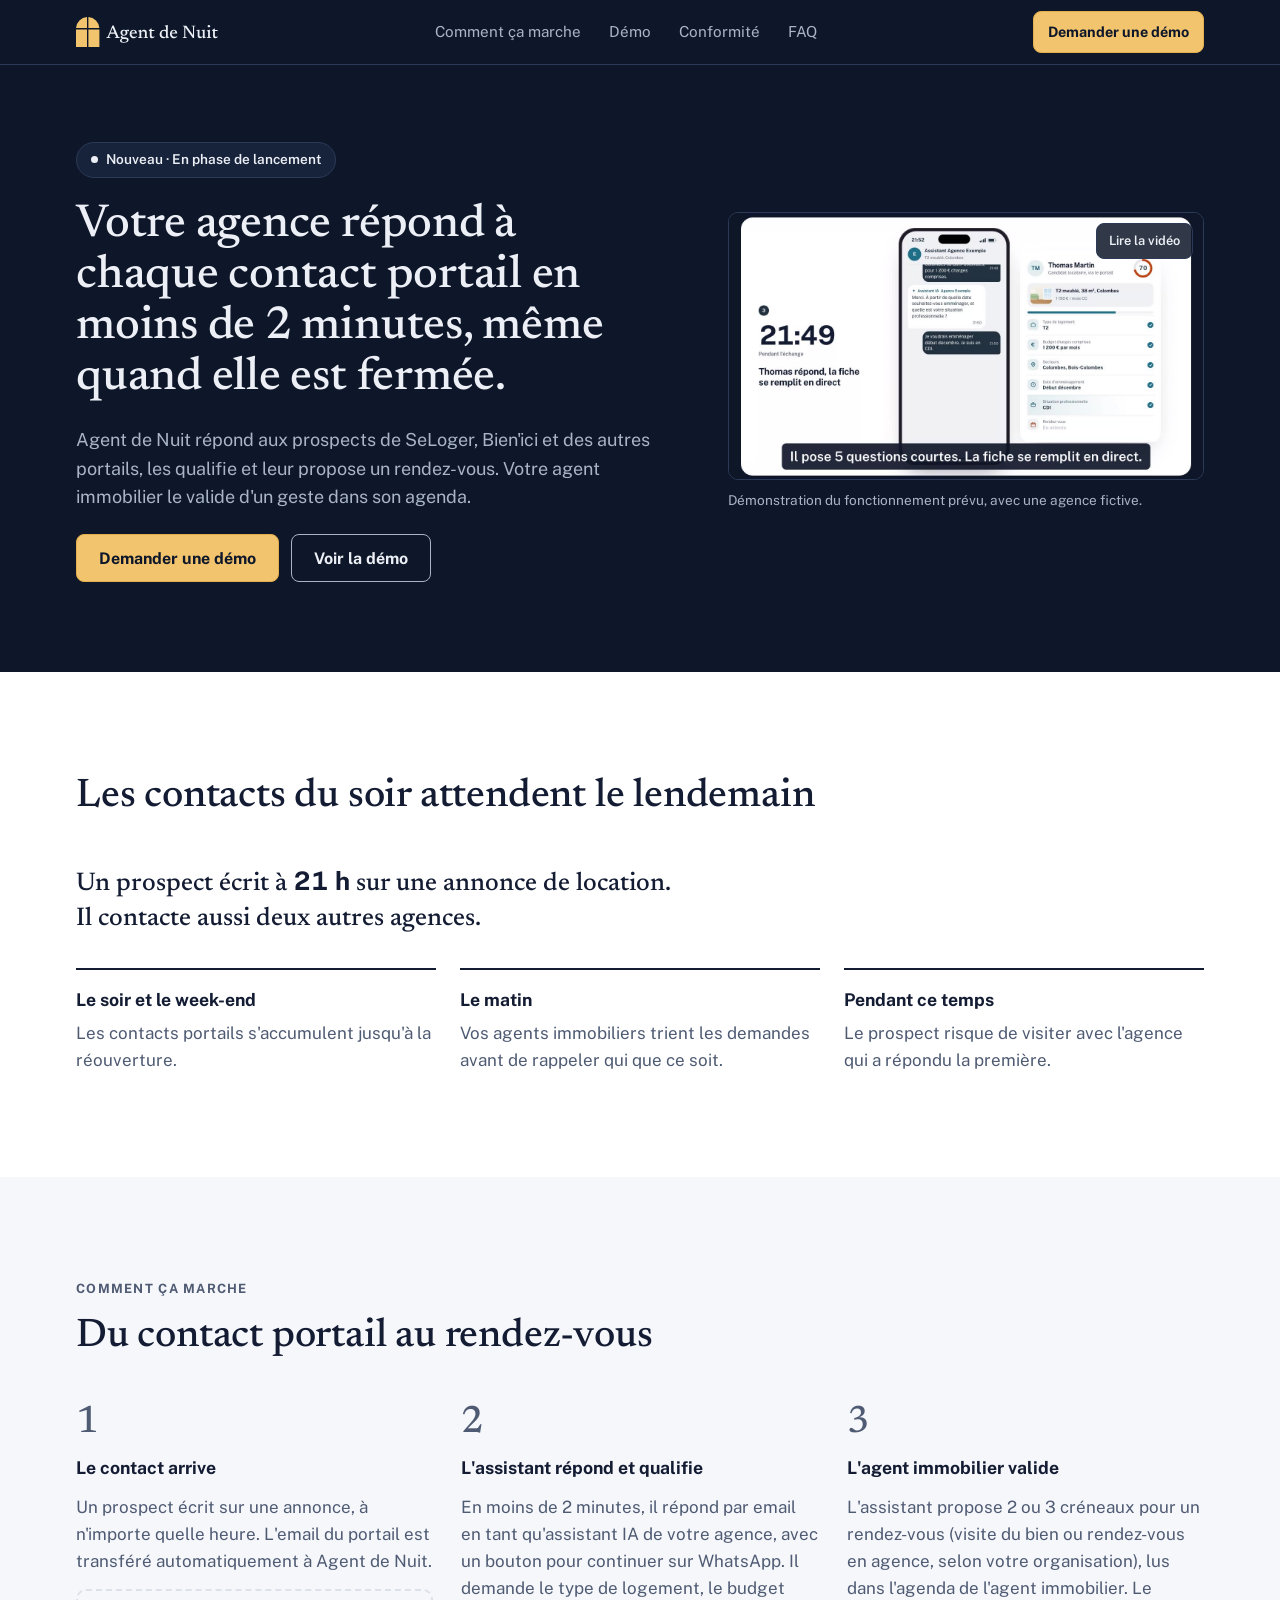
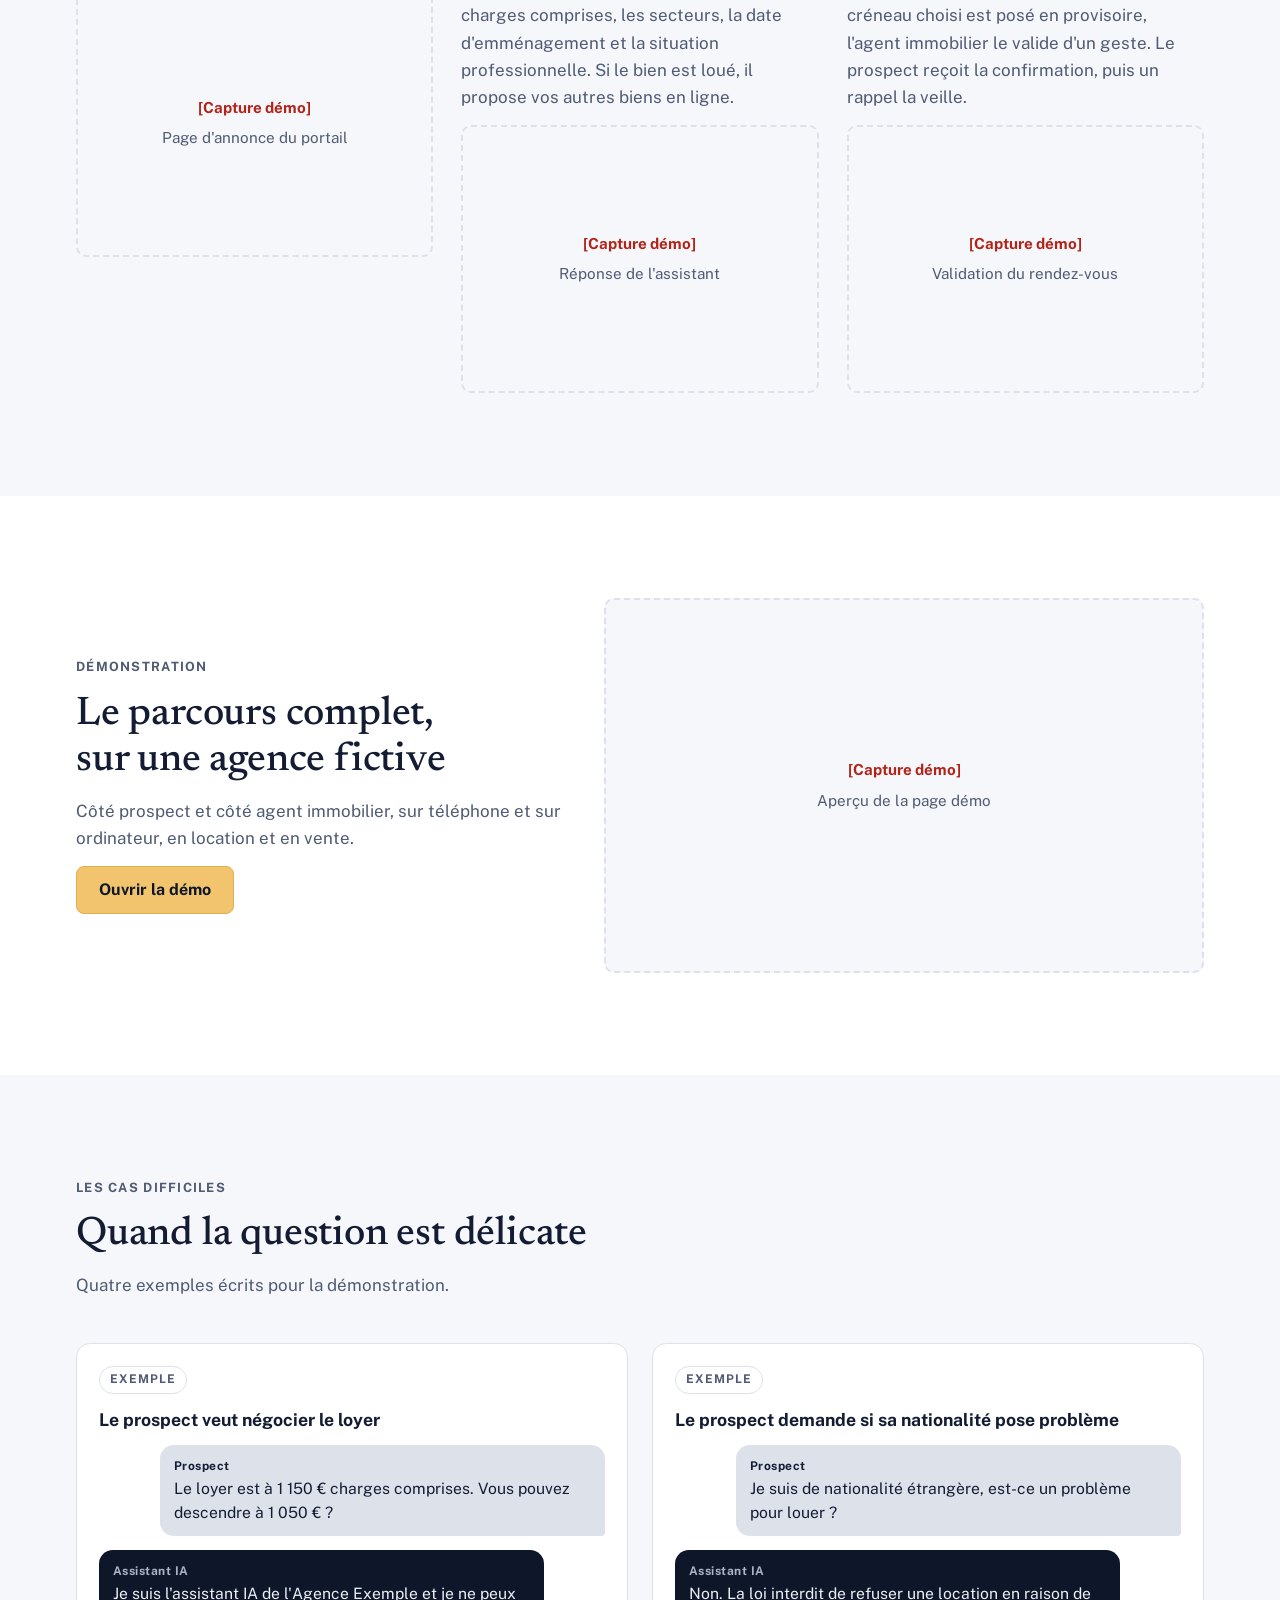
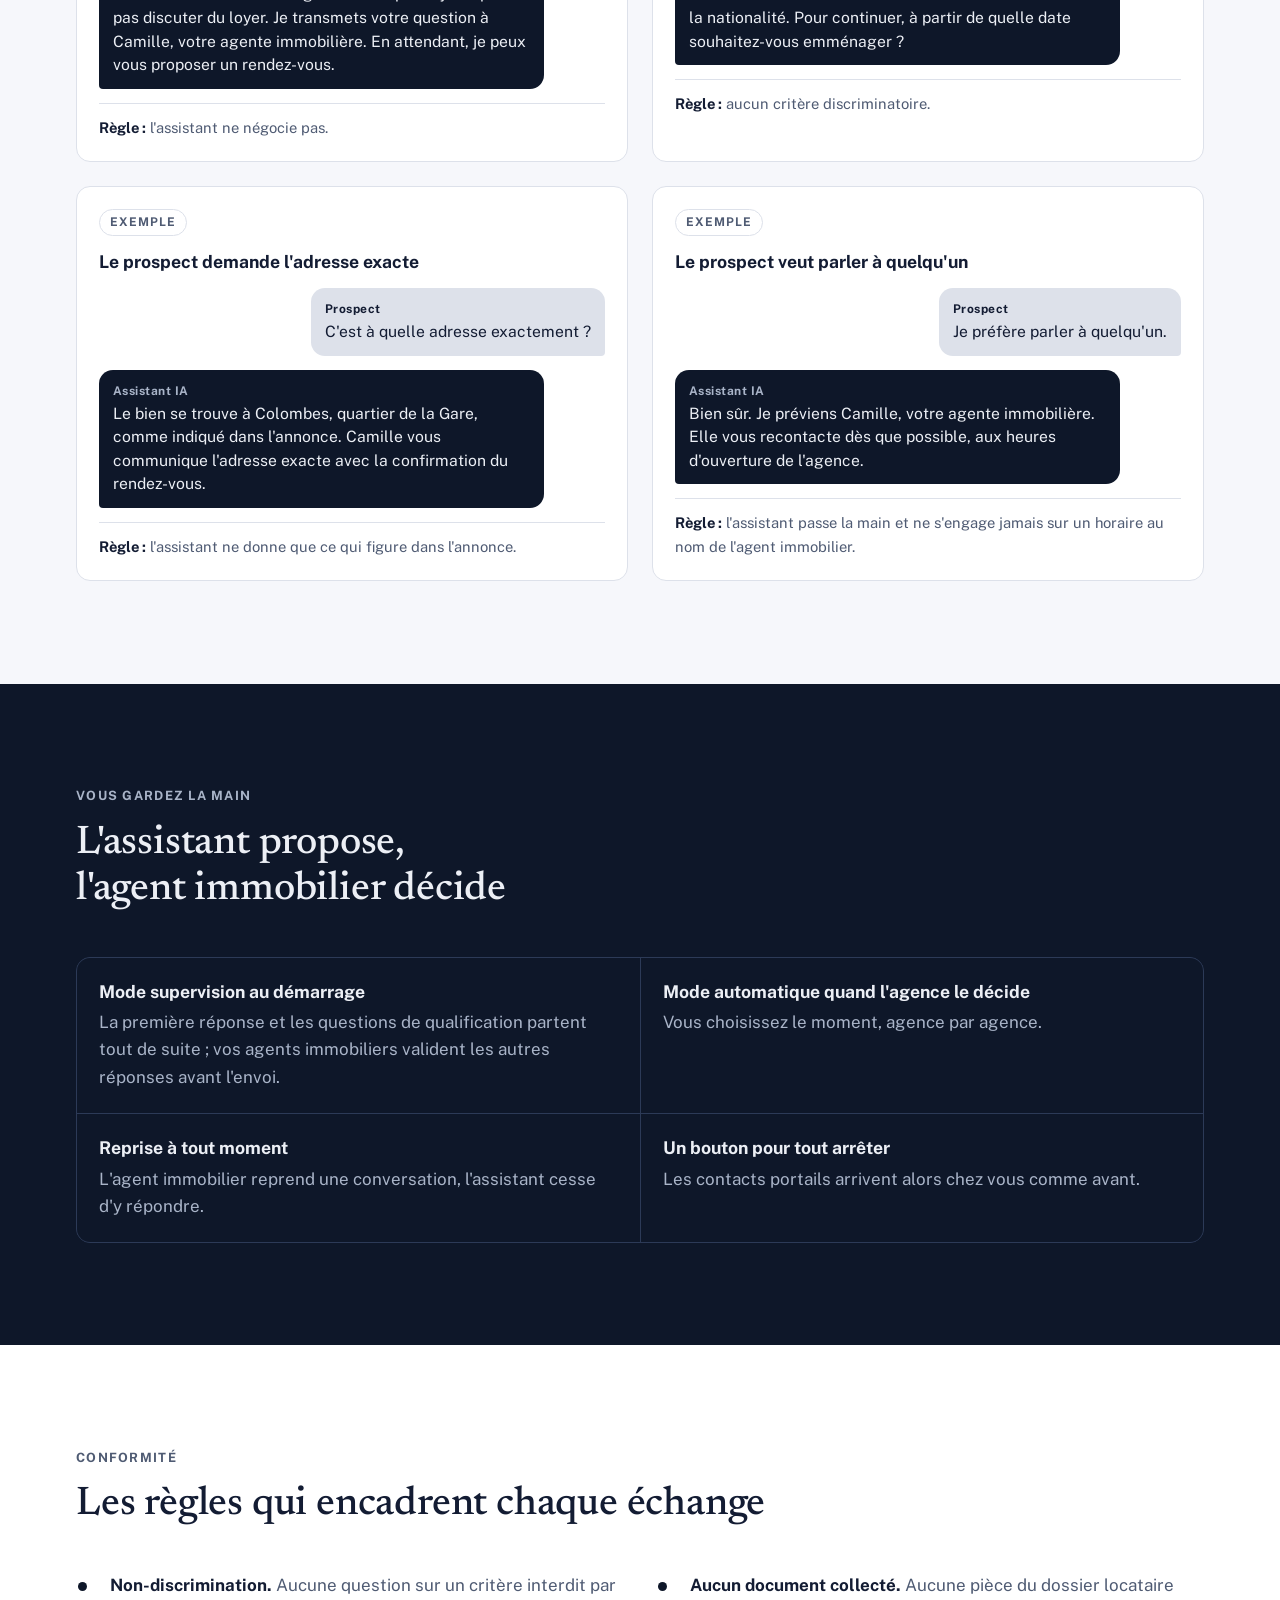
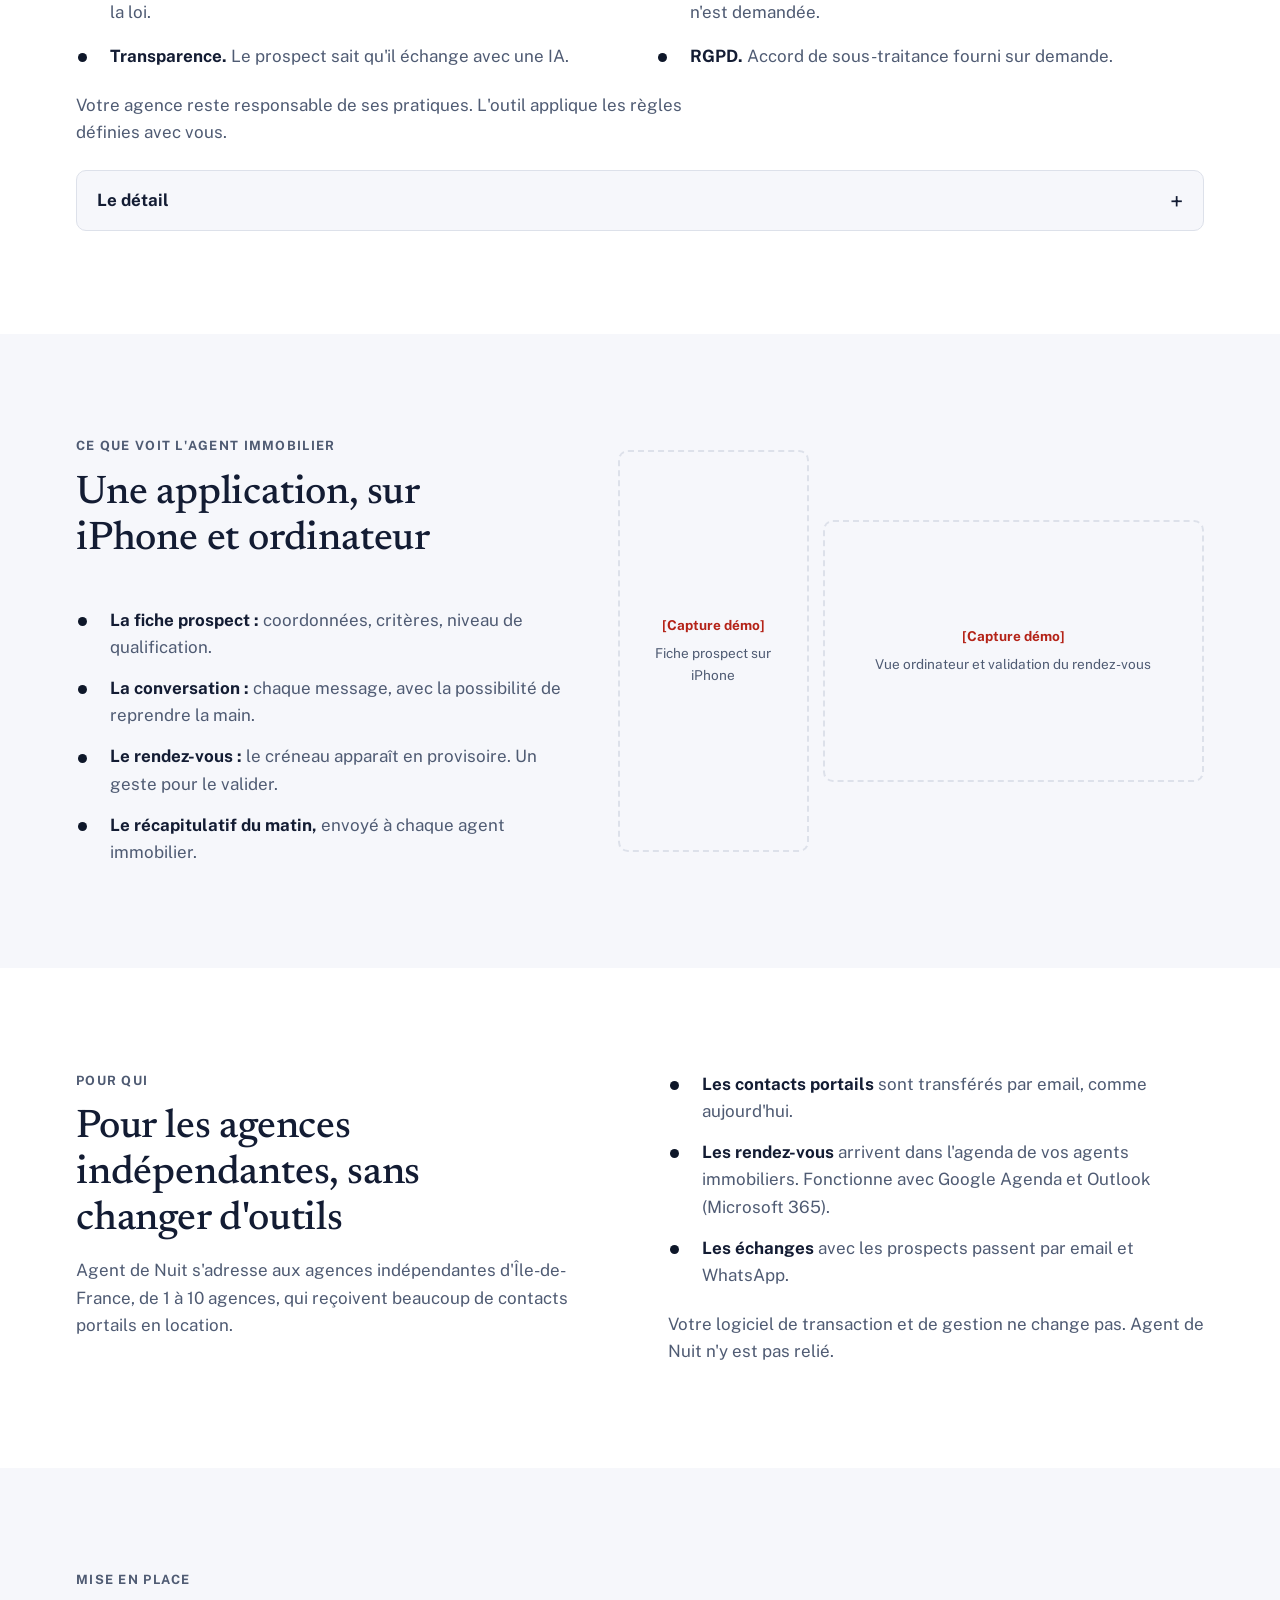
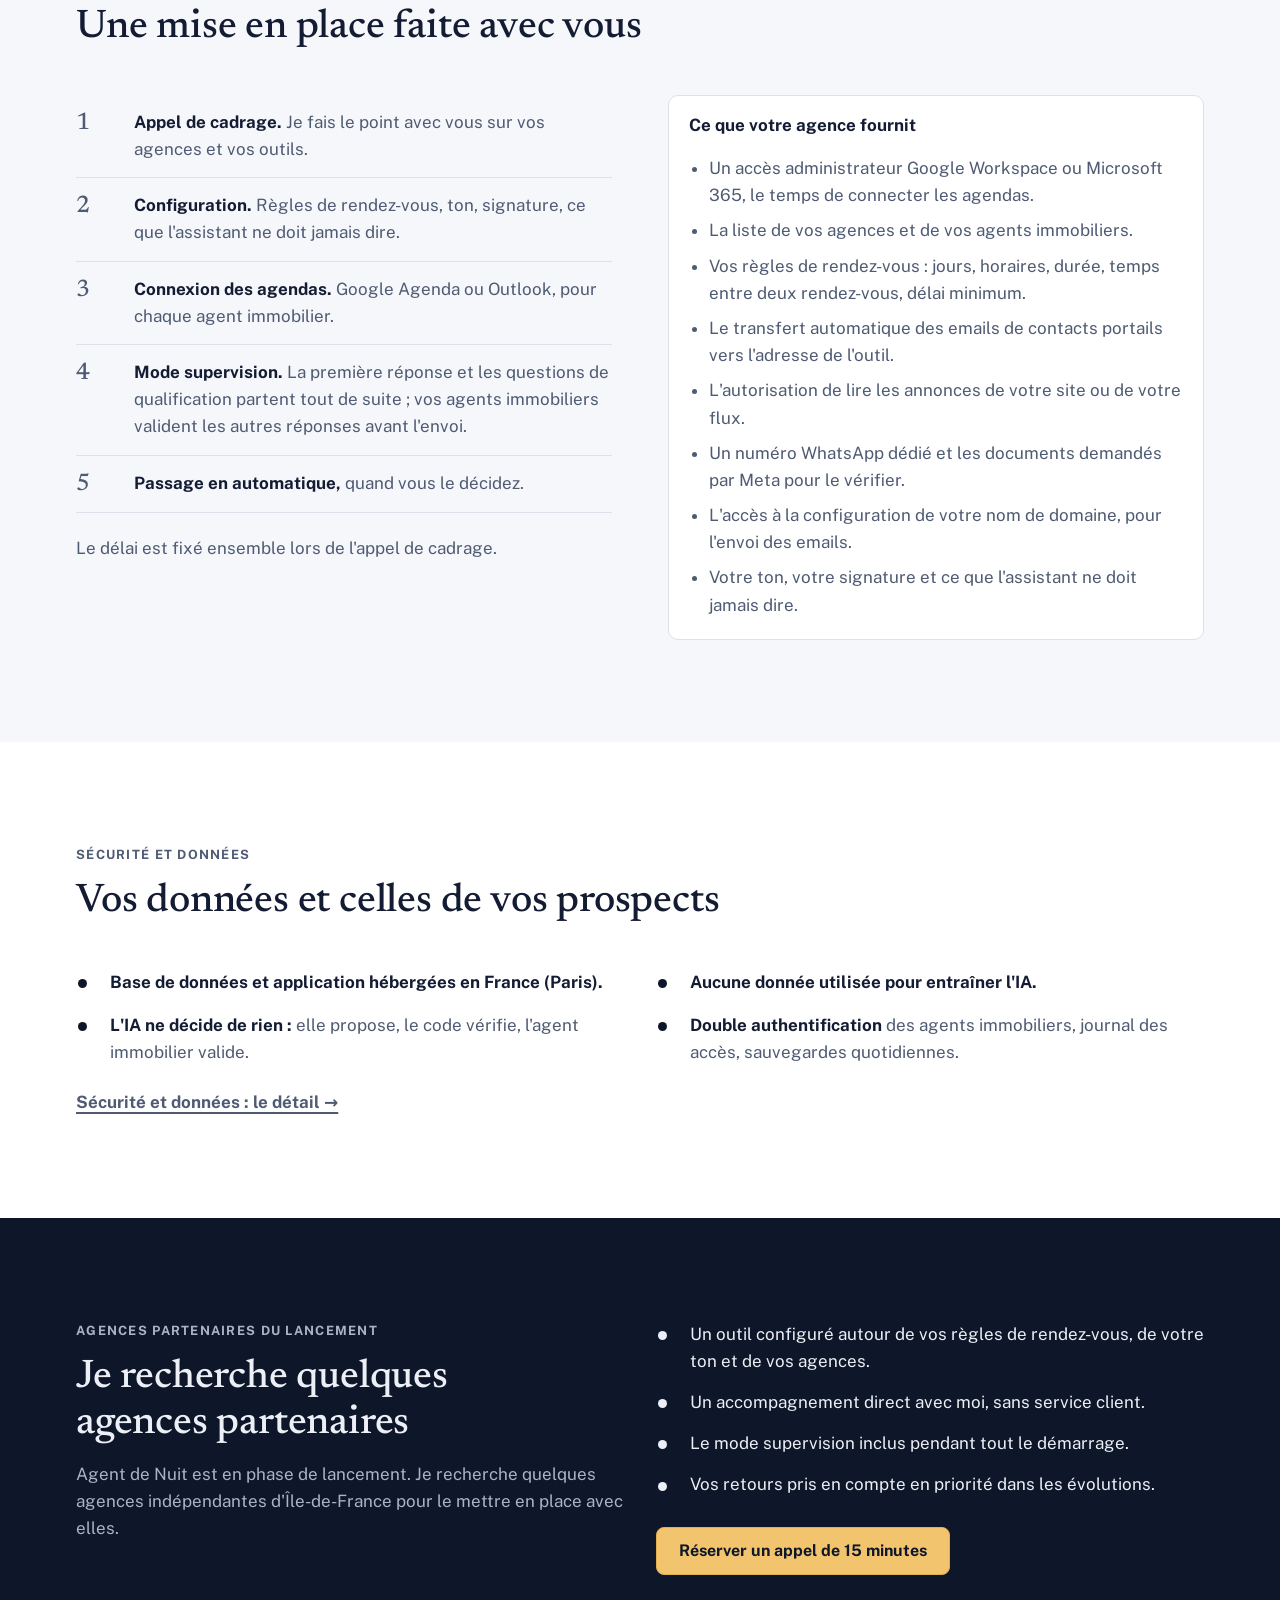
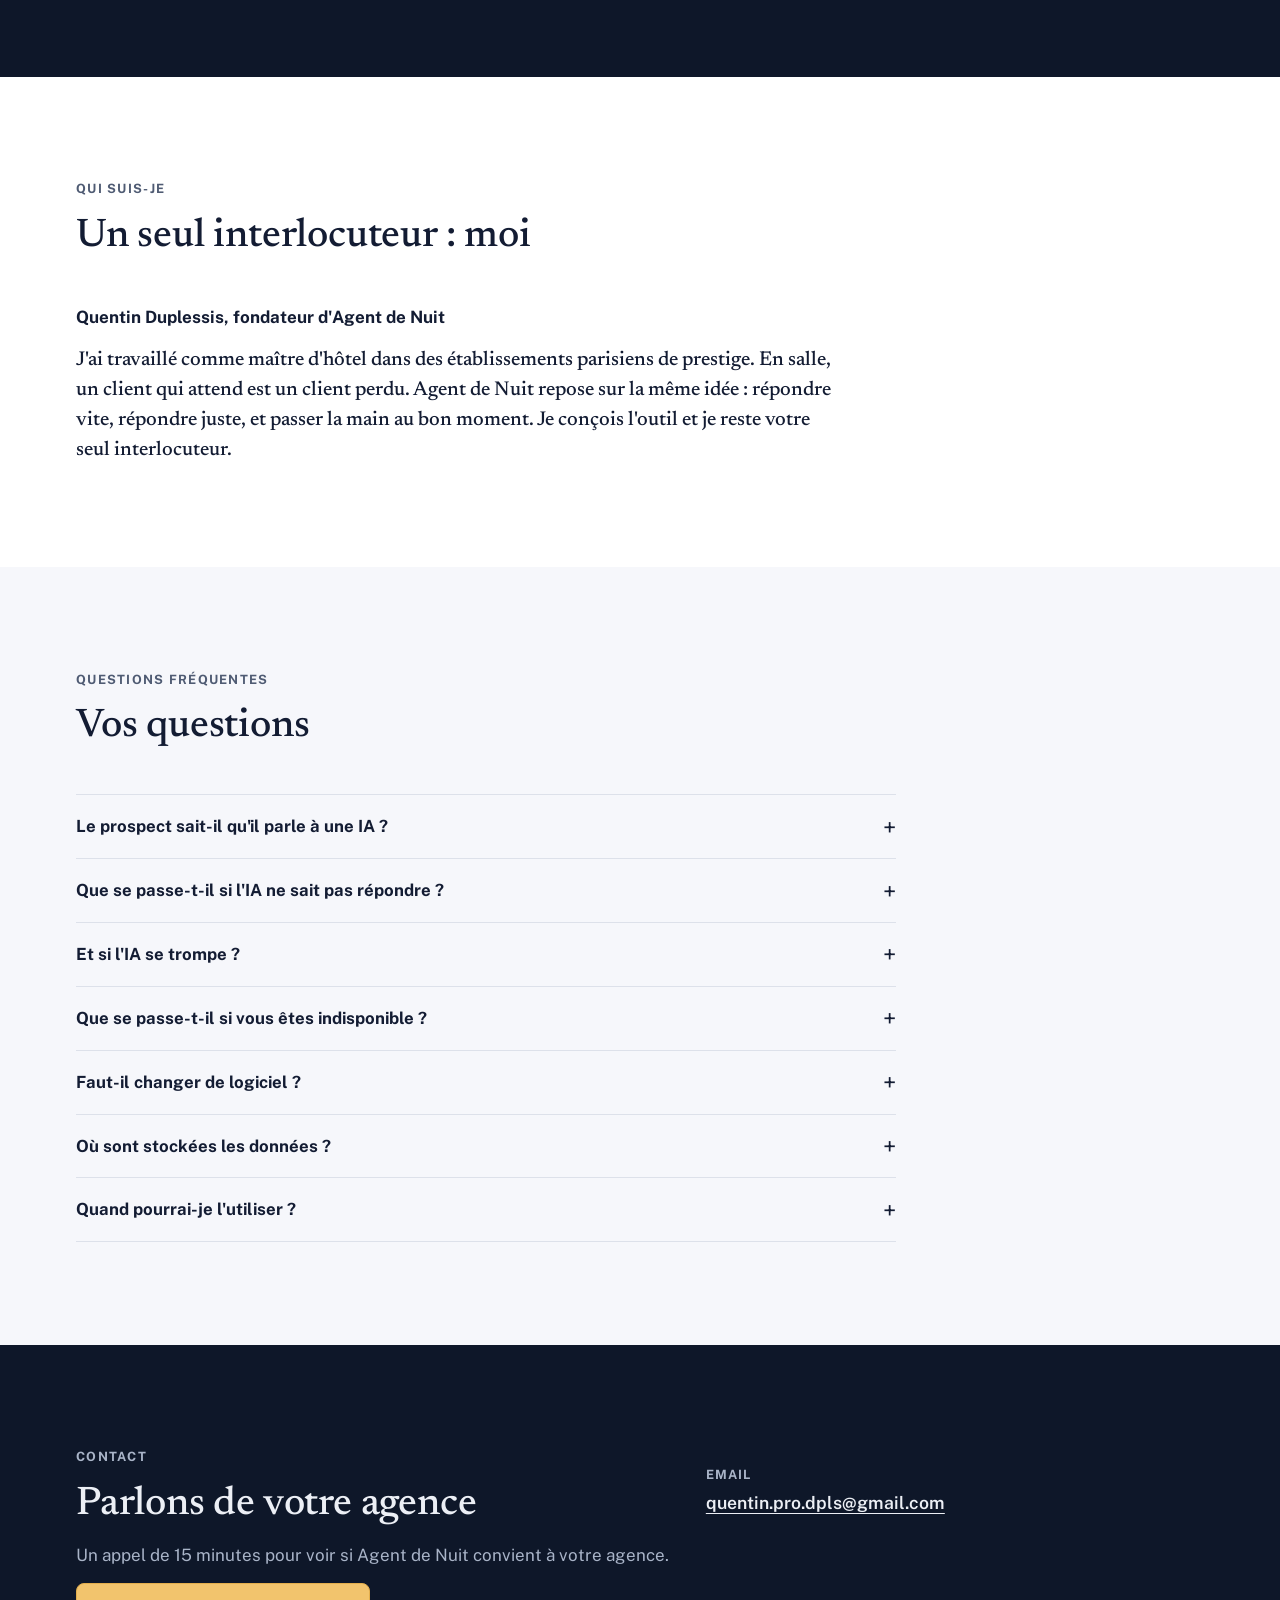
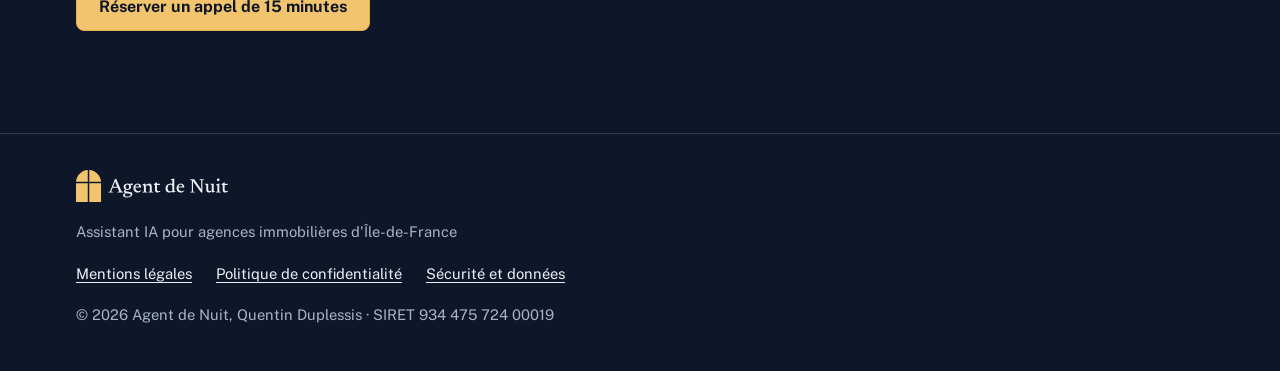
==== index.html @ 47a92b45 "Logo v2 : fenêtre cintrée en quatre vitres, nom en tracés, favicon 16 px, icônes 32/180/192/512, pho" ====
<!doctype html>
<html lang="fr">
<head>
  <meta charset="utf-8">
  <meta name="viewport" content="width=device-width, initial-scale=1, viewport-fit=cover">
  <title>Agent de Nuit · Assistant IA pour agences immobilières</title>
  <meta name="description" content="Un assistant IA qui répond aux contacts portails en moins de 2 minutes, soir et week-end compris, et propose des rendez-vous que vos agents immobiliers valident dans leur agenda. En phase de lancement en Île-de-France.">
  <meta name="theme-color" content="#0E1729">
  <link rel="icon" href="assets/logo/favicon.svg" type="image/svg+xml">
  <link rel="icon" href="assets/logo/favicon-32.png" type="image/png" sizes="32x32">
  <link rel="apple-touch-icon" href="assets/logo/apple-touch-icon.png">
  <link rel="manifest" href="site.webmanifest">
  <link rel="canonical" href="https://agentdenuit.github.io/">
  <meta property="og:type" content="website">
  <meta property="og:locale" content="fr_FR">
  <meta property="og:site_name" content="Agent de Nuit">
  <meta property="og:url" content="https://agentdenuit.github.io/">
  <meta property="og:title" content="Agent de Nuit · Assistant IA pour agences immobilières">
  <meta property="og:description" content="Un assistant IA qui répond aux contacts portails en moins de 2 minutes, soir et week-end compris, et propose des rendez-vous que vos agents immobiliers valident dans leur agenda. En phase de lancement en Île-de-France.">
  <meta property="og:image" content="https://agentdenuit.github.io/assets/og/apercu.jpg">
  <meta property="og:image:width" content="1200">
  <meta property="og:image:height" content="630">
  <meta property="og:image:alt" content="Agent de Nuit, assistant IA pour agences immobilières">
  <meta name="twitter:card" content="summary_large_image">
  <link rel="preload" href="assets/fonts/newsreader-500.woff2" as="font" type="font/woff2" crossorigin>
  <link rel="preload" href="assets/fonts/public-sans-400.woff2" as="font" type="font/woff2" crossorigin>
  <link rel="stylesheet" href="assets/css/site.css">
</head>
<body>
  <a class="lien-evitement" href="#contenu">Aller au contenu</a>

  <!-- 1. En-tête -->
  <header class="entete">
    <div class="conteneur">
      <a class="logo" href="./"><img src="assets/logo/logo-une-ligne-sombre.svg" alt="Agent de Nuit, accueil" width="142" height="30"></a>
      <nav class="navigation" aria-label="Navigation principale">
        <a href="#comment-ca-marche">Comment ça marche</a>
        <a href="#demo">Démo</a>
        <a href="#conformite">Conformité</a>
        <a href="#faq">FAQ</a>
      </nav>
      <a class="bouton petit" href="mailto:quentin.pro.dpls@gmail.com?subject=Demande%20de%20d%C3%A9mo%20Agent%20de%20Nuit&amp;body=Bonjour%20Quentin%2C%0A%0AJe%20souhaite%20voir%20une%20d%C3%A9monstration%20d%27Agent%20de%20Nuit.%0A%0AAgence%20%3A%0ANombre%20d%27agences%20%3A%0AT%C3%A9l%C3%A9phone%20%3A%0ACr%C3%A9neaux%20qui%20me%20conviennent%20%3A%0A%0ACordialement%2C%0A">Demander une démo</a>
    </div>
  </header>

  <main id="contenu">

    <!-- 2. Promesse -->
    <section class="promesse" aria-labelledby="titre-promesse">
      <div class="conteneur">
        <div class="promesse-texte">
          <span class="badge">Nouveau · En phase de lancement</span>
          <h1 id="titre-promesse">Votre agence répond à chaque contact portail en moins de 2&nbsp;minutes, même quand elle est fermée.</h1>
          <p class="sous-titre">Agent de Nuit répond aux prospects de SeLoger, Bien'ici et des autres portails, les qualifie et leur propose un rendez-vous. Votre agent immobilier le valide d'un geste dans son agenda.</p>
          <div class="boutons">
            <a class="bouton" href="mailto:quentin.pro.dpls@gmail.com?subject=Demande%20de%20d%C3%A9mo%20Agent%20de%20Nuit&amp;body=Bonjour%20Quentin%2C%0A%0AJe%20souhaite%20voir%20une%20d%C3%A9monstration%20d%27Agent%20de%20Nuit.%0A%0AAgence%20%3A%0ANombre%20d%27agences%20%3A%0AT%C3%A9l%C3%A9phone%20%3A%0ACr%C3%A9neaux%20qui%20me%20conviennent%20%3A%0A%0ACordialement%2C%0A">Demander une démo</a>
            <a class="bouton secondaire" href="demo/">Voir la démo</a>
          </div>
        </div>
        <figure class="video" style="margin:0">
          <div class="ecran lecteur">
            <video id="video-demo" autoplay muted loop playsinline preload="metadata" poster="assets/video/demo-horizontale-poster.jpg"
                   aria-label="Vidéo de démonstration, sans son et sous-titrée : une demande reçue un mardi soir à 21 h 47, jusqu'au rendez-vous validé le lendemain matin.">
              <source src="assets/video/demo-horizontale.mp4" type="video/mp4">
            </video>
            <button class="video-pause" type="button" aria-pressed="false">Mettre en pause</button>
          </div>
          <figcaption class="legende">Démonstration du fonctionnement prévu, avec une agence fictive.</figcaption>
        </figure>
      </div>
    </section>

    <!-- 3. Le problème -->
    <section class="bande blanche" aria-labelledby="titre-probleme">
      <div class="conteneur">
        <div class="entete-section">
          <h2 id="titre-probleme">Les contacts du soir attendent le lendemain</h2>
        </div>
        <p class="scene">Un prospect écrit à <span class="heure">21&nbsp;h</span> sur une annonce de location. Il contacte aussi deux autres agences.</p>
        <div class="trois">
          <div class="moment"><h3>Le soir et le week-end</h3><p>Les contacts portails s'accumulent jusqu'à la réouverture.</p></div>
          <div class="moment"><h3>Le matin</h3><p>Vos agents immobiliers trient les demandes avant de rappeler qui que ce soit.</p></div>
          <div class="moment"><h3>Pendant ce temps</h3><p>Le prospect risque de visiter avec l'agence qui a répondu la première.</p></div>
        </div>
      </div>
    </section>

    <!-- 4. Comment ça marche -->
    <section class="bande" id="comment-ca-marche" aria-labelledby="titre-marche">
      <div class="conteneur">
        <div class="entete-section">
          <span class="surtitre">Comment ça marche</span>
          <h2 id="titre-marche">Du contact portail au rendez-vous</h2>
        </div>
        <ol class="etapes">
          <li class="etape">
            <span class="numero" aria-hidden="true">1</span>
            <h3>Le contact arrive</h3>
            <p>Un prospect écrit sur une annonce, à n'importe quelle heure. L'email du portail est transféré automatiquement à Agent de Nuit.</p>
            <div class="capture cadre-a-fournir"><strong>[Capture démo]</strong><span>Page d'annonce du portail</span></div>
          </li>
          <li class="etape">
            <span class="numero" aria-hidden="true">2</span>
            <h3>L'assistant répond et qualifie</h3>
            <p>En moins de 2&nbsp;minutes, il répond par email en tant qu'assistant IA de votre agence, avec un bouton pour continuer sur WhatsApp. Il demande le type de logement, le budget charges comprises, les secteurs, la date d'emménagement et la situation professionnelle. Si le bien est loué, il propose vos autres biens en ligne.</p>
            <div class="capture cadre-a-fournir"><strong>[Capture démo]</strong><span>Réponse de l'assistant</span></div>
          </li>
          <li class="etape">
            <span class="numero" aria-hidden="true">3</span>
            <h3>L'agent immobilier valide</h3>
            <p>L'assistant propose 2 ou 3 créneaux pour un rendez-vous (visite du bien ou rendez-vous en agence, selon votre organisation), lus dans l'agenda de l'agent immobilier. Le créneau choisi est posé en provisoire, l'agent immobilier le valide d'un geste. Le prospect reçoit la confirmation, puis un rappel la veille.</p>
            <div class="capture cadre-a-fournir"><strong>[Capture démo]</strong><span>Validation du rendez-vous</span></div>
          </li>
        </ol>
      </div>
    </section>

    <!-- 5. La démonstration -->
    <section class="bande blanche" id="demo" aria-labelledby="titre-demo">
      <div class="conteneur demo-bloc">
        <div class="entete-section" style="margin-bottom:0">
          <span class="surtitre">Démonstration</span>
          <h2 id="titre-demo">Le parcours complet, sur une agence fictive</h2>
          <p>Côté prospect et côté agent immobilier, sur téléphone et sur ordinateur, en location et en vente.</p>
          <div class="boutons"><a class="bouton" href="demo/">Ouvrir la démo</a></div>
        </div>
        <div class="capture cadre-a-fournir"><strong>[Capture démo]</strong><span>Aperçu de la page démo</span></div>
      </div>
    </section>

    <!-- 6. Les cas difficiles -->
    <section class="bande" aria-labelledby="titre-cas">
      <div class="conteneur">
        <div class="entete-section">
          <span class="surtitre">Les cas difficiles</span>
          <h2 id="titre-cas">Quand la question est délicate</h2>
          <p>Quatre exemples écrits pour la démonstration.</p>
        </div>
        <div class="cas">
          <article aria-label="Exemple : le prospect veut négocier le loyer">
            <span class="etiquette">Exemple</span>
            <h3>Le prospect veut négocier le loyer</h3>
            <p class="bulle prospect"><span class="qui">Prospect</span>Le loyer est à 1&nbsp;150&nbsp;€ charges comprises. Vous pouvez descendre à 1&nbsp;050&nbsp;€&nbsp;?</p>
            <p class="bulle assistant"><span class="qui">Assistant IA</span>Je suis l'assistant IA de l'Agence Exemple et je ne peux pas discuter du loyer. Je transmets votre question à Camille, votre agente immobilière. En attendant, je peux vous proposer un rendez-vous.</p>
            <p class="regle"><strong>Règle :</strong> l'assistant ne négocie pas.</p>
          </article>
          <article aria-label="Exemple : le prospect demande si sa nationalité pose problème">
            <span class="etiquette">Exemple</span>
            <h3>Le prospect demande si sa nationalité pose problème</h3>
            <p class="bulle prospect"><span class="qui">Prospect</span>Je suis de nationalité étrangère, est-ce un problème pour louer&nbsp;?</p>
            <!-- JURISTE : formulation de la réponse -->
            <p class="bulle assistant"><span class="qui">Assistant IA</span>Non. La loi interdit de refuser une location en raison de la nationalité. Pour continuer, à partir de quelle date souhaitez-vous emménager&nbsp;?</p>
            <p class="regle"><strong>Règle :</strong> aucun critère discriminatoire.</p>
          </article>
          <article aria-label="Exemple : le prospect demande l'adresse exacte">
            <span class="etiquette">Exemple</span>
            <h3>Le prospect demande l'adresse exacte</h3>
            <p class="bulle prospect"><span class="qui">Prospect</span>C'est à quelle adresse exactement&nbsp;?</p>
            <p class="bulle assistant"><span class="qui">Assistant IA</span>Le bien se trouve à Colombes, quartier de la Gare, comme indiqué dans l'annonce. Camille vous communique l'adresse exacte avec la confirmation du rendez-vous.</p>
            <p class="regle"><strong>Règle :</strong> l'assistant ne donne que ce qui figure dans l'annonce.</p>
          </article>
          <article aria-label="Exemple : le prospect veut parler à quelqu'un">
            <span class="etiquette">Exemple</span>
            <h3>Le prospect veut parler à quelqu'un</h3>
            <p class="bulle prospect"><span class="qui">Prospect</span>Je préfère parler à quelqu'un.</p>
            <p class="bulle assistant"><span class="qui">Assistant IA</span>Bien sûr. Je préviens Camille, votre agente immobilière. Elle vous recontacte dès que possible, aux heures d'ouverture de l'agence.</p>
            <p class="regle"><strong>Règle :</strong> l'assistant passe la main et ne s'engage jamais sur un horaire au nom de l'agent immobilier.</p>
          </article>
        </div>
      </div>
    </section>

    <!-- 7. Vous gardez la main -->
    <section class="bande nuit" aria-labelledby="titre-main">
      <div class="conteneur">
        <div class="entete-section">
          <span class="surtitre">Vous gardez la main</span>
          <h2 id="titre-main">L'assistant propose, l'agent immobilier décide</h2>
        </div>
        <ul class="points">
          <li><h3>Mode supervision au démarrage</h3><p>La première réponse et les questions de qualification partent tout de suite ; vos agents immobiliers valident les autres réponses avant l'envoi.</p></li>
          <li><h3>Mode automatique quand l'agence le décide</h3><p>Vous choisissez le moment, agence par agence.</p></li>
          <li><h3>Reprise à tout moment</h3><p>L'agent immobilier reprend une conversation, l'assistant cesse d'y répondre.</p></li>
          <li><h3>Un bouton pour tout arrêter</h3><p>Les contacts portails arrivent alors chez vous comme avant.</p></li>
        </ul>
      </div>
    </section>

    <!-- 8. Conformité -->
    <section class="bande blanche" id="conformite" aria-labelledby="titre-conformite">
      <div class="conteneur">
        <div class="entete-section">
          <span class="surtitre">Conformité</span>
          <h2 id="titre-conformite">Les règles qui encadrent chaque échange</h2>
        </div>
        <ul class="faits deux">
          <li><p><strong>Non-discrimination.</strong> <span>Aucune question sur un critère interdit par la loi.</span></p></li>
          <li><p><strong>Aucun document collecté.</strong> <span>Aucune pièce du dossier locataire n'est demandée.</span></p></li>
          <li><p><strong>Transparence.</strong> <span>Le prospect sait qu'il échange avec une IA.</span></p></li>
          <li><p><strong>RGPD.</strong> <span>Accord de sous-traitance fourni sur demande.</span></p></li>
        </ul>
        <p class="note">Votre agence reste responsable de ses pratiques. L'outil applique les règles définies avec vous.</p>
        <details class="depliable">
          <summary>Le détail</summary>
          <div class="contenu">
            <!-- JURISTE : relire les quatre paragraphes ci-dessous -->
            <p><strong>Non-discrimination.</strong> L'assistant ne pose aucune question sur un critère interdit par la loi du 6 juillet 1989 et par le Code pénal : origine, nationalité, situation de famille, état de santé, et les autres critères listés par la loi. Il qualifie uniquement sur le logement, le budget, les secteurs, la date d'emménagement et la situation professionnelle.</p>
            <p><strong>Dossier locataire.</strong> La constitution du dossier reste entre les mains de l'agent immobilier, selon la liste des pièces autorisées par le décret du 5 novembre 2015.</p>
            <p><strong>Transparence.</strong> L'assistant se présente comme une IA dès le premier message, comme l'exige le règlement européen sur l'intelligence artificielle.</p>
            <p><strong>Données personnelles.</strong> Agent de Nuit traite les données des prospects pour le compte de votre agence.</p>
          </div>
        </details>
      </div>
    </section>

    <!-- 9. Ce que voit l'agent immobilier -->
    <section class="bande" aria-labelledby="titre-appli">
      <div class="conteneur appli">
        <div>
          <div class="entete-section">
            <span class="surtitre">Ce que voit l'agent immobilier</span>
            <h2 id="titre-appli">Une application, sur iPhone et ordinateur</h2>
          </div>
          <ul class="faits">
            <li><p><strong>La fiche prospect :</strong> <span>coordonnées, critères, niveau de qualification.</span></p></li>
            <li><p><strong>La conversation :</strong> <span>chaque message, avec la possibilité de reprendre la main.</span></p></li>
            <li><p><strong>Le rendez-vous :</strong> <span>le créneau apparaît en provisoire. Un geste pour le valider.</span></p></li>
            <li><p><strong>Le récapitulatif du matin,</strong> <span>envoyé à chaque agent immobilier.</span></p></li>
          </ul>
        </div>
        <div class="captures">
          <div class="telephone cadre-a-fournir"><strong>[Capture démo]</strong><span>Fiche prospect sur iPhone</span></div>
          <div class="ordinateur cadre-a-fournir"><strong>[Capture démo]</strong><span>Vue ordinateur et validation du rendez-vous</span></div>
        </div>
      </div>
    </section>

    <!-- 10. Pour qui, avec quels outils -->
    <section class="bande blanche" aria-labelledby="titre-outils">
      <div class="conteneur deux-colonnes">
        <div class="entete-section">
          <span class="surtitre">Pour qui</span>
          <h2 id="titre-outils">Pour les agences indépendantes, sans changer d'outils</h2>
          <p>Agent de Nuit s'adresse aux agences indépendantes d'Île-de-France, de 1 à 10 agences, qui reçoivent beaucoup de contacts portails en location.</p>
        </div>
        <div>
        <ul class="faits">
          <li><p><strong>Les contacts portails</strong> <span>sont transférés par email, comme aujourd'hui.</span></p></li>
          <li><p><strong>Les rendez-vous</strong> <span>arrivent dans l'agenda de vos agents immobiliers. Fonctionne avec Google Agenda et Outlook (Microsoft 365).</span></p></li>
          <li><p><strong>Les échanges</strong> <span>avec les prospects passent par email et WhatsApp.</span></p></li>
        </ul>
        <p class="note">Votre logiciel de transaction et de gestion ne change pas. Agent de Nuit n'y est pas relié.</p>
        </div>
      </div>
    </section>

    <!-- 11. Mise en place -->
    <section class="bande" aria-labelledby="titre-mise-en-place">
      <div class="conteneur">
        <div class="entete-section">
          <span class="surtitre">Mise en place</span>
          <h2 id="titre-mise-en-place">Une mise en place faite avec vous</h2>
        </div>
        <div class="deux-colonnes">
        <div>
        <ol class="parcours">
          <li><p><strong>Appel de cadrage.</strong> <span>Je fais le point avec vous sur vos agences et vos outils.</span></p></li>
          <li><p><strong>Configuration.</strong> <span>Règles de rendez-vous, ton, signature, ce que l'assistant ne doit jamais dire.</span></p></li>
          <li><p><strong>Connexion des agendas.</strong> <span>Google Agenda ou Outlook, pour chaque agent immobilier.</span></p></li>
          <li><p><strong>Mode supervision.</strong> <span>La première réponse et les questions de qualification partent tout de suite ; vos agents immobiliers valident les autres réponses avant l'envoi.</span></p></li>
          <li><p><strong>Passage en automatique,</strong> <span>quand vous le décidez.</span></p></li>
        </ol>
        <p class="note">Le délai est fixé ensemble lors de l'appel de cadrage.</p>
        </div>
        <details class="depliable fournir">
          <summary>Ce que votre agence fournit</summary>
          <div class="contenu">
            <ul>
              <li>Un accès administrateur Google Workspace ou Microsoft 365, le temps de connecter les agendas.</li>
              <li>La liste de vos agences et de vos agents immobiliers.</li>
              <li>Vos règles de rendez-vous : jours, horaires, durée, temps entre deux rendez-vous, délai minimum.</li>
              <li>Le transfert automatique des emails de contacts portails vers l'adresse de l'outil.</li>
              <li>L'autorisation de lire les annonces de votre site ou de votre flux.</li>
              <li>Un numéro WhatsApp dédié et les documents demandés par Meta pour le vérifier.</li>
              <li>L'accès à la configuration de votre nom de domaine, pour l'envoi des emails.</li>
              <li>Votre ton, votre signature et ce que l'assistant ne doit jamais dire.</li>
            </ul>
          </div>
        </details>
        </div>
      </div>
    </section>

    <!-- 12. Sécurité et données -->
    <section class="bande blanche" aria-labelledby="titre-securite">
      <div class="conteneur">
        <div class="entete-section">
          <span class="surtitre">Sécurité et données</span>
          <h2 id="titre-securite">Vos données et celles de vos prospects</h2>
        </div>
        <ul class="faits deux">
          <li><p><strong>Base de données et application hébergées en France (Paris).</strong></p></li>
          <li><p><strong>Aucune donnée utilisée pour entraîner l'IA.</strong></p></li>
          <li><p><strong>L'IA ne décide de rien :</strong> <span>elle propose, le code vérifie, l'agent immobilier valide.</span></p></li>
          <li><p><strong>Double authentification</strong> <span>des agents immobiliers, journal des accès, sauvegardes quotidiennes.</span></p></li>
        </ul>
        <p class="note"><a class="lien-fleche" href="securite/">Sécurité et données : le détail →</a></p>
      </div>
    </section>

    <!-- 13. Agences partenaires du lancement -->
    <section class="bande nuit" aria-labelledby="titre-partenaires">
      <div class="conteneur partenaires">
        <div class="entete-section" style="margin-bottom:0">
          <span class="surtitre">Agences partenaires du lancement</span>
          <h2 id="titre-partenaires">Je recherche quelques agences partenaires</h2>
          <p>Agent de Nuit est en phase de lancement. Je recherche quelques agences indépendantes d'Île-de-France pour le mettre en place avec elles.</p>
        </div>
        <div style="display:grid;gap:28px">
          <ul class="faits">
            <li><p>Un outil configuré autour de vos règles de rendez-vous, de votre ton et de vos agences.</p></li>
            <li><p>Un accompagnement direct avec moi, sans service client.</p></li>
            <li><p>Le mode supervision inclus pendant tout le démarrage.</p></li>
            <li><p>Vos retours pris en compte en priorité dans les évolutions.</p></li>
          </ul>
          <div class="boutons"><a class="bouton" href="mailto:quentin.pro.dpls@gmail.com?subject=Appel%20de%2015%20minutes%20%3A%20Agent%20de%20Nuit&amp;body=Bonjour%20Quentin%2C%0A%0AJe%20souhaite%20%C3%A9changer%2015%20minutes%20au%20sujet%20d%27Agent%20de%20Nuit.%0A%0AAgence%20%3A%0ANombre%20d%27agences%20%3A%0AT%C3%A9l%C3%A9phone%20%3A%0ACr%C3%A9neaux%20qui%20me%20conviennent%20%3A%0A%0ACordialement%2C%0A">Réserver un appel de 15 minutes</a></div>
        </div>
      </div>
    </section>

    <!-- 14. Qui suis-je -->
    <section class="bande blanche" aria-labelledby="titre-moi">
      <div class="conteneur">
        <div class="entete-section">
          <span class="surtitre">Qui suis-je</span>
          <h2 id="titre-moi">Un seul interlocuteur : moi</h2>
        </div>
        <div class="moi">
          <div class="texte">
            <p class="nom">Quentin Duplessis, fondateur d'Agent de Nuit</p>
            <p>J'ai travaillé comme maître d'hôtel dans des établissements parisiens de prestige. En salle, un client qui attend est un client perdu. Agent de Nuit repose sur la même idée : répondre vite, répondre juste, et passer la main au bon moment. Je conçois l'outil et je reste votre seul interlocuteur.</p>
          </div>
        </div>
      </div>
    </section>

    <!-- 15. FAQ -->
    <section class="bande" id="faq" aria-labelledby="titre-faq">
      <div class="conteneur">
        <div class="entete-section">
          <span class="surtitre">Questions fréquentes</span>
          <h2 id="titre-faq">Vos questions</h2>
        </div>
        <div class="faq">
          <details><summary>Le prospect sait-il qu'il parle à une IA ?</summary><p>Oui. L'assistant se présente comme l'assistant IA de votre agence dès le premier message.</p></details>
          <details><summary>Que se passe-t-il si l'IA ne sait pas répondre ?</summary><p>Elle le dit au prospect et passe la main à l'agent immobilier. Elle n'invente aucune réponse.</p></details>
          <details><summary>Et si l'IA se trompe ?</summary><p>En supervision, au démarrage, la première réponse et les questions de qualification partent tout de suite ; vos agents immobiliers valident les autres réponses avant l'envoi. L'assistant suit des règles strictes et passe la main dès qu'il a un doute. Les rendez-vous restent provisoires tant que l'agent immobilier ne les a pas validés.</p></details>
          <details><summary>Que se passe-t-il si vous êtes indisponible ?</summary><p>Le code est documenté et les procédures d'incident sont écrites dès la mise en place. Si l'assistant s'arrête, il se coupe proprement : les contacts portails arrivent chez vous comme avant.</p></details>
          <details><summary>Faut-il changer de logiciel ?</summary><p>Non. Agent de Nuit travaille avec vos emails et vos agendas Google ou Outlook. Votre logiciel métier reste en place.</p></details>
          <details><summary>Où sont stockées les données ?</summary><p>La base de données et l'application sont hébergées à Paris. Les services techniques utilisés sont listés sur la page <a href="securite/">Sécurité et données</a>.</p></details>
          <details><summary>Quand pourrai-je l'utiliser ?</summary><p>Le délai est fixé lors de l'appel de cadrage, selon le nombre d'agences et vos outils. Il comprend une période en mode supervision.</p></details>
        </div>
      </div>
    </section>

    <!-- 16. Contact -->
    <section class="bande nuit" id="contact" aria-labelledby="titre-contact">
      <div class="conteneur contact">
        <div class="entete-section" style="margin-bottom:0">
          <span class="surtitre">Contact</span>
          <h2 id="titre-contact">Parlons de votre agence</h2>
          <p>Un appel de 15 minutes pour voir si Agent de Nuit convient à votre agence.</p>
          <!-- Vidéo de présentation (facultative) : à insérer ici quand elle existe. -->
          <div class="boutons">
            <a class="bouton" href="mailto:quentin.pro.dpls@gmail.com?subject=Appel%20de%2015%20minutes%20%3A%20Agent%20de%20Nuit&amp;body=Bonjour%20Quentin%2C%0A%0AJe%20souhaite%20%C3%A9changer%2015%20minutes%20au%20sujet%20d%27Agent%20de%20Nuit.%0A%0AAgence%20%3A%0ANombre%20d%27agences%20%3A%0AT%C3%A9l%C3%A9phone%20%3A%0ACr%C3%A9neaux%20qui%20me%20conviennent%20%3A%0A%0ACordialement%2C%0A">Réserver un appel de 15 minutes</a>
          </div>
        </div>
        <dl class="coordonnees">
          <div><dt>Email</dt><dd><a href="mailto:quentin.pro.dpls@gmail.com">quentin.pro.dpls@gmail.com</a></dd></div>
        </dl>
      </div>
    </section>
  </main>

  <!-- 17. Pied de page -->
  <footer class="pied">
    <div class="conteneur">
      <img class="logo-pied" src="assets/logo/logo-une-ligne-sombre.svg" alt="Agent de Nuit" width="152" height="32">
      <p>Assistant IA pour agences immobilières d'Île-de-France</p>
      <nav aria-label="Pages légales">
        <a href="mentions-legales/">Mentions légales</a>
        <a href="confidentialite/">Politique de confidentialité</a>
        <a href="securite/">Sécurité et données</a>
      </nav>
      <p>© 2026 Agent de Nuit, Quentin Duplessis · SIRET 934 475 724 00019</p>
    </div>
  </footer>
  <script>
    // Vidéo : lecture automatique sans son, bouton pause, pas de lecture automatique si l'utilisateur limite les animations.
    (function () {
      var v = document.getElementById("video-demo"), b = document.querySelector(".video-pause");
      function maj() { var arret = v.paused; b.textContent = arret ? "Lire la vidéo" : "Mettre en pause"; b.setAttribute("aria-pressed", String(arret)); }
      if (window.matchMedia("(prefers-reduced-motion: reduce)").matches) { v.removeAttribute("autoplay"); v.pause(); }
      b.addEventListener("click", function () { if (v.paused) { v.play(); } else { v.pause(); } });
      v.addEventListener("play", maj); v.addEventListener("pause", maj); maj();
    })();
    // Sur ordinateur, « Ce que votre agence fournit » est affiché déplié dans la colonne de droite.
    var large = window.matchMedia("(min-width: 900px)");
    function deplier() { document.querySelectorAll("details.fournir").forEach(function (d) { if (large.matches) d.open = true; }); }
    deplier(); large.addEventListener("change", deplier);
  </script>
</body>
</html>
---- assets/css/site.css ----
/* Agent de Nuit : feuille de style du site.
   Identité « La fenêtre allumée » : nuit pour l'en-tête et les bandeaux forts, jour pour la lecture.
   Règle : le jaune Lampe sert uniquement aux boutons d'action (et à la vitre du logo). */

@font-face { font-family: "Newsreader"; src: url("../fonts/newsreader-500.woff2") format("woff2"); font-weight: 500; font-display: swap; }
@font-face { font-family: "Public Sans"; src: url("../fonts/public-sans-400.woff2") format("woff2"); font-weight: 400; font-display: swap; }
@font-face { font-family: "Public Sans"; src: url("../fonts/public-sans-600.woff2") format("woff2"); font-weight: 600; font-display: swap; }
@font-face { font-family: "Public Sans"; src: url("../fonts/public-sans-700.woff2") format("woff2"); font-weight: 700; font-display: swap; }

:root {
  --nuit: #0E1729;
  --nuit-2: #17233B;
  --nuit-ligne: #2C3A57;
  --lune: #ECEFF5;
  --brume: #A9B4C8;
  --lampe: #F2C46D;
  --lampe-fonce: #E3AE4C;
  --jour: #F6F7FB;
  --blanc: #FFFFFF;
  --encre: #131C33;
  --ardoise: #4F5B73;
  --ligne: #DDE1EA;
  --a-fournir: #B42318;

  --serif: "Newsreader", Georgia, "Times New Roman", serif;
  --sans: "Public Sans", system-ui, -apple-system, "Segoe UI", Roboto, sans-serif;

  --largeur: 1120px;
  --texte: 62ch;
  --rayon: 10px;
}

*, *::before, *::after { box-sizing: border-box; }
html { -webkit-text-size-adjust: 100%; scroll-behavior: smooth; scroll-padding-top: 76px; }
@media (prefers-reduced-motion: reduce) { html { scroll-behavior: auto; } }
body { margin: 0; background: var(--jour); color: var(--encre); font: 400 1.0625rem/1.6 var(--sans); }
img, video, svg { max-width: 100%; height: auto; display: block; }
h1, h2, h3 { margin: 0; text-wrap: balance; }
h1, h2 { font-family: var(--serif); font-weight: 500; letter-spacing: -0.005em; }
h2 { font-size: clamp(1.75rem, 1.3rem + 2vw, 2.5rem); line-height: 1.15; }
h3 { font-size: 1.1rem; line-height: 1.35; font-weight: 700; }
p { margin: 0; }
a { color: inherit; }
:focus-visible { outline: 3px solid var(--lampe); outline-offset: 3px; border-radius: 4px; }
.clair :focus-visible { outline-color: var(--encre); }

.sr-only { position: absolute; width: 1px; height: 1px; overflow: hidden; clip: rect(0 0 0 0); white-space: nowrap; }
.lien-evitement { position: absolute; left: 12px; top: -60px; z-index: 50; background: var(--lampe); color: var(--nuit); padding: 10px 14px; border-radius: 8px; font-weight: 700; }
.lien-evitement:focus { top: 12px; }

/* Bandes et conteneur : la gouttière latérale est portée par .conteneur */
.bande { padding-block: clamp(56px, 8vw, 104px); }
.bande.blanche { background: var(--blanc); }
.bande.nuit { background: var(--nuit); color: var(--lune); }
.conteneur {
  max-width: calc(var(--largeur) + 2 * 24px); margin: 0 auto;
  padding-left: max(20px, env(safe-area-inset-left, 0px));
  padding-right: max(20px, env(safe-area-inset-right, 0px));
}
.entete-section { display: grid; gap: 14px; max-width: 760px; margin-bottom: clamp(28px, 4vw, 44px); }
.entete-section p { color: var(--ardoise); max-width: var(--texte); }
.nuit .entete-section p { color: var(--brume); }
.surtitre { font-size: .8rem; font-weight: 700; letter-spacing: .1em; text-transform: uppercase; color: var(--ardoise); }
.nuit .surtitre { color: var(--brume); }

/* Boutons : seuls éléments en jaune Lampe */
.bouton {
  display: inline-flex; align-items: center; justify-content: center; gap: 8px;
  min-height: 48px; padding: 12px 22px; border-radius: 8px;
  font: 700 1rem/1.2 var(--sans); text-decoration: none; text-align: center; cursor: pointer;
  background: var(--lampe); color: var(--nuit); border: 1px solid var(--lampe-fonce);
  transition: background-color .15s ease, transform .15s ease;
}
.bouton:hover { background: #F6D188; }
.bouton:active { transform: translateY(1px); }
.bouton.secondaire { background: transparent; color: var(--lune); border-color: var(--brume); }
.bouton.secondaire:hover { background: var(--nuit-2); }
.bouton.petit { min-height: 42px; padding: 9px 14px; font-size: .9rem; white-space: nowrap; }
@media (max-width: 480px) {
  .logo img { height: 25px; }
  .promesse .boutons .bouton { flex: 1 1 100%; }
}
.boutons { display: flex; flex-wrap: wrap; gap: 12px; }
.lien-fleche { font-weight: 700; text-underline-offset: 4px; text-decoration-thickness: 2px; }

/* Repères visibles pour les informations manquantes */
.a-fournir { color: var(--a-fournir); font-weight: 700; }
.nuit .a-fournir, .nuit .entete-section p.a-fournir { color: #FF9B8F; }
.cadre-a-fournir {
  display: grid; place-items: center; align-content: center; text-align: center; gap: 6px; padding: 24px;
  border: 2px dashed var(--ligne); border-radius: var(--rayon); color: var(--ardoise);
  font-size: .95rem; background: var(--jour);
}
.nuit .cadre-a-fournir, .promesse .cadre-a-fournir { border-color: var(--nuit-ligne); color: var(--brume); background: var(--nuit-2); }
.cadre-a-fournir strong { color: var(--a-fournir); }
.nuit .cadre-a-fournir strong, .promesse .cadre-a-fournir strong { color: #FF9B8F; }

/* ---------- En-tête ---------- */
body::before { content: ""; position: fixed; inset: 0 0 auto; height: env(safe-area-inset-top, 0px); background: var(--nuit); z-index: 30; }
.entete { position: sticky; top: env(safe-area-inset-top, 0px); z-index: 20; background: var(--nuit); color: var(--lune); border-bottom: 1px solid var(--nuit-ligne); }
.entete .conteneur { display: flex; align-items: center; justify-content: space-between; gap: 16px; min-height: 64px; }
.logo { display: inline-flex; align-items: center; text-decoration: none; flex: none; }
.logo img { display: block; height: 30px; width: auto; }
.navigation { display: none; gap: 28px; font-size: .95rem; }
.navigation a { text-decoration: none; color: var(--brume); }
.navigation a:hover { color: var(--lune); }
@media (min-width: 900px) { .navigation { display: flex; } }

/* ---------- Promesse ---------- */
.promesse { background: var(--nuit); color: var(--lune); padding-block: clamp(40px, 6vw, 88px) clamp(56px, 7vw, 96px); }
.promesse .conteneur { display: grid; gap: clamp(32px, 5vw, 56px); align-items: center; }
@media (min-width: 960px) { .promesse .conteneur { grid-template-columns: 1.25fr 1fr; } }
.badge {
  justify-self: start; display: inline-flex; align-items: center; gap: 8px;
  padding: 6px 14px; border-radius: 999px; border: 1px solid var(--nuit-ligne); background: var(--nuit-2);
  font-size: .85rem; font-weight: 600;
}
.badge::before { content: ""; width: 7px; height: 7px; border-radius: 50%; background: var(--lune); }
.promesse-texte { display: grid; gap: 22px; min-width: 0; }
.promesse h1 { font-size: clamp(2.05rem, 1.5rem + 2.2vw, 2.9rem); line-height: 1.1; }
.promesse .sous-titre { color: var(--brume); font-size: 1.125rem; max-width: 54ch; }
.video { display: grid; gap: 10px; min-width: 0; }
.video .ecran { width: 100%; max-width: 100%; }
.video .legende { font-size: .85rem; color: var(--brume); }
.lecteur { position: relative; border-radius: var(--rayon); overflow: hidden; background: var(--nuit-2); border: 1px solid var(--nuit-ligne); aspect-ratio: 16 / 9; }
.lecteur video { width: 100%; height: 100%; object-fit: cover; }
.video-pause { position: absolute; right: 10px; top: 10px; min-height: 36px; padding: 6px 12px; border-radius: 8px; border: 1px solid var(--nuit-ligne);
  background: rgba(14, 23, 41, .85); color: var(--lune); font: 600 .8rem/1 var(--sans); cursor: pointer; }
.video-pause:hover { background: var(--nuit); }

/* ---------- Le problème ---------- */
.scene { font-family: var(--serif); font-size: clamp(1.25rem, 1.05rem + 1vw, 1.6rem); line-height: 1.35; max-width: 40ch; margin-bottom: 32px; }
.scene .heure { font-family: var(--sans); font-variant-numeric: tabular-nums; font-weight: 700; }
.trois { display: grid; gap: 16px; }
@media (min-width: 760px) { .trois { grid-template-columns: repeat(3, 1fr); gap: 24px; } }
.moment { display: grid; gap: 8px; padding-top: 18px; border-top: 2px solid var(--encre); min-width: 0; }
.moment p { color: var(--ardoise); }

/* ---------- Comment ça marche ---------- */
.etapes { list-style: none; margin: 0; padding: 0; display: grid; gap: 20px; counter-reset: etape; }
@media (min-width: 900px) { .etapes { grid-template-columns: repeat(3, 1fr); gap: 28px; } }
.etape { display: grid; gap: 14px; align-content: start; min-width: 0; }
.etape .numero { font: 500 2.4rem/1 var(--serif); color: var(--ardoise); font-variant-numeric: tabular-nums; }
.etape p { color: var(--ardoise); }
.etape .capture { aspect-ratio: 4 / 3; }

/* ---------- Démonstration ---------- */
.demo-bloc { display: grid; gap: 28px; align-items: center; }
@media (min-width: 900px) { .demo-bloc { grid-template-columns: 1fr 1.2fr; } }
.demo-bloc .capture { aspect-ratio: 16 / 10; }

/* ---------- Cas difficiles ---------- */
.cas { display: grid; gap: 20px; }
@media (min-width: 820px) { .cas { grid-template-columns: repeat(2, 1fr); gap: 24px; } }
.cas article { background: var(--blanc); border: 1px solid var(--ligne); border-radius: 14px; padding: 22px; display: grid; gap: 14px; align-content: start; min-width: 0; }
.bande.blanche .cas article { background: var(--jour); }
.etiquette { justify-self: start; font-size: .75rem; font-weight: 700; letter-spacing: .08em; text-transform: uppercase; color: var(--ardoise); border: 1px solid var(--ligne); border-radius: 999px; padding: 3px 10px; }
.bulle { max-width: 88%; padding: 12px 14px; border-radius: 14px; font-size: .98rem; line-height: 1.5; }
.bulle .qui { display: block; font-size: .75rem; font-weight: 700; letter-spacing: .04em; margin-bottom: 2px; }
.bulle.prospect { justify-self: end; background: var(--ligne); color: var(--encre); border-bottom-right-radius: 4px; }
.bulle.assistant { justify-self: start; background: var(--nuit); color: var(--lune); border-bottom-left-radius: 4px; }
.bulle.assistant .qui { color: var(--brume); }
.regle { font-size: .92rem; color: var(--ardoise); border-top: 1px solid var(--ligne); padding-top: 12px; }
.regle strong { color: var(--encre); }
.juriste { display: none; }

/* ---------- Vous gardez la main ---------- */
.points { list-style: none; margin: 0; padding: 0; display: grid; gap: 1px; background: var(--nuit-ligne); border: 1px solid var(--nuit-ligne); border-radius: 14px; overflow: hidden; }
@media (min-width: 760px) { .points { grid-template-columns: repeat(2, 1fr); } }
.points li { background: var(--nuit); padding: 22px; display: grid; gap: 6px; align-content: start; }
.points li p { color: var(--brume); }

/* ---------- Listes de faits (conformité, sécurité, application, outils) ---------- */
.faits { list-style: none; margin: 0; padding: 0; display: grid; gap: 14px; }
@media (min-width: 760px) { .faits.deux { grid-template-columns: repeat(2, 1fr); gap: 16px 32px; } }
.faits li { display: grid; grid-template-columns: 22px 1fr; gap: 12px; align-items: start; min-width: 0; }
.faits li::before { content: ""; width: 9px; height: 9px; margin-top: .6em; margin-left: 2px; border-radius: 50%; background: var(--nuit); }
.nuit .faits li::before { background: var(--lune); }
.faits li span { color: var(--ardoise); }
.nuit .faits li span { color: var(--brume); }
.note { margin-top: 22px; color: var(--ardoise); max-width: var(--texte); }

/* Blocs à déplier */
details.depliable { margin-top: 24px; border: 1px solid var(--ligne); border-radius: var(--rayon); background: var(--blanc); }
.bande.blanche details.depliable { background: var(--jour); }
details.depliable summary { cursor: pointer; list-style: none; padding: 16px 20px; font-weight: 700; display: flex; justify-content: space-between; align-items: center; gap: 12px; min-height: 48px; }
details.depliable summary::-webkit-details-marker { display: none; }
details.depliable summary::after { content: "+"; font: 400 1.5rem/1 var(--sans); }
details.depliable[open] summary::after { content: "−"; }
details.depliable .contenu { padding: 0 20px 20px; display: grid; gap: 12px; }
details.depliable .contenu p, details.depliable .contenu li { color: var(--ardoise); max-width: var(--texte); }
details.depliable ul { margin: 0; padding-left: 1.2em; display: grid; gap: 8px; }

/* ---------- Ce que voit l'agent ---------- */
.appli { display: grid; gap: 32px; align-items: center; }
@media (min-width: 900px) { .appli { grid-template-columns: 1fr 1.15fr; } }
.captures { display: grid; grid-template-columns: 1fr 2fr; gap: 14px; }
.captures .telephone { aspect-ratio: 9 / 19; }
.captures .ordinateur { aspect-ratio: 16 / 11; align-self: center; }
.captures .cadre-a-fournir { padding: 12px; font-size: .85rem; }

/* ---------- Mise en place ---------- */
.parcours { list-style: none; margin: 0; padding: 0; display: grid; gap: 0; counter-reset: pas; max-width: 760px; }
.parcours li { counter-increment: pas; display: grid; grid-template-columns: 44px 1fr; gap: 14px; padding-block: 14px; border-bottom: 1px solid var(--ligne); }
.parcours li::before { content: counter(pas); font: 500 1.5rem/1.2 var(--serif); color: var(--ardoise); }
.parcours li span { color: var(--ardoise); }

/* Deux colonnes sur ordinateur (Pour qui, Mise en place) */
.deux-colonnes { display: grid; gap: 24px; }
@media (min-width: 900px) {
  .deux-colonnes { grid-template-columns: 1fr 1fr; gap: 56px; align-items: start; }
  .deux-colonnes > .entete-section { margin-bottom: 0; }
  details.fournir { margin-top: 0; }
  details.fournir summary { pointer-events: none; }
  details.fournir summary::after, details.fournir[open] summary::after { content: none; }
}

/* ---------- Partenaires ---------- */
.partenaires { display: grid; gap: 32px; }
@media (min-width: 900px) { .partenaires { grid-template-columns: 1fr 1fr; align-items: start; } }

/* ---------- Qui suis-je ---------- */
.moi { display: grid; gap: 24px; align-items: start; max-width: 760px; }
.moi .texte { display: grid; gap: 14px; }
.moi .nom { font-weight: 700; }
.moi .texte p:nth-child(2) { font-family: var(--serif); font-size: 1.25rem; line-height: 1.5; }
.lien-profil { display: flex; flex-wrap: wrap; gap: 6px 12px; align-items: baseline; }

/* ---------- FAQ ---------- */
.faq { display: grid; gap: 0; max-width: 820px; border-top: 1px solid var(--ligne); }
.faq details { border-bottom: 1px solid var(--ligne); }
.faq summary { cursor: pointer; list-style: none; padding: 18px 0; font-weight: 700; font-size: 1.05rem; display: flex; justify-content: space-between; gap: 16px; align-items: center; min-height: 56px; }
.faq summary::-webkit-details-marker { display: none; }
.faq summary::after { content: "+"; font: 400 1.5rem/1 var(--sans); flex: none; }
.faq details[open] summary::after { content: "−"; }
.faq details p { padding: 0 0 20px; color: var(--ardoise); max-width: var(--texte); }

/* ---------- Contact ---------- */
.contact { display: grid; gap: 32px; }
@media (min-width: 900px) { .contact { grid-template-columns: 1.2fr 1fr; align-items: start; } }
.coordonnees { display: grid; gap: 16px; font-size: 1.1rem; }
.coordonnees dt { font-size: .8rem; font-weight: 700; letter-spacing: .08em; text-transform: uppercase; color: var(--brume); }
.coordonnees dd { margin: 4px 0 0; font-weight: 600; word-break: break-word; }
.coordonnees a { text-underline-offset: 4px; }

/* ---------- Pied de page ---------- */
.pied { background: var(--nuit); color: var(--brume); border-top: 1px solid var(--nuit-ligne); padding-block: 36px 44px; font-size: .92rem; }
.pied .conteneur { display: grid; gap: 18px; }
.pied .logo-pied { display: block; height: 32px; width: auto; }
.pied nav { display: flex; flex-wrap: wrap; gap: 10px 24px; }
.pied a { color: var(--lune); text-underline-offset: 3px; }

/* ---------- Pages de contenu (Sécurité, mentions légales, confidentialité) ---------- */
.page-titre { background: var(--nuit); color: var(--lune); padding-block: clamp(40px, 6vw, 72px); }
.page-titre .conteneur { display: grid; gap: 14px; }
.page-titre h1 { font-size: clamp(2rem, 1.5rem + 2.4vw, 2.9rem); line-height: 1.1; }
.page-titre p { color: var(--brume); max-width: var(--texte); font-size: 1.1rem; }
.fil { font-size: .9rem; }
.fil a { color: var(--brume); text-underline-offset: 3px; }
.texte-page { display: grid; gap: clamp(36px, 5vw, 56px); max-width: 820px; }
.texte-page section { display: grid; gap: 14px; }
.texte-page h2 { font-size: clamp(1.5rem, 1.2rem + 1.2vw, 1.9rem); }
.texte-page p, .texte-page li { color: var(--ardoise); max-width: var(--texte); }
.texte-page strong { color: var(--encre); }
.texte-page ul.liste { margin: 0; padding-left: 1.2em; display: grid; gap: 8px; }
.texte-page ol.regles { margin: 0; padding-left: 1.4em; display: grid; gap: 10px; }
.texte-page ol.regles li::marker { font-family: var(--serif); color: var(--encre); }
.texte-page a { color: var(--encre); text-underline-offset: 3px; }
.tableau { overflow-x: auto; border: 1px solid var(--ligne); border-radius: var(--rayon); background: var(--blanc); }
.tableau table { width: 100%; border-collapse: collapse; font-size: .95rem; min-width: 560px; }
.tableau th, .tableau td { text-align: left; padding: 12px 14px; border-bottom: 1px solid var(--ligne); vertical-align: top; }
.tableau th { font-size: .78rem; letter-spacing: .06em; text-transform: uppercase; color: var(--ardoise); background: var(--jour); }
.tableau tr:last-child td { border-bottom: 0; }
.tableau td:first-child { font-weight: 700; color: var(--encre); white-space: nowrap; }
.encadre { border: 1px solid var(--ligne); background: var(--blanc); border-radius: var(--rayon); padding: 18px 20px; }
.date-maj { font-size: .9rem; color: var(--ardoise); }
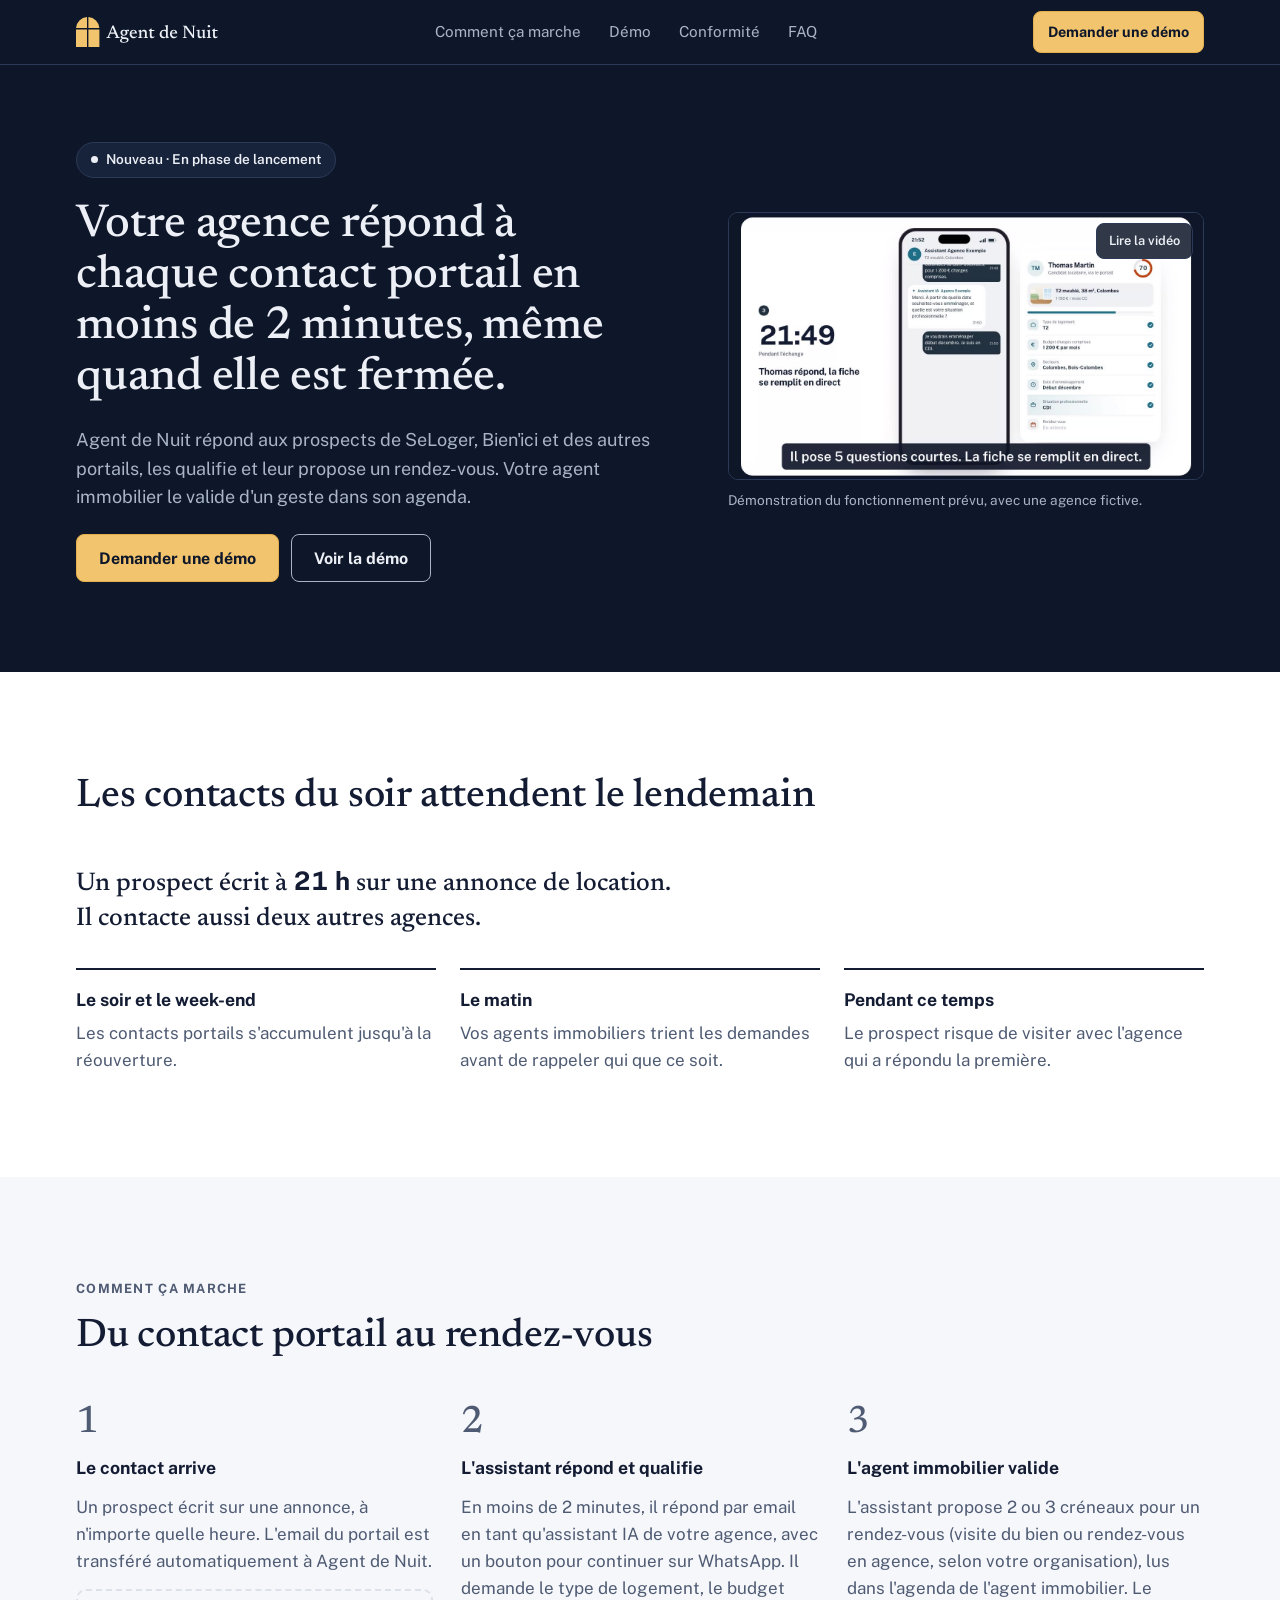
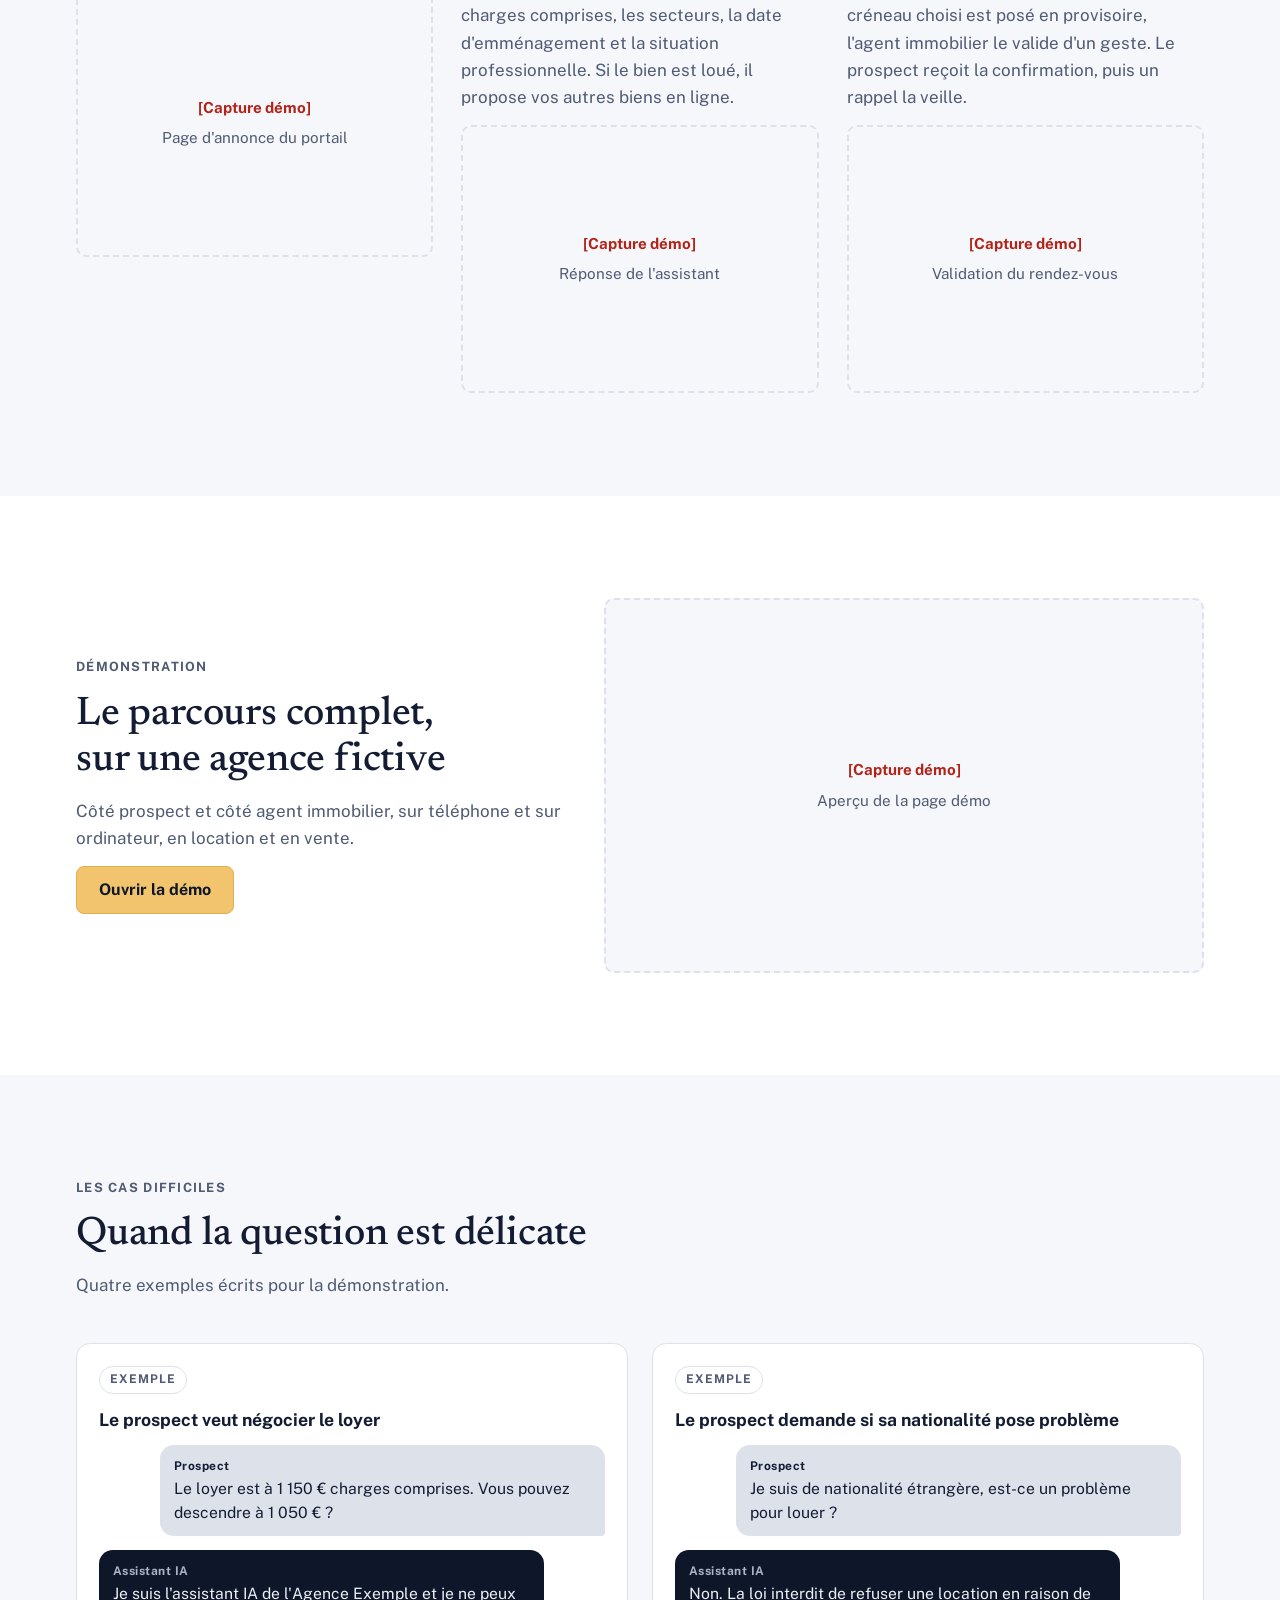
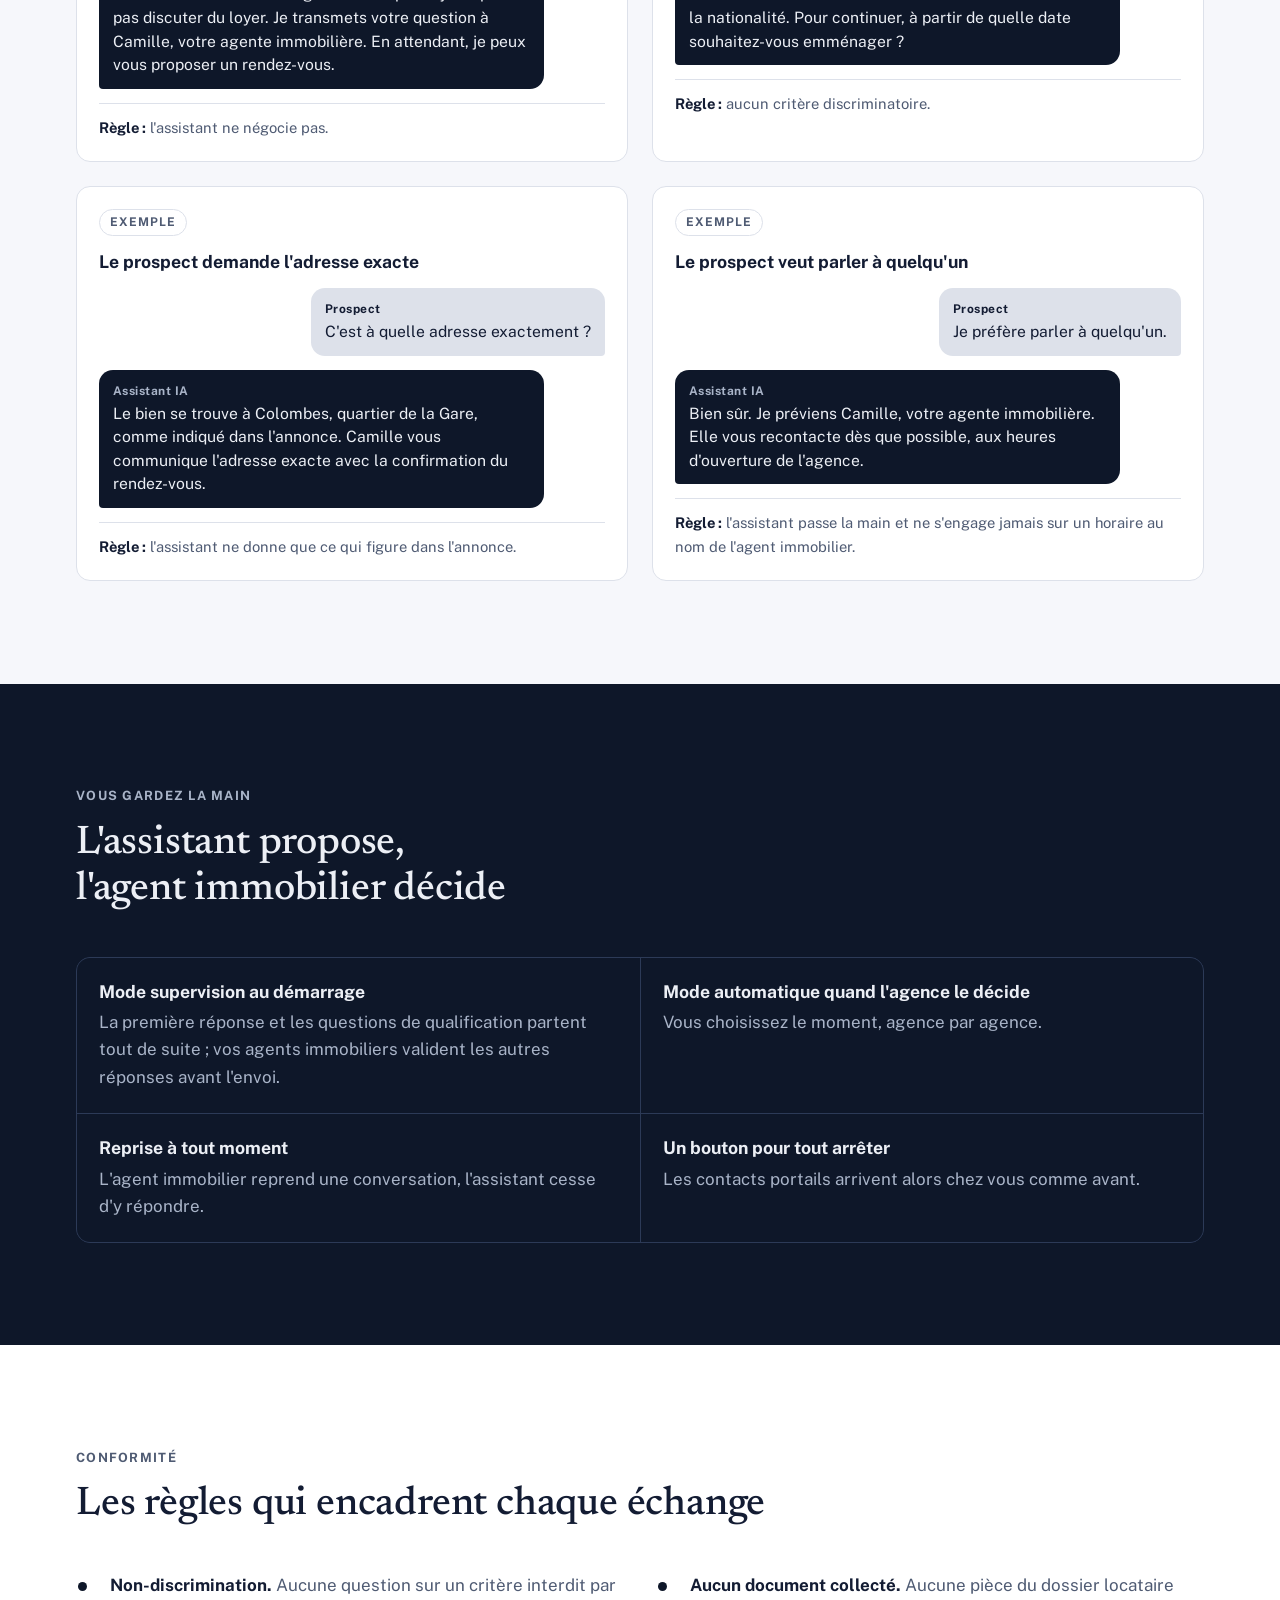
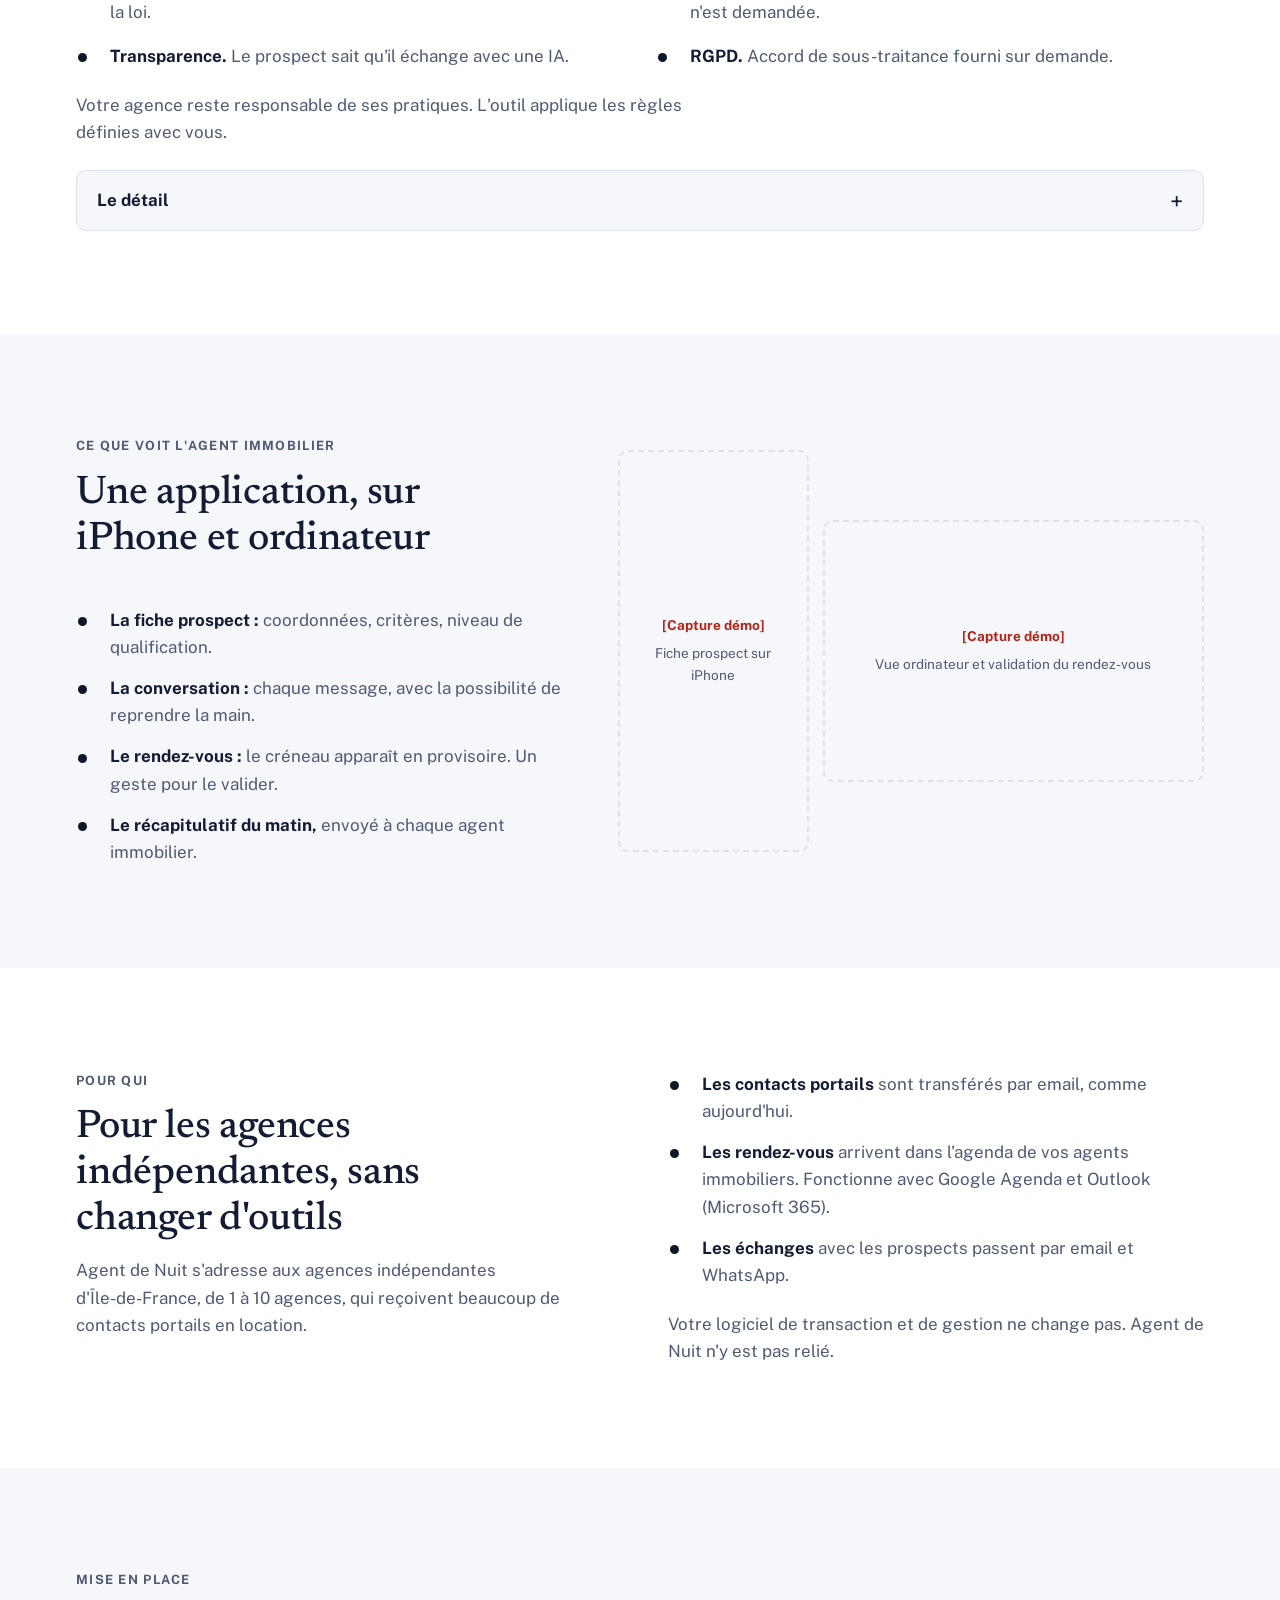
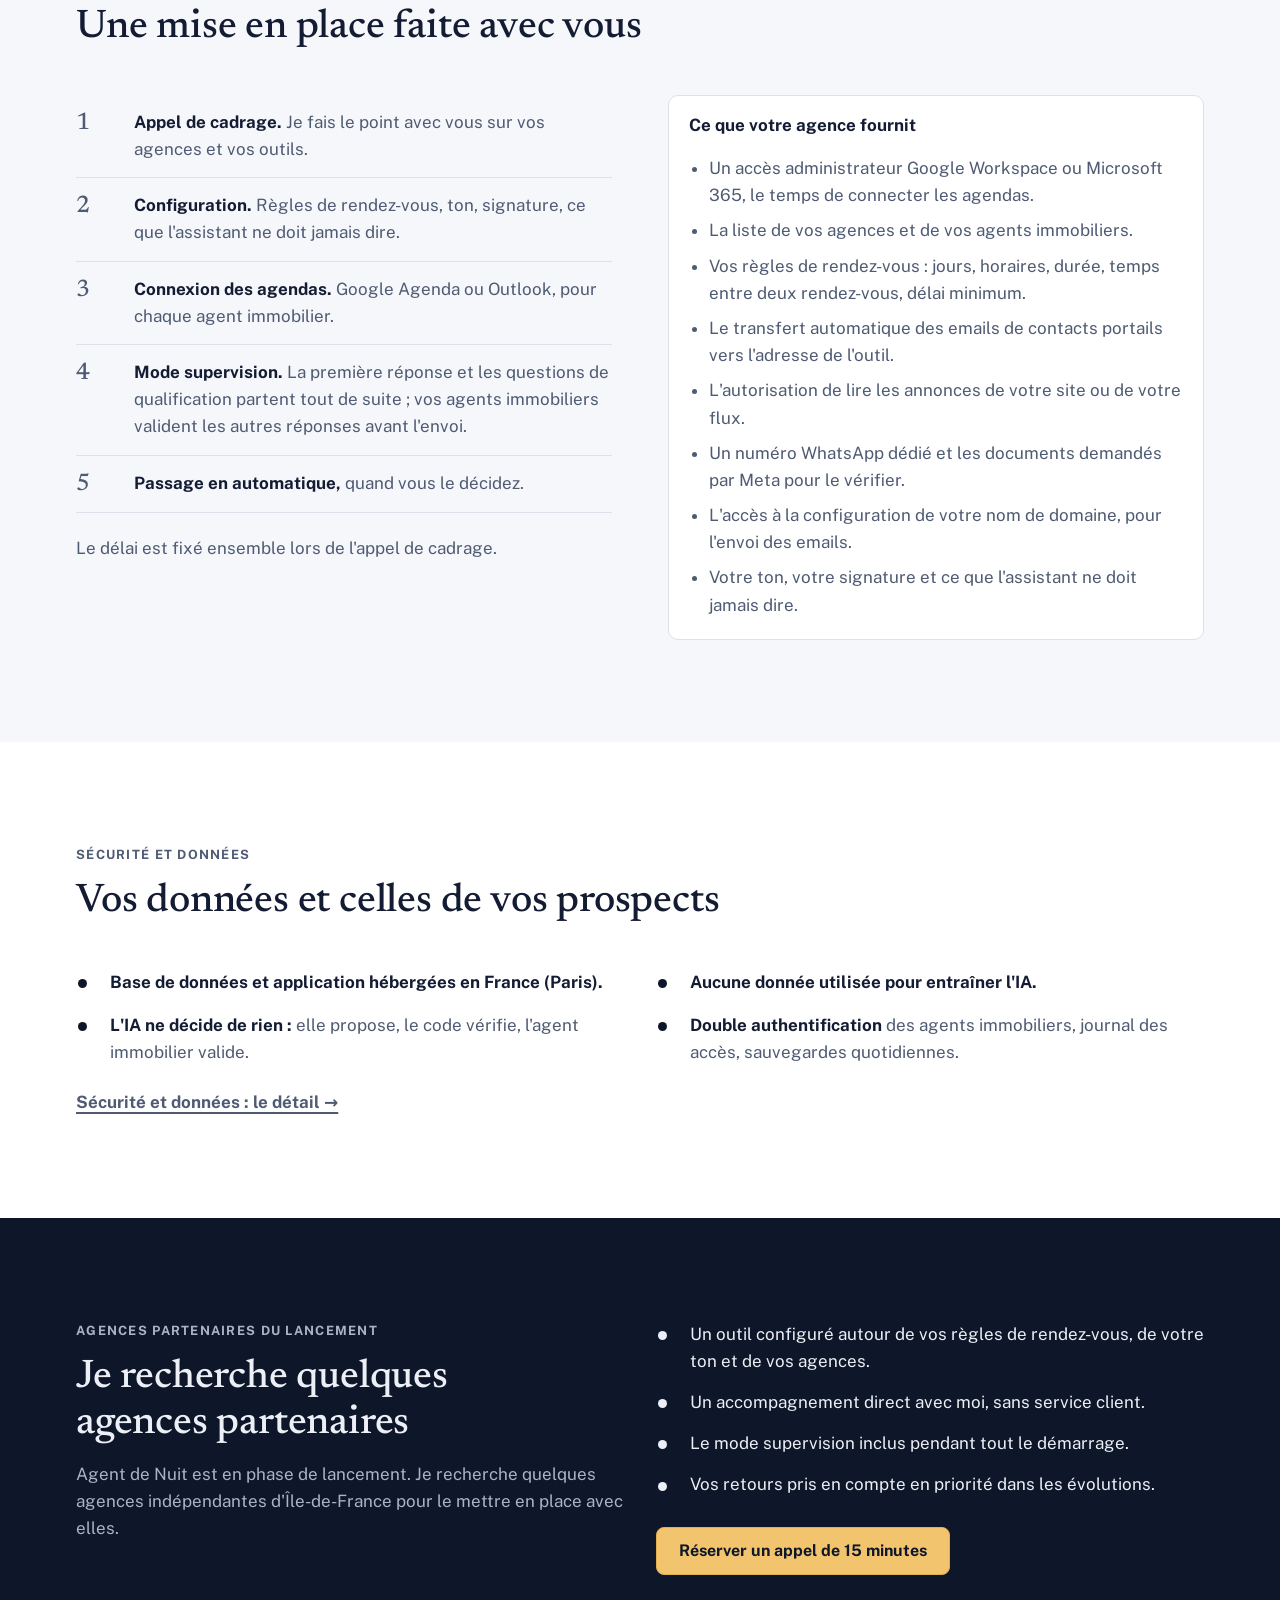
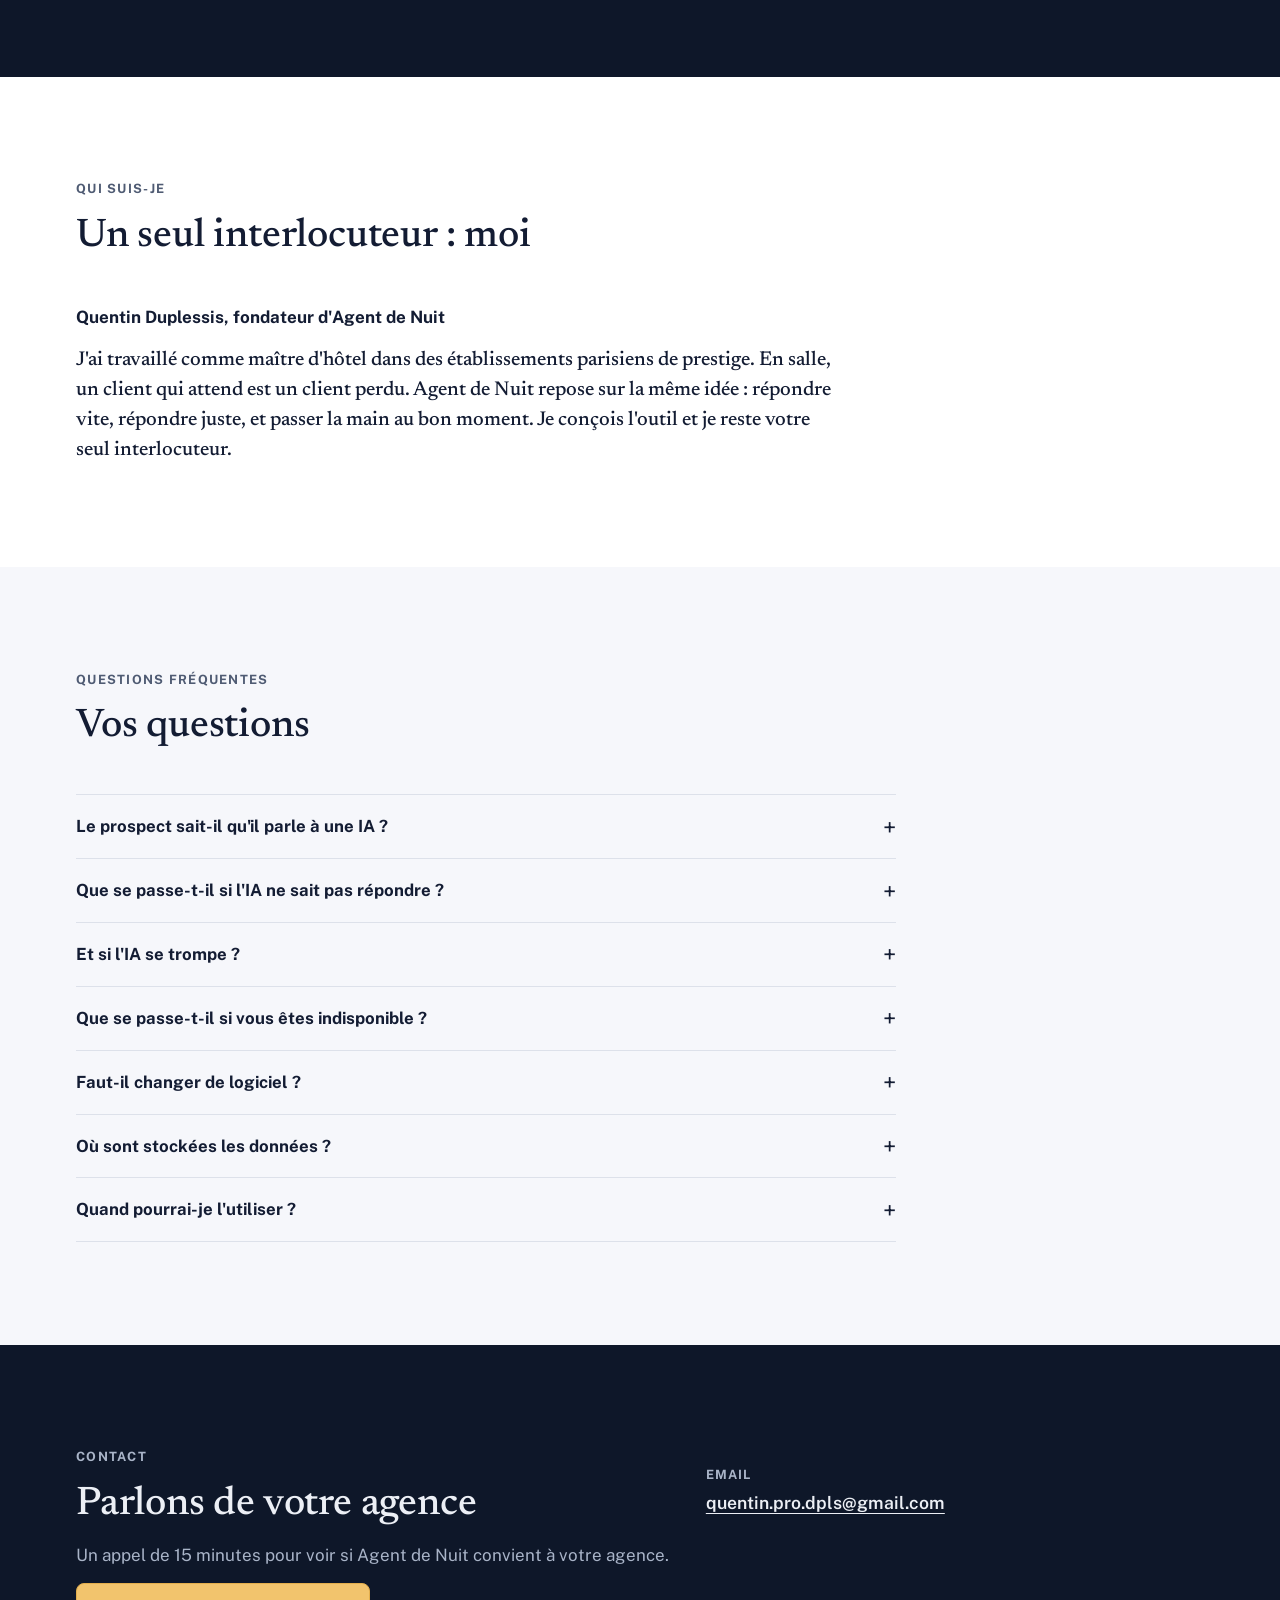
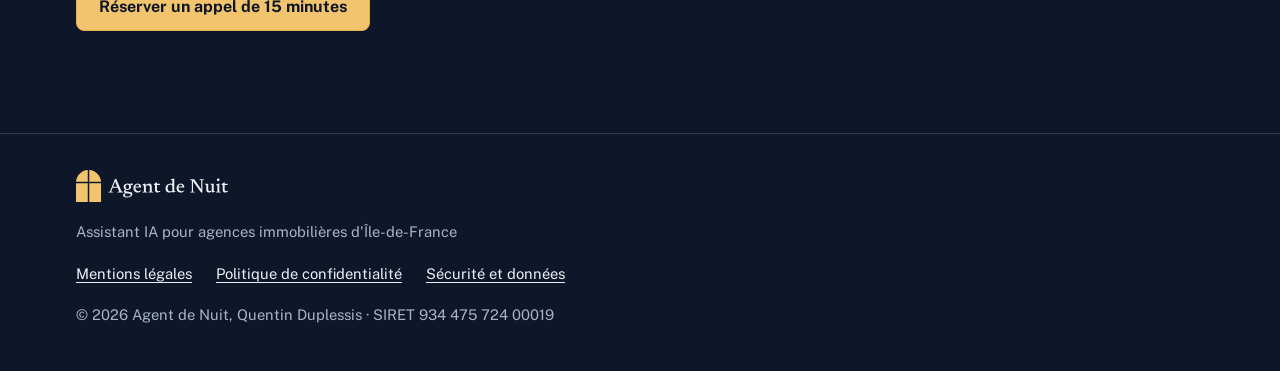
==== commit e4433434: "« Île-de-France » ne se coupe plus en fin de ligne Co-Authored-By: Claude Opus 5.5 <noreply@anthropi" ====
--- a/index.html
+++ b/index.html
@@ -241,7 +241,7 @@
         <div class="entete-section">
           <span class="surtitre">Pour qui</span>
           <h2 id="titre-outils">Pour les agences indépendantes, sans changer d'outils</h2>
-          <p>Agent de Nuit s'adresse aux agences indépendantes d'Île-de-France, de 1 à 10 agences, qui reçoivent beaucoup de contacts portails en location.</p>
+          <p>Agent de Nuit s'adresse aux agences indépendantes d'<span class="nowrap">Île-de-France</span>, de 1 à 10 agences, qui reçoivent beaucoup de contacts portails en location.</p>
         </div>
         <div>
         <ul class="faits">
@@ -314,7 +314,7 @@
         <div class="entete-section" style="margin-bottom:0">
           <span class="surtitre">Agences partenaires du lancement</span>
           <h2 id="titre-partenaires">Je recherche quelques agences partenaires</h2>
-          <p>Agent de Nuit est en phase de lancement. Je recherche quelques agences indépendantes d'Île-de-France pour le mettre en place avec elles.</p>
+          <p>Agent de Nuit est en phase de lancement. Je recherche quelques agences indépendantes d'<span class="nowrap">Île-de-France</span> pour le mettre en place avec elles.</p>
         </div>
         <div style="display:grid;gap:28px">
           <ul class="faits">
@@ -386,7 +386,7 @@
   <footer class="pied">
     <div class="conteneur">
       <img class="logo-pied" src="assets/logo/logo-une-ligne-sombre.svg" alt="Agent de Nuit" width="152" height="32">
-      <p>Assistant IA pour agences immobilières d'Île-de-France</p>
+      <p>Assistant IA pour agences immobilières d'<span class="nowrap">Île-de-France</span></p>
       <nav aria-label="Pages légales">
         <a href="mentions-legales/">Mentions légales</a>
         <a href="confidentialite/">Politique de confidentialité</a>
--- a/assets/css/site.css
+++ b/assets/css/site.css
@@ -44,6 +44,7 @@
 :focus-visible { outline: 3px solid var(--lampe); outline-offset: 3px; border-radius: 4px; }
 .clair :focus-visible { outline-color: var(--encre); }
 
+.nowrap { white-space: nowrap; }
 .sr-only { position: absolute; width: 1px; height: 1px; overflow: hidden; clip: rect(0 0 0 0); white-space: nowrap; }
 .lien-evitement { position: absolute; left: 12px; top: -60px; z-index: 50; background: var(--lampe); color: var(--nuit); padding: 10px 14px; border-radius: 8px; font-weight: 700; }
 .lien-evitement:focus { top: 12px; }
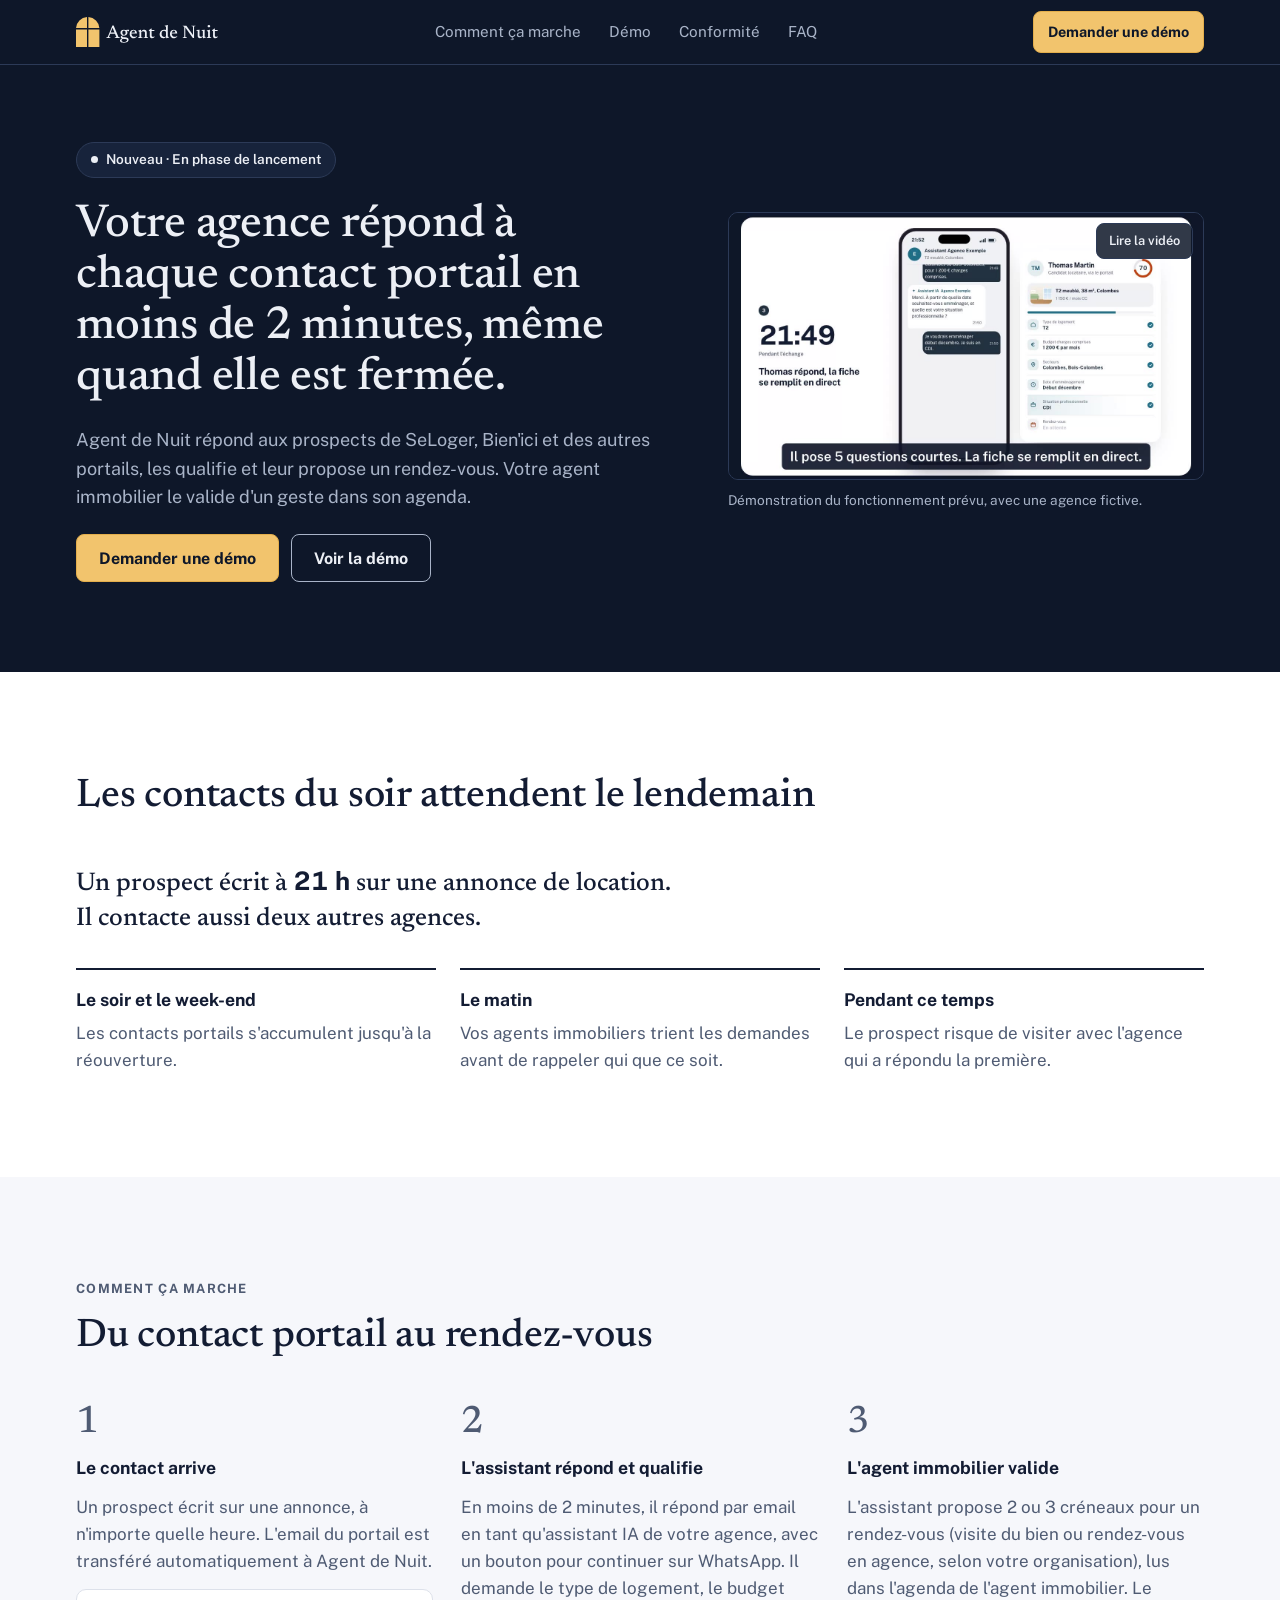
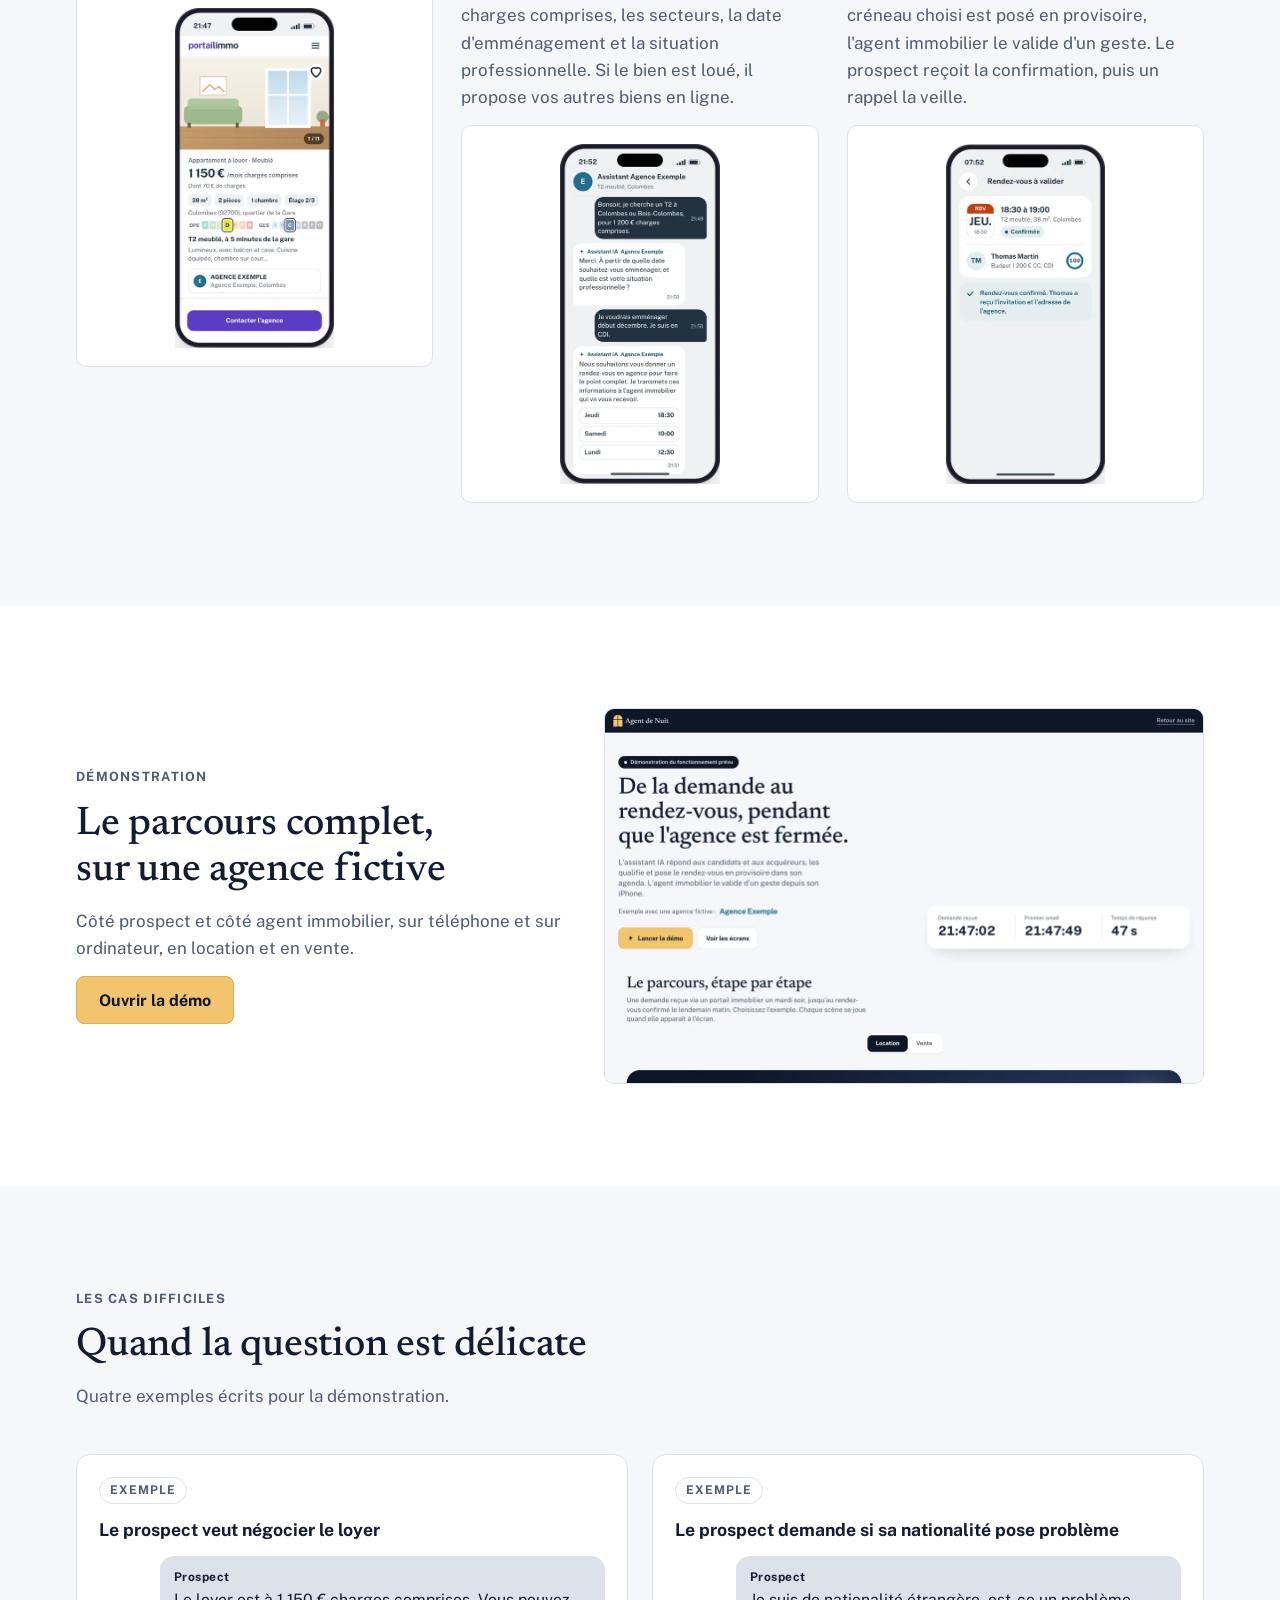
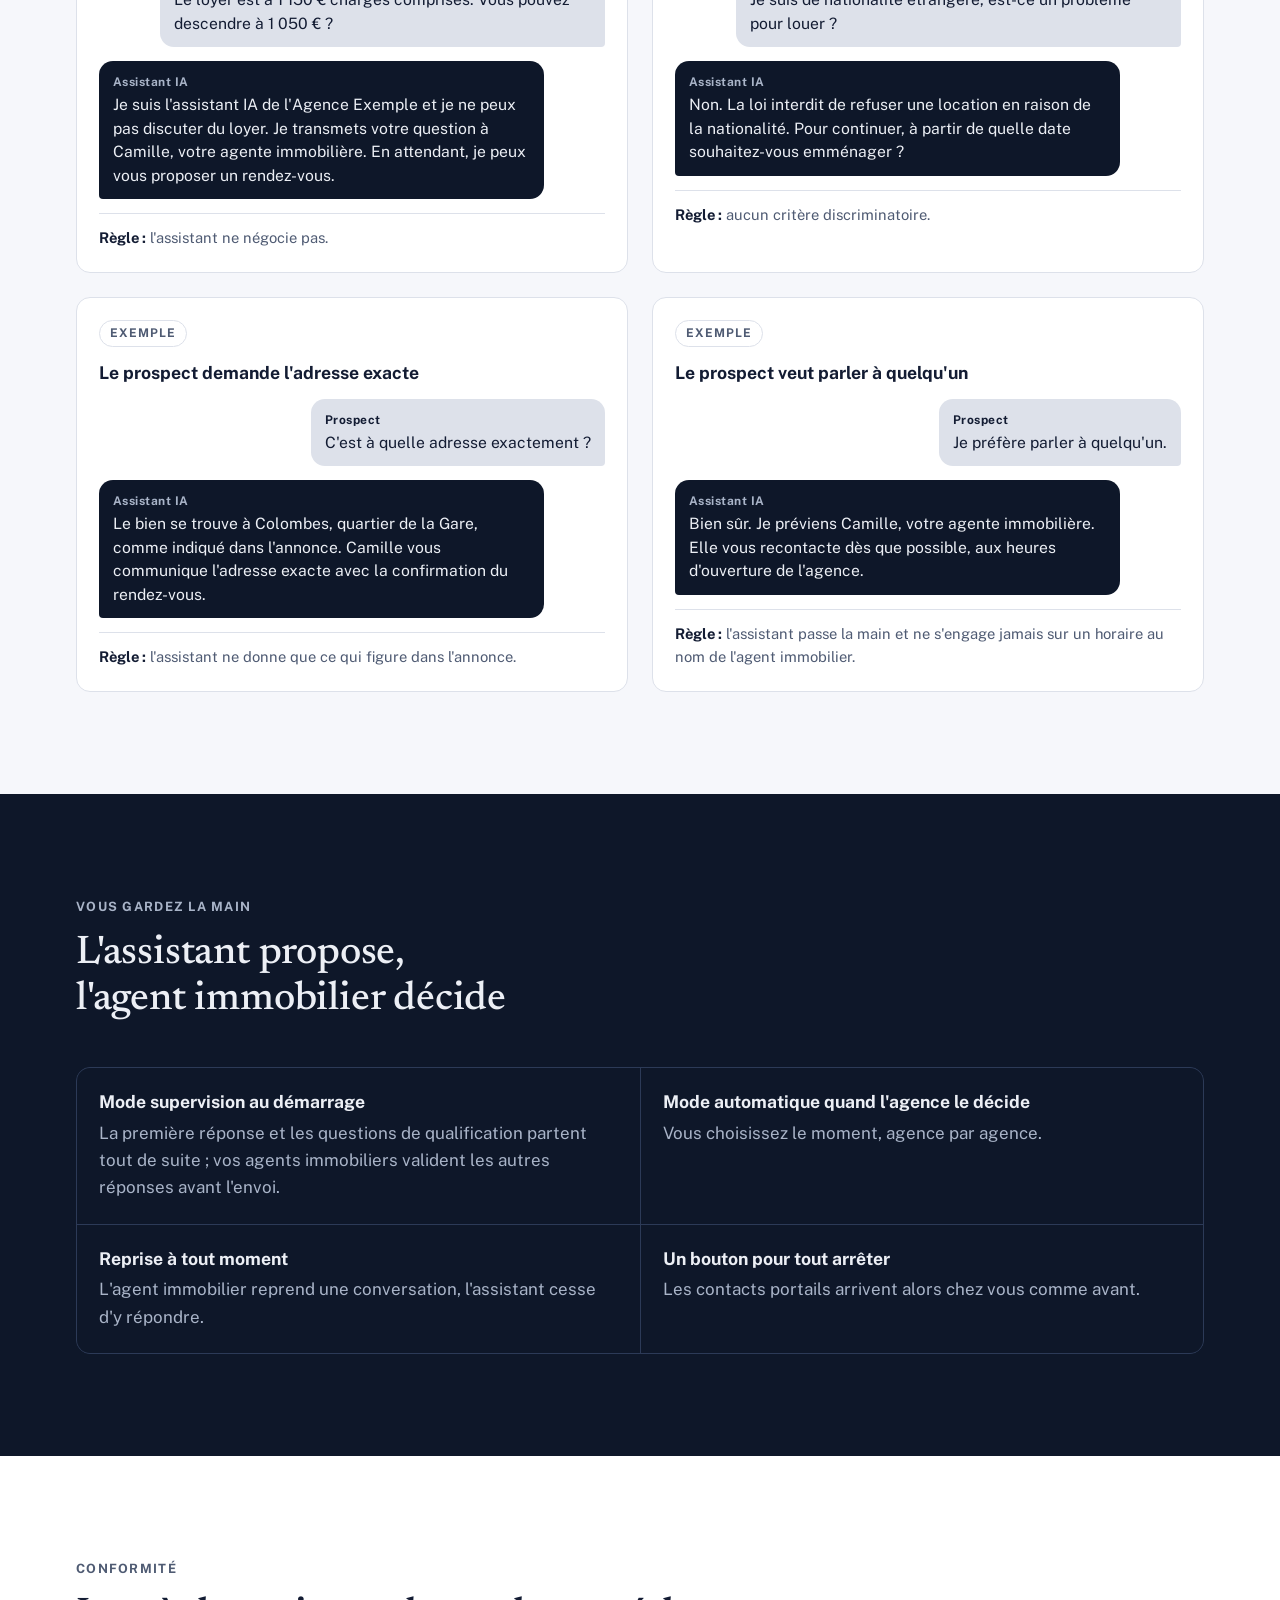
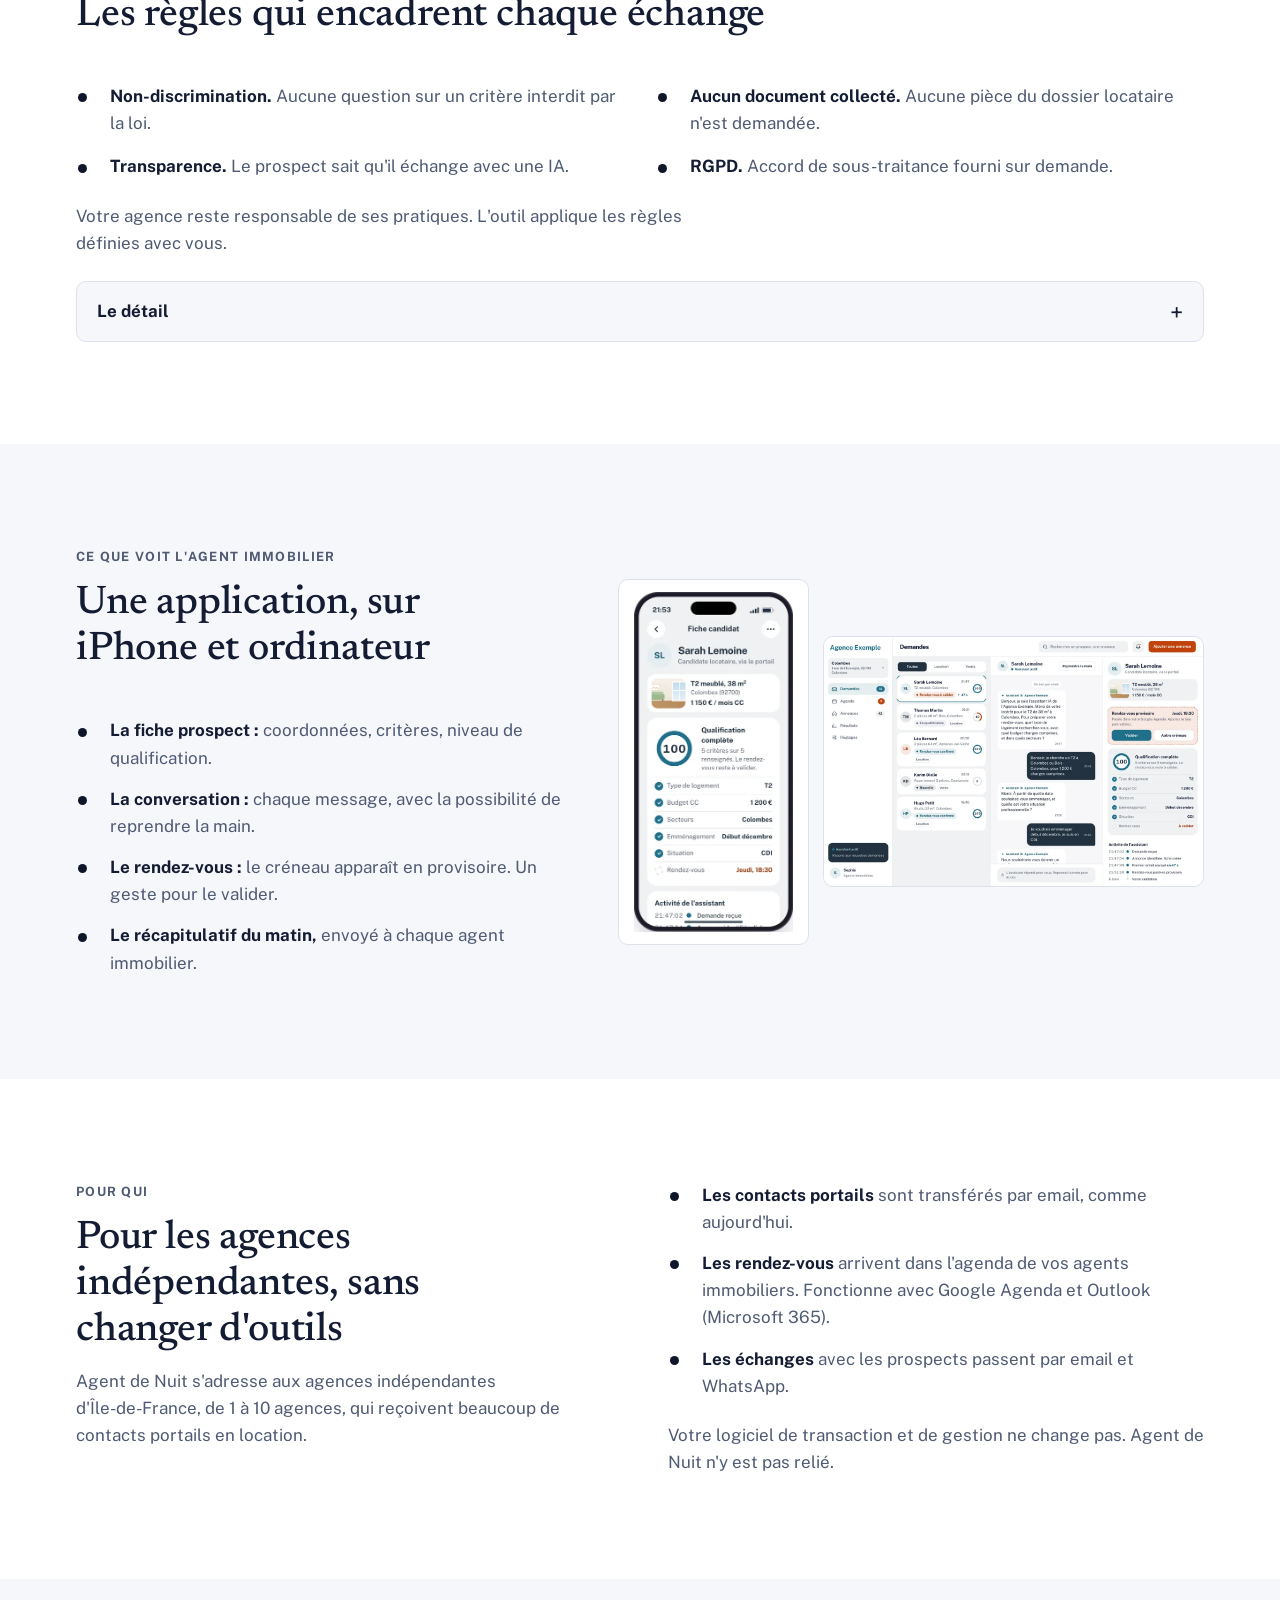
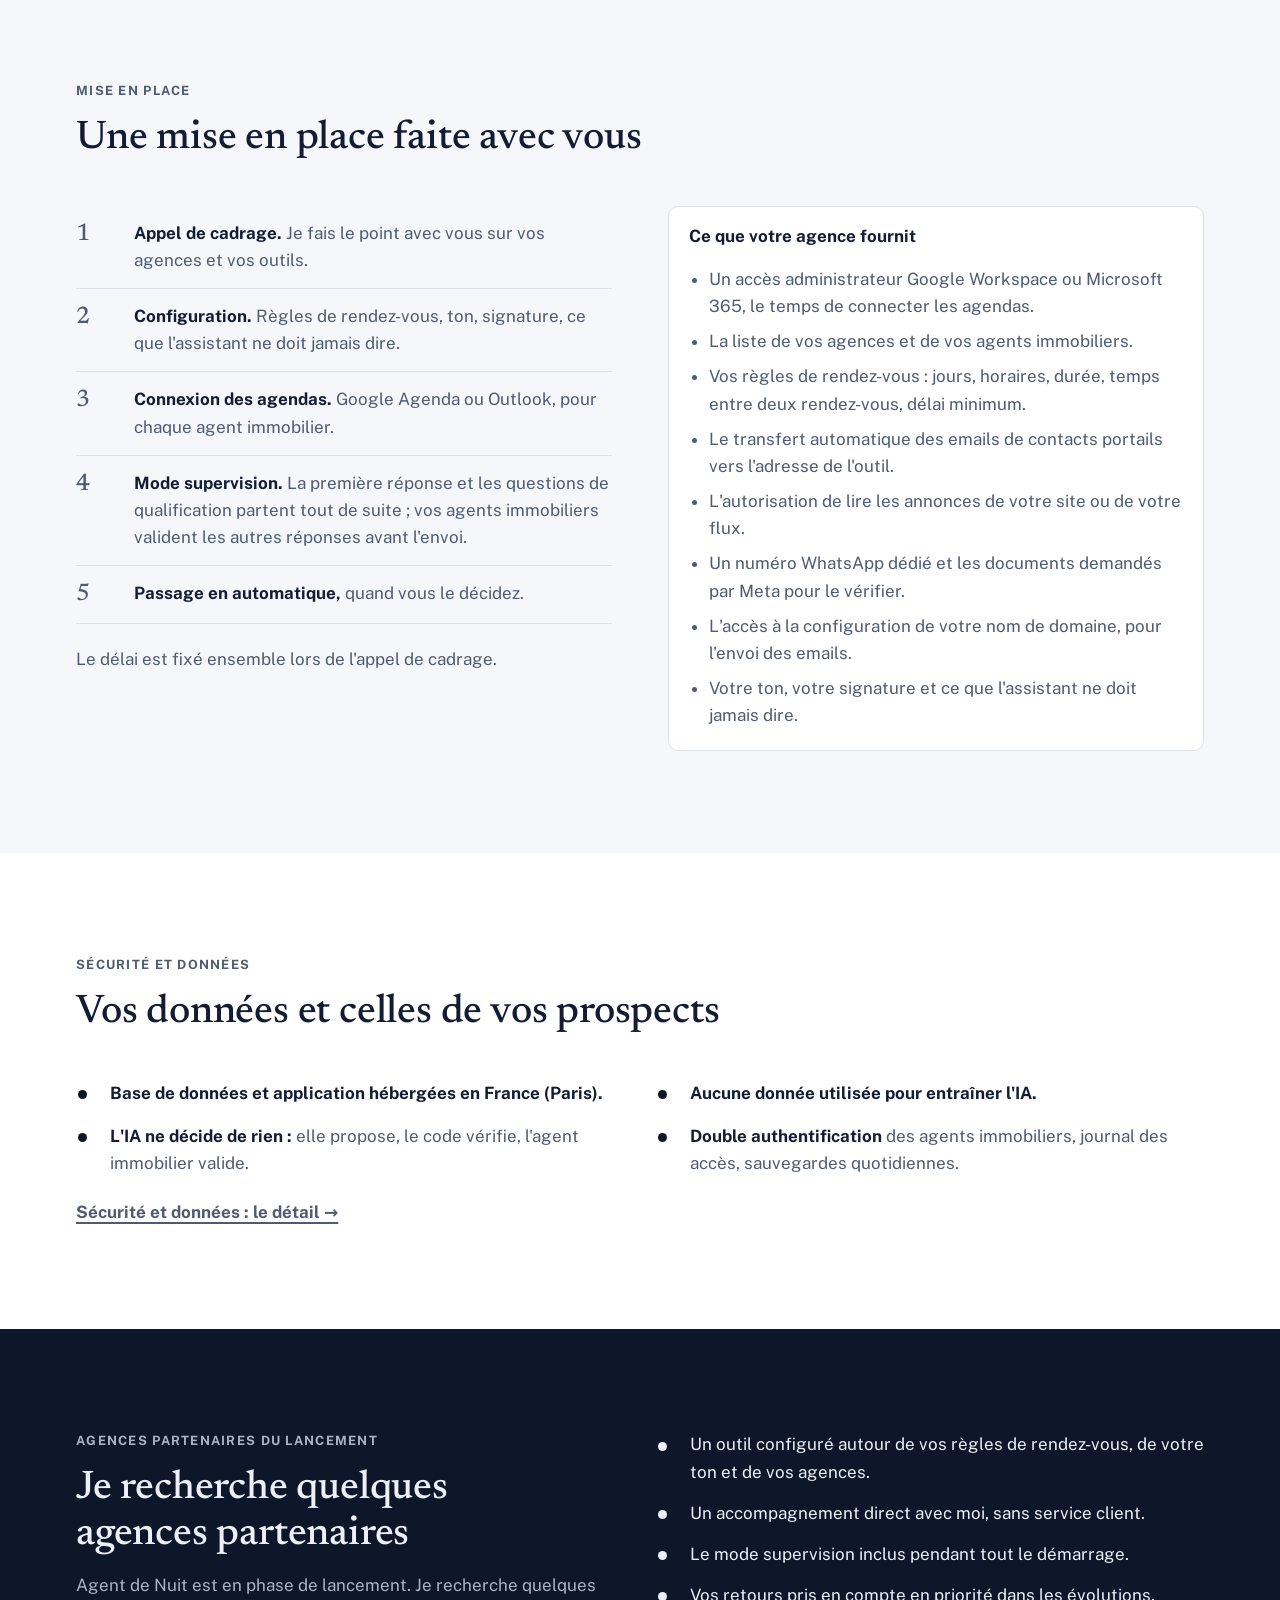
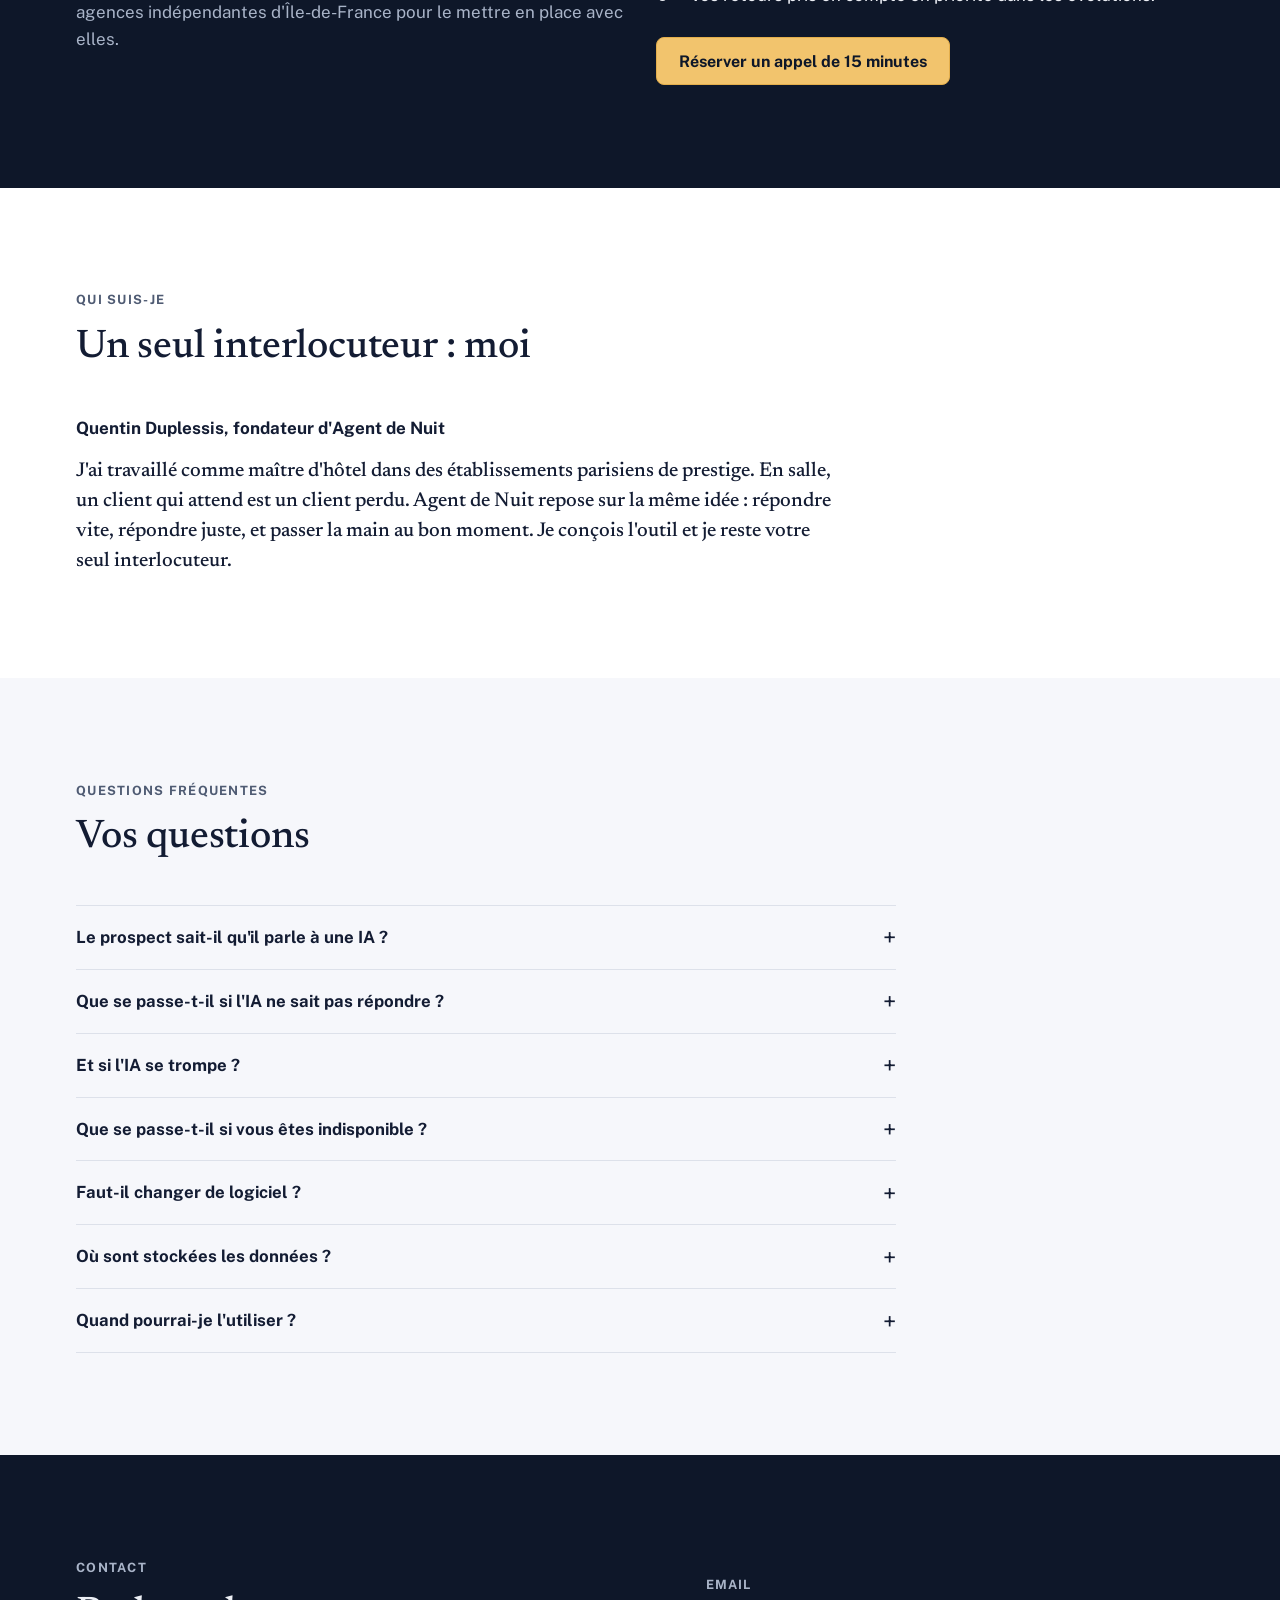
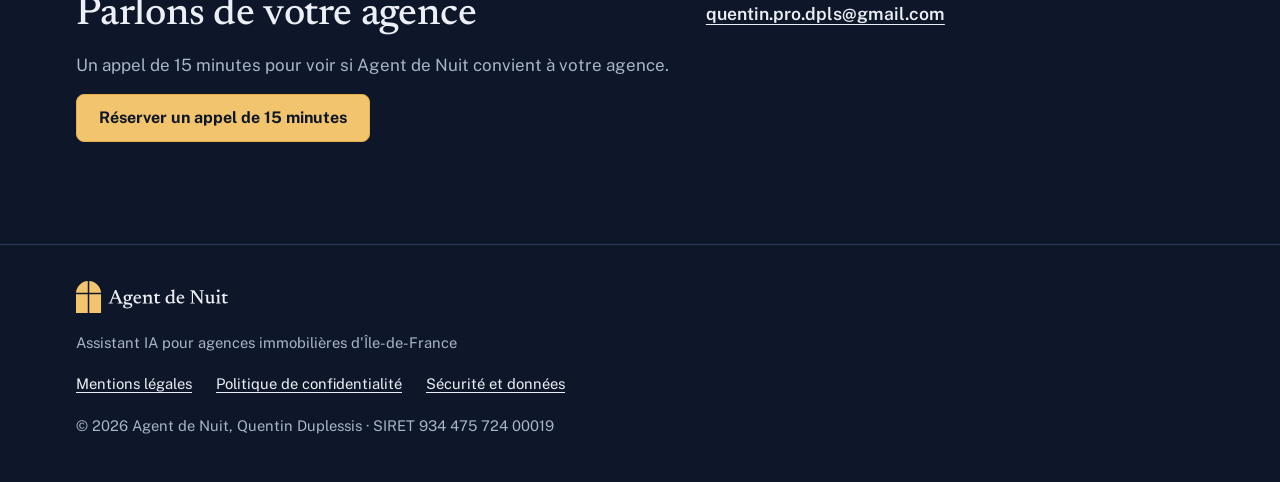
==== commit 58a57b0a: "Accueil : vraies captures de la démo à la place des cadres provisoires Co-Authored-By: Claude Opus 5" ====
--- a/index.html
+++ b/index.html
@@ -97,19 +97,19 @@
             <span class="numero" aria-hidden="true">1</span>
             <h3>Le contact arrive</h3>
             <p>Un prospect écrit sur une annonce, à n'importe quelle heure. L'email du portail est transféré automatiquement à Agent de Nuit.</p>
-            <div class="capture cadre-a-fournir"><strong>[Capture démo]</strong><span>Page d'annonce du portail</span></div>
+            <figure class="capture-img"><img src="assets/captures/1-annonce.webp" width="360" height="769" loading="lazy" decoding="async" alt="Exemple de démonstration : annonce d'un T2 à Colombes sur un portail immobilier, avec le bouton Contacter l'agence."></figure>
           </li>
           <li class="etape">
             <span class="numero" aria-hidden="true">2</span>
             <h3>L'assistant répond et qualifie</h3>
             <p>En moins de 2&nbsp;minutes, il répond par email en tant qu'assistant IA de votre agence, avec un bouton pour continuer sur WhatsApp. Il demande le type de logement, le budget charges comprises, les secteurs, la date d'emménagement et la situation professionnelle. Si le bien est loué, il propose vos autres biens en ligne.</p>
-            <div class="capture cadre-a-fournir"><strong>[Capture démo]</strong><span>Réponse de l'assistant</span></div>
+            <figure class="capture-img"><img src="assets/captures/2-reponse.webp" width="360" height="769" loading="lazy" decoding="async" alt="Exemple de démonstration : l'assistant IA se présente et pose les questions de qualification."></figure>
           </li>
           <li class="etape">
             <span class="numero" aria-hidden="true">3</span>
             <h3>L'agent immobilier valide</h3>
             <p>L'assistant propose 2 ou 3 créneaux pour un rendez-vous (visite du bien ou rendez-vous en agence, selon votre organisation), lus dans l'agenda de l'agent immobilier. Le créneau choisi est posé en provisoire, l'agent immobilier le valide d'un geste. Le prospect reçoit la confirmation, puis un rappel la veille.</p>
-            <div class="capture cadre-a-fournir"><strong>[Capture démo]</strong><span>Validation du rendez-vous</span></div>
+            <figure class="capture-img"><img src="assets/captures/3-validation.webp" width="360" height="769" loading="lazy" decoding="async" alt="Exemple de démonstration : le rendez-vous est validé par l'agent immobilier sur iPhone."></figure>
           </li>
         </ol>
       </div>
@@ -124,7 +124,7 @@
           <p>Côté prospect et côté agent immobilier, sur téléphone et sur ordinateur, en location et en vente.</p>
           <div class="boutons"><a class="bouton" href="demo/">Ouvrir la démo</a></div>
         </div>
-        <div class="capture cadre-a-fournir"><strong>[Capture démo]</strong><span>Aperçu de la page démo</span></div>
+        <figure class="capture-img large"><img src="assets/captures/4-apercu-demo.webp" width="1200" height="750" loading="lazy" decoding="async" alt="Aperçu de la page de démonstration d'Agent de Nuit, avec une agence fictive."></figure>
       </div>
     </section>
 
@@ -229,8 +229,8 @@
           </ul>
         </div>
         <div class="captures">
-          <div class="telephone cadre-a-fournir"><strong>[Capture démo]</strong><span>Fiche prospect sur iPhone</span></div>
-          <div class="ordinateur cadre-a-fournir"><strong>[Capture démo]</strong><span>Vue ordinateur et validation du rendez-vous</span></div>
+          <figure class="capture-img"><img src="assets/captures/5-fiche-iphone.webp" width="360" height="769" loading="lazy" decoding="async" alt="Exemple de démonstration : fiche prospect sur iPhone, avec les 5 critères renseignés."></figure>
+          <figure class="capture-img large"><img src="assets/captures/6-ordinateur.webp" width="1200" height="788" loading="lazy" decoding="async" alt="Exemple de démonstration : vue ordinateur avec les demandes, la conversation et le rendez-vous à valider."></figure>
         </div>
       </div>
     </section>
--- a/assets/css/site.css
+++ b/assets/css/site.css
@@ -144,6 +144,14 @@
 .etape .numero { font: 500 2.4rem/1 var(--serif); color: var(--ardoise); font-variant-numeric: tabular-nums; }
 .etape p { color: var(--ardoise); }
 .etape .capture { aspect-ratio: 4 / 3; }
+
+/* Captures de la démonstration */
+.capture-img { margin: 0; background: var(--blanc); border: 1px solid var(--ligne); border-radius: var(--rayon); padding: 18px; display: grid; place-items: center; min-width: 0; }
+.capture-img img { max-height: 340px; width: auto; height: auto; }
+.capture-img.large { padding: 0; overflow: hidden; }
+.capture-img.large img { max-height: none; width: 100%; }
+.captures { align-items: center; }
+.captures .capture-img:not(.large) { padding: 12px; }
 
 /* ---------- Démonstration ---------- */
 .demo-bloc { display: grid; gap: 28px; align-items: center; }
@@ -275,3 +283,6 @@
 .tableau td:first-child { font-weight: 700; color: var(--encre); white-space: nowrap; }
 .encadre { border: 1px solid var(--ligne); background: var(--blanc); border-radius: var(--rayon); padding: 18px 20px; }
 .date-maj { font-size: .9rem; color: var(--ardoise); }
+
+/* Captures de l'application : l'une sous l'autre sur téléphone */
+@media (max-width: 600px) { .captures { grid-template-columns: 1fr; } .captures .capture-img img { max-height: 420px; } .captures .capture-img.large img { max-height: none; } }
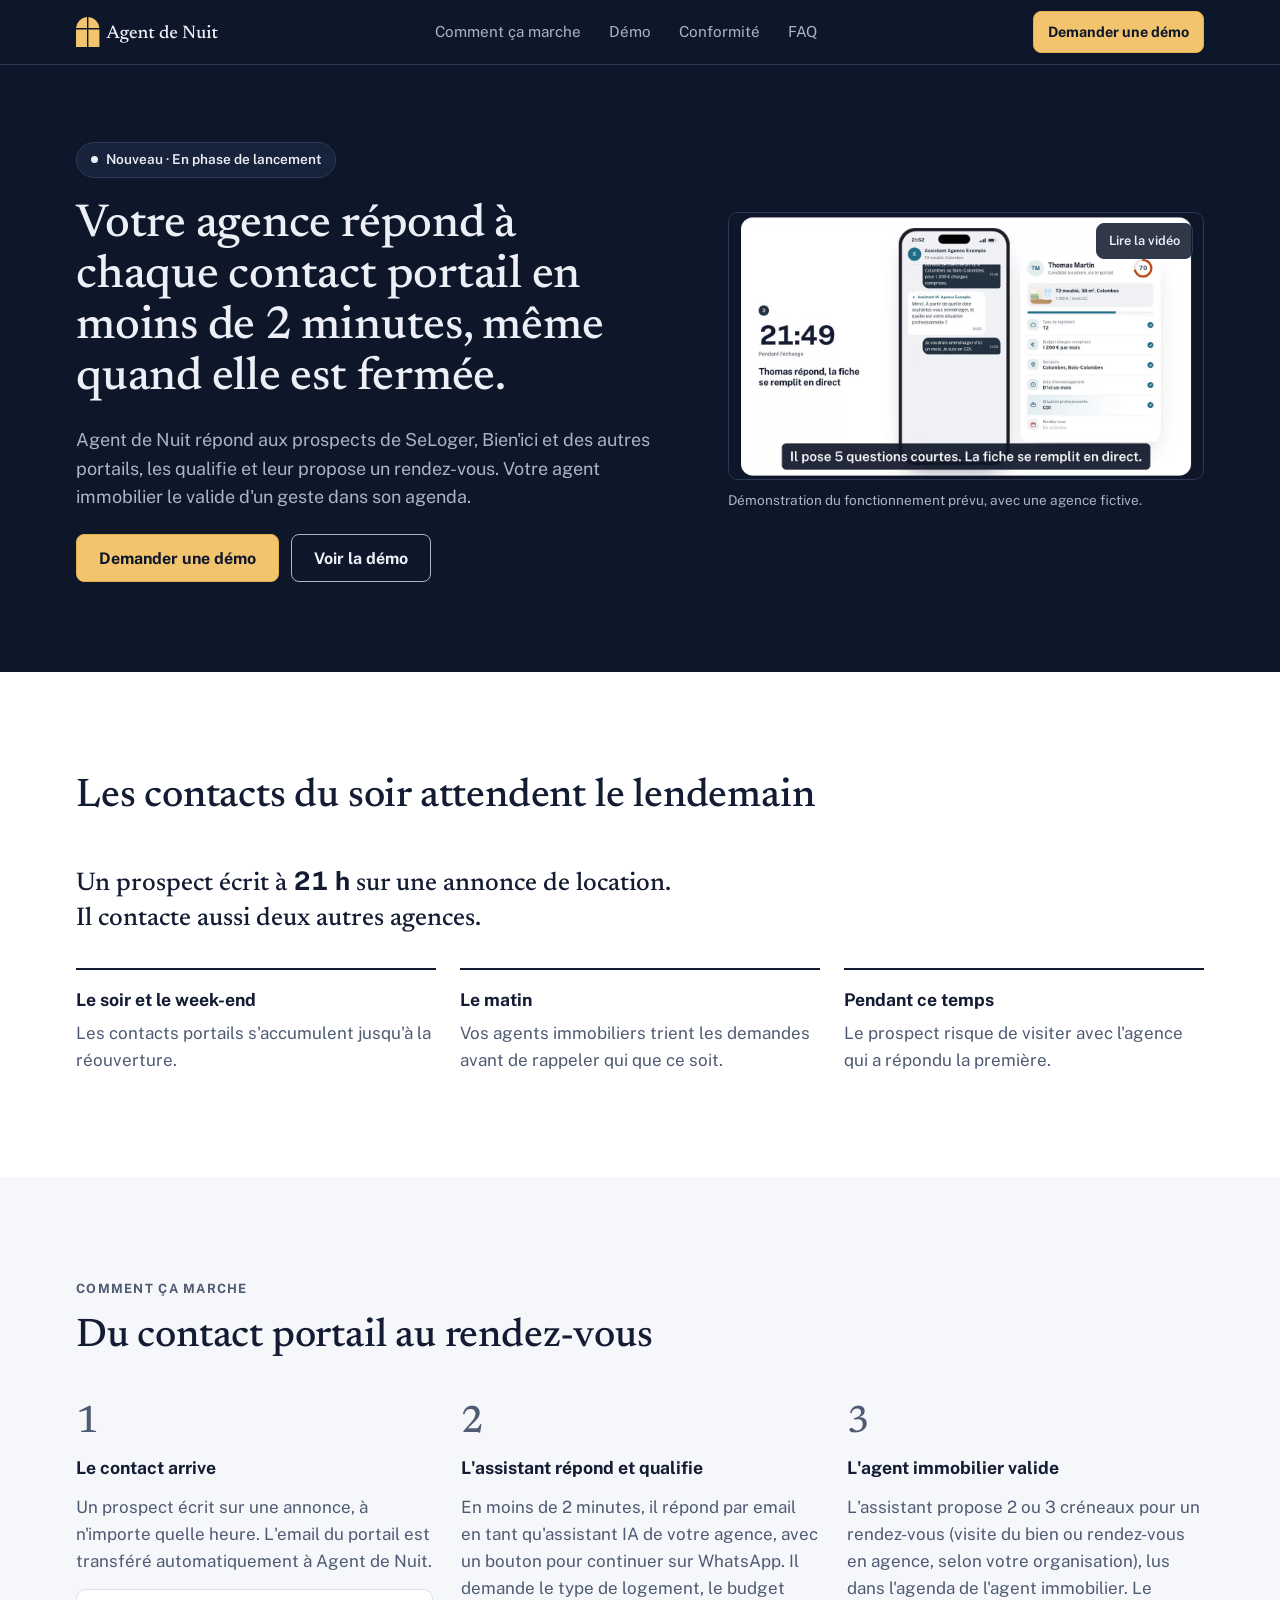
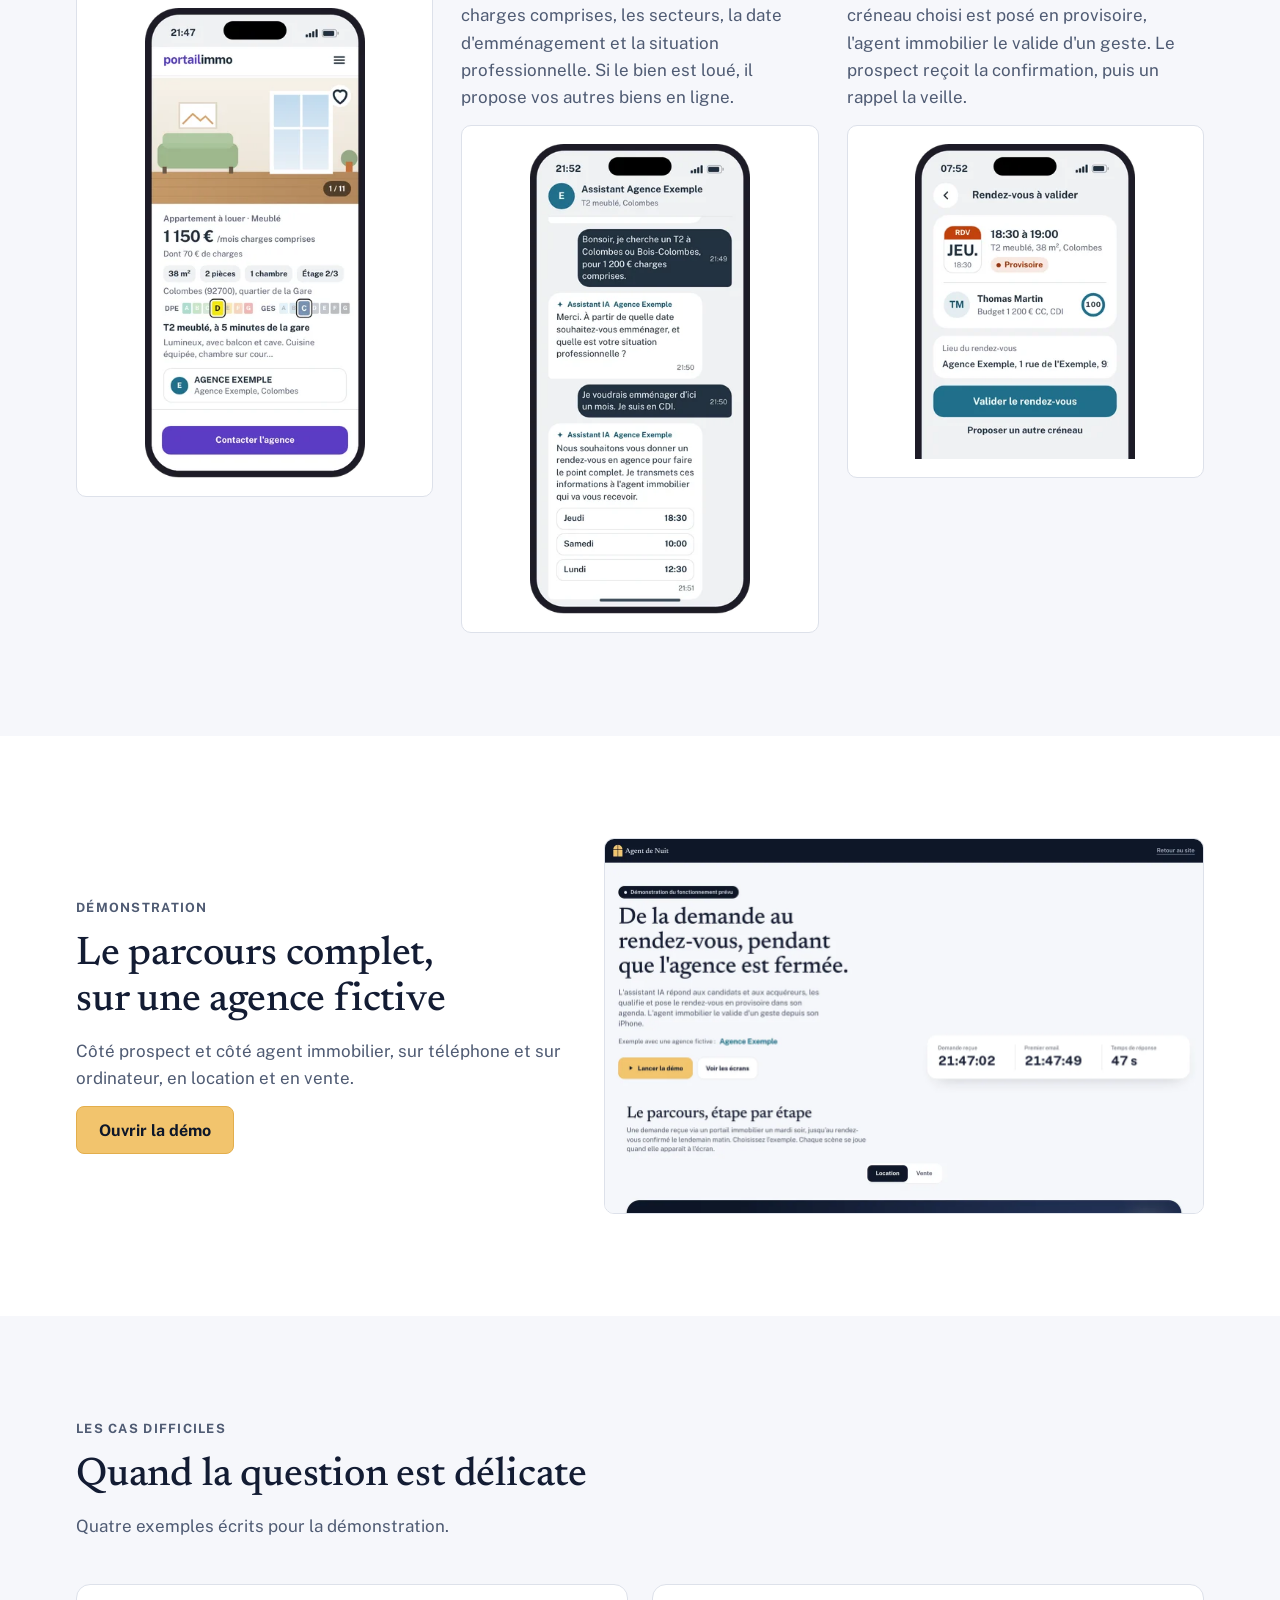
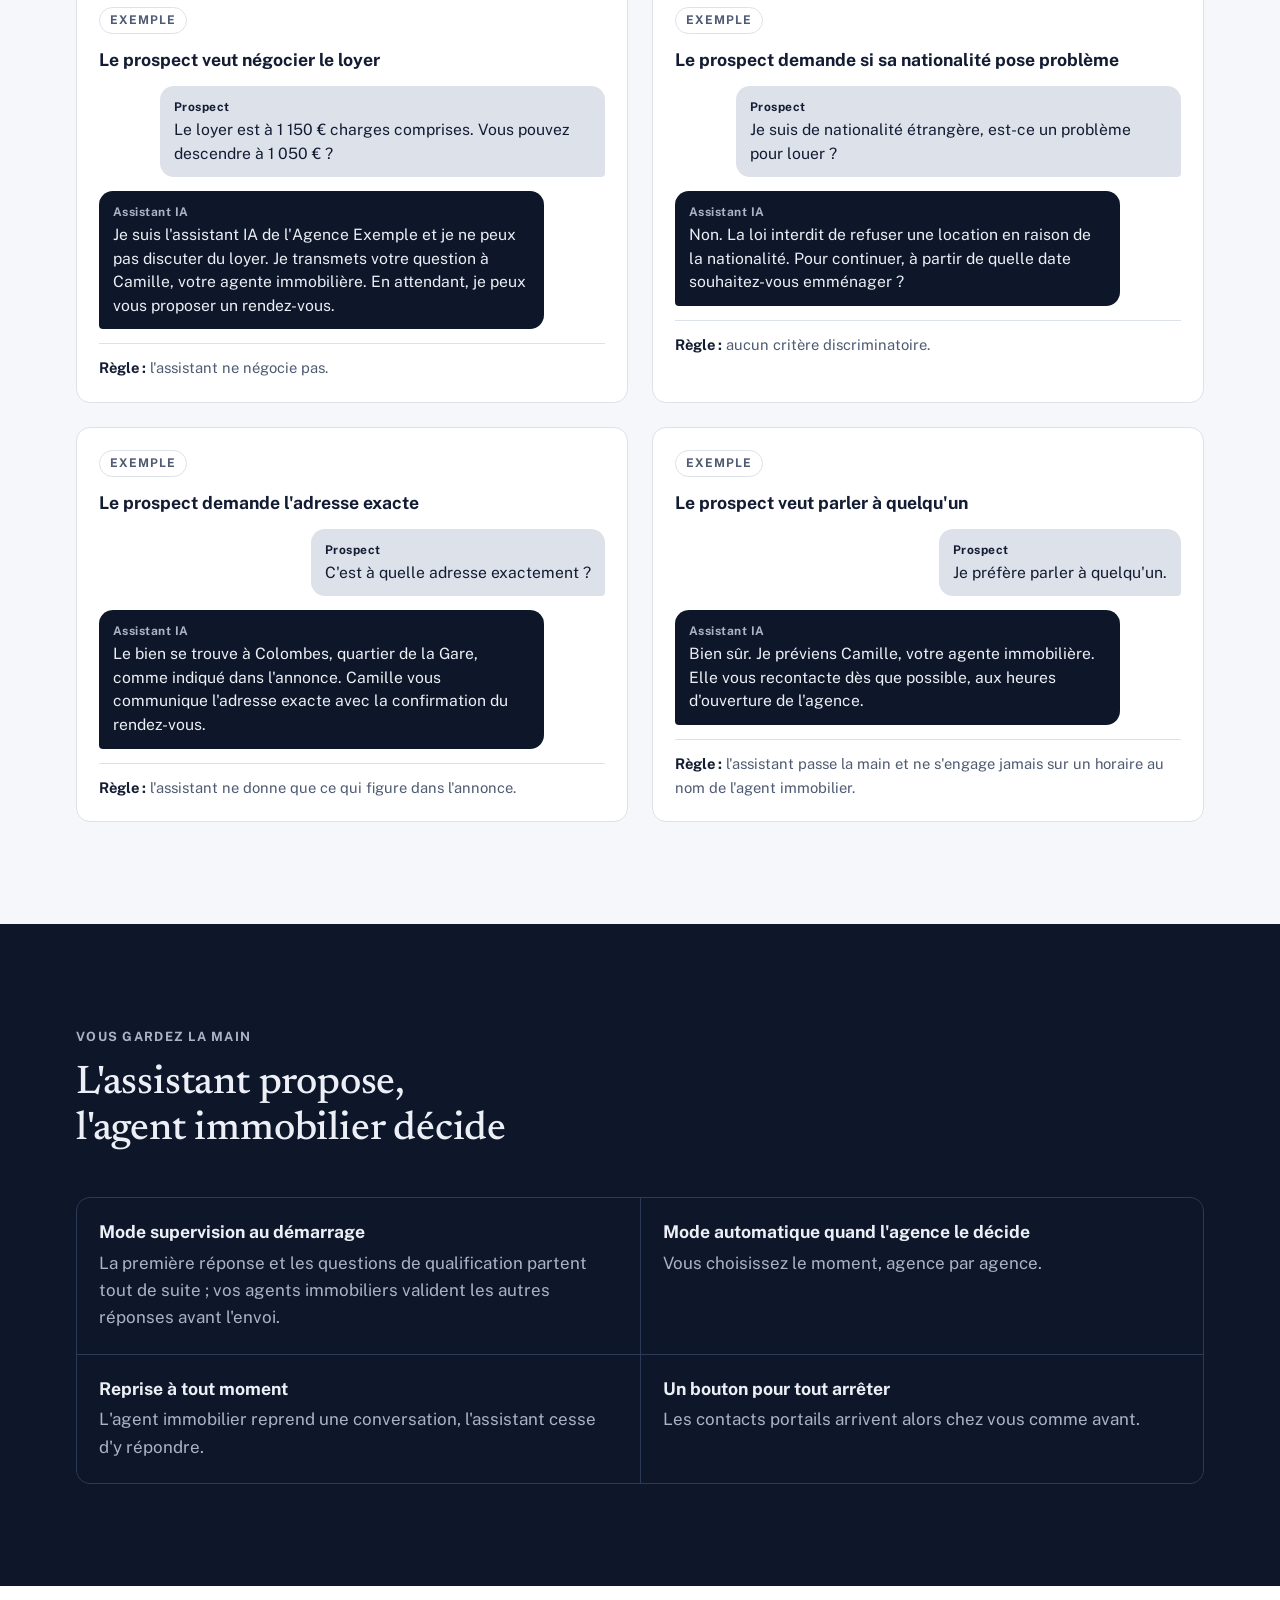
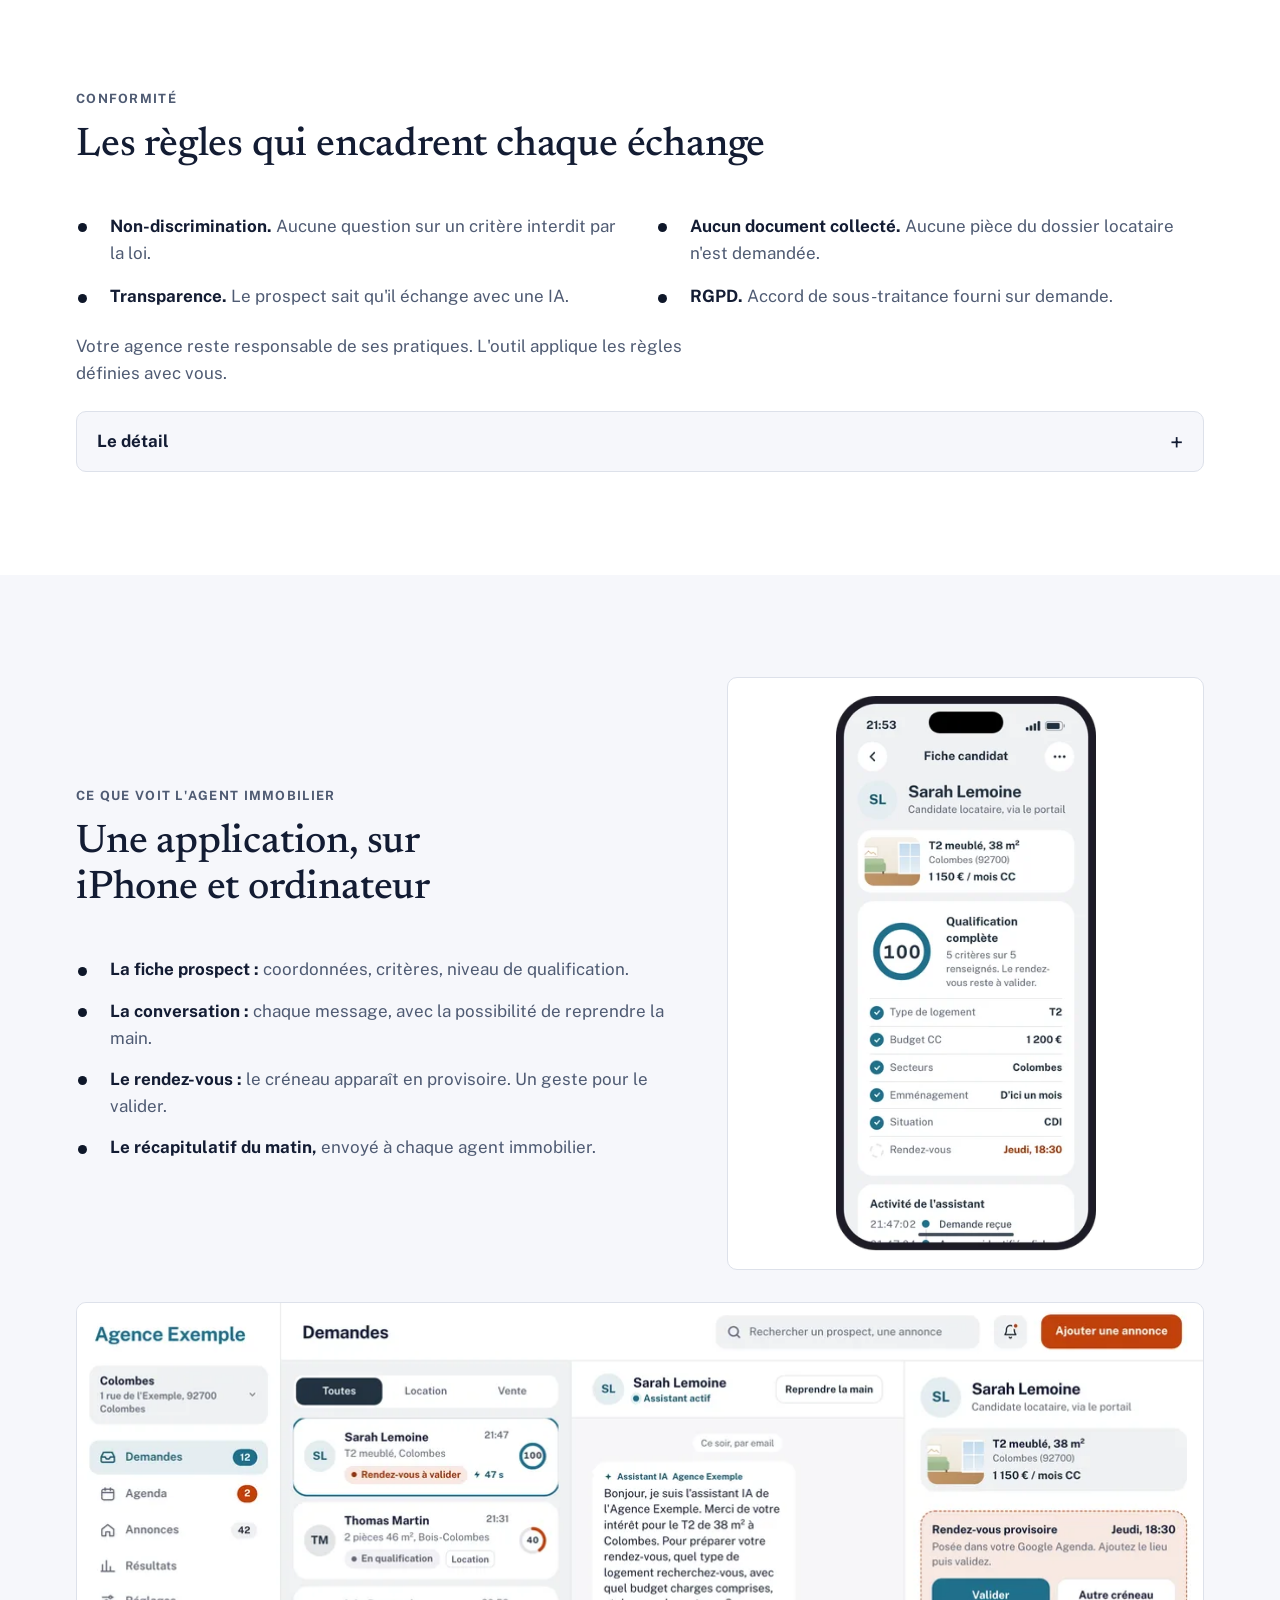
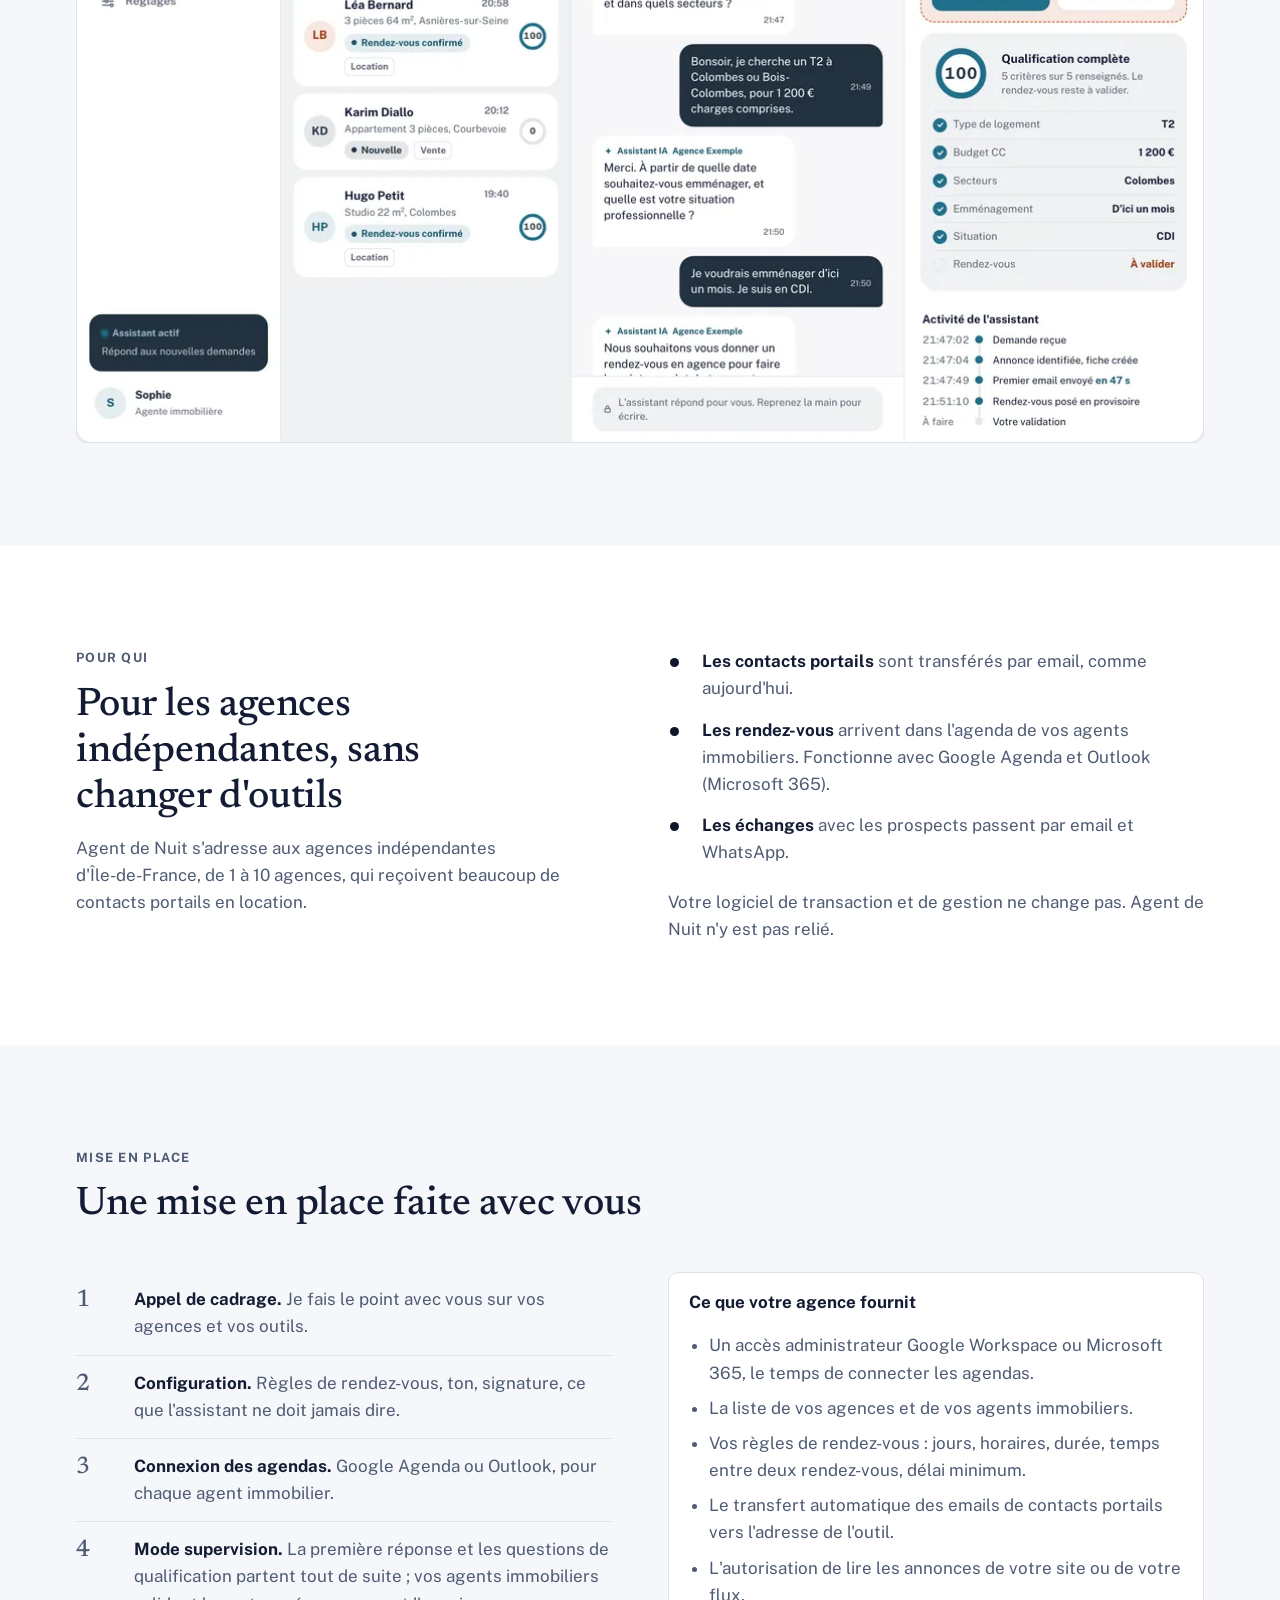
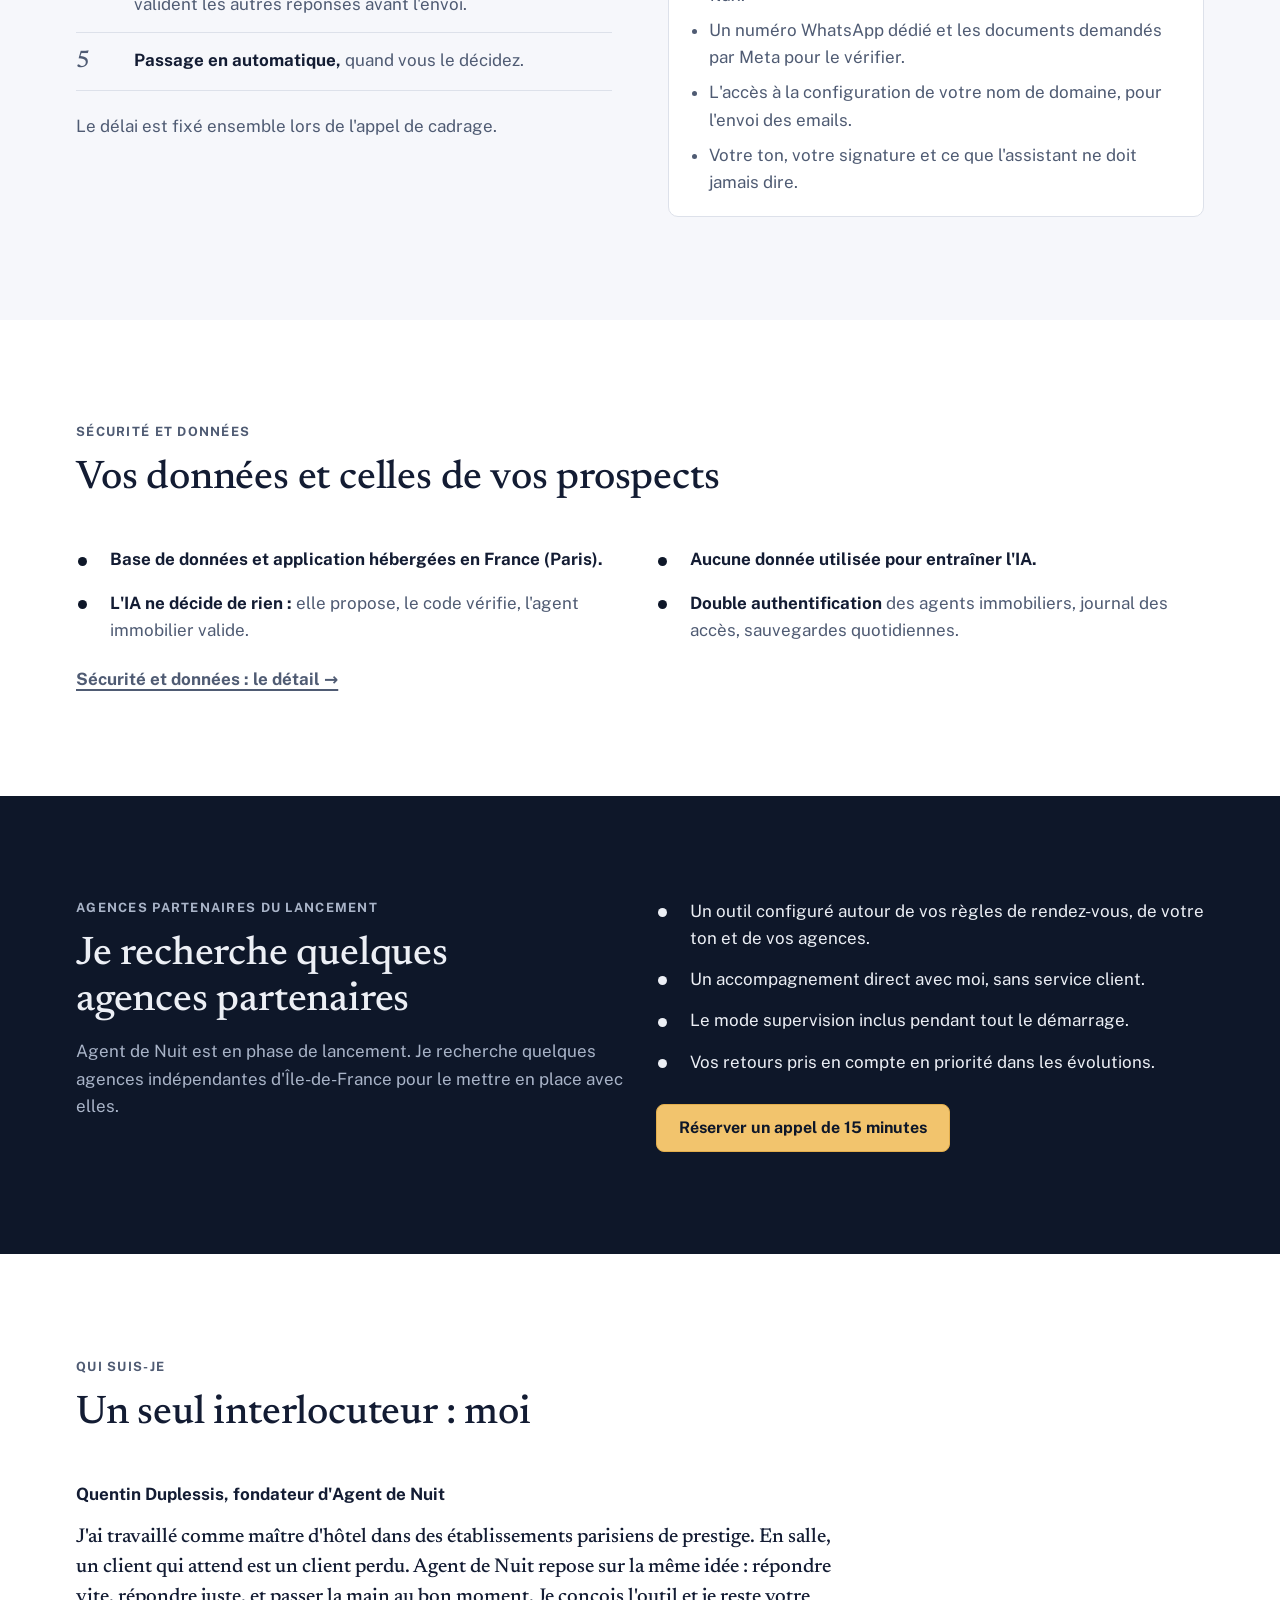
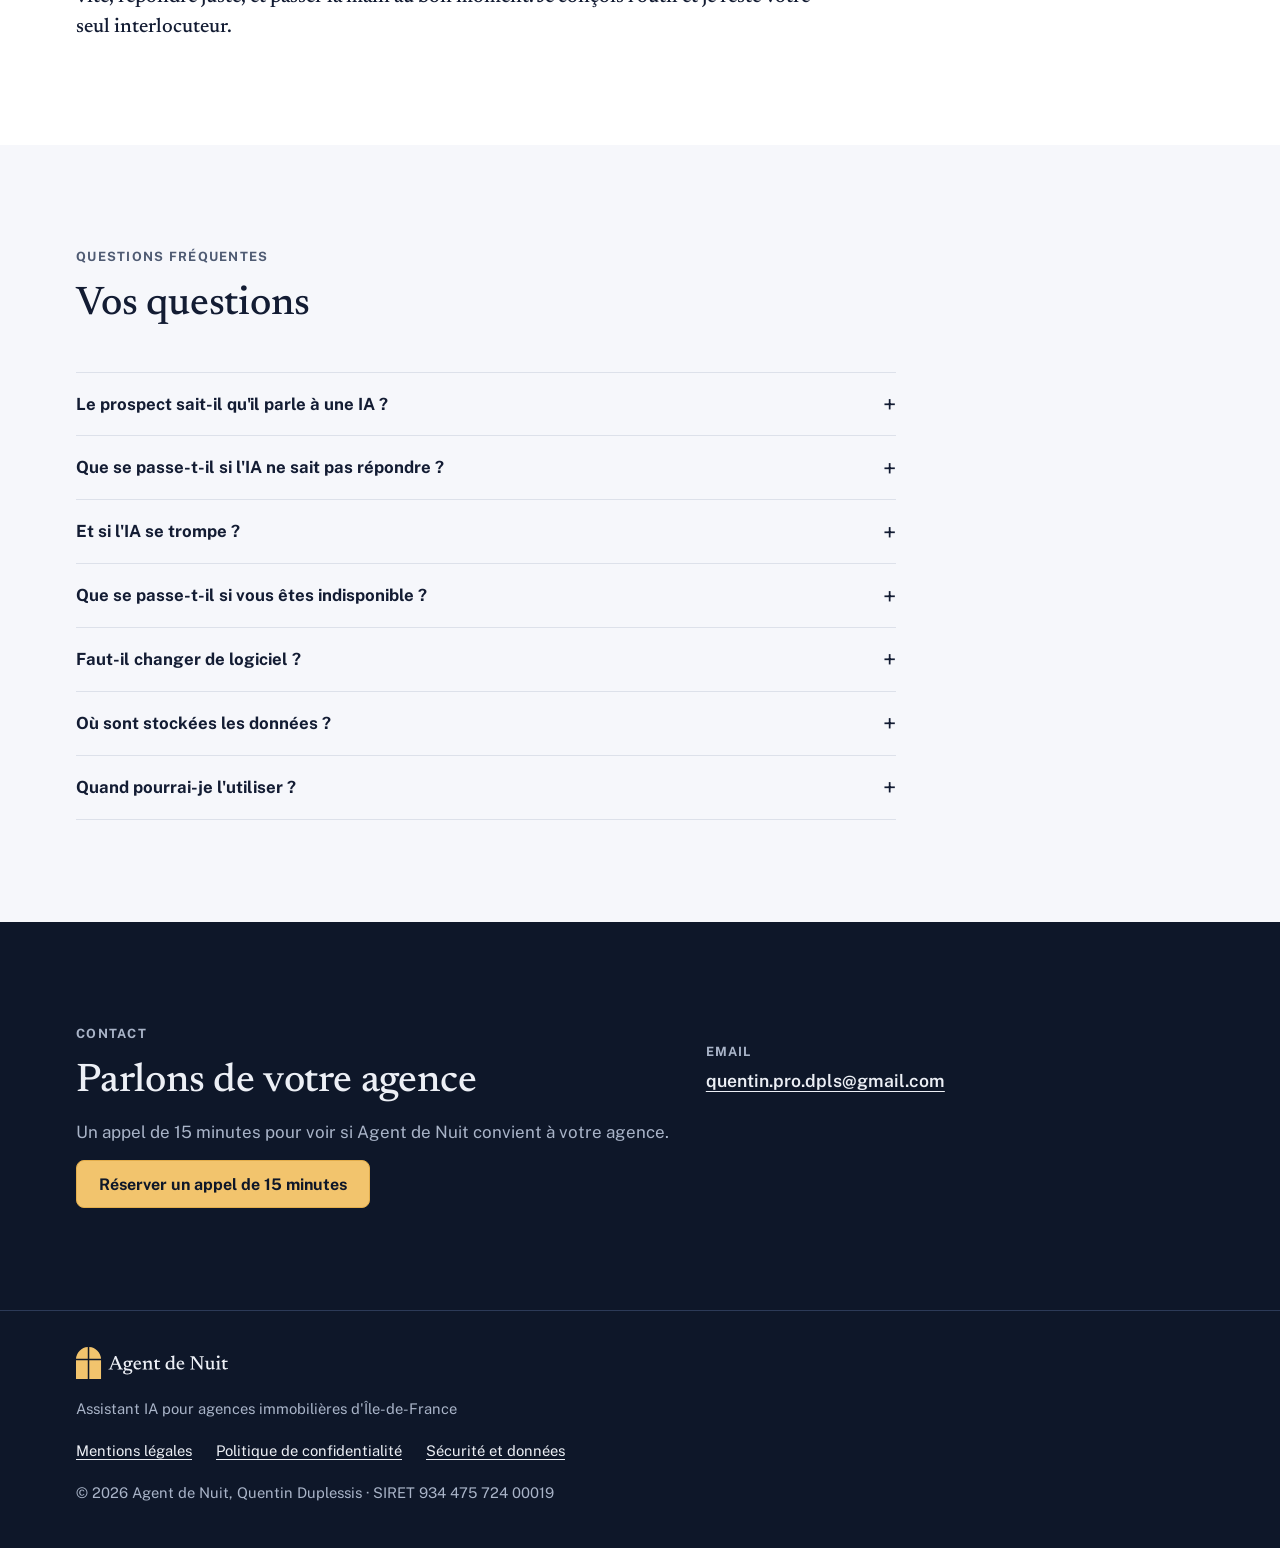
==== commit b2e91485: "Accueil : captures Retina (1x/2x), vue ordinateur en pleine largeur et masquée sur mobile, étape 3 s" ====
--- a/index.html
+++ b/index.html
@@ -97,19 +97,19 @@
             <span class="numero" aria-hidden="true">1</span>
             <h3>Le contact arrive</h3>
             <p>Un prospect écrit sur une annonce, à n'importe quelle heure. L'email du portail est transféré automatiquement à Agent de Nuit.</p>
-            <figure class="capture-img"><img src="assets/captures/1-annonce.webp" width="360" height="769" loading="lazy" decoding="async" alt="Exemple de démonstration : annonce d'un T2 à Colombes sur un portail immobilier, avec le bouton Contacter l'agence."></figure>
+            <figure class="capture-img"><img src="assets/captures/1-annonce.webp" srcset="assets/captures/1-annonce.webp 1x, assets/captures/1-annonce@2x.webp 2x" width="300" height="641" loading="lazy" decoding="async" alt="Exemple de démonstration : annonce d'un T2 à Colombes sur un portail immobilier, avec le bouton Contacter l'agence."></figure>
           </li>
           <li class="etape">
             <span class="numero" aria-hidden="true">2</span>
             <h3>L'assistant répond et qualifie</h3>
             <p>En moins de 2&nbsp;minutes, il répond par email en tant qu'assistant IA de votre agence, avec un bouton pour continuer sur WhatsApp. Il demande le type de logement, le budget charges comprises, les secteurs, la date d'emménagement et la situation professionnelle. Si le bien est loué, il propose vos autres biens en ligne.</p>
-            <figure class="capture-img"><img src="assets/captures/2-reponse.webp" width="360" height="769" loading="lazy" decoding="async" alt="Exemple de démonstration : l'assistant IA se présente et pose les questions de qualification."></figure>
+            <figure class="capture-img"><img src="assets/captures/2-reponse.webp" srcset="assets/captures/2-reponse.webp 1x, assets/captures/2-reponse@2x.webp 2x" width="300" height="641" loading="lazy" decoding="async" alt="Exemple de démonstration : l'assistant IA se présente et pose les questions de qualification."></figure>
           </li>
           <li class="etape">
             <span class="numero" aria-hidden="true">3</span>
             <h3>L'agent immobilier valide</h3>
             <p>L'assistant propose 2 ou 3 créneaux pour un rendez-vous (visite du bien ou rendez-vous en agence, selon votre organisation), lus dans l'agenda de l'agent immobilier. Le créneau choisi est posé en provisoire, l'agent immobilier le valide d'un geste. Le prospect reçoit la confirmation, puis un rappel la veille.</p>
-            <figure class="capture-img"><img src="assets/captures/3-validation.webp" width="360" height="769" loading="lazy" decoding="async" alt="Exemple de démonstration : le rendez-vous est validé par l'agent immobilier sur iPhone."></figure>
+            <figure class="capture-img"><img src="assets/captures/3-validation.webp" srcset="assets/captures/3-validation.webp 1x, assets/captures/3-validation@2x.webp 2x" width="300" height="429" loading="lazy" decoding="async" alt="Exemple de démonstration : rendez-vous provisoire sur iPhone, avec les boutons Valider le rendez-vous et Proposer un autre créneau."></figure>
           </li>
         </ol>
       </div>
@@ -124,7 +124,7 @@
           <p>Côté prospect et côté agent immobilier, sur téléphone et sur ordinateur, en location et en vente.</p>
           <div class="boutons"><a class="bouton" href="demo/">Ouvrir la démo</a></div>
         </div>
-        <figure class="capture-img large"><img src="assets/captures/4-apercu-demo.webp" width="1200" height="750" loading="lazy" decoding="async" alt="Aperçu de la page de démonstration d'Agent de Nuit, avec une agence fictive."></figure>
+        <figure class="capture-img large"><img src="assets/captures/4-apercu-demo.webp" srcset="assets/captures/4-apercu-demo.webp 1200w, assets/captures/4-apercu-demo@2x.webp 2400w" sizes="(min-width: 900px) 610px, calc(100vw - 48px)" width="1200" height="750" loading="lazy" decoding="async" alt="Aperçu de la page de démonstration d'Agent de Nuit, avec une agence fictive."></figure>
       </div>
     </section>
 
@@ -228,10 +228,8 @@
             <li><p><strong>Le récapitulatif du matin,</strong> <span>envoyé à chaque agent immobilier.</span></p></li>
           </ul>
         </div>
-        <div class="captures">
-          <figure class="capture-img"><img src="assets/captures/5-fiche-iphone.webp" width="360" height="769" loading="lazy" decoding="async" alt="Exemple de démonstration : fiche prospect sur iPhone, avec les 5 critères renseignés."></figure>
-          <figure class="capture-img large"><img src="assets/captures/6-ordinateur.webp" width="1200" height="788" loading="lazy" decoding="async" alt="Exemple de démonstration : vue ordinateur avec les demandes, la conversation et le rendez-vous à valider."></figure>
-        </div>
+        <figure class="capture-img appli-tel"><img src="assets/captures/5-fiche-iphone.webp" srcset="assets/captures/5-fiche-iphone.webp 1x, assets/captures/5-fiche-iphone@2x.webp 2x" width="300" height="641" loading="lazy" decoding="async" alt="Exemple de démonstration : fiche prospect sur iPhone, avec les 5 critères renseignés."></figure>
+        <figure class="capture-img large appli-ordi"><img src="assets/captures/6-ordinateur.webp" srcset="assets/captures/6-ordinateur.webp 1120w, assets/captures/6-ordinateur@2x.webp 2240w" sizes="(min-width: 1168px) 1120px, calc(100vw - 48px)" width="1120" height="735" loading="lazy" decoding="async" alt="Exemple de démonstration : vue ordinateur avec les demandes, la conversation et le rendez-vous à valider."></figure>
       </div>
     </section>
 
--- a/assets/css/site.css
+++ b/assets/css/site.css
@@ -150,8 +150,6 @@
 .capture-img img { max-height: 340px; width: auto; height: auto; }
 .capture-img.large { padding: 0; overflow: hidden; }
 .capture-img.large img { max-height: none; width: 100%; }
-.captures { align-items: center; }
-.captures .capture-img:not(.large) { padding: 12px; }
 
 /* ---------- Démonstration ---------- */
 .demo-bloc { display: grid; gap: 28px; align-items: center; }
@@ -202,11 +200,11 @@
 
 /* ---------- Ce que voit l'agent ---------- */
 .appli { display: grid; gap: 32px; align-items: center; }
-@media (min-width: 900px) { .appli { grid-template-columns: 1fr 1.15fr; } }
-.captures { display: grid; grid-template-columns: 1fr 2fr; gap: 14px; }
-.captures .telephone { aspect-ratio: 9 / 19; }
-.captures .ordinateur { aspect-ratio: 16 / 11; align-self: center; }
-.captures .cadre-a-fournir { padding: 12px; font-size: .85rem; }
+@media (min-width: 900px) { .appli { grid-template-columns: 1.3fr 1fr; } }
+.etape .capture-img img { width: 220px; max-height: none; }
+.appli-tel img { width: 260px; max-height: none; }
+.appli-ordi { grid-column: 1 / -1; }
+@media (max-width: 600px) { .appli-ordi { display: none; } }
 
 /* ---------- Mise en place ---------- */
 .parcours { list-style: none; margin: 0; padding: 0; display: grid; gap: 0; counter-reset: pas; max-width: 760px; }
@@ -285,4 +283,3 @@
 .date-maj { font-size: .9rem; color: var(--ardoise); }
 
 /* Captures de l'application : l'une sous l'autre sur téléphone */
-@media (max-width: 600px) { .captures { grid-template-columns: 1fr; } .captures .capture-img img { max-height: 420px; } .captures .capture-img.large img { max-height: none; } }
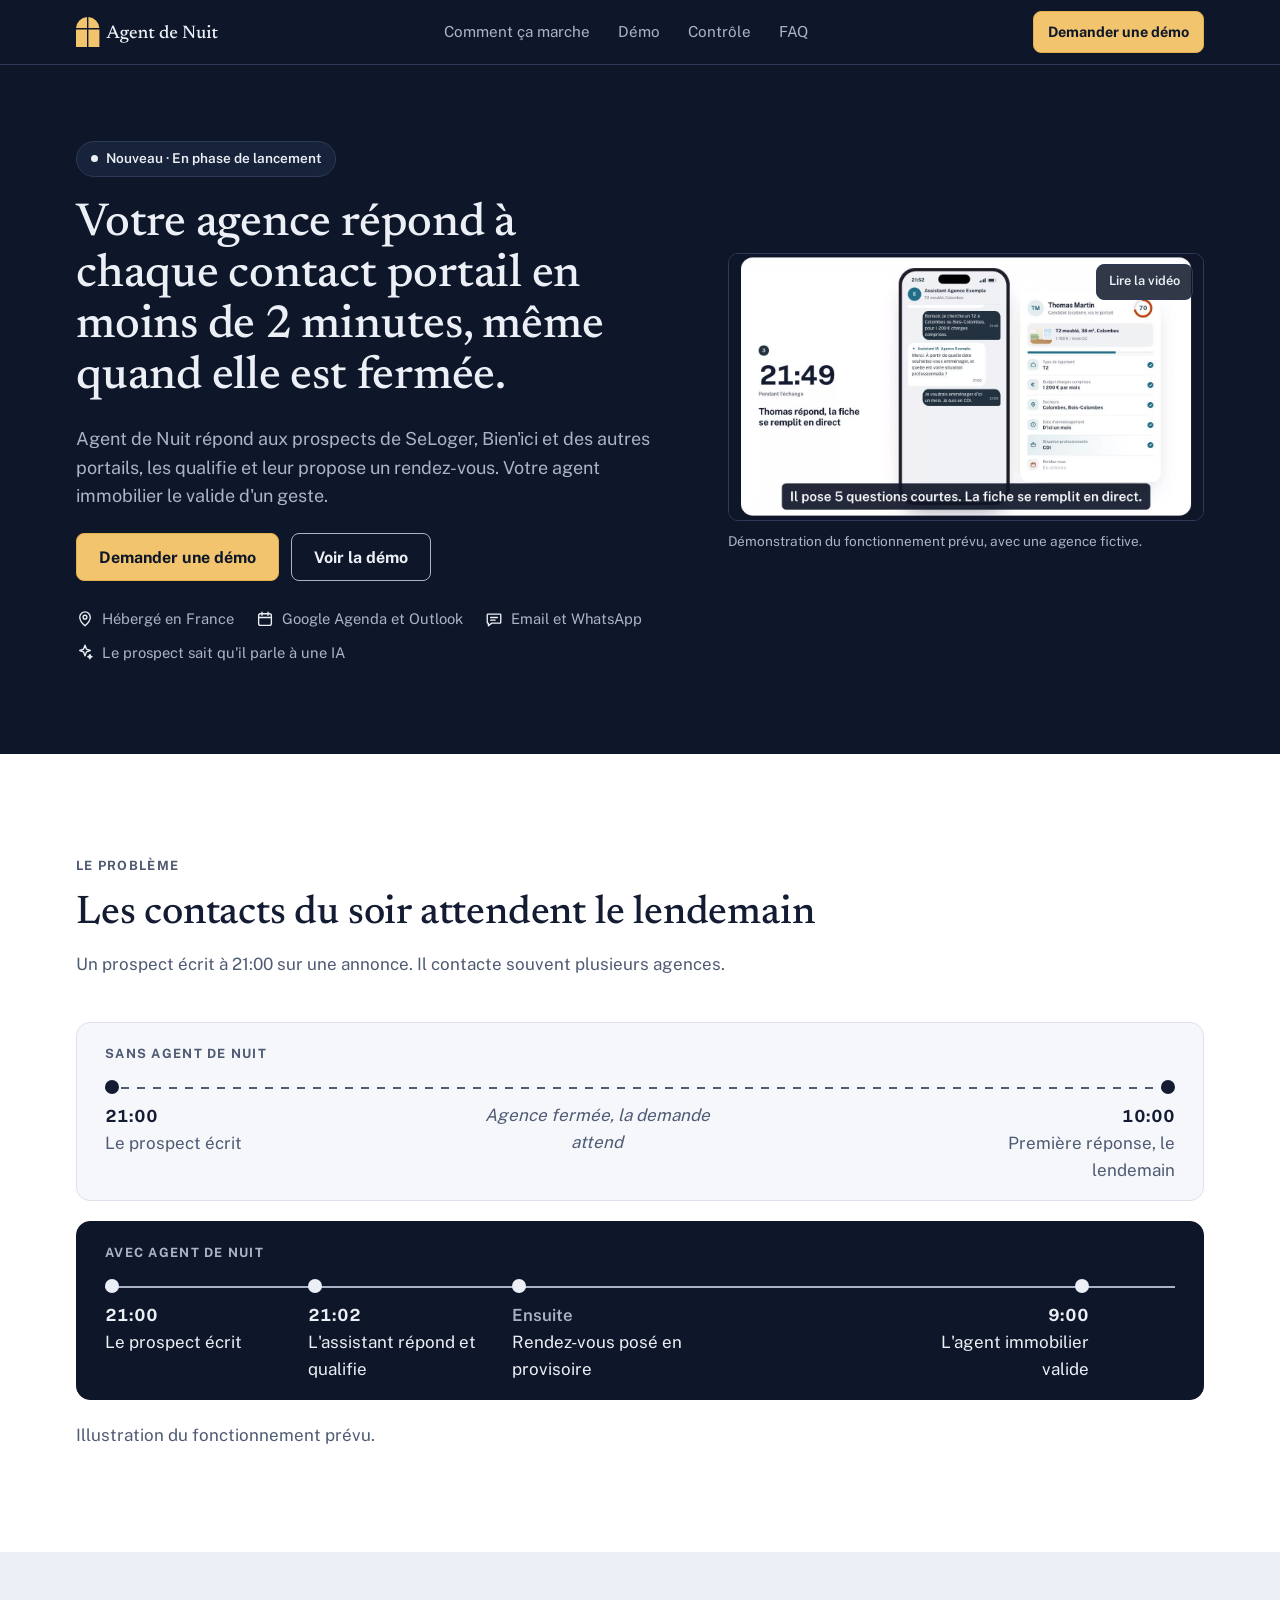
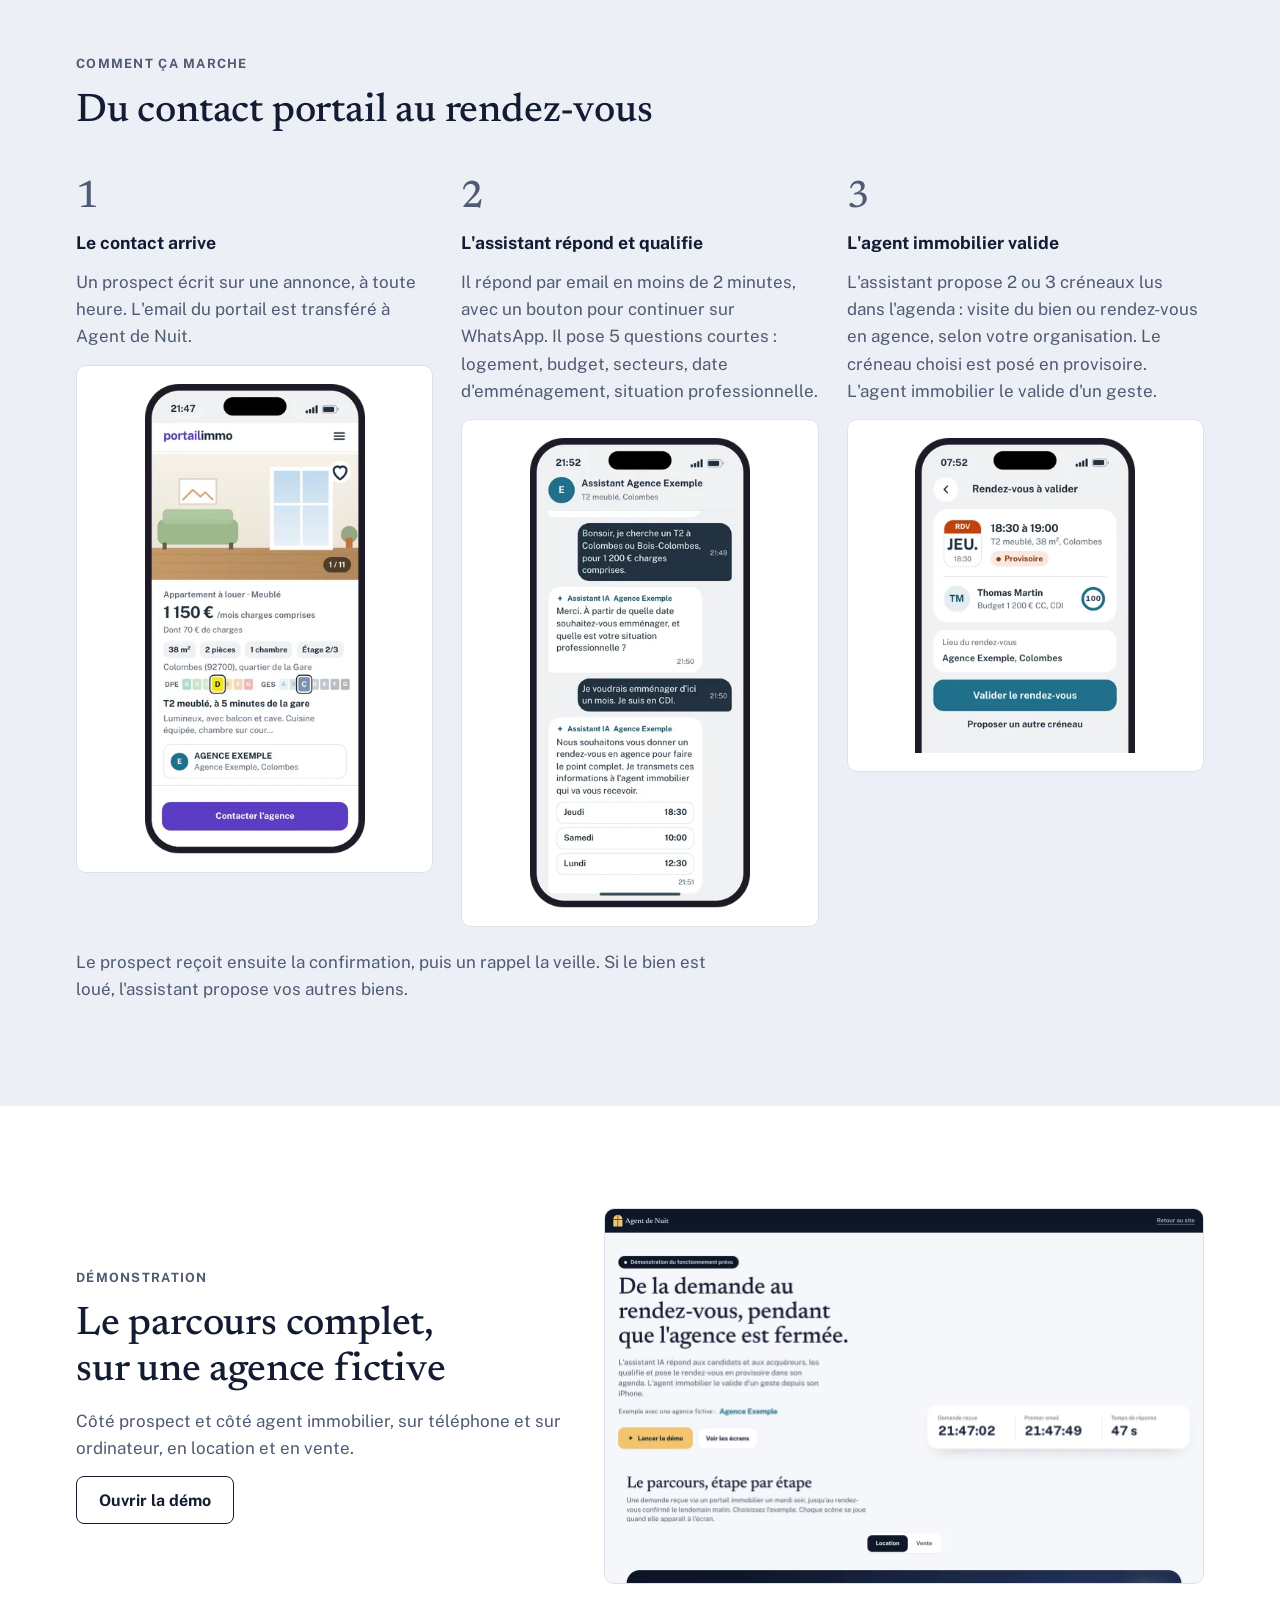
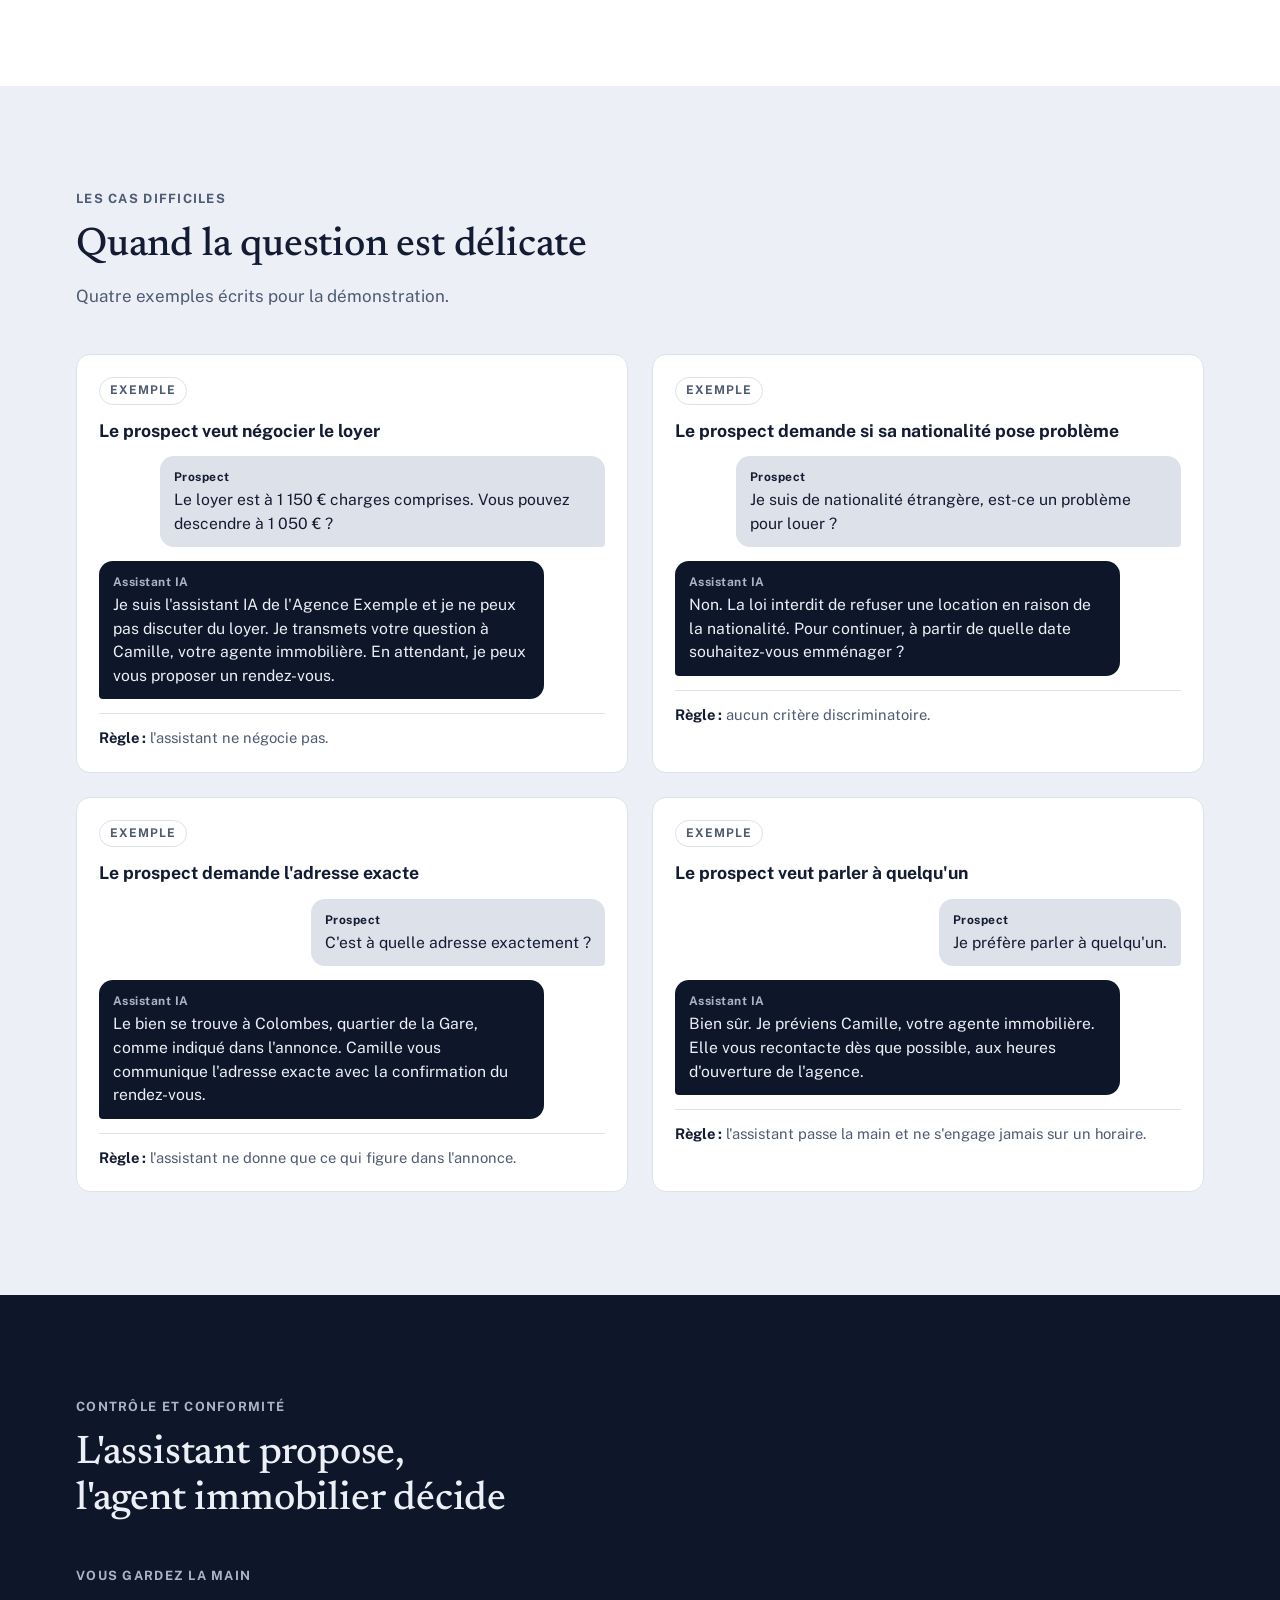
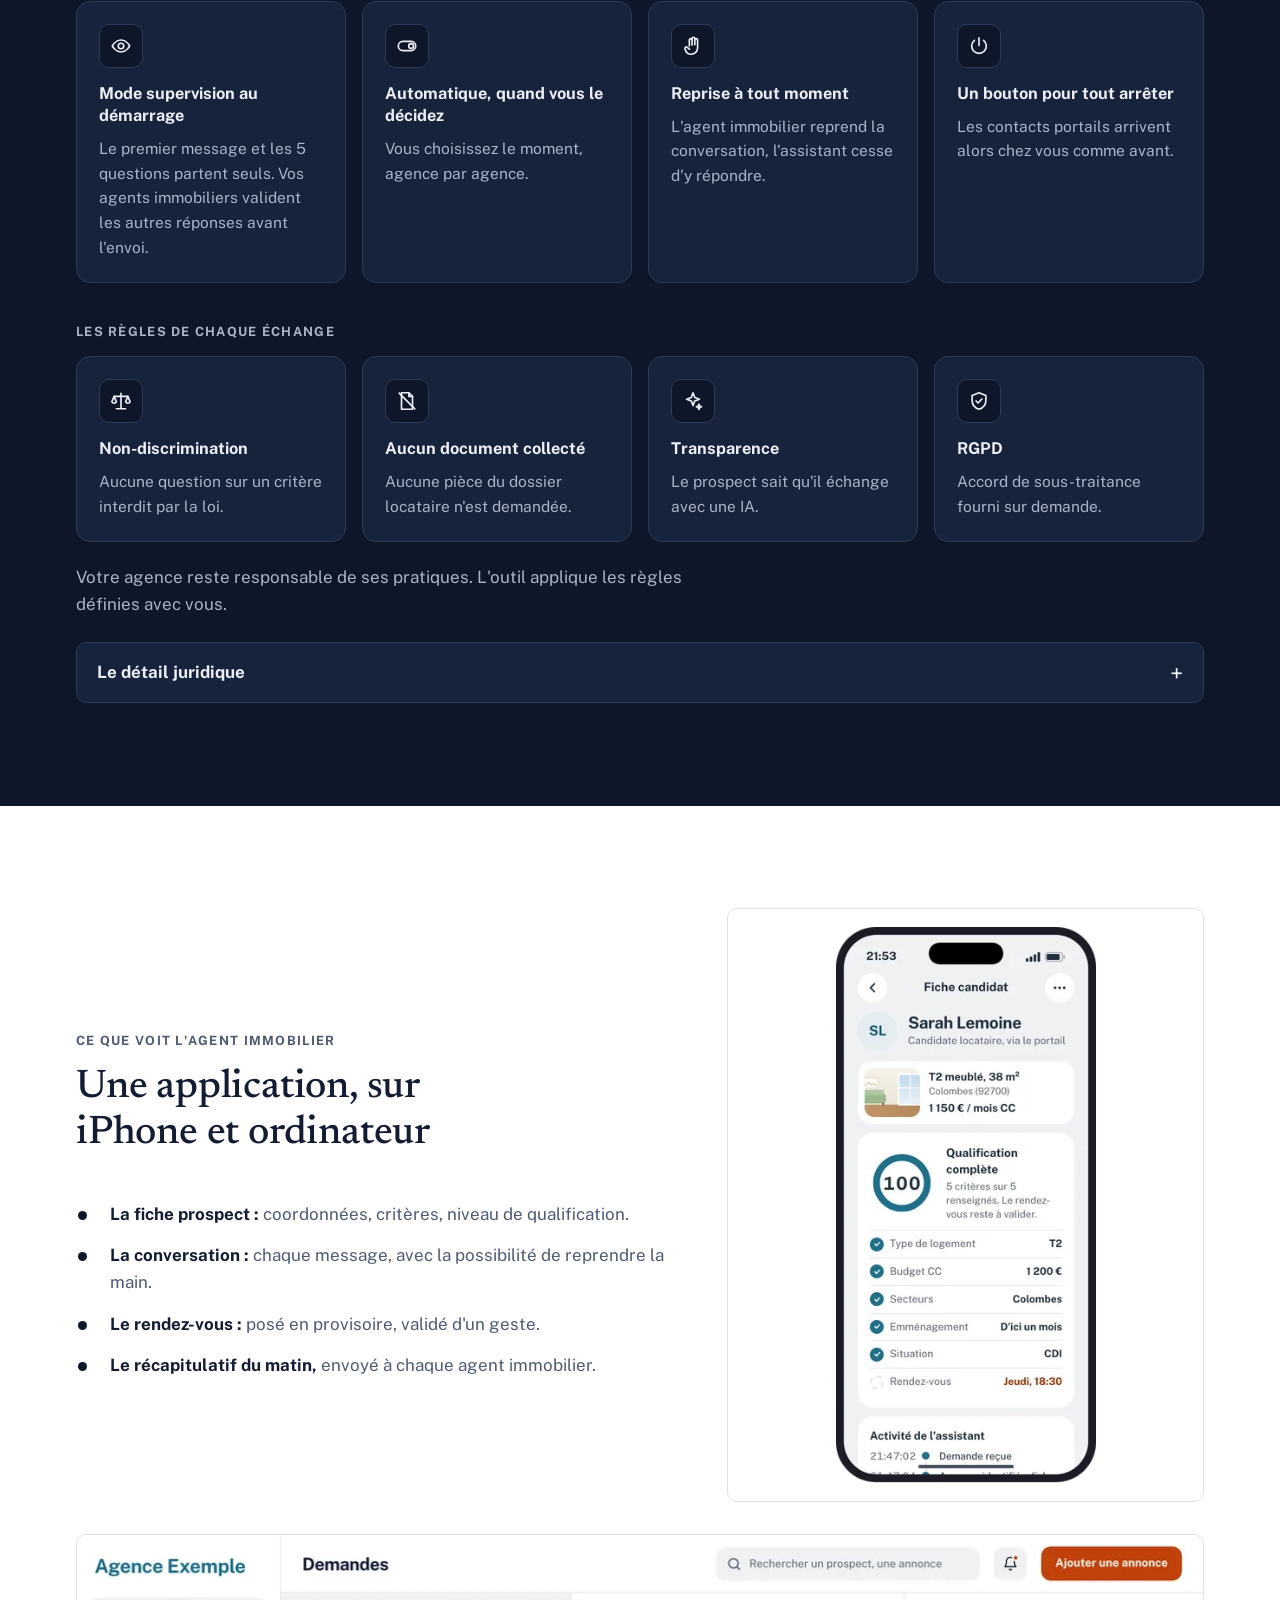
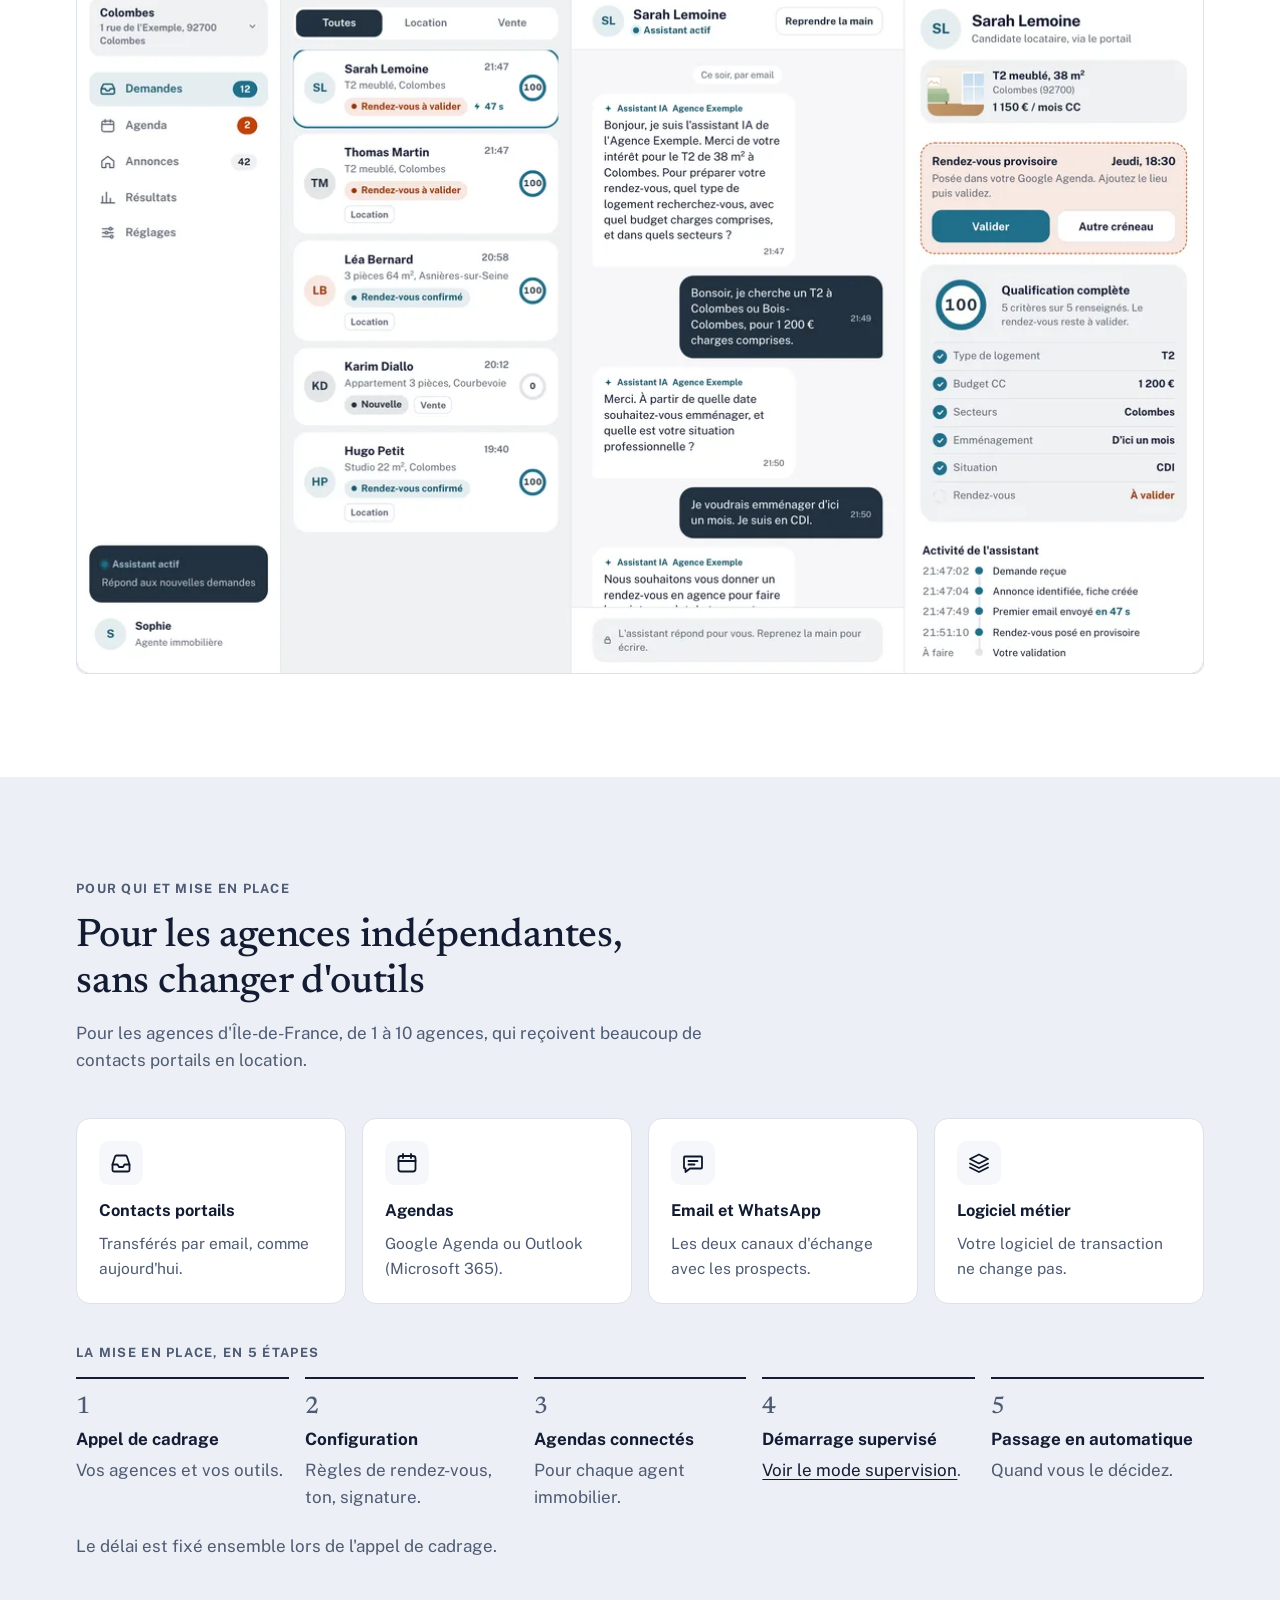
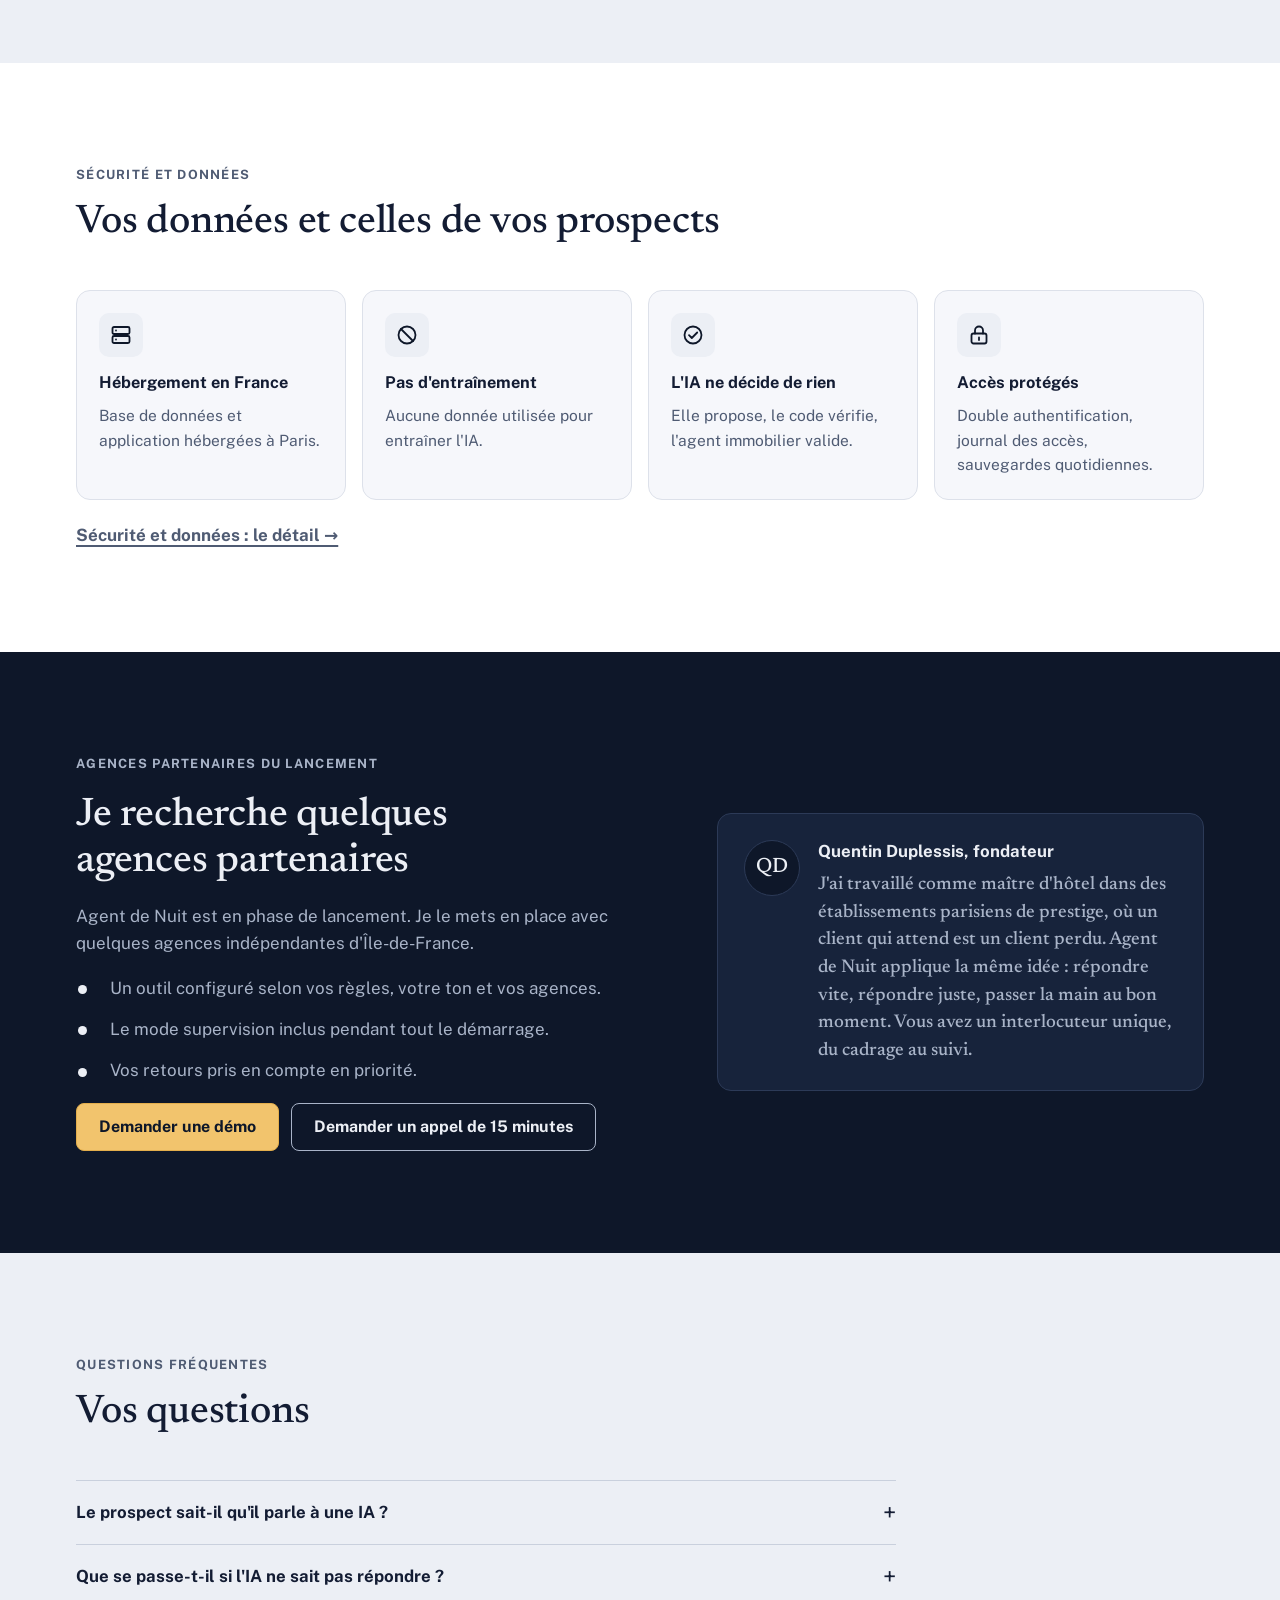
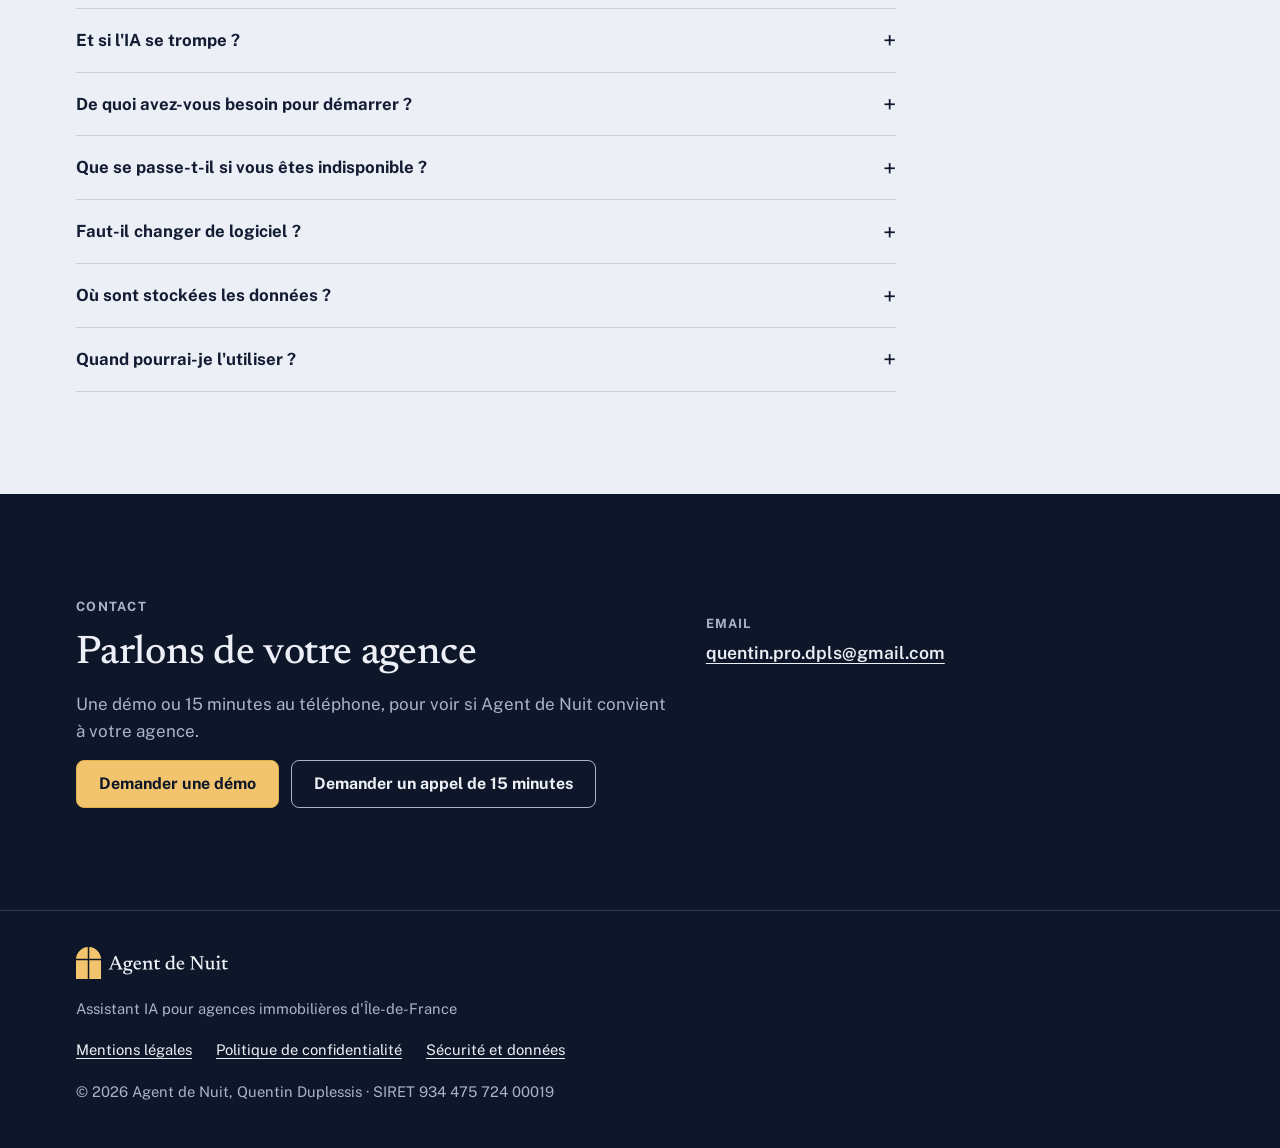
==== commit 80fa90aa: "Accueil : refonte en 12 sections (frise du problème, cartes à icônes, contrôle et conformité fusionn" ====
--- a/index.html
+++ b/index.html
@@ -25,18 +25,45 @@
   <link rel="preload" href="assets/fonts/newsreader-500.woff2" as="font" type="font/woff2" crossorigin>
   <link rel="preload" href="assets/fonts/public-sans-400.woff2" as="font" type="font/woff2" crossorigin>
   <link rel="stylesheet" href="assets/css/site.css">
+  <script>
+    // Apparition douce des sections : seulement si le navigateur la gère et si l'utilisateur ne limite pas les animations.
+    if ("IntersectionObserver" in window && !window.matchMedia("(prefers-reduced-motion: reduce)").matches) document.documentElement.classList.add("anim");
+  </script>
 </head>
-<body>
+<body class="accueil">
   <a class="lien-evitement" href="#contenu">Aller au contenu</a>
 
-  <!-- 1. En-tête -->
+  <!-- Icônes (dessinées pour le site, trait de 1,8) -->
+  <svg width="0" height="0" style="position:absolute" aria-hidden="true" focusable="false">
+    <defs>
+      <symbol id="i-lieu" viewBox="0 0 24 24"><path d="M12 21s-7-6.1-7-11.5a7 7 0 0 1 14 0C19 14.9 12 21 12 21z"/><circle cx="12" cy="9.5" r="2.5"/></symbol>
+      <symbol id="i-agenda" viewBox="0 0 24 24"><rect x="3.5" y="5" width="17" height="15.5" rx="2.5"/><path d="M3.5 10h17M8 3v4M16 3v4"/></symbol>
+      <symbol id="i-message" viewBox="0 0 24 24"><path d="M4 5.5h16a1 1 0 0 1 1 1v10a1 1 0 0 1-1 1H9l-4.5 3.5v-3.5H4a1 1 0 0 1-1-1v-10a1 1 0 0 1 1-1z"/><path d="M7.5 10h9M7.5 13.5h6"/></symbol>
+      <symbol id="i-ia" viewBox="0 0 24 24"><path d="M12 3l1.9 5.1L19 10l-5.1 1.9L12 17l-1.9-5.1L5 10l5.1-1.9z"/><path d="M18.5 15.5l.8 2 2 .8-2 .8-.8 2-.8-2-2-.8 2-.8z"/></symbol>
+      <symbol id="i-oeil" viewBox="0 0 24 24"><path d="M2.5 12S6 5.5 12 5.5 21.5 12 21.5 12 18 18.5 12 18.5 2.5 12 2.5 12z"/><circle cx="12" cy="12" r="3"/></symbol>
+      <symbol id="i-curseur" viewBox="0 0 24 24"><rect x="2.5" y="7" width="19" height="10" rx="5"/><circle cx="16.5" cy="12" r="2.6"/></symbol>
+      <symbol id="i-main" viewBox="0 0 24 24"><path d="M8 12V5.5a1.5 1.5 0 0 1 3 0V11M11 10.5V4a1.5 1.5 0 0 1 3 0v6.5M14 10.5V5.5a1.5 1.5 0 0 1 3 0V14a7 7 0 0 1-7 7h-.5a6 6 0 0 1-4.8-2.4L3.4 15.6a1.6 1.6 0 0 1 2.4-2.1L8 15.5"/></symbol>
+      <symbol id="i-arret" viewBox="0 0 24 24"><path d="M12 3v8.5"/><path d="M7 5.8a8 8 0 1 0 10 0"/></symbol>
+      <symbol id="i-balance" viewBox="0 0 24 24"><path d="M12 3.5v17M7 20.5h10M4.5 7h15M12 5.5L12 7"/><path d="M4.5 7L2 13a3 3 0 0 0 5 0L4.5 7zM19.5 7L17 13a3 3 0 0 0 5 0L19.5 7z"/></symbol>
+      <symbol id="i-document" viewBox="0 0 24 24"><path d="M6 3h8l4 4v14H6z"/><path d="M14 3v4h4M3.5 3.5l17 17"/></symbol>
+      <symbol id="i-bouclier" viewBox="0 0 24 24"><path d="M12 3l7.5 3v5.5c0 4.6-3.2 8.2-7.5 9.5-4.3-1.3-7.5-4.9-7.5-9.5V6z"/><path d="M8.8 12l2.2 2.2 4.2-4.4"/></symbol>
+      <symbol id="i-boite" viewBox="0 0 24 24"><path d="M3.5 13.5l2.6-8a1.5 1.5 0 0 1 1.4-1h9a1.5 1.5 0 0 1 1.4 1l2.6 8V19a1.5 1.5 0 0 1-1.5 1.5h-14A1.5 1.5 0 0 1 3.5 19z"/><path d="M3.5 13.5h5l1.5 2.5h4l1.5-2.5h5"/></symbol>
+      <symbol id="i-couches" viewBox="0 0 24 24"><path d="M12 3.5l9 4.5-9 4.5L3 8z"/><path d="M3 12.5l9 4.5 9-4.5M3 16.5l9 4.5 9-4.5"/></symbol>
+      <symbol id="i-serveur" viewBox="0 0 24 24"><rect x="3.5" y="4" width="17" height="7" rx="1.5"/><rect x="3.5" y="13" width="17" height="7" rx="1.5"/><path d="M7 7.5h.01M7 16.5h.01"/></symbol>
+      <symbol id="i-cerveau" viewBox="0 0 24 24"><circle cx="12" cy="12" r="8.5"/><path d="M6 6l12 12"/></symbol>
+      <symbol id="i-valide" viewBox="0 0 24 24"><circle cx="12" cy="12" r="8.5"/><path d="M8 12.2l2.8 2.8L16.2 9.5"/></symbol>
+      <symbol id="i-cadenas" viewBox="0 0 24 24"><rect x="4.5" y="10.5" width="15" height="10" rx="2"/><path d="M8 10.5V7.5a4 4 0 0 1 8 0v3M12 14.5v2.5"/></symbol>
+    </defs>
+  </svg>
+
+  <!-- En-tête : se réduit au défilement -->
   <header class="entete">
     <div class="conteneur">
       <a class="logo" href="./"><img src="assets/logo/logo-une-ligne-sombre.svg" alt="Agent de Nuit, accueil" width="142" height="30"></a>
       <nav class="navigation" aria-label="Navigation principale">
         <a href="#comment-ca-marche">Comment ça marche</a>
         <a href="#demo">Démo</a>
-        <a href="#conformite">Conformité</a>
+        <a href="#conformite">Contrôle</a>
         <a href="#faq">FAQ</a>
       </nav>
       <a class="bouton petit" href="mailto:quentin.pro.dpls@gmail.com?subject=Demande%20de%20d%C3%A9mo%20Agent%20de%20Nuit&amp;body=Bonjour%20Quentin%2C%0A%0AJe%20souhaite%20voir%20une%20d%C3%A9monstration%20d%27Agent%20de%20Nuit.%0A%0AAgence%20%3A%0ANombre%20d%27agences%20%3A%0AT%C3%A9l%C3%A9phone%20%3A%0ACr%C3%A9neaux%20qui%20me%20conviennent%20%3A%0A%0ACordialement%2C%0A">Demander une démo</a>
@@ -45,17 +72,23 @@
 
   <main id="contenu">
 
-    <!-- 2. Promesse -->
+    <!-- 1. Promesse -->
     <section class="promesse" aria-labelledby="titre-promesse">
       <div class="conteneur">
         <div class="promesse-texte">
           <span class="badge">Nouveau · En phase de lancement</span>
           <h1 id="titre-promesse">Votre agence répond à chaque contact portail en moins de 2&nbsp;minutes, même quand elle est fermée.</h1>
-          <p class="sous-titre">Agent de Nuit répond aux prospects de SeLoger, Bien'ici et des autres portails, les qualifie et leur propose un rendez-vous. Votre agent immobilier le valide d'un geste dans son agenda.</p>
+          <p class="sous-titre">Agent de Nuit répond aux prospects de SeLoger, Bien'ici et des autres portails, les qualifie et leur propose un rendez-vous. Votre agent immobilier le valide d'un geste.</p>
           <div class="boutons">
             <a class="bouton" href="mailto:quentin.pro.dpls@gmail.com?subject=Demande%20de%20d%C3%A9mo%20Agent%20de%20Nuit&amp;body=Bonjour%20Quentin%2C%0A%0AJe%20souhaite%20voir%20une%20d%C3%A9monstration%20d%27Agent%20de%20Nuit.%0A%0AAgence%20%3A%0ANombre%20d%27agences%20%3A%0AT%C3%A9l%C3%A9phone%20%3A%0ACr%C3%A9neaux%20qui%20me%20conviennent%20%3A%0A%0ACordialement%2C%0A">Demander une démo</a>
             <a class="bouton secondaire" href="demo/">Voir la démo</a>
           </div>
+          <ul class="reperes" aria-label="En bref">
+            <li><svg class="ico" aria-hidden="true"><use href="#i-lieu"/></svg>Hébergé en France</li>
+            <li><svg class="ico" aria-hidden="true"><use href="#i-agenda"/></svg>Google Agenda et Outlook</li>
+            <li><svg class="ico" aria-hidden="true"><use href="#i-message"/></svg>Email et WhatsApp</li>
+            <li><svg class="ico" aria-hidden="true"><use href="#i-ia"/></svg>Le prospect sait qu'il parle à une IA</li>
+          </ul>
         </div>
         <figure class="video" style="margin:0">
           <div class="ecran lecteur">
@@ -70,23 +103,39 @@
       </div>
     </section>
 
-    <!-- 3. Le problème -->
-    <section class="bande blanche" aria-labelledby="titre-probleme">
-      <div class="conteneur">
-        <div class="entete-section">
+    <!-- 2. Le problème : frise -->
+    <section class="bande blanche revele" aria-labelledby="titre-probleme">
+      <div class="conteneur">
+        <div class="entete-section">
+          <span class="surtitre">Le problème</span>
           <h2 id="titre-probleme">Les contacts du soir attendent le lendemain</h2>
-        </div>
-        <p class="scene">Un prospect écrit à <span class="heure">21&nbsp;h</span> sur une annonce de location. Il contacte aussi deux autres agences.</p>
-        <div class="trois">
-          <div class="moment"><h3>Le soir et le week-end</h3><p>Les contacts portails s'accumulent jusqu'à la réouverture.</p></div>
-          <div class="moment"><h3>Le matin</h3><p>Vos agents immobiliers trient les demandes avant de rappeler qui que ce soit.</p></div>
-          <div class="moment"><h3>Pendant ce temps</h3><p>Le prospect risque de visiter avec l'agence qui a répondu la première.</p></div>
-        </div>
-      </div>
-    </section>
-
-    <!-- 4. Comment ça marche -->
-    <section class="bande" id="comment-ca-marche" aria-labelledby="titre-marche">
+          <p>Un prospect écrit à 21:00 sur une annonce. Il contacte souvent plusieurs agences.</p>
+        </div>
+        <div class="frises">
+          <div class="frise sans">
+            <h3 class="frise-titre">Sans Agent de Nuit</h3>
+            <ol>
+              <li style="--x:0%"><time>21:00</time><span>Le prospect écrit</span></li>
+              <li class="attente" style="--x:46%" aria-hidden="true"><span>Agence fermée, la demande attend</span></li>
+              <li class="fin" style="--x:100%"><time>10:00</time><span>Première réponse, le lendemain</span></li>
+            </ol>
+          </div>
+          <div class="frise avec">
+            <h3 class="frise-titre">Avec Agent de Nuit</h3>
+            <ol>
+              <li style="--x:0%"><time>21:00</time><span>Le prospect écrit</span></li>
+              <li style="--x:19%"><time>21:02</time><span>L'assistant répond et qualifie</span></li>
+              <li style="--x:38%"><span class="sans-heure">Ensuite</span><span>Rendez-vous posé en provisoire</span></li>
+              <li class="fin" style="--x:92%"><time>9:00</time><span>L'agent immobilier valide</span></li>
+            </ol>
+          </div>
+        </div>
+        <p class="note">Illustration du fonctionnement prévu.</p>
+      </div>
+    </section>
+
+    <!-- 3. Comment ça marche -->
+    <section class="bande lune revele" id="comment-ca-marche" aria-labelledby="titre-marche">
       <div class="conteneur">
         <div class="entete-section">
           <span class="surtitre">Comment ça marche</span>
@@ -96,40 +145,41 @@
           <li class="etape">
             <span class="numero" aria-hidden="true">1</span>
             <h3>Le contact arrive</h3>
-            <p>Un prospect écrit sur une annonce, à n'importe quelle heure. L'email du portail est transféré automatiquement à Agent de Nuit.</p>
+            <p>Un prospect écrit sur une annonce, à toute heure. L'email du portail est transféré à Agent de Nuit.</p>
             <figure class="capture-img"><img src="assets/captures/1-annonce.webp" srcset="assets/captures/1-annonce.webp 1x, assets/captures/1-annonce@2x.webp 2x" width="300" height="641" loading="lazy" decoding="async" alt="Exemple de démonstration : annonce d'un T2 à Colombes sur un portail immobilier, avec le bouton Contacter l'agence."></figure>
           </li>
           <li class="etape">
             <span class="numero" aria-hidden="true">2</span>
             <h3>L'assistant répond et qualifie</h3>
-            <p>En moins de 2&nbsp;minutes, il répond par email en tant qu'assistant IA de votre agence, avec un bouton pour continuer sur WhatsApp. Il demande le type de logement, le budget charges comprises, les secteurs, la date d'emménagement et la situation professionnelle. Si le bien est loué, il propose vos autres biens en ligne.</p>
+            <p>Il répond par email en moins de 2&nbsp;minutes, avec un bouton pour continuer sur WhatsApp. Il pose 5 questions courtes : logement, budget, secteurs, date d'emménagement, situation professionnelle.</p>
             <figure class="capture-img"><img src="assets/captures/2-reponse.webp" srcset="assets/captures/2-reponse.webp 1x, assets/captures/2-reponse@2x.webp 2x" width="300" height="641" loading="lazy" decoding="async" alt="Exemple de démonstration : l'assistant IA se présente et pose les questions de qualification."></figure>
           </li>
           <li class="etape">
             <span class="numero" aria-hidden="true">3</span>
             <h3>L'agent immobilier valide</h3>
-            <p>L'assistant propose 2 ou 3 créneaux pour un rendez-vous (visite du bien ou rendez-vous en agence, selon votre organisation), lus dans l'agenda de l'agent immobilier. Le créneau choisi est posé en provisoire, l'agent immobilier le valide d'un geste. Le prospect reçoit la confirmation, puis un rappel la veille.</p>
+            <p>L'assistant propose 2 ou 3 créneaux lus dans l'agenda : visite du bien ou rendez-vous en agence, selon votre organisation. Le créneau choisi est posé en provisoire. L'agent immobilier le valide d'un geste.</p>
             <figure class="capture-img"><img src="assets/captures/3-validation.webp" srcset="assets/captures/3-validation.webp 1x, assets/captures/3-validation@2x.webp 2x" width="300" height="429" loading="lazy" decoding="async" alt="Exemple de démonstration : rendez-vous provisoire sur iPhone, avec les boutons Valider le rendez-vous et Proposer un autre créneau."></figure>
           </li>
         </ol>
-      </div>
-    </section>
-
-    <!-- 5. La démonstration -->
-    <section class="bande blanche" id="demo" aria-labelledby="titre-demo">
+        <p class="note">Le prospect reçoit ensuite la confirmation, puis un rappel la veille. Si le bien est loué, l'assistant propose vos autres biens.</p>
+      </div>
+    </section>
+
+    <!-- 4. La démonstration -->
+    <section class="bande blanche revele" id="demo" aria-labelledby="titre-demo">
       <div class="conteneur demo-bloc">
-        <div class="entete-section" style="margin-bottom:0">
+        <div class="entete-section sans-marge">
           <span class="surtitre">Démonstration</span>
           <h2 id="titre-demo">Le parcours complet, sur une agence fictive</h2>
           <p>Côté prospect et côté agent immobilier, sur téléphone et sur ordinateur, en location et en vente.</p>
-          <div class="boutons"><a class="bouton" href="demo/">Ouvrir la démo</a></div>
+          <div class="boutons"><a class="bouton contour" href="demo/">Ouvrir la démo</a></div>
         </div>
         <figure class="capture-img large"><img src="assets/captures/4-apercu-demo.webp" srcset="assets/captures/4-apercu-demo.webp 1200w, assets/captures/4-apercu-demo@2x.webp 2400w" sizes="(min-width: 900px) 610px, calc(100vw - 48px)" width="1200" height="750" loading="lazy" decoding="async" alt="Aperçu de la page de démonstration d'Agent de Nuit, avec une agence fictive."></figure>
       </div>
     </section>
 
-    <!-- 6. Les cas difficiles -->
-    <section class="bande" aria-labelledby="titre-cas">
+    <!-- 5. Les cas difficiles -->
+    <section class="bande lune revele" aria-labelledby="titre-cas">
       <div class="conteneur">
         <div class="entete-section">
           <span class="surtitre">Les cas difficiles</span>
@@ -164,44 +214,36 @@
             <h3>Le prospect veut parler à quelqu'un</h3>
             <p class="bulle prospect"><span class="qui">Prospect</span>Je préfère parler à quelqu'un.</p>
             <p class="bulle assistant"><span class="qui">Assistant IA</span>Bien sûr. Je préviens Camille, votre agente immobilière. Elle vous recontacte dès que possible, aux heures d'ouverture de l'agence.</p>
-            <p class="regle"><strong>Règle :</strong> l'assistant passe la main et ne s'engage jamais sur un horaire au nom de l'agent immobilier.</p>
+            <p class="regle"><strong>Règle :</strong> l'assistant passe la main et ne s'engage jamais sur un horaire.</p>
           </article>
         </div>
       </div>
     </section>
 
-    <!-- 7. Vous gardez la main -->
-    <section class="bande nuit" aria-labelledby="titre-main">
-      <div class="conteneur">
-        <div class="entete-section">
-          <span class="surtitre">Vous gardez la main</span>
-          <h2 id="titre-main">L'assistant propose, l'agent immobilier décide</h2>
-        </div>
-        <ul class="points">
-          <li><h3>Mode supervision au démarrage</h3><p>La première réponse et les questions de qualification partent tout de suite ; vos agents immobiliers valident les autres réponses avant l'envoi.</p></li>
-          <li><h3>Mode automatique quand l'agence le décide</h3><p>Vous choisissez le moment, agence par agence.</p></li>
-          <li><h3>Reprise à tout moment</h3><p>L'agent immobilier reprend une conversation, l'assistant cesse d'y répondre.</p></li>
-          <li><h3>Un bouton pour tout arrêter</h3><p>Les contacts portails arrivent alors chez vous comme avant.</p></li>
+    <!-- 6. Contrôle et conformité -->
+    <section class="bande nuit revele" id="conformite" aria-labelledby="titre-controle">
+      <div class="conteneur">
+        <div class="entete-section">
+          <span class="surtitre">Contrôle et conformité</span>
+          <h2 id="titre-controle">L'assistant propose, l'agent immobilier décide</h2>
+        </div>
+        <h3 class="sous-titre-section">Vous gardez la main</h3>
+        <ul class="cartes quatre">
+          <li class="carte" id="supervision"><svg class="ico" aria-hidden="true"><use href="#i-oeil"/></svg><h4>Mode supervision au démarrage</h4><p>Le premier message et les 5 questions partent seuls. Vos agents immobiliers valident les autres réponses avant l'envoi.</p></li>
+          <li class="carte"><svg class="ico" aria-hidden="true"><use href="#i-curseur"/></svg><h4>Automatique, quand vous le décidez</h4><p>Vous choisissez le moment, agence par agence.</p></li>
+          <li class="carte"><svg class="ico" aria-hidden="true"><use href="#i-main"/></svg><h4>Reprise à tout moment</h4><p>L'agent immobilier reprend la conversation, l'assistant cesse d'y répondre.</p></li>
+          <li class="carte"><svg class="ico" aria-hidden="true"><use href="#i-arret"/></svg><h4>Un bouton pour tout arrêter</h4><p>Les contacts portails arrivent alors chez vous comme avant.</p></li>
         </ul>
-      </div>
-    </section>
-
-    <!-- 8. Conformité -->
-    <section class="bande blanche" id="conformite" aria-labelledby="titre-conformite">
-      <div class="conteneur">
-        <div class="entete-section">
-          <span class="surtitre">Conformité</span>
-          <h2 id="titre-conformite">Les règles qui encadrent chaque échange</h2>
-        </div>
-        <ul class="faits deux">
-          <li><p><strong>Non-discrimination.</strong> <span>Aucune question sur un critère interdit par la loi.</span></p></li>
-          <li><p><strong>Aucun document collecté.</strong> <span>Aucune pièce du dossier locataire n'est demandée.</span></p></li>
-          <li><p><strong>Transparence.</strong> <span>Le prospect sait qu'il échange avec une IA.</span></p></li>
-          <li><p><strong>RGPD.</strong> <span>Accord de sous-traitance fourni sur demande.</span></p></li>
+        <h3 class="sous-titre-section">Les règles de chaque échange</h3>
+        <ul class="cartes quatre">
+          <li class="carte"><svg class="ico" aria-hidden="true"><use href="#i-balance"/></svg><h4>Non-discrimination</h4><p>Aucune question sur un critère interdit par la loi.</p></li>
+          <li class="carte"><svg class="ico" aria-hidden="true"><use href="#i-document"/></svg><h4>Aucun document collecté</h4><p>Aucune pièce du dossier locataire n'est demandée.</p></li>
+          <li class="carte"><svg class="ico" aria-hidden="true"><use href="#i-ia"/></svg><h4>Transparence</h4><p>Le prospect sait qu'il échange avec une IA.</p></li>
+          <li class="carte"><svg class="ico" aria-hidden="true"><use href="#i-bouclier"/></svg><h4>RGPD</h4><p>Accord de sous-traitance fourni sur demande.</p></li>
         </ul>
         <p class="note">Votre agence reste responsable de ses pratiques. L'outil applique les règles définies avec vous.</p>
         <details class="depliable">
-          <summary>Le détail</summary>
+          <summary>Le détail juridique</summary>
           <div class="contenu">
             <!-- JURISTE : relire les quatre paragraphes ci-dessous -->
             <p><strong>Non-discrimination.</strong> L'assistant ne pose aucune question sur un critère interdit par la loi du 6 juillet 1989 et par le Code pénal : origine, nationalité, situation de famille, état de santé, et les autres critères listés par la loi. Il qualifie uniquement sur le logement, le budget, les secteurs, la date d'emménagement et la situation professionnelle.</p>
@@ -213,8 +255,8 @@
       </div>
     </section>
 
-    <!-- 9. Ce que voit l'agent immobilier -->
-    <section class="bande" aria-labelledby="titre-appli">
+    <!-- 7. Ce que voit l'agent immobilier -->
+    <section class="bande blanche revele" aria-labelledby="titre-appli">
       <div class="conteneur appli">
         <div>
           <div class="entete-section">
@@ -224,7 +266,7 @@
           <ul class="faits">
             <li><p><strong>La fiche prospect :</strong> <span>coordonnées, critères, niveau de qualification.</span></p></li>
             <li><p><strong>La conversation :</strong> <span>chaque message, avec la possibilité de reprendre la main.</span></p></li>
-            <li><p><strong>Le rendez-vous :</strong> <span>le créneau apparaît en provisoire. Un geste pour le valider.</span></p></li>
+            <li><p><strong>Le rendez-vous :</strong> <span>posé en provisoire, validé d'un geste.</span></p></li>
             <li><p><strong>Le récapitulatif du matin,</strong> <span>envoyé à chaque agent immobilier.</span></p></li>
           </ul>
         </div>
@@ -233,46 +275,88 @@
       </div>
     </section>
 
-    <!-- 10. Pour qui, avec quels outils -->
-    <section class="bande blanche" aria-labelledby="titre-outils">
-      <div class="conteneur deux-colonnes">
-        <div class="entete-section">
-          <span class="surtitre">Pour qui</span>
+    <!-- 8. Pour qui et mise en place -->
+    <section class="bande lune revele" aria-labelledby="titre-outils">
+      <div class="conteneur">
+        <div class="entete-section">
+          <span class="surtitre">Pour qui et mise en place</span>
           <h2 id="titre-outils">Pour les agences indépendantes, sans changer d'outils</h2>
-          <p>Agent de Nuit s'adresse aux agences indépendantes d'<span class="nowrap">Île-de-France</span>, de 1 à 10 agences, qui reçoivent beaucoup de contacts portails en location.</p>
-        </div>
-        <div>
-        <ul class="faits">
-          <li><p><strong>Les contacts portails</strong> <span>sont transférés par email, comme aujourd'hui.</span></p></li>
-          <li><p><strong>Les rendez-vous</strong> <span>arrivent dans l'agenda de vos agents immobiliers. Fonctionne avec Google Agenda et Outlook (Microsoft 365).</span></p></li>
-          <li><p><strong>Les échanges</strong> <span>avec les prospects passent par email et WhatsApp.</span></p></li>
+          <p>Pour les agences d'<span class="nowrap">Île-de-France</span>, de 1 à 10 agences, qui reçoivent beaucoup de contacts portails en location.</p>
+        </div>
+        <ul class="cartes quatre">
+          <li class="carte"><svg class="ico" aria-hidden="true"><use href="#i-boite"/></svg><h3>Contacts portails</h3><p>Transférés par email, comme aujourd'hui.</p></li>
+          <li class="carte"><svg class="ico" aria-hidden="true"><use href="#i-agenda"/></svg><h3>Agendas</h3><p>Google Agenda ou Outlook (Microsoft 365).</p></li>
+          <li class="carte"><svg class="ico" aria-hidden="true"><use href="#i-message"/></svg><h3>Email et WhatsApp</h3><p>Les deux canaux d'échange avec les prospects.</p></li>
+          <li class="carte"><svg class="ico" aria-hidden="true"><use href="#i-couches"/></svg><h3>Logiciel métier</h3><p>Votre logiciel de transaction ne change pas.</p></li>
         </ul>
-        <p class="note">Votre logiciel de transaction et de gestion ne change pas. Agent de Nuit n'y est pas relié.</p>
-        </div>
-      </div>
-    </section>
-
-    <!-- 11. Mise en place -->
-    <section class="bande" aria-labelledby="titre-mise-en-place">
-      <div class="conteneur">
-        <div class="entete-section">
-          <span class="surtitre">Mise en place</span>
-          <h2 id="titre-mise-en-place">Une mise en place faite avec vous</h2>
-        </div>
-        <div class="deux-colonnes">
-        <div>
+        <h3 class="sous-titre-section">La mise en place, en 5 étapes</h3>
         <ol class="parcours">
-          <li><p><strong>Appel de cadrage.</strong> <span>Je fais le point avec vous sur vos agences et vos outils.</span></p></li>
-          <li><p><strong>Configuration.</strong> <span>Règles de rendez-vous, ton, signature, ce que l'assistant ne doit jamais dire.</span></p></li>
-          <li><p><strong>Connexion des agendas.</strong> <span>Google Agenda ou Outlook, pour chaque agent immobilier.</span></p></li>
-          <li><p><strong>Mode supervision.</strong> <span>La première réponse et les questions de qualification partent tout de suite ; vos agents immobiliers valident les autres réponses avant l'envoi.</span></p></li>
-          <li><p><strong>Passage en automatique,</strong> <span>quand vous le décidez.</span></p></li>
+          <li><strong>Appel de cadrage</strong><span>Vos agences et vos outils.</span></li>
+          <li><strong>Configuration</strong><span>Règles de rendez-vous, ton, signature.</span></li>
+          <li><strong>Agendas connectés</strong><span>Pour chaque agent immobilier.</span></li>
+          <li><strong>Démarrage supervisé</strong><span><a href="#supervision">Voir le mode supervision</a>.</span></li>
+          <li><strong>Passage en automatique</strong><span>Quand vous le décidez.</span></li>
         </ol>
         <p class="note">Le délai est fixé ensemble lors de l'appel de cadrage.</p>
-        </div>
-        <details class="depliable fournir">
-          <summary>Ce que votre agence fournit</summary>
-          <div class="contenu">
+      </div>
+    </section>
+
+    <!-- 9. Sécurité -->
+    <section class="bande blanche revele" aria-labelledby="titre-securite">
+      <div class="conteneur">
+        <div class="entete-section">
+          <span class="surtitre">Sécurité et données</span>
+          <h2 id="titre-securite">Vos données et celles de vos prospects</h2>
+        </div>
+        <ul class="cartes quatre">
+          <li class="carte"><svg class="ico" aria-hidden="true"><use href="#i-serveur"/></svg><h3>Hébergement en France</h3><p>Base de données et application hébergées à Paris.</p></li>
+          <li class="carte"><svg class="ico" aria-hidden="true"><use href="#i-cerveau"/></svg><h3>Pas d'entraînement</h3><p>Aucune donnée utilisée pour entraîner l'IA.</p></li>
+          <li class="carte"><svg class="ico" aria-hidden="true"><use href="#i-valide"/></svg><h3>L'IA ne décide de rien</h3><p>Elle propose, le code vérifie, l'agent immobilier valide.</p></li>
+          <li class="carte"><svg class="ico" aria-hidden="true"><use href="#i-cadenas"/></svg><h3>Accès protégés</h3><p>Double authentification, journal des accès, sauvegardes quotidiennes.</p></li>
+        </ul>
+        <p class="note"><a class="lien-fleche" href="securite/">Sécurité et données : le détail →</a></p>
+      </div>
+    </section>
+
+    <!-- 10. Agences partenaires et fondateur -->
+    <section class="bande nuit revele" aria-labelledby="titre-partenaires">
+      <div class="conteneur partenaires">
+        <div class="entete-section sans-marge">
+          <span class="surtitre">Agences partenaires du lancement</span>
+          <h2 id="titre-partenaires">Je recherche quelques agences partenaires</h2>
+          <p>Agent de Nuit est en phase de lancement. Je le mets en place avec quelques agences indépendantes d'<span class="nowrap">Île-de-France</span>.</p>
+          <ul class="faits">
+            <li><p>Un outil configuré selon vos règles, votre ton et vos agences.</p></li>
+            <li><p>Le mode supervision inclus pendant tout le démarrage.</p></li>
+            <li><p>Vos retours pris en compte en priorité.</p></li>
+          </ul>
+          <div class="boutons">
+            <a class="bouton" href="mailto:quentin.pro.dpls@gmail.com?subject=Demande%20de%20d%C3%A9mo%20Agent%20de%20Nuit&amp;body=Bonjour%20Quentin%2C%0A%0AJe%20souhaite%20voir%20une%20d%C3%A9monstration%20d%27Agent%20de%20Nuit.%0A%0AAgence%20%3A%0ANombre%20d%27agences%20%3A%0AT%C3%A9l%C3%A9phone%20%3A%0ACr%C3%A9neaux%20qui%20me%20conviennent%20%3A%0A%0ACordialement%2C%0A">Demander une démo</a>
+            <a class="bouton secondaire" href="mailto:quentin.pro.dpls@gmail.com?subject=Demande%20d%27appel%20de%2015%20minutes%20%3A%20Agent%20de%20Nuit&amp;body=Bonjour%20Quentin%2C%0A%0AJe%20souhaite%20%C3%A9changer%2015%20minutes%20au%20sujet%20d%27Agent%20de%20Nuit.%0A%0AAgence%20%3A%0ANombre%20d%27agences%20%3A%0AT%C3%A9l%C3%A9phone%20%3A%0ACr%C3%A9neaux%20qui%20me%20conviennent%20%3A%0A%0ACordialement%2C%0A">Demander un appel de 15 minutes</a>
+          </div>
+        </div>
+        <aside class="fondateur" aria-labelledby="titre-moi">
+          <span class="initiales" aria-hidden="true">QD</span>
+          <div>
+            <h3 id="titre-moi">Quentin Duplessis, fondateur</h3>
+            <p>J'ai travaillé comme maître d'hôtel dans des établissements parisiens de prestige, où un client qui attend est un client perdu. Agent de Nuit applique la même idée : répondre vite, répondre juste, passer la main au bon moment. Vous avez un interlocuteur unique, du cadrage au suivi.</p>
+          </div>
+        </aside>
+      </div>
+    </section>
+
+    <!-- 11. FAQ -->
+    <section class="bande lune revele" id="faq" aria-labelledby="titre-faq">
+      <div class="conteneur">
+        <div class="entete-section">
+          <span class="surtitre">Questions fréquentes</span>
+          <h2 id="titre-faq">Vos questions</h2>
+        </div>
+        <div class="faq">
+          <details><summary>Le prospect sait-il qu'il parle à une IA&nbsp;?</summary><p>Oui. L'assistant se présente comme l'assistant IA de votre agence dès le premier message.</p></details>
+          <details><summary>Que se passe-t-il si l'IA ne sait pas répondre&nbsp;?</summary><p>Elle le dit au prospect et passe la main à l'agent immobilier. Elle n'invente aucune réponse.</p></details>
+          <details><summary>Et si l'IA se trompe&nbsp;?</summary><p>L'assistant suit des règles strictes et passe la main dès qu'il a un doute. Les rendez-vous restent provisoires tant que l'agent immobilier ne les a pas validés. Au démarrage, le <a href="#supervision">mode supervision</a> ajoute une validation avant l'envoi.</p></details>
+          <details><summary>De quoi avez-vous besoin pour démarrer&nbsp;?</summary>
             <ul>
               <li>Un accès administrateur Google Workspace ou Microsoft 365, le temps de connecter les agendas.</li>
               <li>La liste de vos agences et de vos agents immobiliers.</li>
@@ -283,94 +367,26 @@
               <li>L'accès à la configuration de votre nom de domaine, pour l'envoi des emails.</li>
               <li>Votre ton, votre signature et ce que l'assistant ne doit jamais dire.</li>
             </ul>
-          </div>
-        </details>
-        </div>
-      </div>
-    </section>
-
-    <!-- 12. Sécurité et données -->
-    <section class="bande blanche" aria-labelledby="titre-securite">
-      <div class="conteneur">
-        <div class="entete-section">
-          <span class="surtitre">Sécurité et données</span>
-          <h2 id="titre-securite">Vos données et celles de vos prospects</h2>
-        </div>
-        <ul class="faits deux">
-          <li><p><strong>Base de données et application hébergées en France (Paris).</strong></p></li>
-          <li><p><strong>Aucune donnée utilisée pour entraîner l'IA.</strong></p></li>
-          <li><p><strong>L'IA ne décide de rien :</strong> <span>elle propose, le code vérifie, l'agent immobilier valide.</span></p></li>
-          <li><p><strong>Double authentification</strong> <span>des agents immobiliers, journal des accès, sauvegardes quotidiennes.</span></p></li>
-        </ul>
-        <p class="note"><a class="lien-fleche" href="securite/">Sécurité et données : le détail →</a></p>
-      </div>
-    </section>
-
-    <!-- 13. Agences partenaires du lancement -->
-    <section class="bande nuit" aria-labelledby="titre-partenaires">
-      <div class="conteneur partenaires">
-        <div class="entete-section" style="margin-bottom:0">
-          <span class="surtitre">Agences partenaires du lancement</span>
-          <h2 id="titre-partenaires">Je recherche quelques agences partenaires</h2>
-          <p>Agent de Nuit est en phase de lancement. Je recherche quelques agences indépendantes d'<span class="nowrap">Île-de-France</span> pour le mettre en place avec elles.</p>
-        </div>
-        <div style="display:grid;gap:28px">
-          <ul class="faits">
-            <li><p>Un outil configuré autour de vos règles de rendez-vous, de votre ton et de vos agences.</p></li>
-            <li><p>Un accompagnement direct avec moi, sans service client.</p></li>
-            <li><p>Le mode supervision inclus pendant tout le démarrage.</p></li>
-            <li><p>Vos retours pris en compte en priorité dans les évolutions.</p></li>
-          </ul>
-          <div class="boutons"><a class="bouton" href="mailto:quentin.pro.dpls@gmail.com?subject=Appel%20de%2015%20minutes%20%3A%20Agent%20de%20Nuit&amp;body=Bonjour%20Quentin%2C%0A%0AJe%20souhaite%20%C3%A9changer%2015%20minutes%20au%20sujet%20d%27Agent%20de%20Nuit.%0A%0AAgence%20%3A%0ANombre%20d%27agences%20%3A%0AT%C3%A9l%C3%A9phone%20%3A%0ACr%C3%A9neaux%20qui%20me%20conviennent%20%3A%0A%0ACordialement%2C%0A">Réserver un appel de 15 minutes</a></div>
-        </div>
-      </div>
-    </section>
-
-    <!-- 14. Qui suis-je -->
-    <section class="bande blanche" aria-labelledby="titre-moi">
-      <div class="conteneur">
-        <div class="entete-section">
-          <span class="surtitre">Qui suis-je</span>
-          <h2 id="titre-moi">Un seul interlocuteur : moi</h2>
-        </div>
-        <div class="moi">
-          <div class="texte">
-            <p class="nom">Quentin Duplessis, fondateur d'Agent de Nuit</p>
-            <p>J'ai travaillé comme maître d'hôtel dans des établissements parisiens de prestige. En salle, un client qui attend est un client perdu. Agent de Nuit repose sur la même idée : répondre vite, répondre juste, et passer la main au bon moment. Je conçois l'outil et je reste votre seul interlocuteur.</p>
-          </div>
-        </div>
-      </div>
-    </section>
-
-    <!-- 15. FAQ -->
-    <section class="bande" id="faq" aria-labelledby="titre-faq">
-      <div class="conteneur">
-        <div class="entete-section">
-          <span class="surtitre">Questions fréquentes</span>
-          <h2 id="titre-faq">Vos questions</h2>
-        </div>
-        <div class="faq">
-          <details><summary>Le prospect sait-il qu'il parle à une IA ?</summary><p>Oui. L'assistant se présente comme l'assistant IA de votre agence dès le premier message.</p></details>
-          <details><summary>Que se passe-t-il si l'IA ne sait pas répondre ?</summary><p>Elle le dit au prospect et passe la main à l'agent immobilier. Elle n'invente aucune réponse.</p></details>
-          <details><summary>Et si l'IA se trompe ?</summary><p>En supervision, au démarrage, la première réponse et les questions de qualification partent tout de suite ; vos agents immobiliers valident les autres réponses avant l'envoi. L'assistant suit des règles strictes et passe la main dès qu'il a un doute. Les rendez-vous restent provisoires tant que l'agent immobilier ne les a pas validés.</p></details>
-          <details><summary>Que se passe-t-il si vous êtes indisponible ?</summary><p>Le code est documenté et les procédures d'incident sont écrites dès la mise en place. Si l'assistant s'arrête, il se coupe proprement : les contacts portails arrivent chez vous comme avant.</p></details>
-          <details><summary>Faut-il changer de logiciel ?</summary><p>Non. Agent de Nuit travaille avec vos emails et vos agendas Google ou Outlook. Votre logiciel métier reste en place.</p></details>
-          <details><summary>Où sont stockées les données ?</summary><p>La base de données et l'application sont hébergées à Paris. Les services techniques utilisés sont listés sur la page <a href="securite/">Sécurité et données</a>.</p></details>
-          <details><summary>Quand pourrai-je l'utiliser ?</summary><p>Le délai est fixé lors de l'appel de cadrage, selon le nombre d'agences et vos outils. Il comprend une période en mode supervision.</p></details>
-        </div>
-      </div>
-    </section>
-
-    <!-- 16. Contact -->
-    <section class="bande nuit" id="contact" aria-labelledby="titre-contact">
+          </details>
+          <details><summary>Que se passe-t-il si vous êtes indisponible&nbsp;?</summary><p>Le code est documenté et les procédures d'incident sont écrites dès la mise en place. Si l'assistant s'arrête, il se coupe proprement : les contacts portails arrivent chez vous comme avant.</p></details>
+          <details><summary>Faut-il changer de logiciel&nbsp;?</summary><p>Non. Agent de Nuit travaille avec vos emails et vos agendas Google ou Outlook. Votre logiciel métier reste en place.</p></details>
+          <details><summary>Où sont stockées les données&nbsp;?</summary><p>La base de données et l'application sont hébergées à Paris. Les services techniques utilisés sont listés sur la page <a href="securite/">Sécurité et données</a>.</p></details>
+          <details><summary>Quand pourrai-je l'utiliser&nbsp;?</summary><p>Le délai est fixé lors de l'appel de cadrage, selon le nombre d'agences et vos outils. Il comprend une période en mode supervision.</p></details>
+        </div>
+      </div>
+    </section>
+
+    <!-- 12. Contact -->
+    <section class="bande nuit revele" id="contact" aria-labelledby="titre-contact">
       <div class="conteneur contact">
-        <div class="entete-section" style="margin-bottom:0">
+        <div class="entete-section sans-marge">
           <span class="surtitre">Contact</span>
           <h2 id="titre-contact">Parlons de votre agence</h2>
-          <p>Un appel de 15 minutes pour voir si Agent de Nuit convient à votre agence.</p>
+          <p>Une démo ou 15 minutes au téléphone, pour voir si Agent de Nuit convient à votre agence.</p>
           <!-- Vidéo de présentation (facultative) : à insérer ici quand elle existe. -->
           <div class="boutons">
-            <a class="bouton" href="mailto:quentin.pro.dpls@gmail.com?subject=Appel%20de%2015%20minutes%20%3A%20Agent%20de%20Nuit&amp;body=Bonjour%20Quentin%2C%0A%0AJe%20souhaite%20%C3%A9changer%2015%20minutes%20au%20sujet%20d%27Agent%20de%20Nuit.%0A%0AAgence%20%3A%0ANombre%20d%27agences%20%3A%0AT%C3%A9l%C3%A9phone%20%3A%0ACr%C3%A9neaux%20qui%20me%20conviennent%20%3A%0A%0ACordialement%2C%0A">Réserver un appel de 15 minutes</a>
+            <a class="bouton" href="mailto:quentin.pro.dpls@gmail.com?subject=Demande%20de%20d%C3%A9mo%20Agent%20de%20Nuit&amp;body=Bonjour%20Quentin%2C%0A%0AJe%20souhaite%20voir%20une%20d%C3%A9monstration%20d%27Agent%20de%20Nuit.%0A%0AAgence%20%3A%0ANombre%20d%27agences%20%3A%0AT%C3%A9l%C3%A9phone%20%3A%0ACr%C3%A9neaux%20qui%20me%20conviennent%20%3A%0A%0ACordialement%2C%0A">Demander une démo</a>
+            <a class="bouton secondaire" href="mailto:quentin.pro.dpls@gmail.com?subject=Demande%20d%27appel%20de%2015%20minutes%20%3A%20Agent%20de%20Nuit&amp;body=Bonjour%20Quentin%2C%0A%0AJe%20souhaite%20%C3%A9changer%2015%20minutes%20au%20sujet%20d%27Agent%20de%20Nuit.%0A%0AAgence%20%3A%0ANombre%20d%27agences%20%3A%0AT%C3%A9l%C3%A9phone%20%3A%0ACr%C3%A9neaux%20qui%20me%20conviennent%20%3A%0A%0ACordialement%2C%0A">Demander un appel de 15 minutes</a>
           </div>
         </div>
         <dl class="coordonnees">
@@ -380,7 +396,7 @@
     </section>
   </main>
 
-  <!-- 17. Pied de page -->
+  <!-- Pied de page -->
   <footer class="pied">
     <div class="conteneur">
       <img class="logo-pied" src="assets/logo/logo-une-ligne-sombre.svg" alt="Agent de Nuit" width="152" height="32">
@@ -402,10 +418,19 @@
       b.addEventListener("click", function () { if (v.paused) { v.play(); } else { v.pause(); } });
       v.addEventListener("play", maj); v.addEventListener("pause", maj); maj();
     })();
-    // Sur ordinateur, « Ce que votre agence fournit » est affiché déplié dans la colonne de droite.
-    var large = window.matchMedia("(min-width: 900px)");
-    function deplier() { document.querySelectorAll("details.fournir").forEach(function (d) { if (large.matches) d.open = true; }); }
-    deplier(); large.addEventListener("change", deplier);
+    // En-tête réduit dès que la page défile.
+    (function () {
+      var e = document.querySelector(".entete"), etat = false;
+      function maj() { var r = window.scrollY > 24; if (r !== etat) { etat = r; e.classList.toggle("reduit", r); } }
+      window.addEventListener("scroll", maj, { passive: true }); maj();
+    })();
+    // Apparition douce des sections au défilement.
+    if (document.documentElement.classList.contains("anim")) {
+      var obs = new IntersectionObserver(function (entrees) {
+        entrees.forEach(function (x) { if (x.isIntersecting) { x.target.classList.add("visible"); obs.unobserve(x.target); } });
+      }, { rootMargin: "0px 0px -8% 0px", threshold: 0.05 });
+      document.querySelectorAll(".revele").forEach(function (s) { obs.observe(s); });
+    }
   </script>
 </body>
 </html>
--- a/assets/css/site.css
+++ b/assets/css/site.css
@@ -26,12 +26,12 @@
   --sans: "Public Sans", system-ui, -apple-system, "Segoe UI", Roboto, sans-serif;
 
   --largeur: 1120px;
-  --texte: 62ch;
+  --texte: 65ch;
   --rayon: 10px;
 }
 
 *, *::before, *::after { box-sizing: border-box; }
-html { -webkit-text-size-adjust: 100%; scroll-behavior: smooth; scroll-padding-top: 76px; }
+html { -webkit-text-size-adjust: 100%; scroll-behavior: smooth; scroll-padding-top: 72px; }
 @media (prefers-reduced-motion: reduce) { html { scroll-behavior: auto; } }
 body { margin: 0; background: var(--jour); color: var(--encre); font: 400 1.0625rem/1.6 var(--sans); }
 img, video, svg { max-width: 100%; height: auto; display: block; }
@@ -50,8 +50,9 @@
 .lien-evitement:focus { top: 12px; }
 
 /* Bandes et conteneur : la gouttière latérale est portée par .conteneur */
-.bande { padding-block: clamp(56px, 8vw, 104px); }
+.bande { padding-block: clamp(64px, 8vw, 104px); }
 .bande.blanche { background: var(--blanc); }
+.bande.lune { background: var(--lune); }
 .bande.nuit { background: var(--nuit); color: var(--lune); }
 .conteneur {
   max-width: calc(var(--largeur) + 2 * 24px); margin: 0 auto;
@@ -60,6 +61,7 @@
 }
 .entete-section { display: grid; gap: 14px; max-width: 760px; margin-bottom: clamp(28px, 4vw, 44px); }
 .entete-section p { color: var(--ardoise); max-width: var(--texte); }
+.entete-section.sans-marge { margin-bottom: 0; }
 .nuit .entete-section p { color: var(--brume); }
 .surtitre { font-size: .8rem; font-weight: 700; letter-spacing: .1em; text-transform: uppercase; color: var(--ardoise); }
 .nuit .surtitre { color: var(--brume); }
@@ -76,6 +78,8 @@
 .bouton:active { transform: translateY(1px); }
 .bouton.secondaire { background: transparent; color: var(--lune); border-color: var(--brume); }
 .bouton.secondaire:hover { background: var(--nuit-2); }
+.bouton.contour { background: transparent; color: var(--encre); border-color: var(--encre); }
+.bouton.contour:hover { background: var(--jour); }
 .bouton.petit { min-height: 42px; padding: 9px 14px; font-size: .9rem; white-space: nowrap; }
 @media (max-width: 480px) {
   .logo img { height: 25px; }
@@ -98,8 +102,15 @@
 
 /* ---------- En-tête ---------- */
 body::before { content: ""; position: fixed; inset: 0 0 auto; height: env(safe-area-inset-top, 0px); background: var(--nuit); z-index: 30; }
-.entete { position: sticky; top: env(safe-area-inset-top, 0px); z-index: 20; background: var(--nuit); color: var(--lune); border-bottom: 1px solid var(--nuit-ligne); }
-.entete .conteneur { display: flex; align-items: center; justify-content: space-between; gap: 16px; min-height: 64px; }
+.entete + main, .entete ~ main { padding-top: calc(64px + env(safe-area-inset-top, 0px)); }
+.entete { position: fixed; left: 0; right: 0; top: env(safe-area-inset-top, 0px); z-index: 20; background: var(--nuit); color: var(--lune); border-bottom: 1px solid var(--nuit-ligne); transition: box-shadow .25s ease; }
+.entete .conteneur { display: flex; align-items: center; justify-content: space-between; gap: 16px; height: 64px; transition: height .25s ease; }
+.entete.reduit { box-shadow: 0 6px 20px rgba(14, 23, 41, .28); }
+.entete.reduit .conteneur { height: 52px; }
+.entete .logo img { transition: height .25s ease; }
+.entete.reduit .logo img { height: 25px; }
+.entete.reduit .bouton.petit { min-height: 38px; padding-block: 7px; }
+@media (prefers-reduced-motion: reduce) { .entete, .entete .conteneur, .entete .logo img { transition: none; } }
 .logo { display: inline-flex; align-items: center; text-decoration: none; flex: none; }
 .logo img { display: block; height: 30px; width: auto; }
 .navigation { display: none; gap: 28px; font-size: .95rem; }
@@ -120,6 +131,9 @@
 .promesse-texte { display: grid; gap: 22px; min-width: 0; }
 .promesse h1 { font-size: clamp(2.05rem, 1.5rem + 2.2vw, 2.9rem); line-height: 1.1; }
 .promesse .sous-titre { color: var(--brume); font-size: 1.125rem; max-width: 54ch; }
+.reperes { list-style: none; margin: 4px 0 0; padding: 0; display: flex; flex-wrap: wrap; gap: 10px 22px; color: var(--brume); font-size: .92rem; }
+.reperes li { display: inline-flex; align-items: center; gap: 8px; }
+.reperes .ico { width: 18px; height: 18px; color: var(--lune); }
 .video { display: grid; gap: 10px; min-width: 0; }
 .video .ecran { width: 100%; max-width: 100%; }
 .video .legende { font-size: .85rem; color: var(--brume); }
@@ -129,13 +143,38 @@
   background: rgba(14, 23, 41, .85); color: var(--lune); font: 600 .8rem/1 var(--sans); cursor: pointer; }
 .video-pause:hover { background: var(--nuit); }
 
-/* ---------- Le problème ---------- */
-.scene { font-family: var(--serif); font-size: clamp(1.25rem, 1.05rem + 1vw, 1.6rem); line-height: 1.35; max-width: 40ch; margin-bottom: 32px; }
-.scene .heure { font-family: var(--sans); font-variant-numeric: tabular-nums; font-weight: 700; }
-.trois { display: grid; gap: 16px; }
-@media (min-width: 760px) { .trois { grid-template-columns: repeat(3, 1fr); gap: 24px; } }
-.moment { display: grid; gap: 8px; padding-top: 18px; border-top: 2px solid var(--encre); min-width: 0; }
-.moment p { color: var(--ardoise); }
+/* ---------- Le problème : frise ---------- */
+.frises { display: grid; gap: 20px; }
+.frise { border: 1px solid var(--ligne); border-radius: 14px; padding: 22px 22px 26px; background: var(--jour); min-width: 0; }
+.frise.avec { background: var(--nuit); border-color: var(--nuit); color: var(--lune); }
+.frise-titre { font-size: .8rem; letter-spacing: .1em; text-transform: uppercase; color: var(--ardoise); margin-bottom: 18px; }
+.frise.avec .frise-titre { color: var(--brume); }
+.frise ol { list-style: none; margin: 0; padding: 0; display: grid; gap: 18px; position: relative; }
+.frise li { position: relative; display: grid; gap: 2px; padding-left: 28px; }
+.frise li::before { content: ""; position: absolute; left: 0; top: 5px; width: 14px; height: 14px; border-radius: 50%; background: var(--encre); }
+.frise.avec li::before { background: var(--lune); }
+.frise li:not(:last-child)::after { content: ""; position: absolute; left: 6px; top: 12px; bottom: -24px; width: 2px; background: var(--brume); }
+.frise.sans li:not(:last-child)::after { background: repeating-linear-gradient(var(--ardoise) 0 6px, transparent 6px 12px); }
+.frise time, .frise .sans-heure { font: 700 1.05rem/1.3 var(--sans); font-variant-numeric: tabular-nums; }
+.frise .sans-heure { color: var(--brume); font-weight: 600; }
+.frise li span { color: var(--ardoise); }
+.frise.avec li span { color: var(--brume); }
+.frise.avec li time + span, .frise.avec li .sans-heure + span { color: var(--lune); }
+.frise li.attente::before { display: none; }
+.frise li.attente span { font-style: italic; }
+@media (min-width: 820px) {
+  .frise { padding: 22px 28px 28px; }
+  .frise ol { display: block; height: 92px; margin-right: 0; }
+  .frise li:not(:last-child)::after { display: none; }
+  .frise ol::before { content: ""; position: absolute; left: 0; right: 0; top: 7px; height: 2px; background: var(--brume); }
+  .frise.sans ol::before { background: repeating-linear-gradient(90deg, var(--ardoise) 0 8px, transparent 8px 16px); }
+  .frise li { position: absolute; left: var(--x); top: 0; padding: 26px 0 0; width: 190px; }
+  .frise li::before { top: 0; left: 0; }
+  .frise li.fin { left: auto; right: calc(100% - var(--x)); text-align: right; }
+  .frise li.fin::before { left: auto; right: 0; }
+  .frise li.attente { transform: translateX(-50%); text-align: center; width: 260px; padding-top: 22px; }
+  .frise li.attente span { background: var(--jour); padding: 0 8px; }
+}
 
 /* ---------- Comment ça marche ---------- */
 .etapes { list-style: none; margin: 0; padding: 0; display: grid; gap: 20px; counter-reset: etape; }
@@ -171,11 +210,29 @@
 .regle strong { color: var(--encre); }
 .juriste { display: none; }
 
-/* ---------- Vous gardez la main ---------- */
-.points { list-style: none; margin: 0; padding: 0; display: grid; gap: 1px; background: var(--nuit-ligne); border: 1px solid var(--nuit-ligne); border-radius: 14px; overflow: hidden; }
-@media (min-width: 760px) { .points { grid-template-columns: repeat(2, 1fr); } }
-.points li { background: var(--nuit); padding: 22px; display: grid; gap: 6px; align-content: start; }
-.points li p { color: var(--brume); }
+/* ---------- Cartes avec icône (contrôle, pour qui, sécurité) ---------- */
+.sous-titre-section { font-size: .8rem; letter-spacing: .1em; text-transform: uppercase; color: var(--ardoise); margin: 0 0 16px; }
+.nuit .sous-titre-section { color: var(--brume); }
+.cartes + .sous-titre-section { margin-top: 40px; }
+.cartes { list-style: none; margin: 0; padding: 0; display: grid; gap: 16px; }
+@media (min-width: 600px) { .cartes { grid-template-columns: repeat(2, 1fr); } }
+@media (min-width: 1000px) { .cartes.quatre { grid-template-columns: repeat(4, 1fr); } }
+.carte { background: var(--blanc); border: 1px solid var(--ligne); border-radius: 14px; padding: 22px; display: grid; gap: 10px; align-content: start; min-width: 0; }
+.bande.blanche .carte { background: var(--jour); }
+.nuit .carte { background: var(--nuit-2); border-color: var(--nuit-ligne); }
+.carte .ico { width: 44px; height: 44px; padding: 10px; border-radius: 10px; background: var(--lune); color: var(--nuit); }
+.bande.lune .carte .ico { background: var(--jour); }
+.nuit .carte .ico { background: var(--nuit); color: var(--lune); border: 1px solid var(--nuit-ligne); }
+.carte h3, .carte h4 { font-size: 1.02rem; line-height: 1.35; font-weight: 700; margin: 4px 0 0; }
+.carte p { color: var(--ardoise); font-size: .97rem; }
+.nuit .carte p { color: var(--brume); }
+@media (max-width: 599px) {
+  .carte { grid-template-columns: 44px 1fr; column-gap: 14px; row-gap: 4px; padding: 18px; }
+  .carte .ico { grid-row: span 2; }
+  .carte h3, .carte h4 { margin: 0; align-self: end; }
+  .fondateur { grid-template-columns: 1fr; }
+}
+.ico { display: block; fill: none; stroke: currentColor; stroke-width: 1.8; stroke-linecap: round; stroke-linejoin: round; flex: none; }
 
 /* ---------- Listes de faits (conformité, sécurité, application, outils) ---------- */
 .faits { list-style: none; margin: 0; padding: 0; display: grid; gap: 14px; }
@@ -186,10 +243,14 @@
 .faits li span { color: var(--ardoise); }
 .nuit .faits li span { color: var(--brume); }
 .note { margin-top: 22px; color: var(--ardoise); max-width: var(--texte); }
+.nuit .note { color: var(--brume); }
 
 /* Blocs à déplier */
 details.depliable { margin-top: 24px; border: 1px solid var(--ligne); border-radius: var(--rayon); background: var(--blanc); }
 .bande.blanche details.depliable { background: var(--jour); }
+.nuit details.depliable { background: var(--nuit-2); border-color: var(--nuit-ligne); color: var(--lune); }
+.nuit details.depliable .contenu p { color: var(--brume); }
+.nuit details.depliable .contenu strong { color: var(--lune); }
 details.depliable summary { cursor: pointer; list-style: none; padding: 16px 20px; font-weight: 700; display: flex; justify-content: space-between; align-items: center; gap: 12px; min-height: 48px; }
 details.depliable summary::-webkit-details-marker { display: none; }
 details.depliable summary::after { content: "+"; font: 400 1.5rem/1 var(--sans); }
@@ -206,32 +267,26 @@
 .appli-ordi { grid-column: 1 / -1; }
 @media (max-width: 600px) { .appli-ordi { display: none; } }
 
-/* ---------- Mise en place ---------- */
-.parcours { list-style: none; margin: 0; padding: 0; display: grid; gap: 0; counter-reset: pas; max-width: 760px; }
-.parcours li { counter-increment: pas; display: grid; grid-template-columns: 44px 1fr; gap: 14px; padding-block: 14px; border-bottom: 1px solid var(--ligne); }
-.parcours li::before { content: counter(pas); font: 500 1.5rem/1.2 var(--serif); color: var(--ardoise); }
+/* ---------- Mise en place : 5 étapes ---------- */
+.parcours { list-style: none; margin: 0; padding: 0; display: grid; gap: 0; counter-reset: pas; }
+.parcours li { counter-increment: pas; display: grid; grid-template-columns: 40px 1fr; column-gap: 12px; padding-block: 14px; border-bottom: 1px solid #C9D0DD; align-content: start; }
+.parcours li::before { content: counter(pas); grid-row: span 2; font: 500 1.5rem/1.2 var(--serif); color: var(--ardoise); }
 .parcours li span { color: var(--ardoise); }
-
-/* Deux colonnes sur ordinateur (Pour qui, Mise en place) */
-.deux-colonnes { display: grid; gap: 24px; }
+.parcours a { color: var(--encre); text-underline-offset: 3px; }
 @media (min-width: 900px) {
-  .deux-colonnes { grid-template-columns: 1fr 1fr; gap: 56px; align-items: start; }
-  .deux-colonnes > .entete-section { margin-bottom: 0; }
-  details.fournir { margin-top: 0; }
-  details.fournir summary { pointer-events: none; }
-  details.fournir summary::after, details.fournir[open] summary::after { content: none; }
-}
-
-/* ---------- Partenaires ---------- */
+  .parcours { grid-template-columns: repeat(5, 1fr); gap: 16px; }
+  .parcours li { grid-template-columns: 1fr; border-bottom: 0; border-top: 2px solid var(--encre); padding: 14px 0 0; row-gap: 4px; }
+  .parcours li::before { grid-row: auto; }
+}
+
+/* ---------- Partenaires et fondateur ---------- */
 .partenaires { display: grid; gap: 32px; }
-@media (min-width: 900px) { .partenaires { grid-template-columns: 1fr 1fr; align-items: start; } }
-
-/* ---------- Qui suis-je ---------- */
-.moi { display: grid; gap: 24px; align-items: start; max-width: 760px; }
-.moi .texte { display: grid; gap: 14px; }
-.moi .nom { font-weight: 700; }
-.moi .texte p:nth-child(2) { font-family: var(--serif); font-size: 1.25rem; line-height: 1.5; }
-.lien-profil { display: flex; flex-wrap: wrap; gap: 6px 12px; align-items: baseline; }
+.partenaires .entete-section { gap: 18px; }
+@media (min-width: 900px) { .partenaires { grid-template-columns: 1.2fr 1fr; gap: 56px; align-items: center; } }
+.fondateur { display: grid; grid-template-columns: auto 1fr; gap: 18px; align-items: start; background: var(--nuit-2); border: 1px solid var(--nuit-ligne); border-radius: 14px; padding: 26px; }
+.fondateur .initiales { width: 56px; height: 56px; border-radius: 50%; display: grid; place-items: center; background: var(--nuit); border: 1px solid var(--nuit-ligne); font: 500 1.3rem/1 var(--serif); color: var(--lune); }
+.fondateur h3 { font-size: 1.05rem; margin-bottom: 8px; }
+.fondateur p { color: var(--brume); font-family: var(--serif); font-size: 1.15rem; line-height: 1.5; }
 
 /* ---------- FAQ ---------- */
 .faq { display: grid; gap: 0; max-width: 820px; border-top: 1px solid var(--ligne); }
@@ -241,6 +296,9 @@
 .faq summary::after { content: "+"; font: 400 1.5rem/1 var(--sans); flex: none; }
 .faq details[open] summary::after { content: "−"; }
 .faq details p { padding: 0 0 20px; color: var(--ardoise); max-width: var(--texte); }
+.faq details ul { margin: 0; padding: 0 0 20px 1.2em; display: grid; gap: 8px; color: var(--ardoise); max-width: var(--texte); }
+.faq a { color: var(--encre); text-underline-offset: 3px; }
+.faq { border-top-color: #C9D0DD; } .bande.lune .faq details { border-bottom-color: #C9D0DD; }
 
 /* ---------- Contact ---------- */
 .contact { display: grid; gap: 32px; }
@@ -282,4 +340,9 @@
 .encadre { border: 1px solid var(--ligne); background: var(--blanc); border-radius: var(--rayon); padding: 18px 20px; }
 .date-maj { font-size: .9rem; color: var(--ardoise); }
 
-/* Captures de l'application : l'une sous l'autre sur téléphone */
+
+
+/* ---------- Apparition douce des sections (désactivée si prefers-reduced-motion) ---------- */
+.anim .revele { opacity: 0; transform: translateY(18px); transition: opacity .6s ease, transform .6s ease; }
+.anim .revele.visible { opacity: 1; transform: none; }
+@media (prefers-reduced-motion: reduce) { .anim .revele { opacity: 1; transform: none; transition: none; } }
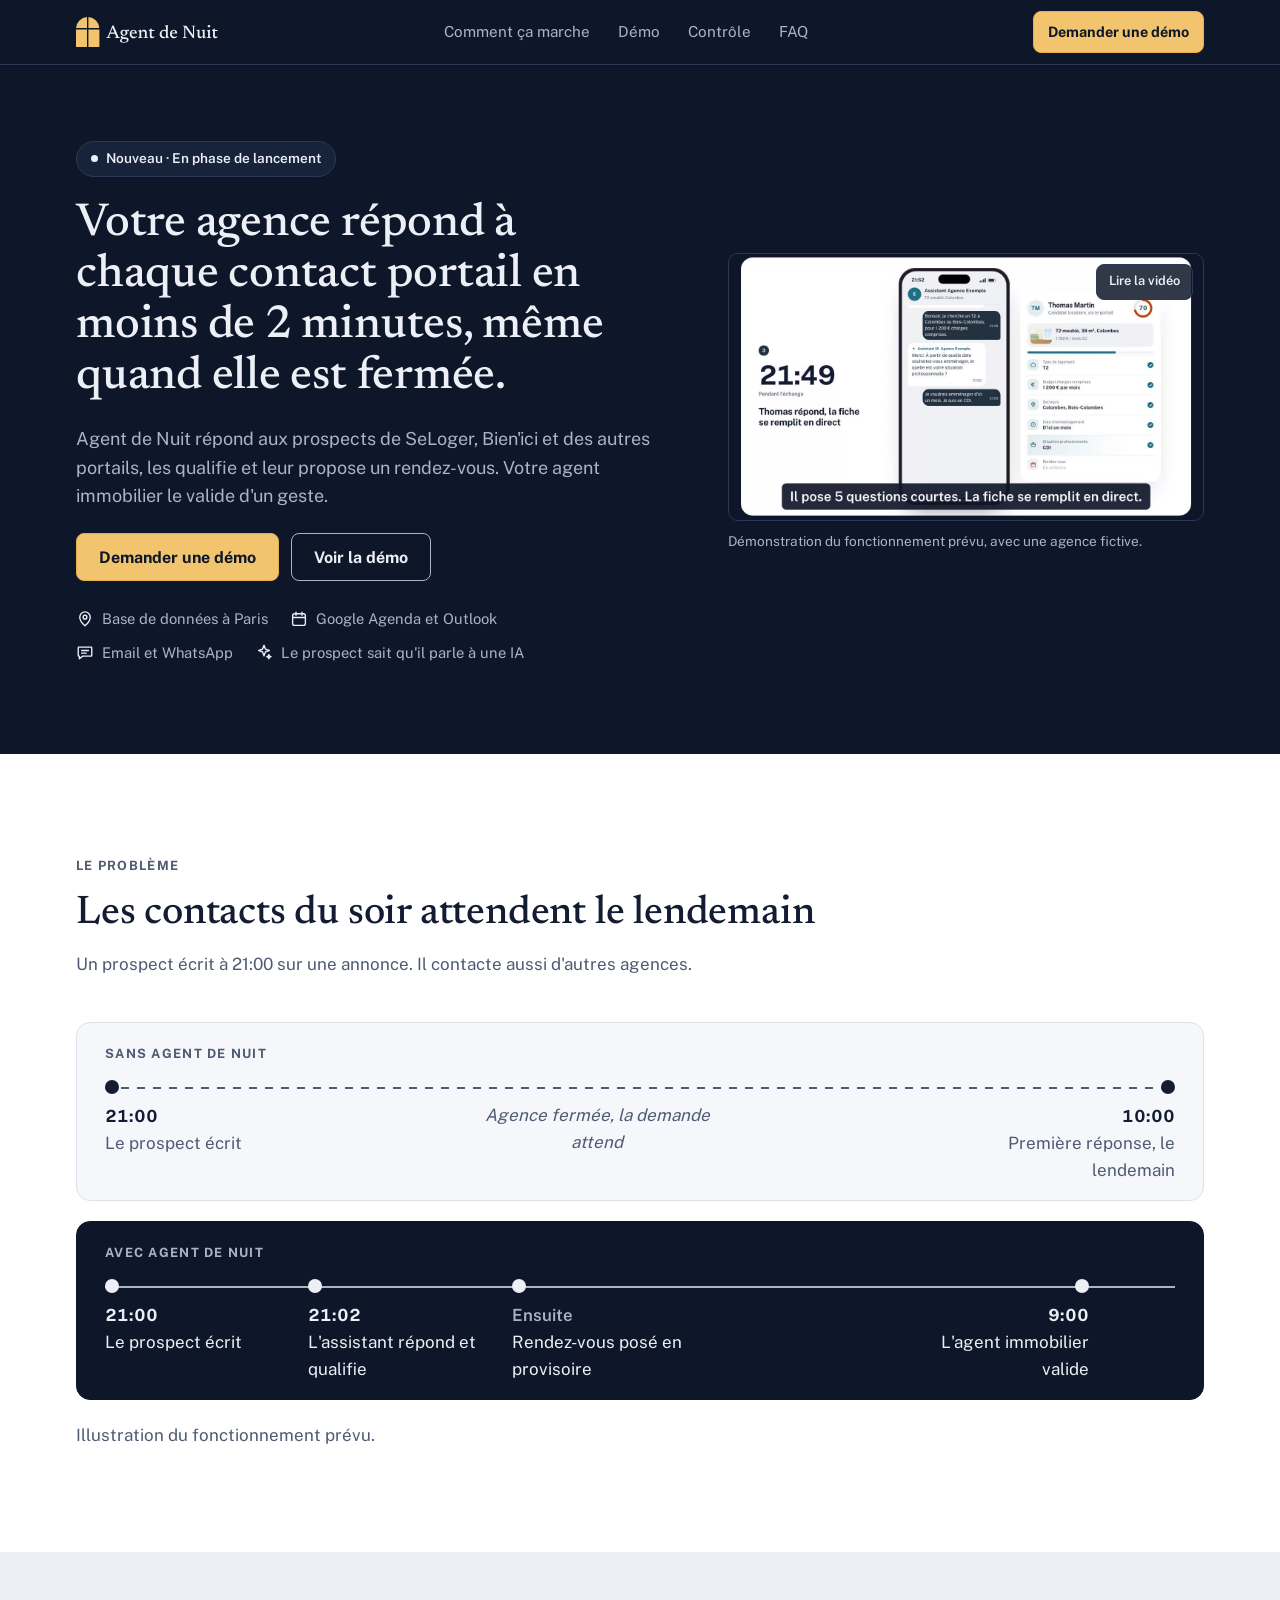
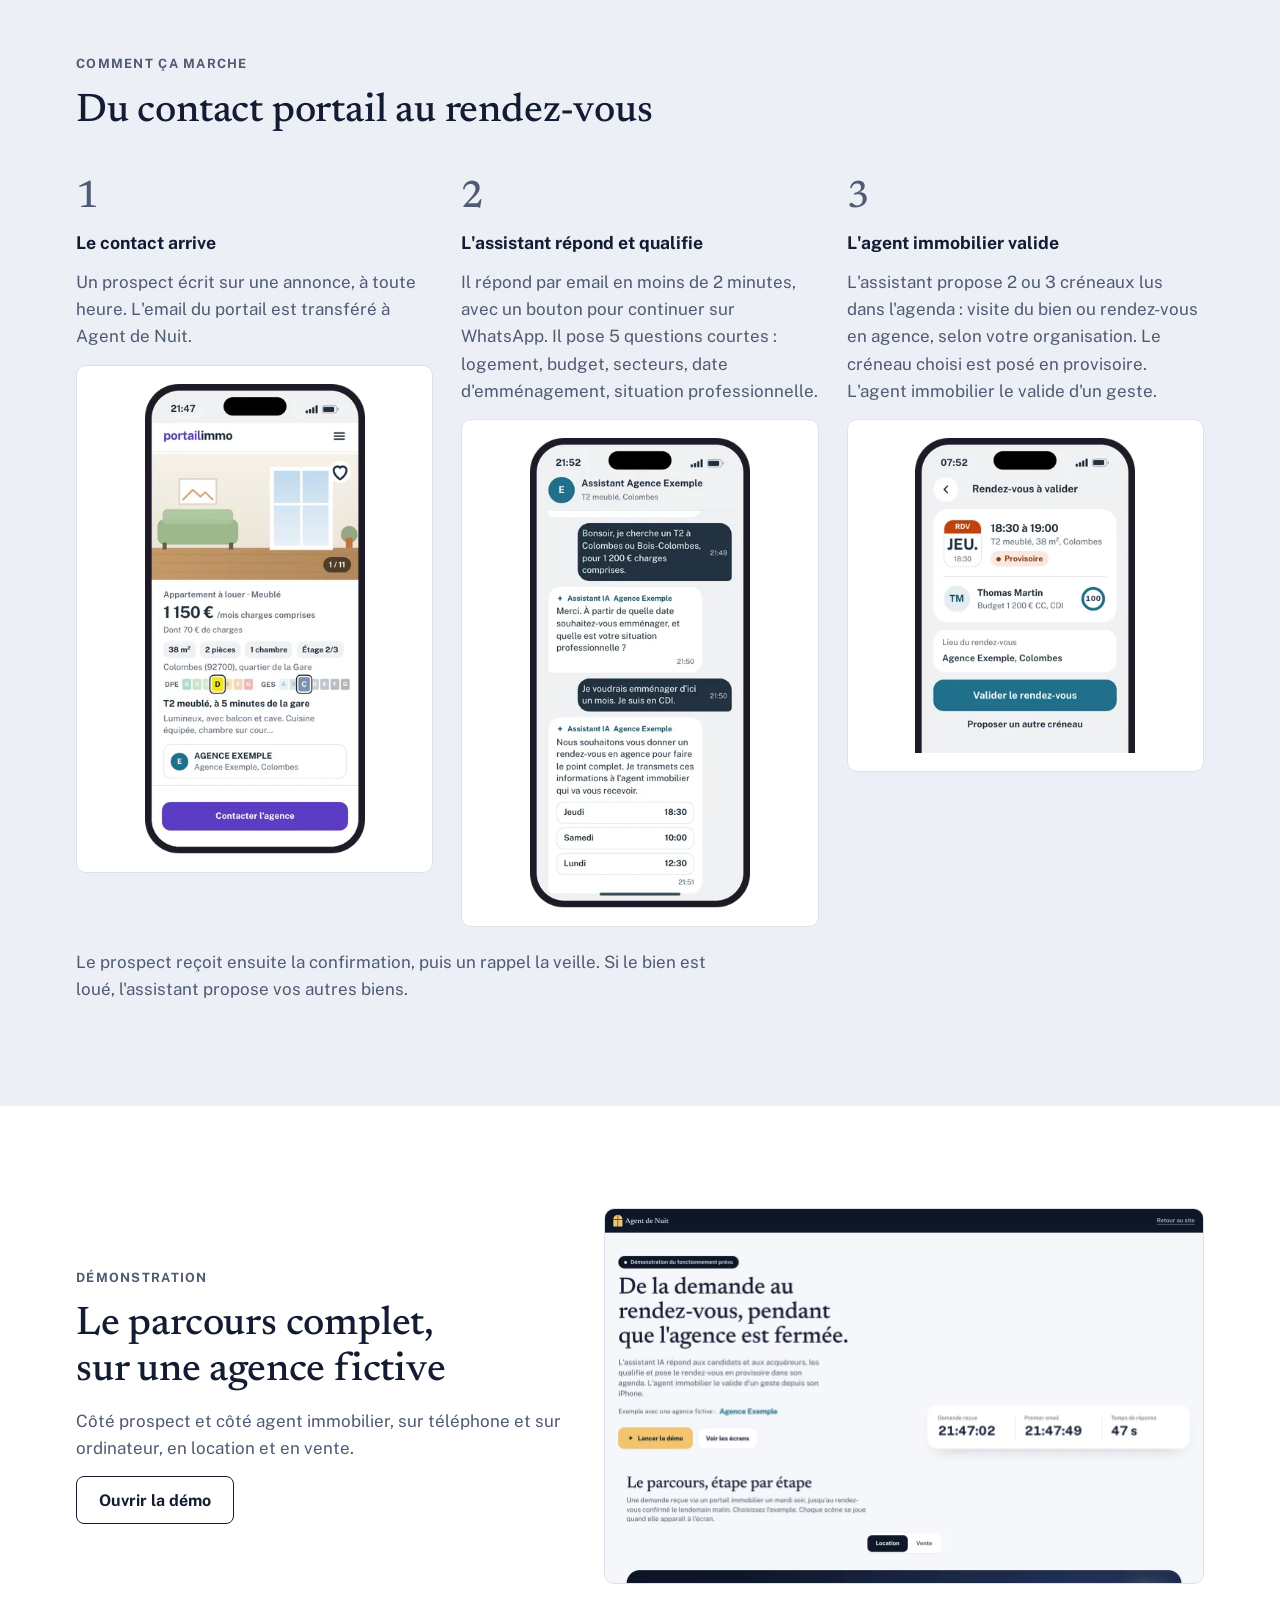
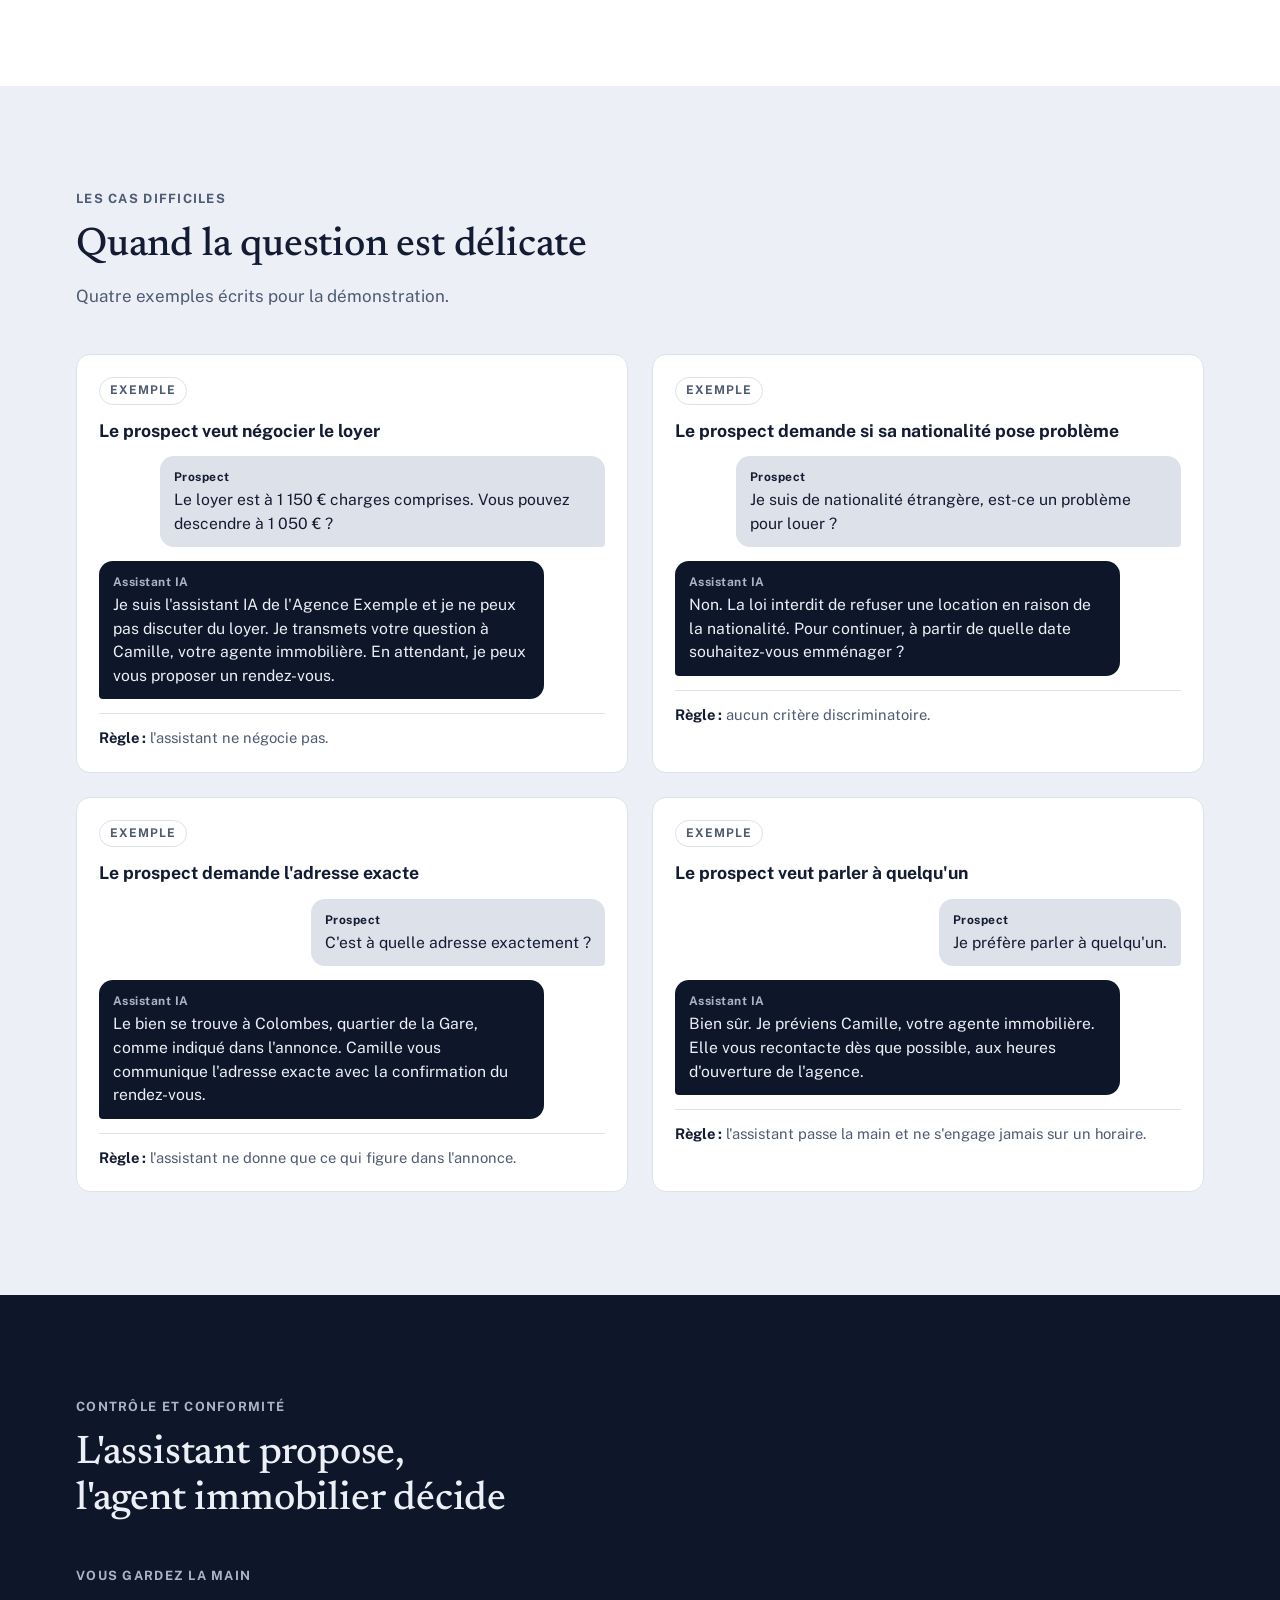
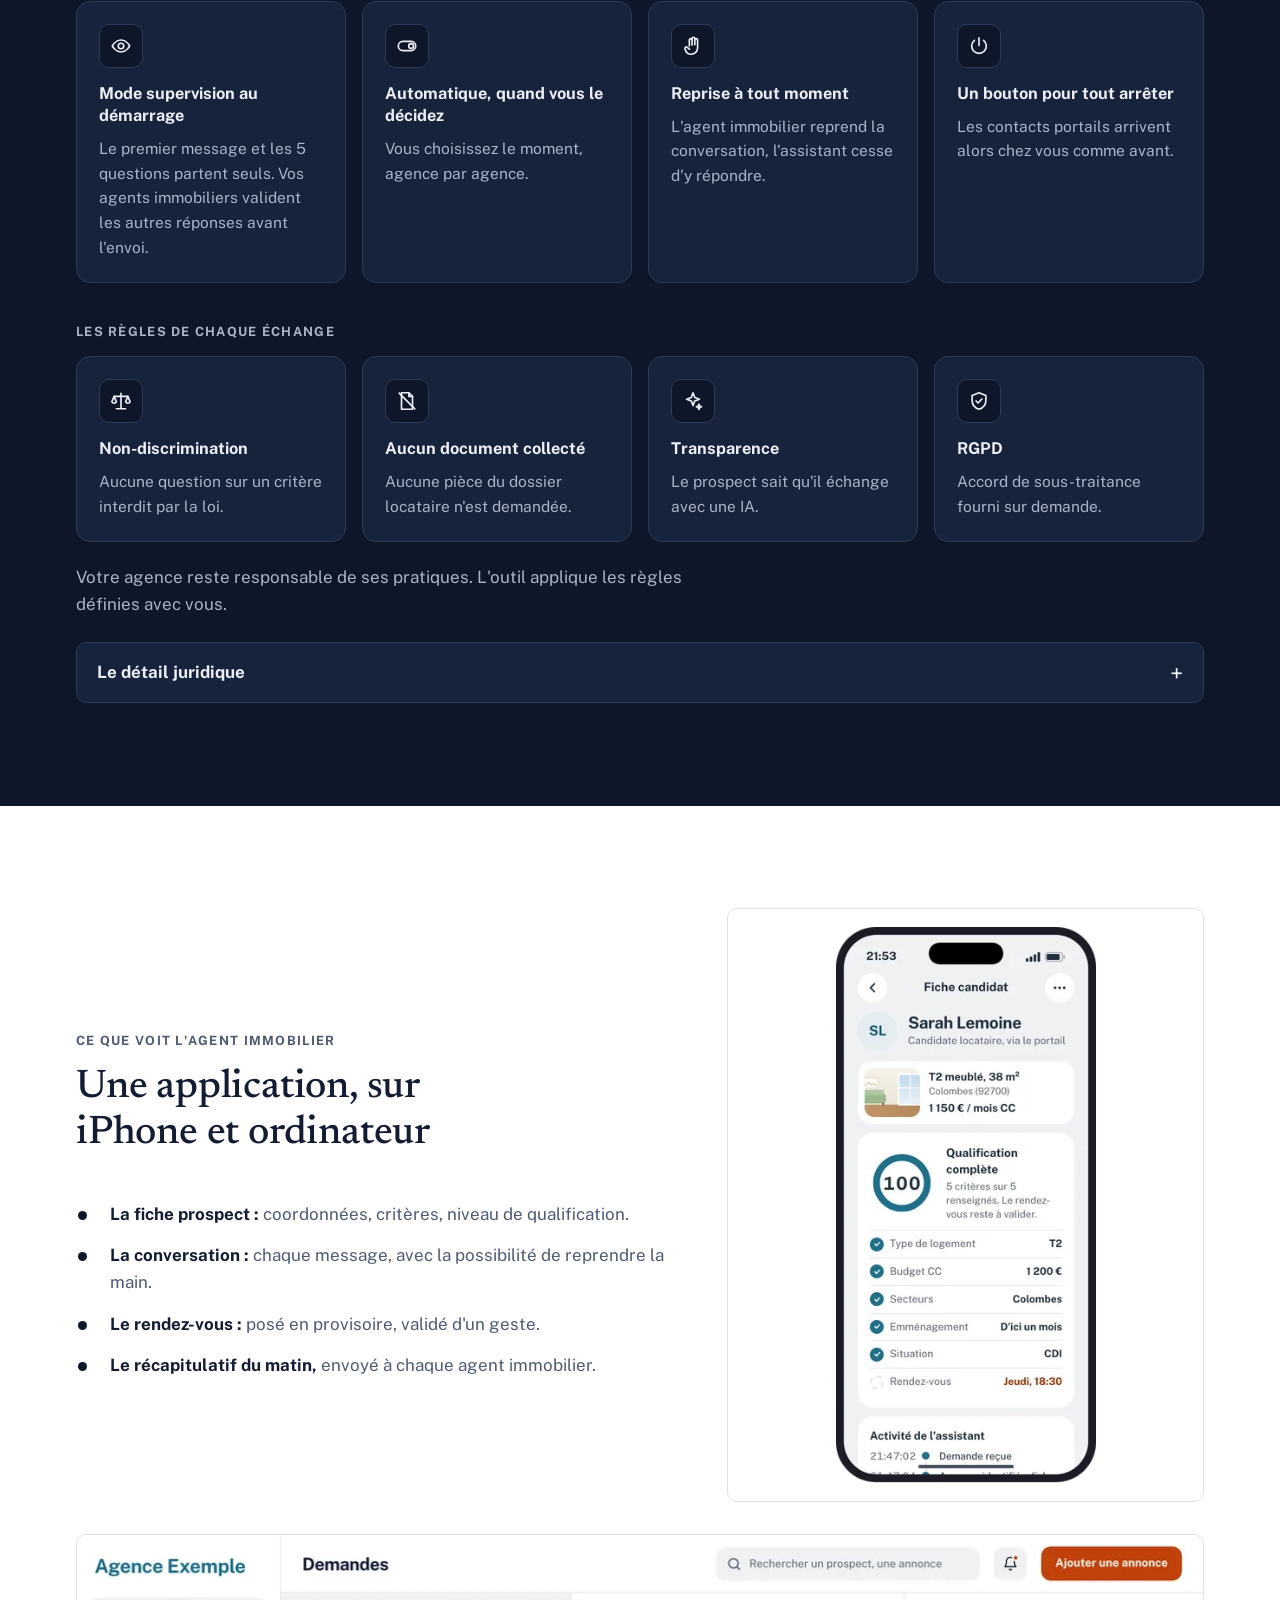
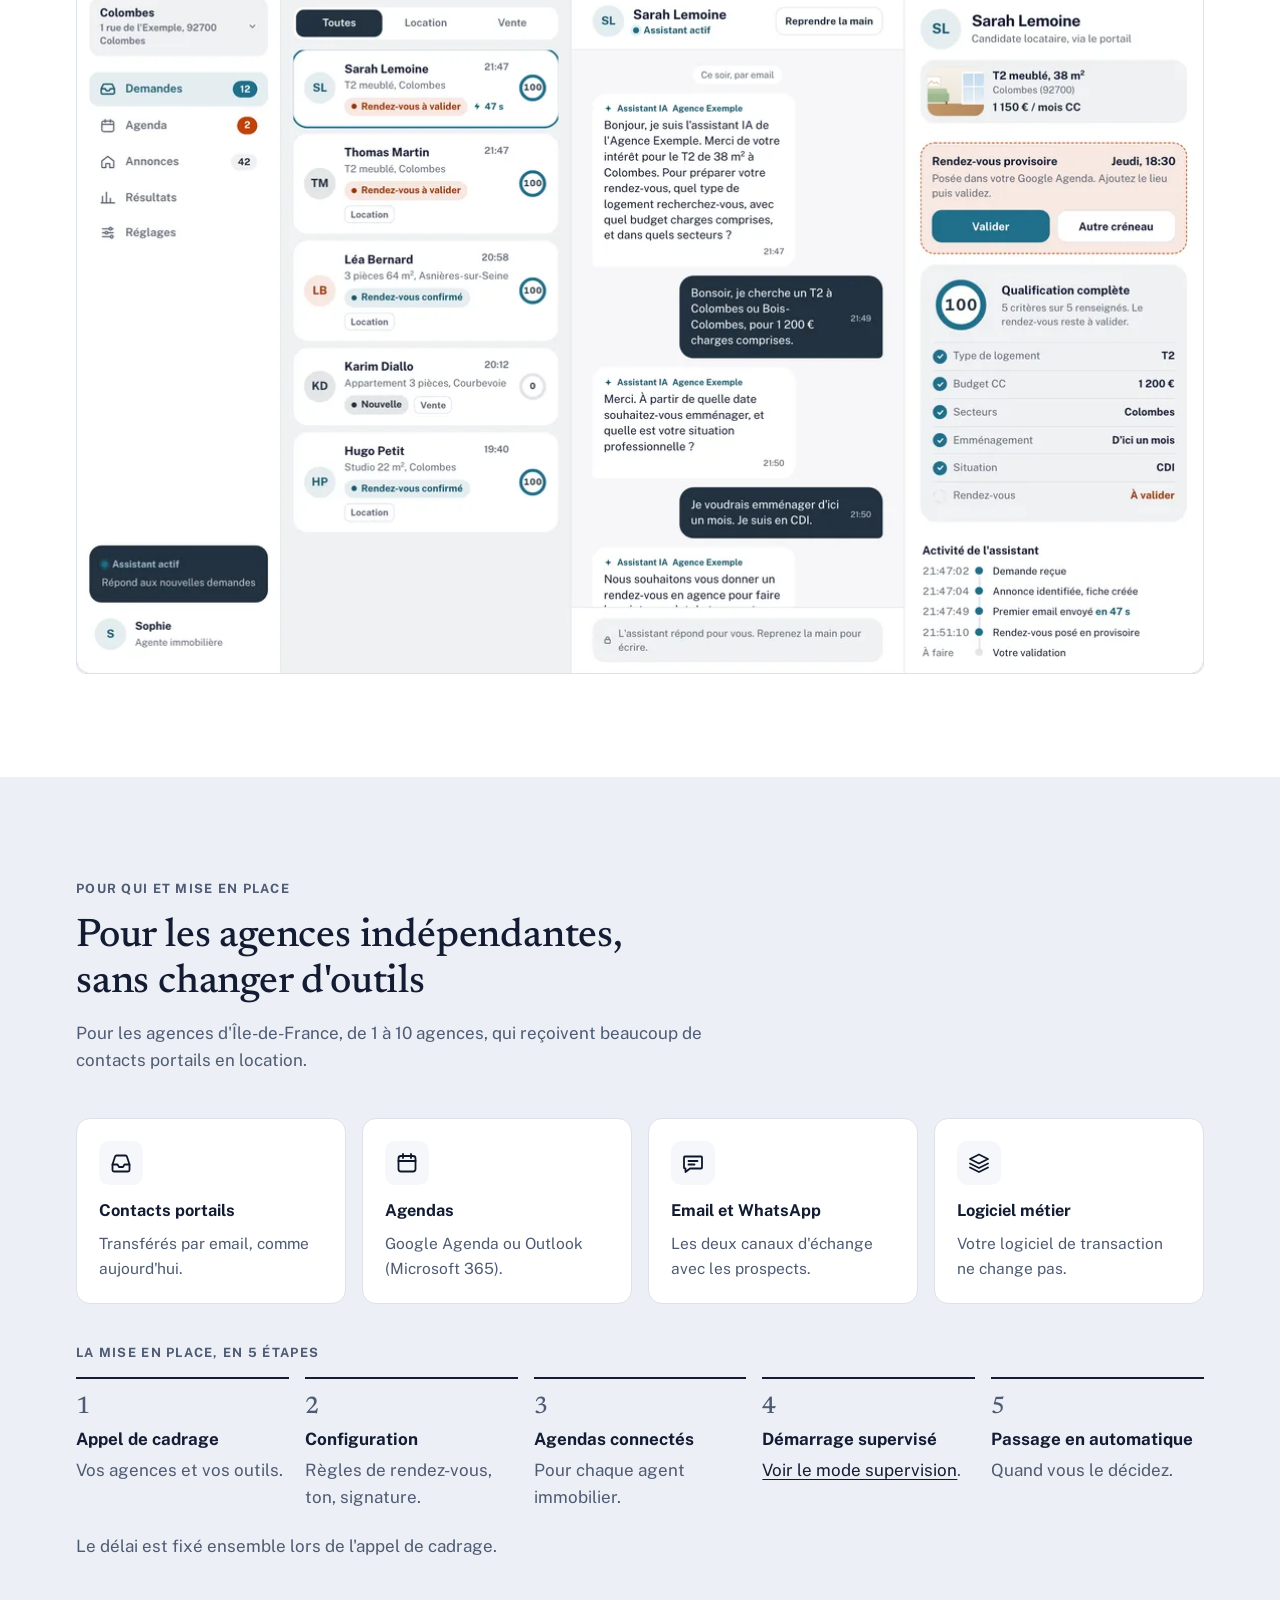
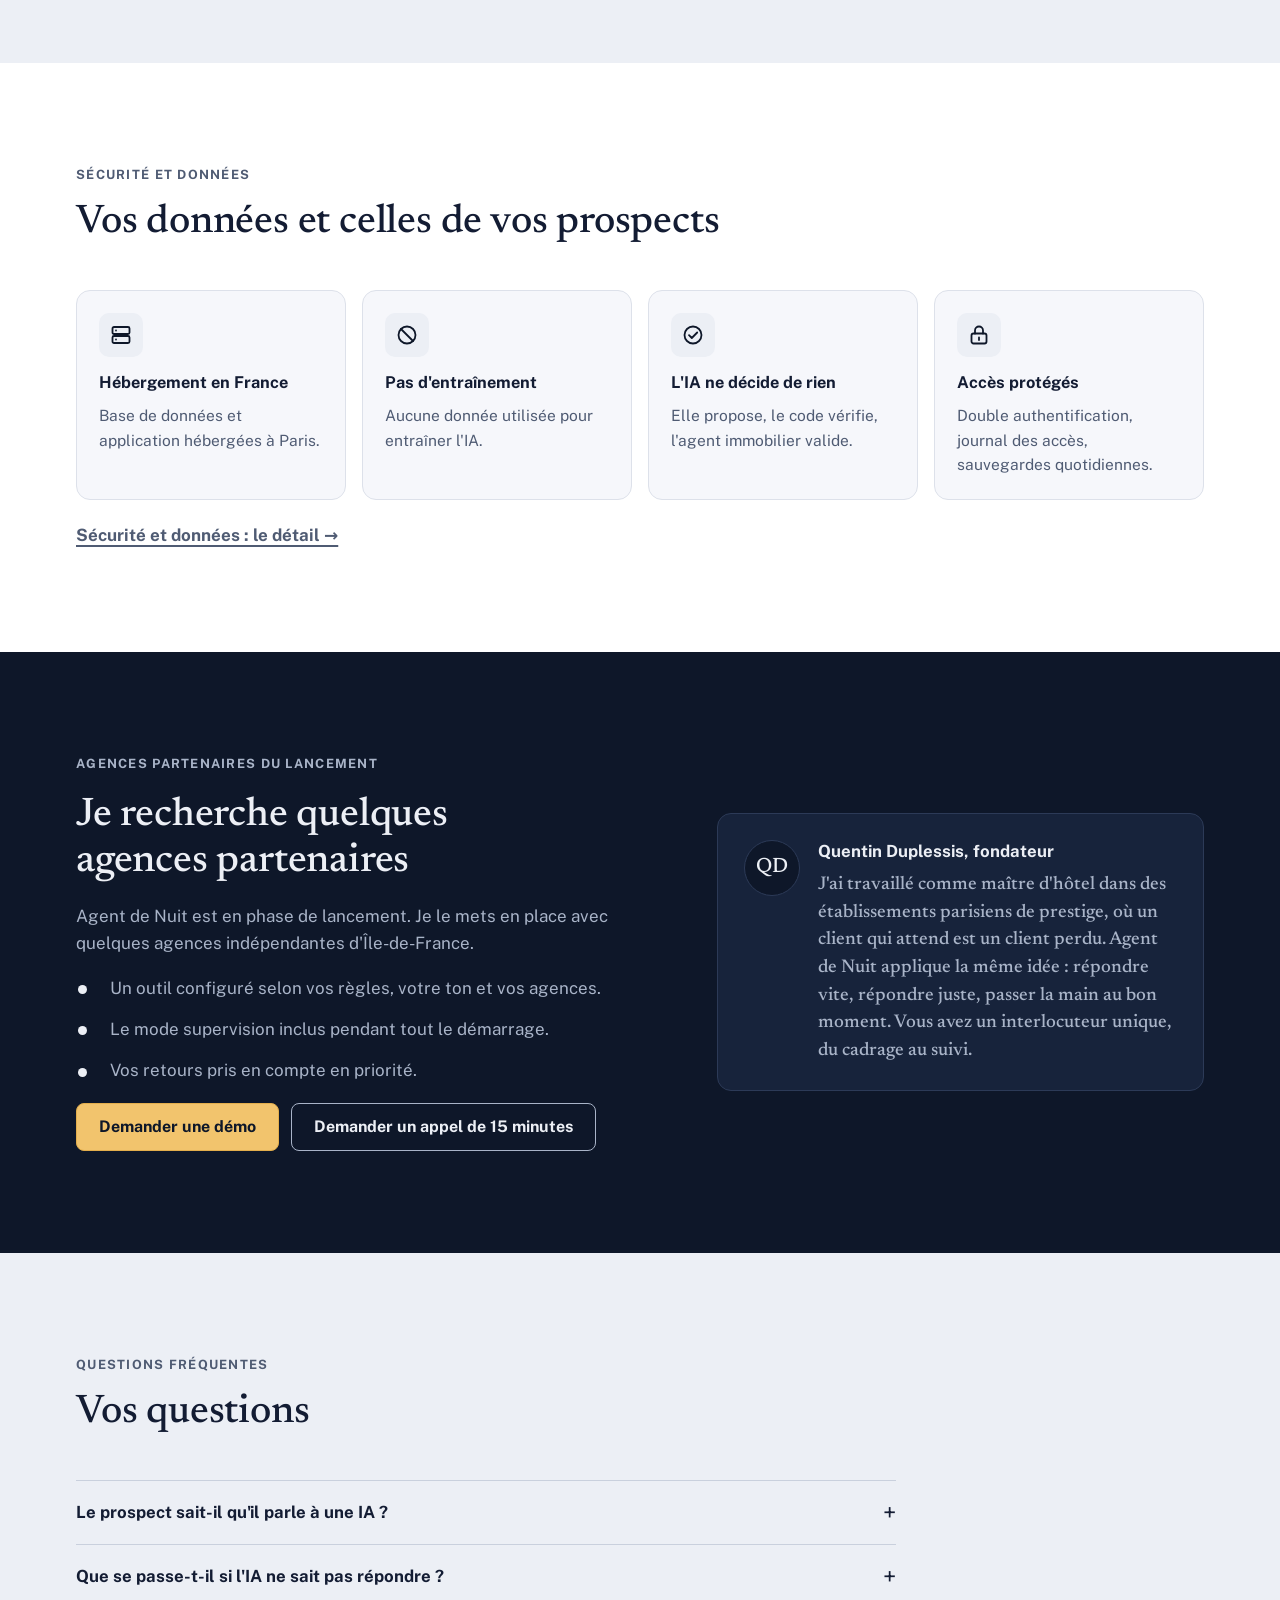
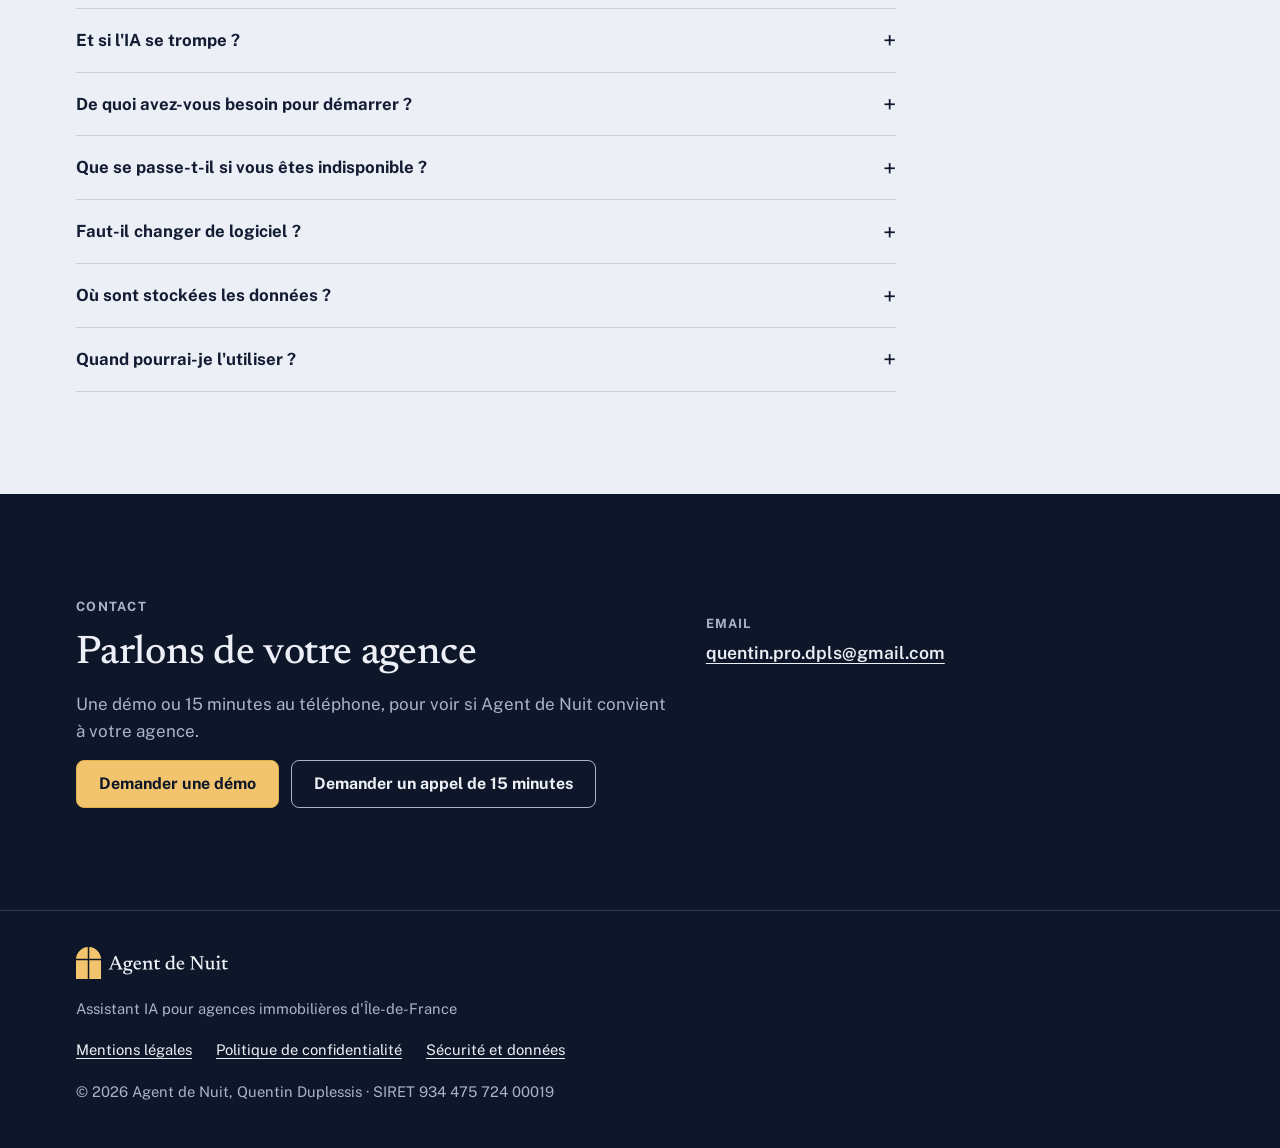
==== commit d6ab1c73: "Accueil : « Base de données à Paris », « Il contacte aussi d'autres agences » Co-Authored-By: Claude" ====
--- a/index.html
+++ b/index.html
@@ -84,7 +84,7 @@
             <a class="bouton secondaire" href="demo/">Voir la démo</a>
           </div>
           <ul class="reperes" aria-label="En bref">
-            <li><svg class="ico" aria-hidden="true"><use href="#i-lieu"/></svg>Hébergé en France</li>
+            <li><svg class="ico" aria-hidden="true"><use href="#i-lieu"/></svg>Base de données à Paris</li>
             <li><svg class="ico" aria-hidden="true"><use href="#i-agenda"/></svg>Google Agenda et Outlook</li>
             <li><svg class="ico" aria-hidden="true"><use href="#i-message"/></svg>Email et WhatsApp</li>
             <li><svg class="ico" aria-hidden="true"><use href="#i-ia"/></svg>Le prospect sait qu'il parle à une IA</li>
@@ -109,7 +109,7 @@
         <div class="entete-section">
           <span class="surtitre">Le problème</span>
           <h2 id="titre-probleme">Les contacts du soir attendent le lendemain</h2>
-          <p>Un prospect écrit à 21:00 sur une annonce. Il contacte souvent plusieurs agences.</p>
+          <p>Un prospect écrit à 21:00 sur une annonce. Il contacte aussi d'autres agences.</p>
         </div>
         <div class="frises">
           <div class="frise sans">
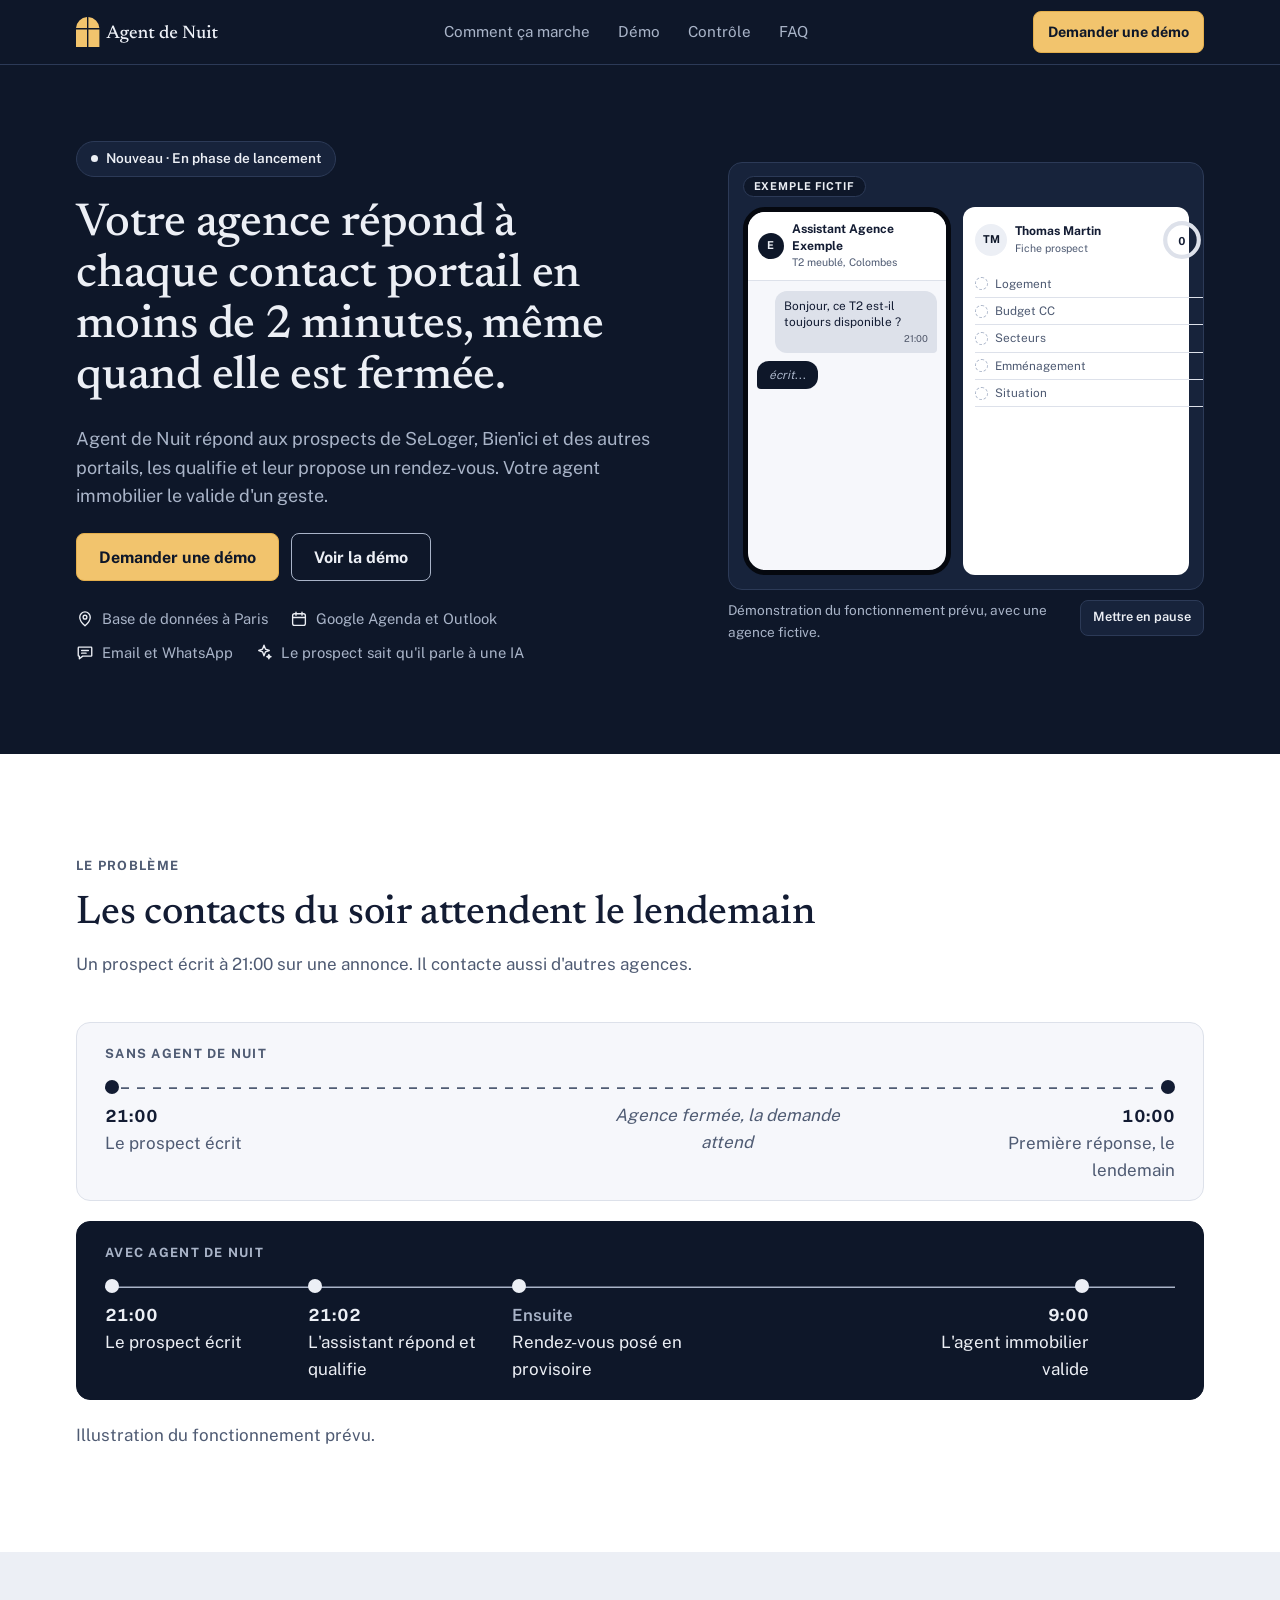
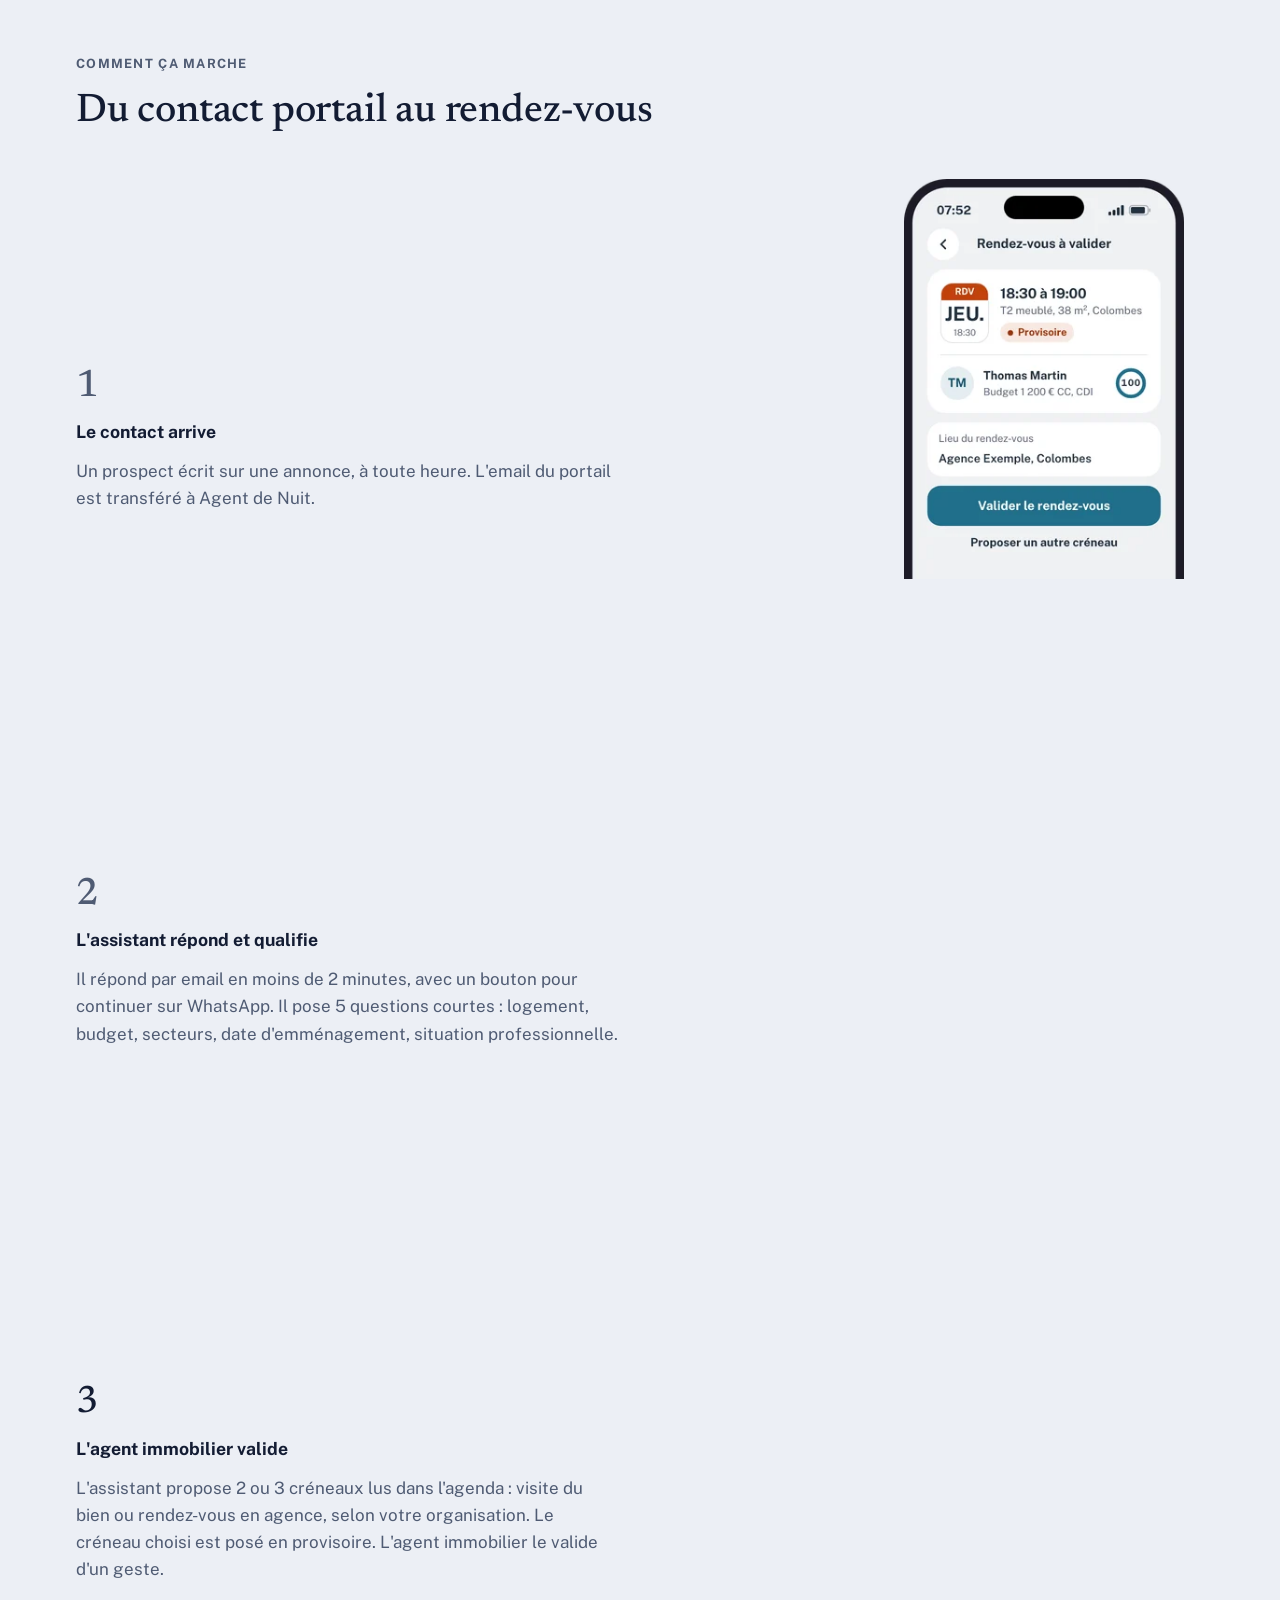
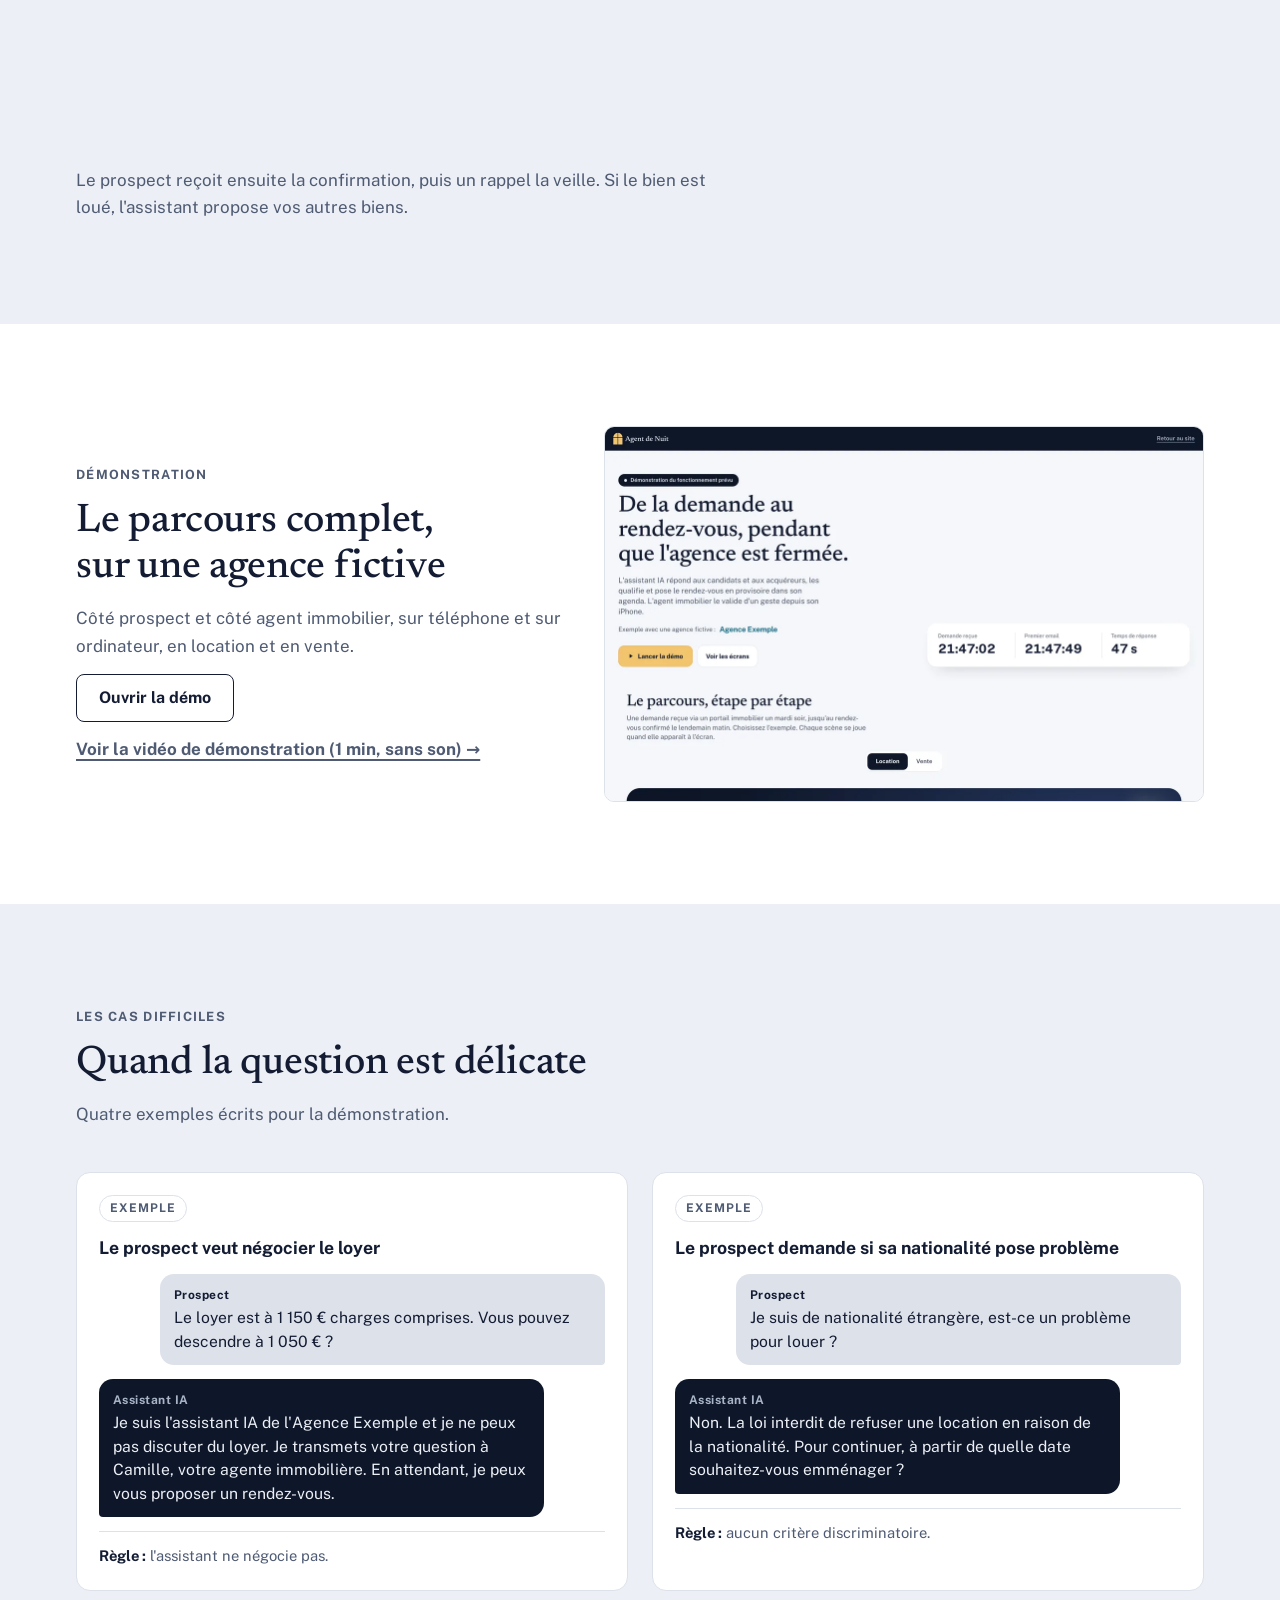
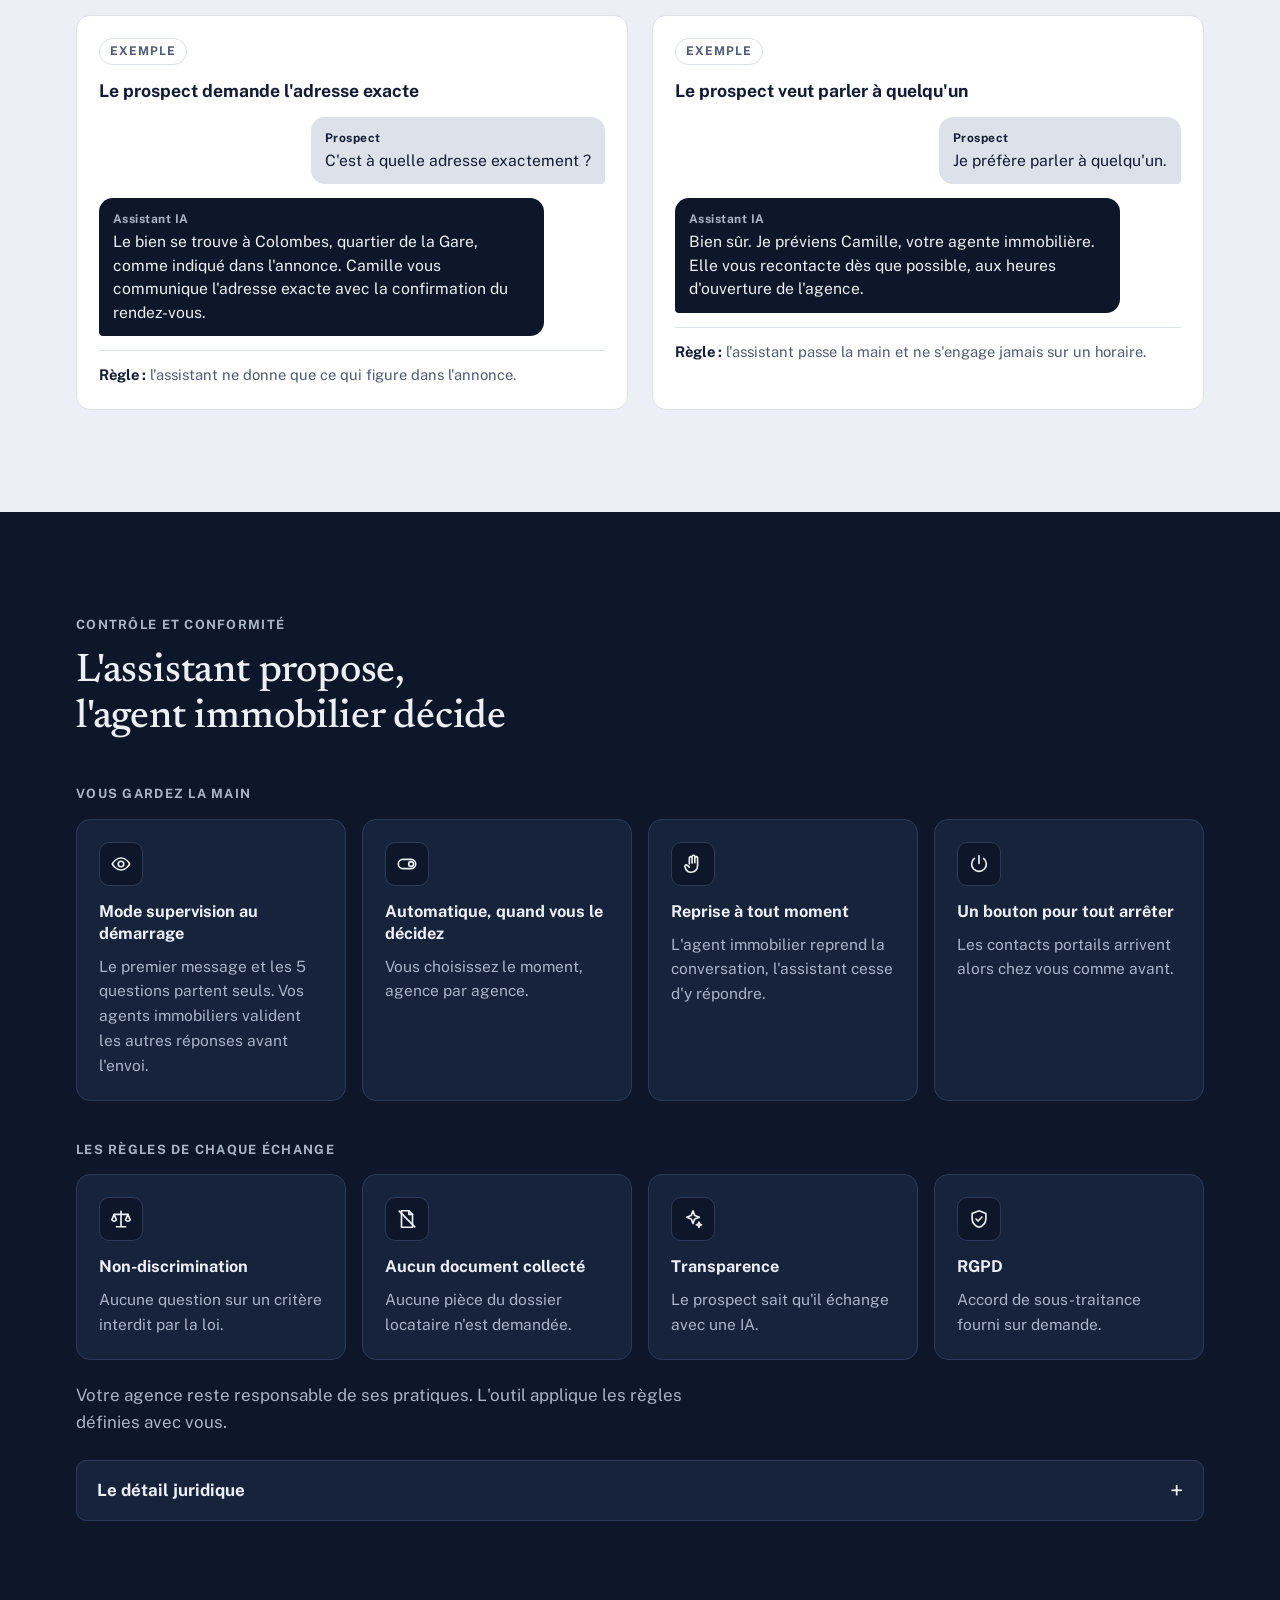
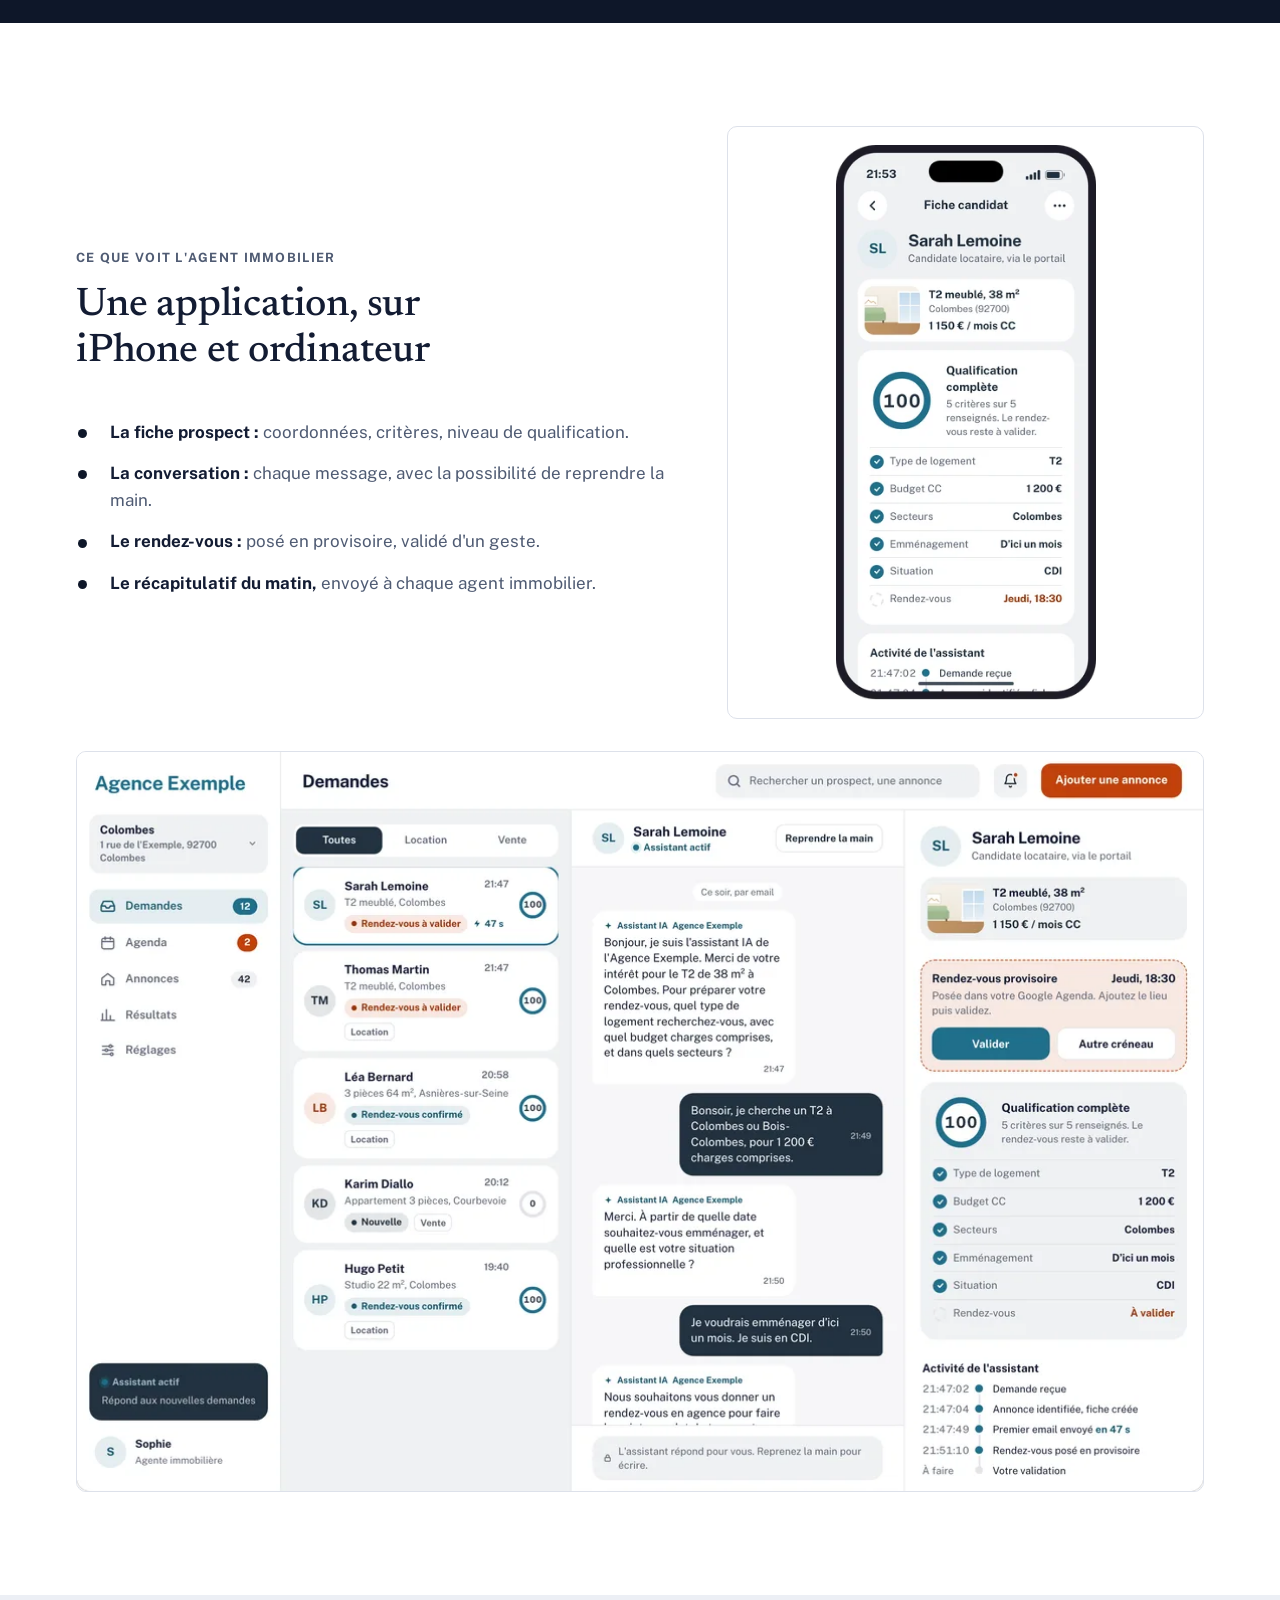
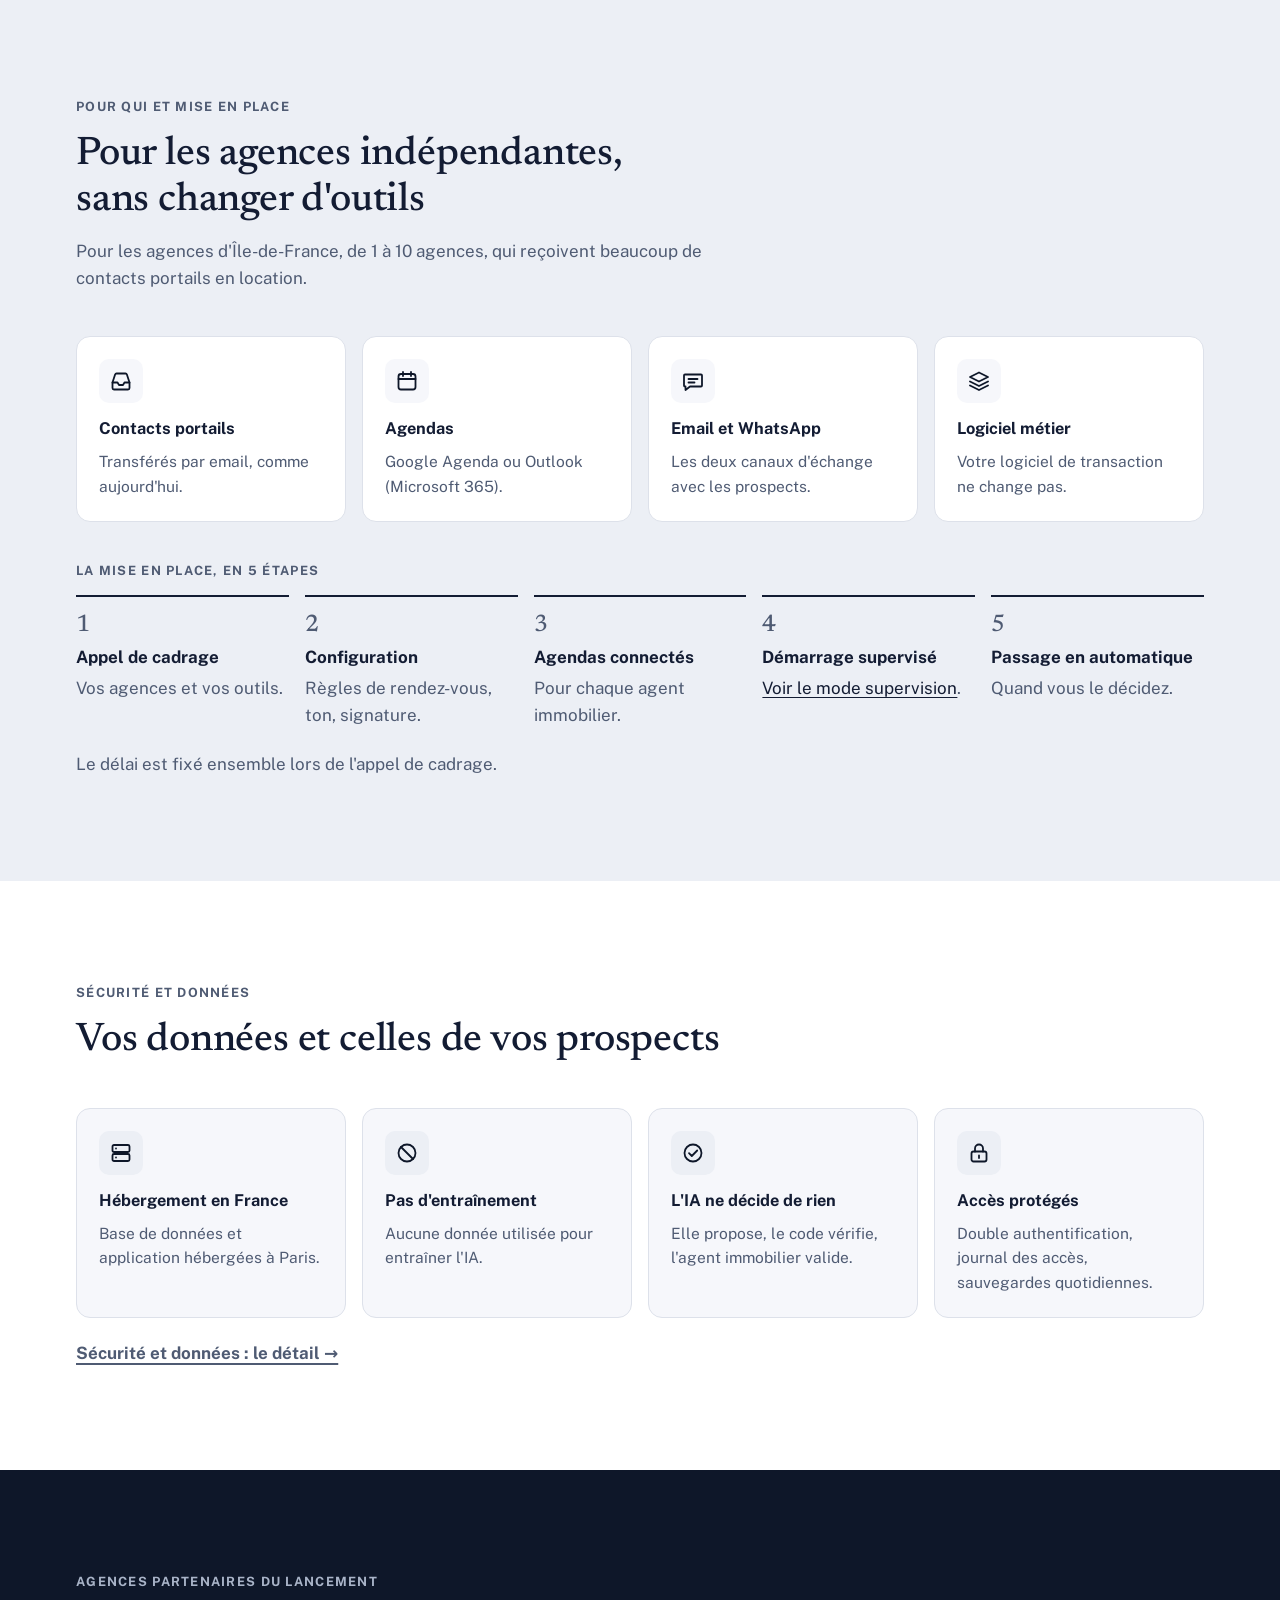
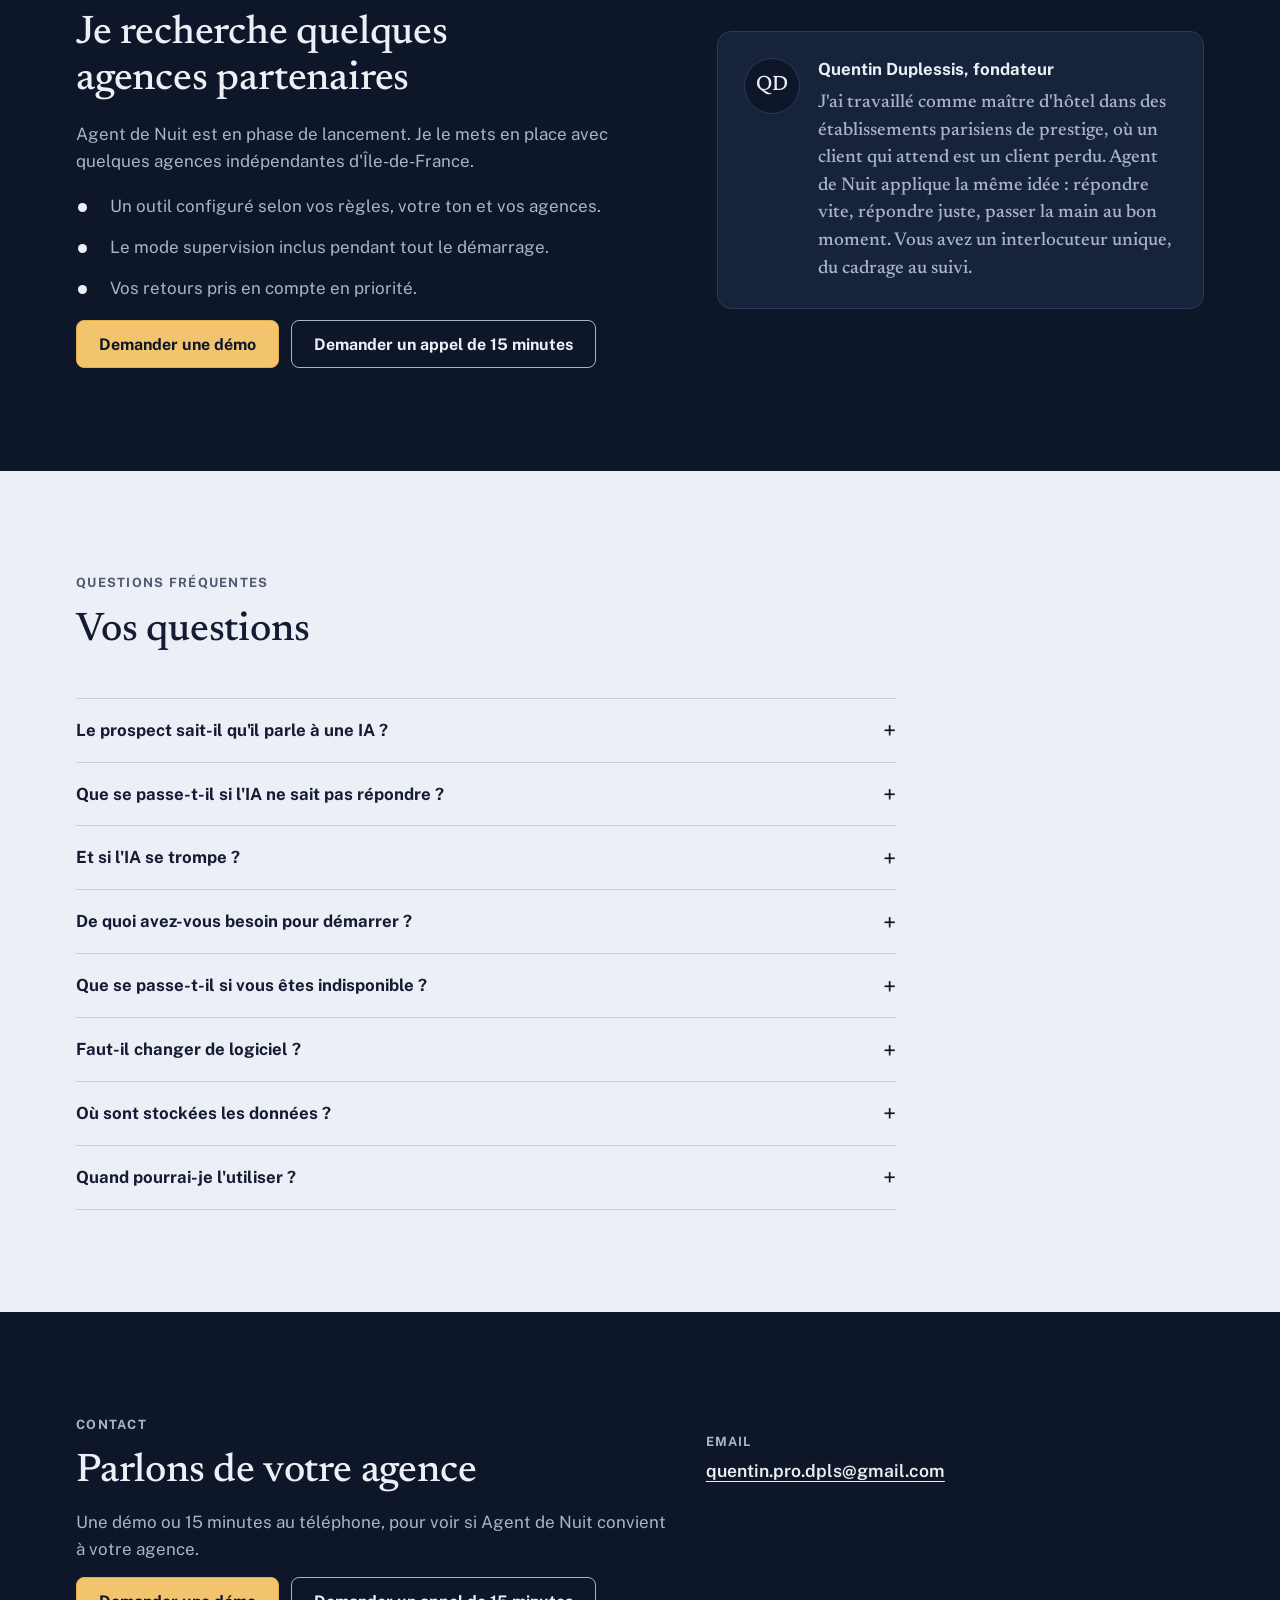
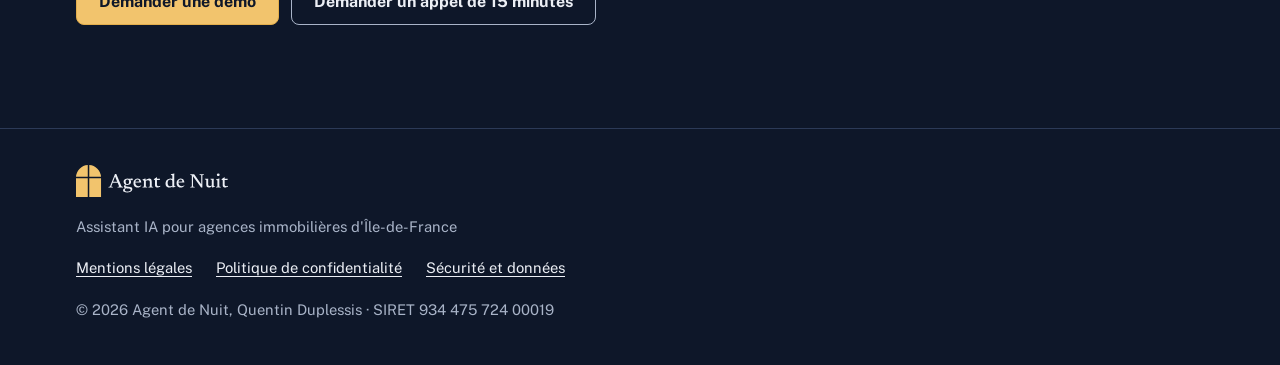
==== commit 2e1d1d50: "Accueil dynamique : simulation codée dans le haut de page (sans vidéo), frise animée au défilement, " ====
--- a/index.html
+++ b/index.html
@@ -90,16 +90,77 @@
             <li><svg class="ico" aria-hidden="true"><use href="#i-ia"/></svg>Le prospect sait qu'il parle à une IA</li>
           </ul>
         </div>
-        <figure class="video" style="margin:0">
-          <div class="ecran lecteur">
-            <video id="video-demo" autoplay muted loop playsinline preload="metadata" poster="assets/video/demo-horizontale-poster.jpg"
-                   aria-label="Vidéo de démonstration, sans son et sous-titrée : une demande reçue un mardi soir à 21 h 47, jusqu'au rendez-vous validé le lendemain matin.">
-              <source src="assets/video/demo-horizontale.mp4" type="video/mp4">
-            </video>
-            <button class="video-pause" type="button" aria-pressed="false">Mettre en pause</button>
-          </div>
-          <figcaption class="legende">Démonstration du fonctionnement prévu, avec une agence fictive.</figcaption>
+        <figure class="sim-cadre">
+          <div class="sim" id="sim" aria-hidden="true">
+            <span class="sim-badge">Exemple fictif</span>
+            <div class="sim-tel">
+              <div class="sim-tel-tete"><span class="sim-av">E</span><div><b>Assistant Agence Exemple</b><small>T2 meublé, Colombes</small></div></div>
+              <div class="sim-fil">
+                <div class="sim-m pros on" data-m="1"><p>Bonjour, ce T2 est-il toujours disponible ?</p><time>21:00</time></div>
+                <div class="sim-m ia on" data-m="2"><span class="sim-ecrit">écrit<i>.</i><i>.</i><i>.</i></span><p>Oui. Je suis l'assistant IA de l'Agence Exemple. Quel budget, charges comprises, et dans quels secteurs ?</p><time>21:02</time></div>
+                <div class="sim-m pros on" data-m="3"><p>1 200 €, à Colombes. J'emménage d'ici un mois, je suis en CDI.</p><time>21:04</time></div>
+              </div>
+            </div>
+            <div class="sim-fiche">
+              <div class="sim-fiche-tete">
+                <span class="sim-av clair">TM</span><div><b>Thomas Martin</b><small>Fiche prospect</small></div>
+                <svg class="sim-jauge" viewBox="0 0 40 40"><circle cx="20" cy="20" r="16"/><circle class="arc" cx="20" cy="20" r="16" pathLength="100" style="stroke-dashoffset:0"/><text x="20" y="24.5" text-anchor="middle">100</text></svg>
+              </div>
+              <ul class="sim-crit"><li class="on"><i class="coche"></i><span>Logement</span><b>T2</b></li><li class="on"><i class="coche"></i><span>Budget CC</span><b>1 200 €</b></li><li class="on"><i class="coche"></i><span>Secteurs</span><b>Colombes</b></li><li class="on"><i class="coche"></i><span>Emménagement</span><b>D'ici un mois</b></li><li class="on"><i class="coche"></i><span>Situation</span><b>CDI</b></li></ul>
+              <div class="sim-rdv on confirme"><div><small><span class="p">Rendez-vous provisoire</span><span class="c">Rendez-vous confirmé</span></small><b>Jeudi, 18:30</b></div><span class="sim-valider"><span class="p">Valider</span><span class="c">Confirmé</span></span></div>
+            </div>
+          </div>
+          <div class="sim-pied">
+            <figcaption class="legende">Démonstration du fonctionnement prévu, avec une agence fictive.<span class="sr-only"> Animation : un prospect écrit à 21:00, l'assistant IA répond à 21:02, la fiche du prospect se remplit critère par critère, un rendez-vous provisoire jeudi à 18:30 est proposé, puis l'agent immobilier le valide.</span></figcaption>
+            <button class="sim-pause" type="button" aria-pressed="false" aria-controls="sim">Mettre en pause</button>
+          </div>
         </figure>
+        <script>
+          // Simulation du haut de page : boucle d'environ 15 s. Sans animation (préférence du visiteur), l'état final reste affiché.
+          (function () {
+            var sim = document.getElementById("sim"), bouton = document.querySelector(".sim-pause");
+            if (!document.documentElement.classList.contains("anim")) { bouton.hidden = true; return; }
+            var tous = function (s) { return Array.prototype.slice.call(sim.querySelectorAll(s)); };
+            var m = tous(".sim-m"), crit = tous(".sim-crit li"), rdv = sim.querySelector(".sim-rdv");
+            var arc = sim.querySelector(".arc"), chiffre = sim.querySelector(".sim-jauge text");
+            function score(v) { arc.style.strokeDashoffset = 100 - v; chiffre.textContent = v; }
+            function remise() {
+              sim.classList.add("sans-transition");
+              m.forEach(function (e) { e.classList.remove("on", "ecrit"); });
+              crit.forEach(function (e) { e.classList.remove("on"); });
+              rdv.classList.remove("on", "confirme", "appui"); score(0);
+              void sim.offsetWidth; sim.classList.remove("sans-transition", "fondu");
+            }
+            var plan = [[0, remise],
+              [600, function () { m[0].classList.add("on"); }],
+              [1500, function () { m[1].classList.add("on", "ecrit"); }],
+              [2900, function () { m[1].classList.remove("ecrit"); }],
+              [4100, function () { m[2].classList.add("on"); }]];
+            crit.forEach(function (c, i) { plan.push([5100 + i * 600, function () { c.classList.add("on"); score(14 * (i + 1)); }]); });
+            plan.push([8700, function () { rdv.classList.add("on"); score(100); }],
+              [10600, function () { rdv.classList.add("appui"); }],
+              [10900, function () { rdv.classList.remove("appui"); rdv.classList.add("confirme"); }],
+              [14200, function () { sim.classList.add("fondu"); }]);
+            var i = 1, minuterie = null, reste = plan[1][0], debut = 0, pause = false, cache = false;
+            function lancer(d) { reste = d; debut = performance.now(); minuterie = setTimeout(etape, d); }
+            function etape() {
+              minuterie = null; plan[i][1]();
+              var t = plan[i][0]; i = (i + 1) % plan.length;
+              lancer(i ? plan[i][0] - t : 700);
+            }
+            function arreter() { if (minuterie) { clearTimeout(minuterie); minuterie = null; reste = Math.max(0, reste - (performance.now() - debut)); } }
+            function reprendre() { if (!minuterie && !pause && !cache && !document.hidden) lancer(reste); }
+            remise();
+            bouton.addEventListener("click", function () {
+              pause = !pause; sim.classList.toggle("pause", pause);
+              bouton.textContent = pause ? "Reprendre l'animation" : "Mettre en pause";
+              bouton.setAttribute("aria-pressed", String(pause));
+              if (pause) arreter(); else reprendre();
+            });
+            document.addEventListener("visibilitychange", function () { if (document.hidden) arreter(); else reprendre(); });
+            new IntersectionObserver(function (e) { cache = !e[0].isIntersecting; if (cache) arreter(); else reprendre(); }).observe(sim);
+          })();
+        </script>
       </div>
     </section>
 
@@ -115,18 +176,18 @@
           <div class="frise sans">
             <h3 class="frise-titre">Sans Agent de Nuit</h3>
             <ol>
-              <li style="--x:0%"><time>21:00</time><span>Le prospect écrit</span></li>
-              <li class="attente" style="--x:46%" aria-hidden="true"><span>Agence fermée, la demande attend</span></li>
-              <li class="fin" style="--x:100%"><time>10:00</time><span>Première réponse, le lendemain</span></li>
+              <li style="--x:0%;--d:0s;--t:1.6s"><time>21:00</time><span>Le prospect écrit</span></li>
+              <li class="attente" style="--x:46%;--d:1.6s;--t:2.6s" aria-hidden="true"><span>Agence fermée, la demande attend</span></li>
+              <li class="fin" style="--x:100%;--d:4.2s"><time>10:00</time><span>Première réponse, le lendemain</span></li>
             </ol>
           </div>
           <div class="frise avec">
             <h3 class="frise-titre">Avec Agent de Nuit</h3>
             <ol>
-              <li style="--x:0%"><time>21:00</time><span>Le prospect écrit</span></li>
-              <li style="--x:19%"><time>21:02</time><span>L'assistant répond et qualifie</span></li>
-              <li style="--x:38%"><span class="sans-heure">Ensuite</span><span>Rendez-vous posé en provisoire</span></li>
-              <li class="fin" style="--x:92%"><time>9:00</time><span>L'agent immobilier valide</span></li>
+              <li style="--x:0%;--d:0s;--t:.7s"><time>21:00</time><span>Le prospect écrit</span></li>
+              <li style="--x:19%;--d:.7s;--t:.7s"><time>21:02</time><span>L'assistant répond et qualifie</span></li>
+              <li style="--x:38%;--d:1.4s;--t:1.2s"><span class="sans-heure">Ensuite</span><span>Rendez-vous posé en provisoire</span></li>
+              <li class="fin" style="--x:92%;--d:2.6s"><time>9:00</time><span>L'agent immobilier valide</span></li>
             </ol>
           </div>
         </div>
@@ -141,6 +202,7 @@
           <span class="surtitre">Comment ça marche</span>
           <h2 id="titre-marche">Du contact portail au rendez-vous</h2>
         </div>
+        <div class="marche">
         <ol class="etapes">
           <li class="etape">
             <span class="numero" aria-hidden="true">1</span>
@@ -161,6 +223,12 @@
             <figure class="capture-img"><img src="assets/captures/3-validation.webp" srcset="assets/captures/3-validation.webp 1x, assets/captures/3-validation@2x.webp 2x" width="300" height="429" loading="lazy" decoding="async" alt="Exemple de démonstration : rendez-vous provisoire sur iPhone, avec les boutons Valider le rendez-vous et Proposer un autre créneau."></figure>
           </li>
         </ol>
+        <div class="marche-tel" aria-hidden="true">
+          <img class="on" src="assets/captures/1-annonce.webp" srcset="assets/captures/1-annonce.webp 1x, assets/captures/1-annonce@2x.webp 2x" width="300" height="641" loading="lazy" decoding="async" alt="">
+          <img src="assets/captures/2-reponse.webp" srcset="assets/captures/2-reponse.webp 1x, assets/captures/2-reponse@2x.webp 2x" width="300" height="641" loading="lazy" decoding="async" alt="">
+          <img src="assets/captures/3-validation.webp" srcset="assets/captures/3-validation.webp 1x, assets/captures/3-validation@2x.webp 2x" width="300" height="429" loading="lazy" decoding="async" alt="">
+        </div>
+        </div>
         <p class="note">Le prospect reçoit ensuite la confirmation, puis un rappel la veille. Si le bien est loué, l'assistant propose vos autres biens.</p>
       </div>
     </section>
@@ -173,6 +241,7 @@
           <h2 id="titre-demo">Le parcours complet, sur une agence fictive</h2>
           <p>Côté prospect et côté agent immobilier, sur téléphone et sur ordinateur, en location et en vente.</p>
           <div class="boutons"><a class="bouton contour" href="demo/">Ouvrir la démo</a></div>
+          <p><a class="lien-fleche" href="assets/video/demo-horizontale.mp4">Voir la vidéo de démonstration (1 min, sans son) →</a></p>
         </div>
         <figure class="capture-img large"><img src="assets/captures/4-apercu-demo.webp" srcset="assets/captures/4-apercu-demo.webp 1200w, assets/captures/4-apercu-demo@2x.webp 2400w" sizes="(min-width: 900px) 610px, calc(100vw - 48px)" width="1200" height="750" loading="lazy" decoding="async" alt="Aperçu de la page de démonstration d'Agent de Nuit, avec une agence fictive."></figure>
       </div>
@@ -191,7 +260,7 @@
             <span class="etiquette">Exemple</span>
             <h3>Le prospect veut négocier le loyer</h3>
             <p class="bulle prospect"><span class="qui">Prospect</span>Le loyer est à 1&nbsp;150&nbsp;€ charges comprises. Vous pouvez descendre à 1&nbsp;050&nbsp;€&nbsp;?</p>
-            <p class="bulle assistant"><span class="qui">Assistant IA</span>Je suis l'assistant IA de l'Agence Exemple et je ne peux pas discuter du loyer. Je transmets votre question à Camille, votre agente immobilière. En attendant, je peux vous proposer un rendez-vous.</p>
+            <p class="bulle assistant"><span class="qui">Assistant IA</span><span class="corps">Je suis l'assistant IA de l'Agence Exemple et je ne peux pas discuter du loyer. Je transmets votre question à Camille, votre agente immobilière. En attendant, je peux vous proposer un rendez-vous.</span></p>
             <p class="regle"><strong>Règle :</strong> l'assistant ne négocie pas.</p>
           </article>
           <article aria-label="Exemple : le prospect demande si sa nationalité pose problème">
@@ -199,21 +268,21 @@
             <h3>Le prospect demande si sa nationalité pose problème</h3>
             <p class="bulle prospect"><span class="qui">Prospect</span>Je suis de nationalité étrangère, est-ce un problème pour louer&nbsp;?</p>
             <!-- JURISTE : formulation de la réponse -->
-            <p class="bulle assistant"><span class="qui">Assistant IA</span>Non. La loi interdit de refuser une location en raison de la nationalité. Pour continuer, à partir de quelle date souhaitez-vous emménager&nbsp;?</p>
+            <p class="bulle assistant"><span class="qui">Assistant IA</span><span class="corps">Non. La loi interdit de refuser une location en raison de la nationalité. Pour continuer, à partir de quelle date souhaitez-vous emménager&nbsp;?</span></p>
             <p class="regle"><strong>Règle :</strong> aucun critère discriminatoire.</p>
           </article>
           <article aria-label="Exemple : le prospect demande l'adresse exacte">
             <span class="etiquette">Exemple</span>
             <h3>Le prospect demande l'adresse exacte</h3>
             <p class="bulle prospect"><span class="qui">Prospect</span>C'est à quelle adresse exactement&nbsp;?</p>
-            <p class="bulle assistant"><span class="qui">Assistant IA</span>Le bien se trouve à Colombes, quartier de la Gare, comme indiqué dans l'annonce. Camille vous communique l'adresse exacte avec la confirmation du rendez-vous.</p>
+            <p class="bulle assistant"><span class="qui">Assistant IA</span><span class="corps">Le bien se trouve à Colombes, quartier de la Gare, comme indiqué dans l'annonce. Camille vous communique l'adresse exacte avec la confirmation du rendez-vous.</span></p>
             <p class="regle"><strong>Règle :</strong> l'assistant ne donne que ce qui figure dans l'annonce.</p>
           </article>
           <article aria-label="Exemple : le prospect veut parler à quelqu'un">
             <span class="etiquette">Exemple</span>
             <h3>Le prospect veut parler à quelqu'un</h3>
             <p class="bulle prospect"><span class="qui">Prospect</span>Je préfère parler à quelqu'un.</p>
-            <p class="bulle assistant"><span class="qui">Assistant IA</span>Bien sûr. Je préviens Camille, votre agente immobilière. Elle vous recontacte dès que possible, aux heures d'ouverture de l'agence.</p>
+            <p class="bulle assistant"><span class="qui">Assistant IA</span><span class="corps">Bien sûr. Je préviens Camille, votre agente immobilière. Elle vous recontacte dès que possible, aux heures d'ouverture de l'agence.</span></p>
             <p class="regle"><strong>Règle :</strong> l'assistant passe la main et ne s'engage jamais sur un horaire.</p>
           </article>
         </div>
@@ -410,20 +479,43 @@
     </div>
   </footer>
   <script>
-    // Vidéo : lecture automatique sans son, bouton pause, pas de lecture automatique si l'utilisateur limite les animations.
-    (function () {
-      var v = document.getElementById("video-demo"), b = document.querySelector(".video-pause");
-      function maj() { var arret = v.paused; b.textContent = arret ? "Lire la vidéo" : "Mettre en pause"; b.setAttribute("aria-pressed", String(arret)); }
-      if (window.matchMedia("(prefers-reduced-motion: reduce)").matches) { v.removeAttribute("autoplay"); v.pause(); }
-      b.addEventListener("click", function () { if (v.paused) { v.play(); } else { v.pause(); } });
-      v.addEventListener("play", maj); v.addEventListener("pause", maj); maj();
-    })();
     // En-tête réduit dès que la page défile.
     (function () {
       var e = document.querySelector(".entete"), etat = false;
       function maj() { var r = window.scrollY > 24; if (r !== etat) { etat = r; e.classList.toggle("reduit", r); } }
       window.addEventListener("scroll", maj, { passive: true }); maj();
     })();
+    // Animations au défilement : une seule fois chacune, et seulement si le visiteur ne limite pas les animations.
+    if (document.documentElement.classList.contains("anim")) {
+      var unique = function (cible, seuil, action) {
+        var o = new IntersectionObserver(function (es) { es.forEach(function (x) { if (x.isIntersecting) { action(x.target); o.unobserve(x.target); } }); }, { threshold: seuil });
+        cible.forEach(function (c) { o.observe(c); });
+      };
+      // Frise sans / avec
+      unique(document.querySelectorAll(".frises"), 0.35, function (f) { f.classList.add("joue"); });
+      // Cas difficiles : la réponse de l'assistant s'écrit en moins de 1,5 s
+      unique(document.querySelectorAll(".cas article"), 0.45, function (a) {
+        var corps = a.querySelector(".bulle.assistant .corps"), texte = corps.textContent, frappe = document.createElement("span");
+        frappe.className = "frappe"; frappe.setAttribute("aria-hidden", "true"); corps.appendChild(frappe);
+        var duree = Math.min(1300, texte.length * 7), t0 = performance.now();
+        (function pas(t) {
+          var n = Math.min(texte.length, Math.round(texte.length * (t - t0) / duree));
+          frappe.textContent = texte.slice(0, n);
+          if (n < texte.length) requestAnimationFrame(pas); else { frappe.remove(); corps.parentNode.classList.add("fini"); }
+        })(t0);
+      });
+      // Comment ça marche : l'écran du téléphone suit l'étape lue (ordinateur, 1024 px et plus)
+      var etapes = document.querySelectorAll(".marche .etape"), ecrans = document.querySelectorAll(".marche-tel img");
+      var obsEtape = new IntersectionObserver(function (es) {
+        es.forEach(function (x) {
+          if (!x.isIntersecting) return;
+          var n = Array.prototype.indexOf.call(etapes, x.target);
+          etapes.forEach(function (e, k) { e.classList.toggle("actif", k === n); });
+          ecrans.forEach(function (e, k) { e.classList.toggle("on", k === n); });
+        });
+      }, { rootMargin: "-45% 0px -45% 0px" });
+      etapes.forEach(function (e) { obsEtape.observe(e); });
+    }
     // Apparition douce des sections au défilement.
     if (document.documentElement.classList.contains("anim")) {
       var obs = new IntersectionObserver(function (entrees) {
--- a/assets/css/site.css
+++ b/assets/css/site.css
@@ -134,14 +134,73 @@
 .reperes { list-style: none; margin: 4px 0 0; padding: 0; display: flex; flex-wrap: wrap; gap: 10px 22px; color: var(--brume); font-size: .92rem; }
 .reperes li { display: inline-flex; align-items: center; gap: 8px; }
 .reperes .ico { width: 18px; height: 18px; color: var(--lune); }
-.video { display: grid; gap: 10px; min-width: 0; }
-.video .ecran { width: 100%; max-width: 100%; }
-.video .legende { font-size: .85rem; color: var(--brume); }
-.lecteur { position: relative; border-radius: var(--rayon); overflow: hidden; background: var(--nuit-2); border: 1px solid var(--nuit-ligne); aspect-ratio: 16 / 9; }
-.lecteur video { width: 100%; height: 100%; object-fit: cover; }
-.video-pause { position: absolute; right: 10px; top: 10px; min-height: 36px; padding: 6px 12px; border-radius: 8px; border: 1px solid var(--nuit-ligne);
-  background: rgba(14, 23, 41, .85); color: var(--lune); font: 600 .8rem/1 var(--sans); cursor: pointer; }
-.video-pause:hover { background: var(--nuit); }
+/* ---------- Simulation du haut de page ---------- */
+.sim-cadre { margin: 0; display: grid; gap: 10px; min-width: 0; }
+.sim { position: relative; display: grid; grid-template-columns: 1fr 1.08fr; gap: 12px; align-items: stretch;
+  padding: 44px 14px 14px; background: var(--nuit-2); border: 1px solid var(--nuit-ligne); border-radius: 14px;
+  color: var(--encre); font-size: .74rem; line-height: 1.38; user-select: none; }
+.sim-badge { position: absolute; top: 13px; left: 14px; font-size: .68rem; font-weight: 700; letter-spacing: .08em; text-transform: uppercase;
+  color: var(--lune); border: 1px solid var(--nuit-ligne); background: var(--nuit); border-radius: 999px; padding: 2px 10px; }
+.sim-tel { background: var(--jour); border: 5px solid #05080F; border-radius: 22px; overflow: hidden; display: flex; flex-direction: column; min-width: 0; }
+.sim-tel-tete { display: flex; gap: 8px; align-items: center; padding: 9px 10px; background: var(--blanc); border-bottom: 1px solid var(--ligne); }
+.sim-tel-tete b, .sim-fiche-tete b { display: block; font-size: .76rem; }
+.sim small { color: var(--ardoise); font-size: .66rem; }
+.sim-av { width: 26px; height: 26px; border-radius: 50%; display: grid; place-items: center; flex: none; background: var(--nuit); color: var(--lune); font-weight: 700; font-size: .68rem; }
+.sim-av.clair { background: var(--lune); color: var(--nuit); width: 32px; height: 32px; }
+.sim-fil { padding: 10px 9px 12px; display: flex; flex-direction: column; gap: 8px; }
+.sim-m { position: relative; max-width: 90%; padding: 7px 9px; border-radius: 12px; opacity: 0; transform: translateY(6px); transition: opacity .35s ease, transform .35s ease; }
+.sim-m.on { opacity: 1; transform: none; }
+.sim-m p { margin: 0; }
+.sim-m time { display: block; text-align: right; font-size: .6rem; opacity: .7; margin-top: 2px; }
+.sim-m.pros { align-self: flex-end; background: var(--ligne); border-bottom-right-radius: 4px; }
+.sim-m.ia { align-self: flex-start; background: var(--nuit); color: var(--lune); border-bottom-left-radius: 4px; }
+.sim-ecrit { display: none; position: absolute; top: 0; left: 0; padding: 6px 12px; border-radius: 12px; border-bottom-left-radius: 4px; background: var(--nuit); color: var(--brume); font-style: italic; }
+.sim-ecrit i { font-style: normal; animation: sim-point 1s infinite; }
+.sim-ecrit i:nth-child(2) { animation-delay: .2s; } .sim-ecrit i:nth-child(3) { animation-delay: .4s; }
+@keyframes sim-point { 0%, 60%, 100% { opacity: .25; } 30% { opacity: 1; } }
+.sim-m.ia.ecrit { background: transparent; }
+.sim-m.ia.ecrit p, .sim-m.ia.ecrit time { visibility: hidden; }
+.sim-m.ia.ecrit .sim-ecrit { display: block; }
+.sim-fiche { background: var(--blanc); border-radius: 12px; padding: 12px; display: grid; grid-template-rows: auto auto 1fr; gap: 10px; min-width: 0; }
+.sim-fiche-tete { display: flex; align-items: center; gap: 8px; }
+.sim-fiche-tete > div { flex: 1; min-width: 0; }
+.sim-jauge { width: 42px; height: 42px; flex: none; }
+.sim-jauge circle { fill: none; stroke: var(--ligne); stroke-width: 4; }
+.sim-jauge .arc { stroke: var(--nuit); stroke-dasharray: 100; stroke-linecap: butt; transform: rotate(-90deg); transform-origin: 20px 20px; transition: stroke-dashoffset .5s ease; }
+.sim-jauge text { font: 700 10.5px var(--sans); fill: var(--encre); font-variant-numeric: tabular-nums; }
+.sim-crit { list-style: none; margin: 0; padding: 0; }
+.sim-crit li { display: grid; grid-template-columns: 13px 1fr auto; gap: 7px; align-items: center; padding: 5px 0; border-bottom: 1px solid var(--ligne); }
+.sim-crit span { color: var(--ardoise); }
+.sim-crit b { opacity: 0; transition: opacity .3s ease; white-space: nowrap; }
+.sim-crit li.on b { opacity: 1; }
+.coche { position: relative; width: 13px; height: 13px; border-radius: 50%; border: 1.5px dashed var(--brume); transition: background-color .3s ease, border-color .3s ease; }
+.sim-crit li.on .coche { background: var(--nuit); border: 1.5px solid var(--nuit); }
+.sim-crit li.on .coche::after { content: ""; position: absolute; left: 3.5px; top: 1.5px; width: 3px; height: 6px; border: solid var(--blanc); border-width: 0 1.6px 1.6px 0; transform: rotate(45deg); }
+.sim-rdv { align-self: end; display: flex; justify-content: space-between; align-items: center; gap: 8px; padding: 9px 10px; border-radius: 10px;
+  border: 1.5px dashed #E39A6B; background: #FDF1E8; opacity: 0; transform: translateY(6px);
+  transition: opacity .4s ease, transform .4s ease, background-color .3s ease, border-color .3s ease; }
+.sim-rdv.on { opacity: 1; transform: none; }
+.sim-rdv small { display: block; font-weight: 700; color: #9A3D12; white-space: nowrap; }
+.sim-rdv b { font-size: .82rem; }
+.sim-rdv .c { display: none; }
+.sim-rdv.confirme { border-style: solid; border-color: #9BD3AE; background: #E8F5EC; }
+.sim-rdv.confirme small { color: #1E6B3F; }
+.sim-rdv.confirme .p { display: none; }
+.sim-rdv.confirme .c { display: inline; }
+.sim-valider { flex: none; min-width: 84px; text-align: center; padding: 6px 10px; border-radius: 8px; background: var(--nuit); color: var(--blanc); font-weight: 700; transition: transform .15s ease, background-color .3s ease; }
+.sim-rdv.appui .sim-valider { transform: scale(.93); }
+.sim-rdv.confirme .sim-valider { background: #1E7A47; }
+.sim .sim-tel, .sim .sim-fiche { transition: opacity .5s ease; }
+.sim.fondu .sim-tel, .sim.fondu .sim-fiche { opacity: 0; }
+.sim.sans-transition, .sim.sans-transition * { transition: none !important; }
+.sim.pause * { animation-play-state: paused !important; }
+.sim-pied { display: flex; justify-content: space-between; align-items: flex-start; gap: 14px; }
+.sim-pied .legende { font-size: .85rem; color: var(--brume); }
+.sim-pause { flex: none; min-height: 36px; padding: 6px 12px; border-radius: 8px; border: 1px solid var(--nuit-ligne); background: var(--nuit-2); color: var(--lune); font: 600 .8rem/1 var(--sans); cursor: pointer; }
+.sim-pause:hover { background: var(--nuit); }
+@media (max-width: 520px) {
+  .sim { grid-template-columns: 1fr; padding-top: 42px; }
+}
 
 /* ---------- Le problème : frise ---------- */
 .frises { display: grid; gap: 20px; }
@@ -346,3 +405,40 @@
 .anim .revele { opacity: 0; transform: translateY(18px); transition: opacity .6s ease, transform .6s ease; }
 .anim .revele.visible { opacity: 1; transform: none; }
 @media (prefers-reduced-motion: reduce) { .anim .revele { opacity: 1; transform: none; transition: none; } }
+
+/* ---------- Frise : animation au défilement (une fois) ---------- */
+.anim .frise li { opacity: 0; transform: translateY(6px); }
+.anim .frises.joue .frise li { animation: frise-apparait .45s ease forwards; animation-delay: var(--d, 0s); }
+@keyframes frise-apparait { to { opacity: 1; transform: none; } }
+.anim .frise li:not(:last-child)::after { clip-path: inset(0 0 100% 0); }
+.anim .frises.joue .frise li:not(:last-child)::after { animation: frise-trait var(--t, .7s) linear forwards; animation-delay: var(--d, 0s); }
+@keyframes frise-trait { to { clip-path: inset(0 0 0 0); } }
+@media (min-width: 820px) {
+  .anim .frise ol::before { clip-path: inset(0 100% 0 0); }
+  .anim .frises.joue .frise.sans ol::before { animation: frise-sans 4.2s linear forwards; }
+  .anim .frises.joue .frise.avec ol::before { animation: frise-avec 2.8s ease-out forwards; }
+}
+@keyframes frise-sans { to { clip-path: inset(0 0 0 0); } }
+@keyframes frise-avec {
+  0% { clip-path: inset(0 100% 0 0); } 22% { clip-path: inset(0 81% 0 0); } 27% { clip-path: inset(0 81% 0 0); }
+  47% { clip-path: inset(0 62% 0 0); } 55% { clip-path: inset(0 62% 0 0); } 92% { clip-path: inset(0 8% 0 0); } 100% { clip-path: inset(0 0 0 0); }
+}
+
+/* ---------- Comment ça marche : téléphone fixe à droite (1024 px et plus) ---------- */
+.marche-tel { display: none; }
+@media (min-width: 1024px) and (prefers-reduced-motion: no-preference) {
+  .marche { display: grid; grid-template-columns: minmax(0, 1fr) 320px; gap: 72px; align-items: start; }
+  .marche .etapes { grid-template-columns: 1fr; gap: 0; }
+  .marche .etape { min-height: 58vh; align-content: center; max-width: 34rem; padding-block: 24px; }
+  .marche .etape .capture-img { display: none; }
+  .marche .etape .numero { transition: color .3s ease; }
+  .marche .etape.actif .numero { color: var(--encre); }
+  .marche-tel { display: block; position: sticky; top: max(96px, calc(50vh - 300px)); height: 600px; }
+  .marche-tel img { position: absolute; top: 0; left: 50%; width: 280px; height: auto; transform: translateX(-50%); opacity: 0; transition: opacity .45s ease; }
+  .marche-tel img.on { opacity: 1; }
+}
+
+/* ---------- Cas difficiles : effet de frappe (une fois) ---------- */
+.bulle .corps { display: block; position: relative; }
+.anim .cas .bulle.assistant:not(.fini) .corps { color: transparent; }
+.frappe { position: absolute; inset: 0; color: var(--lune); pointer-events: none; }
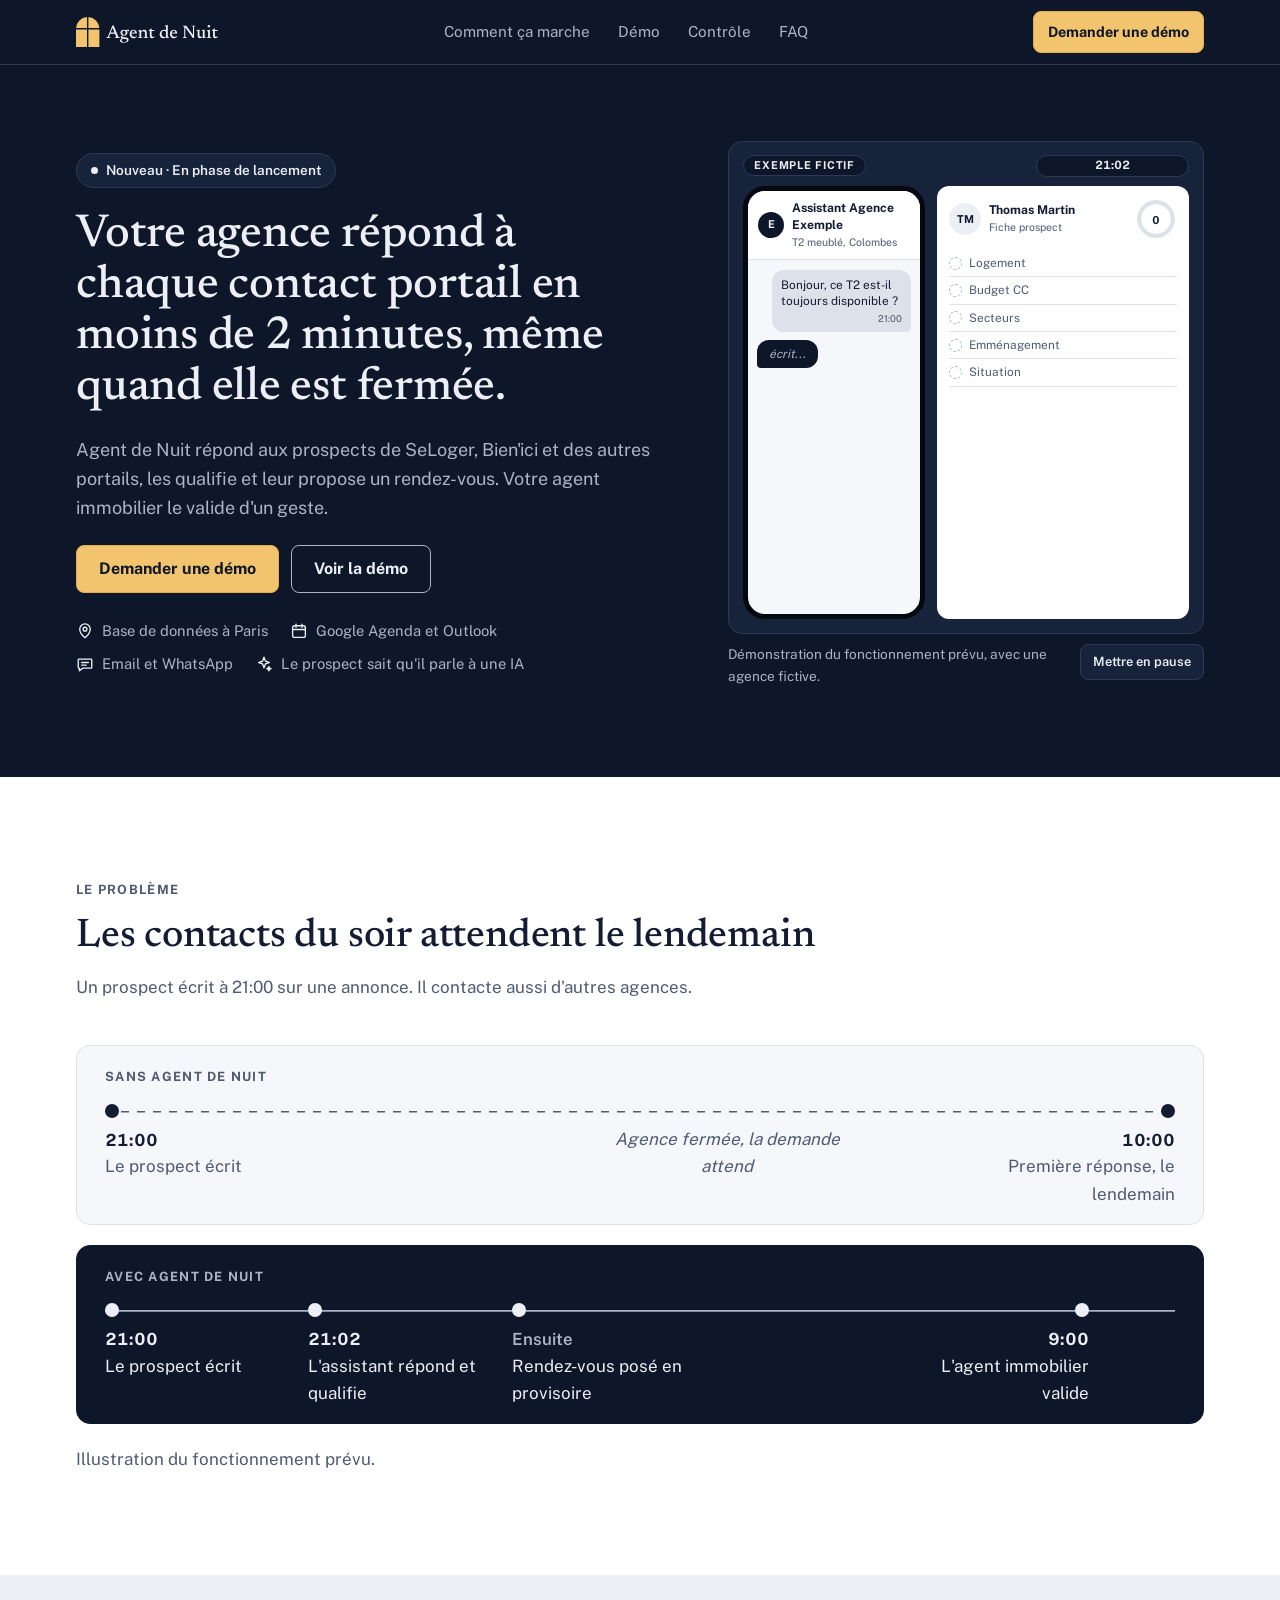
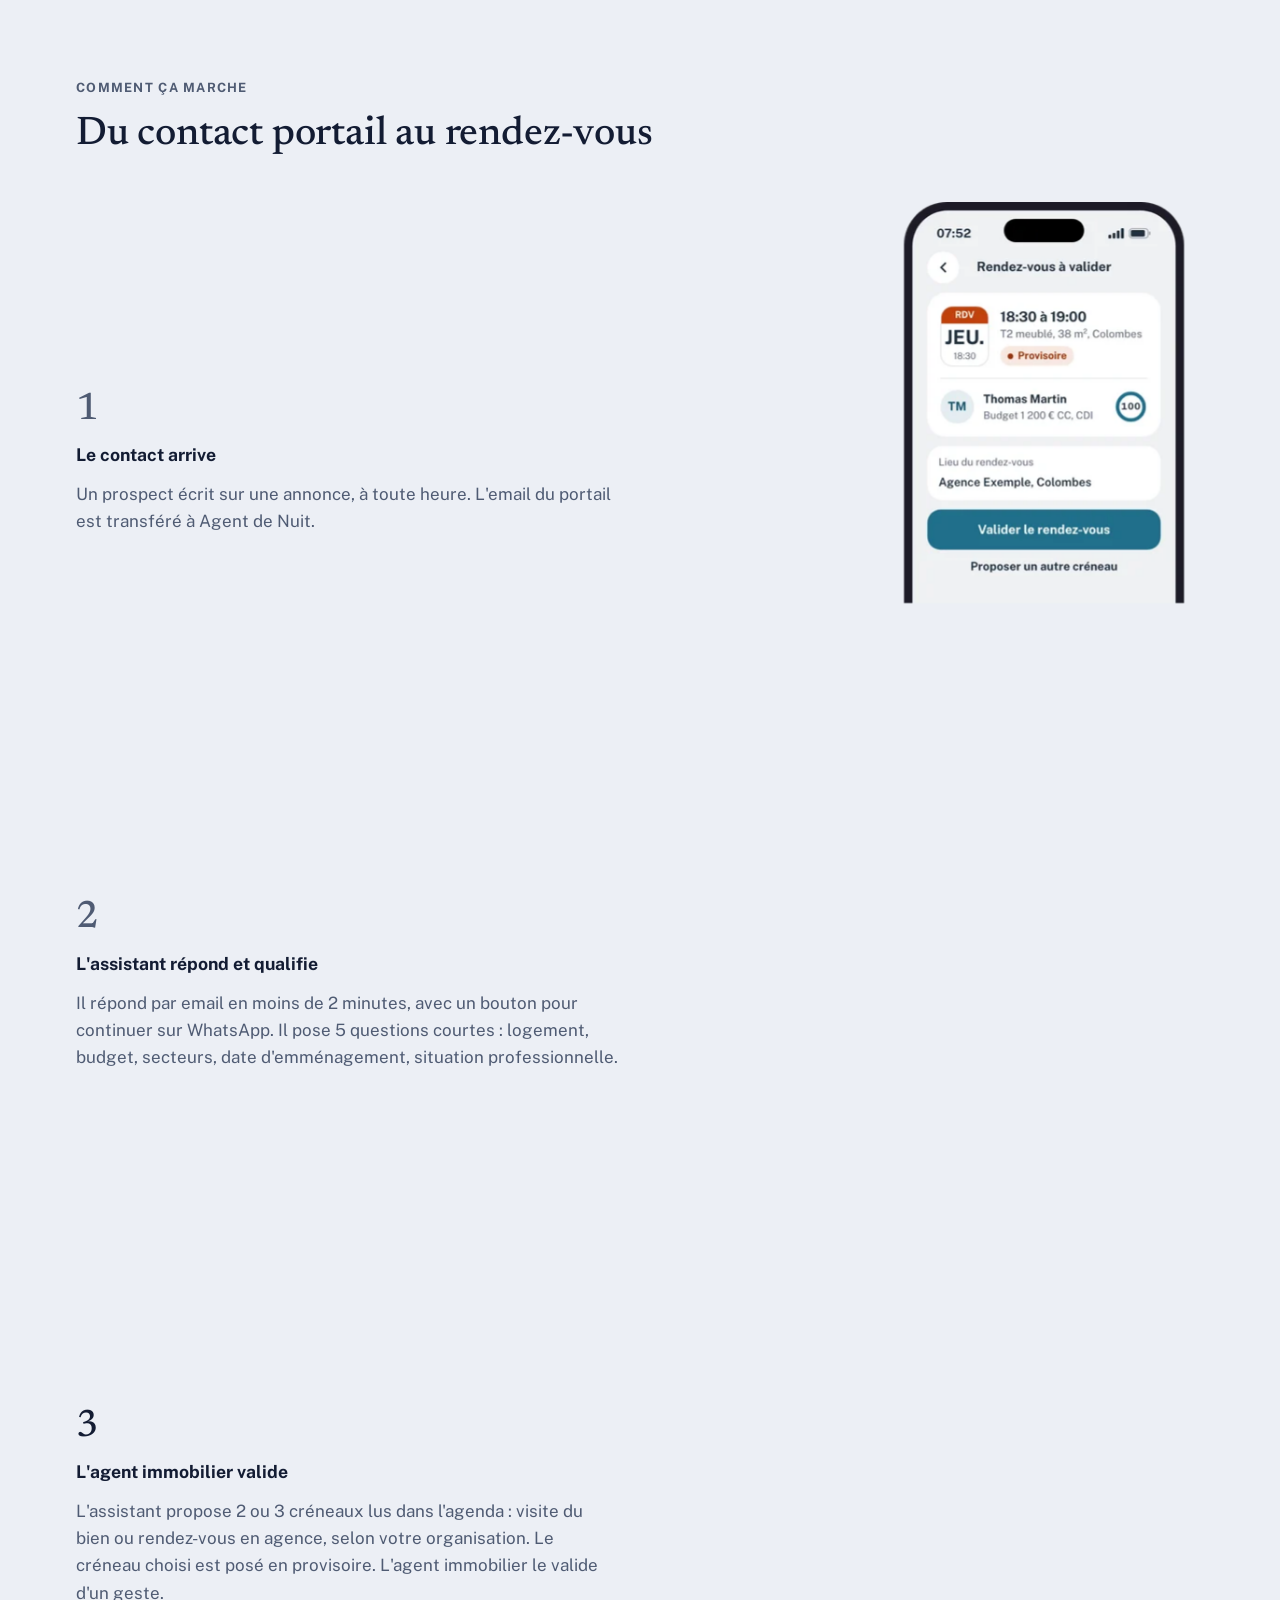
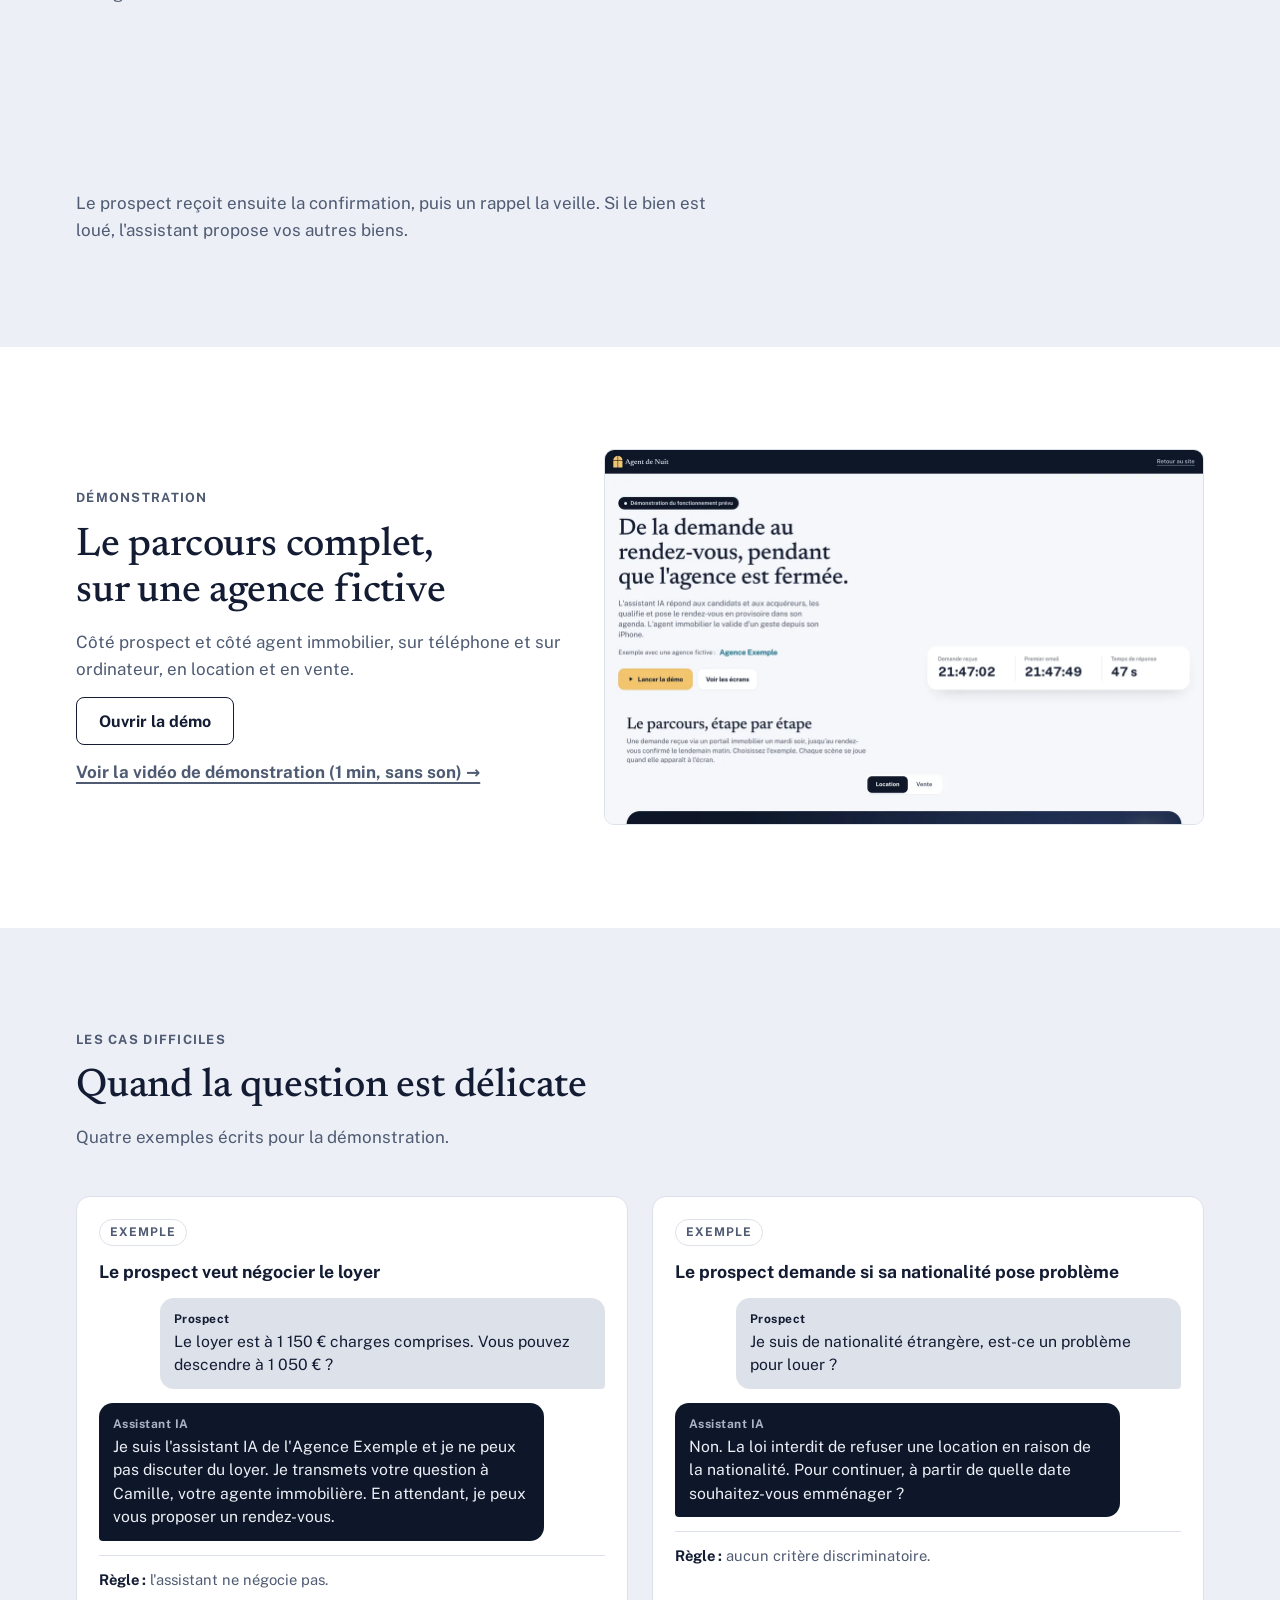
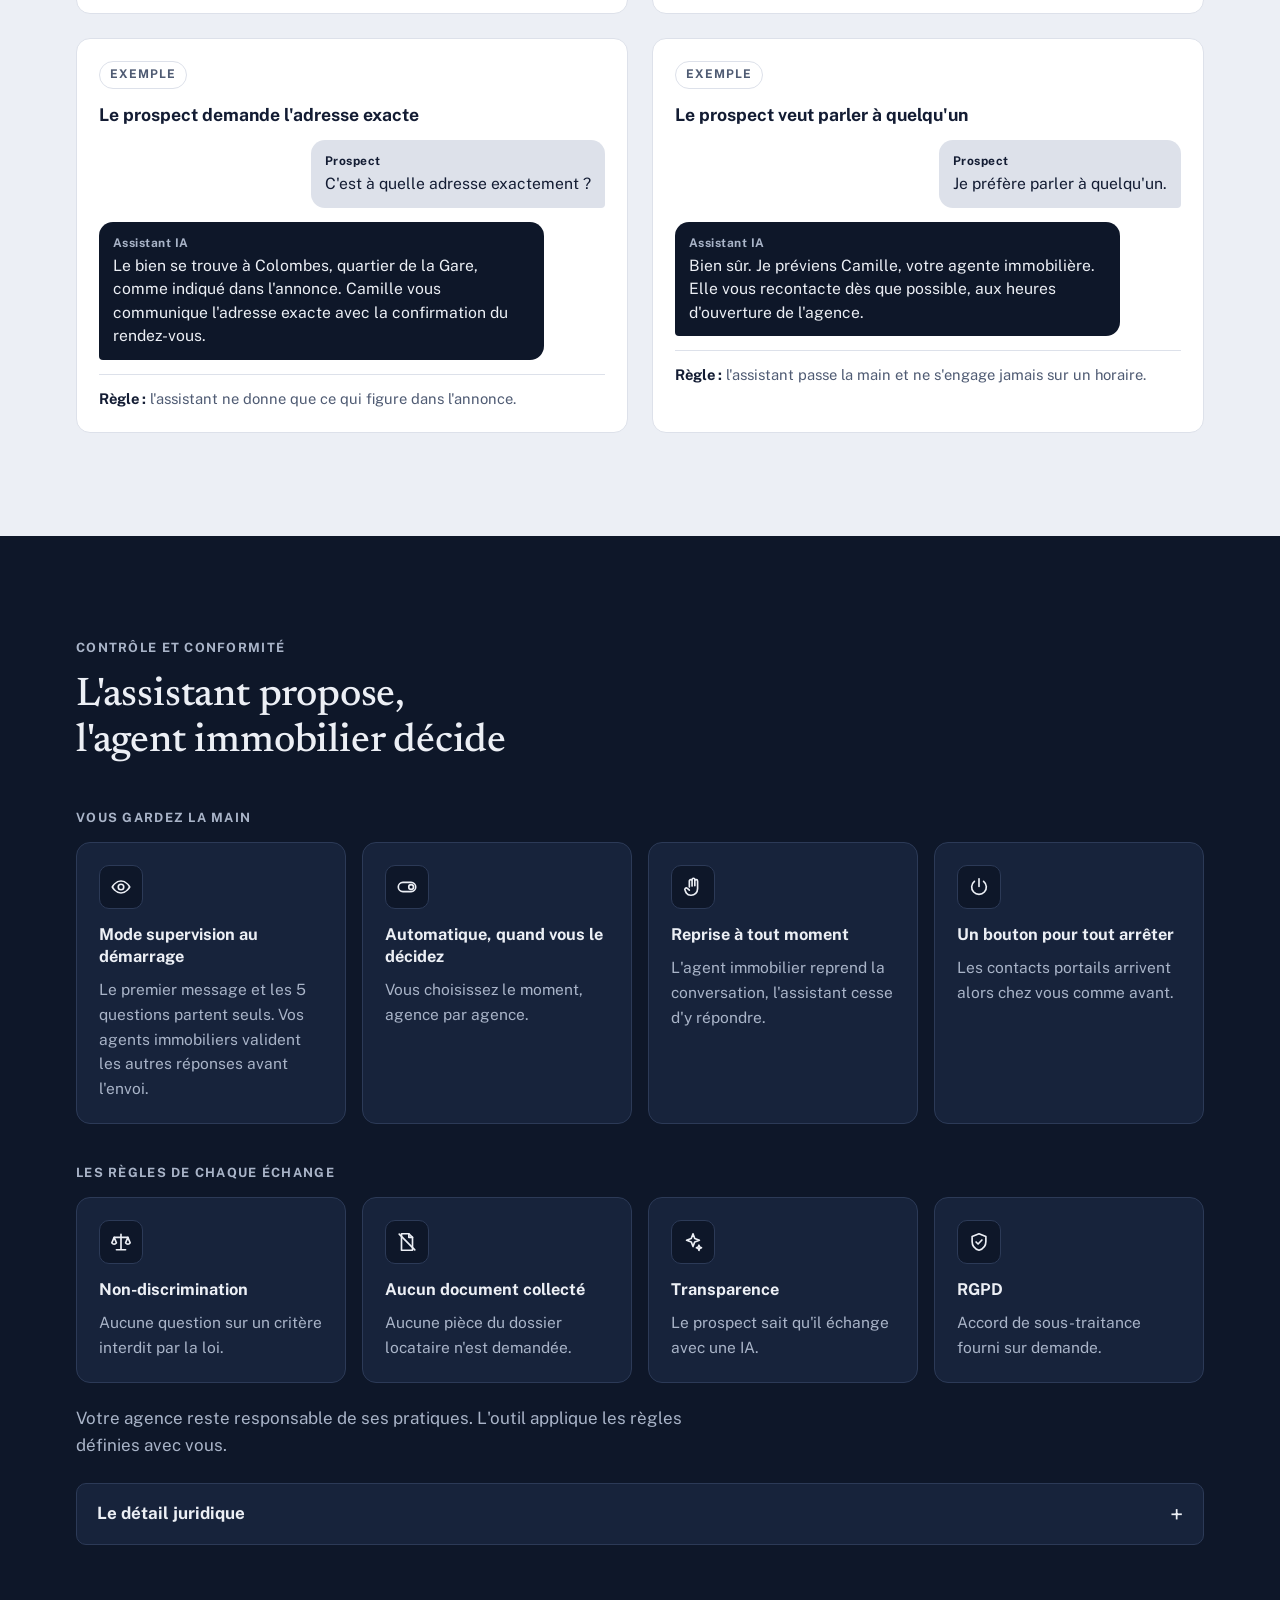
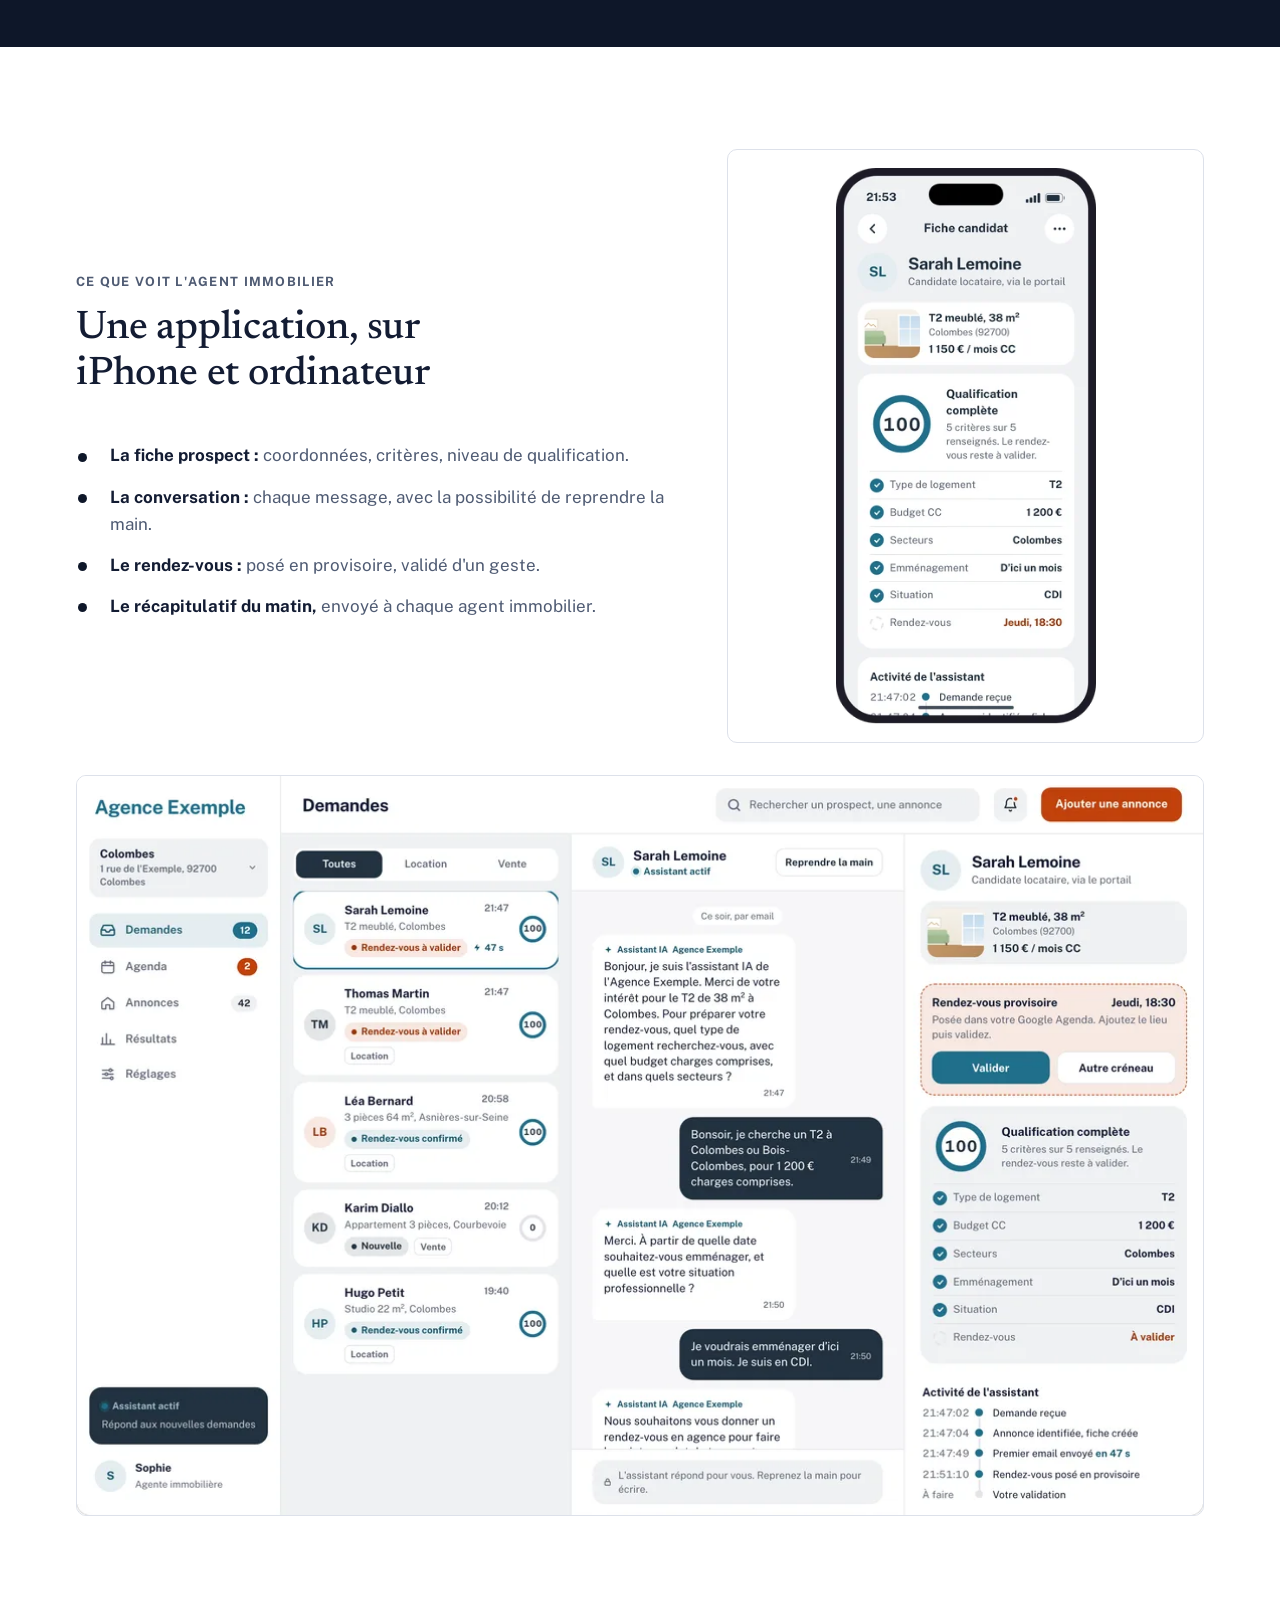
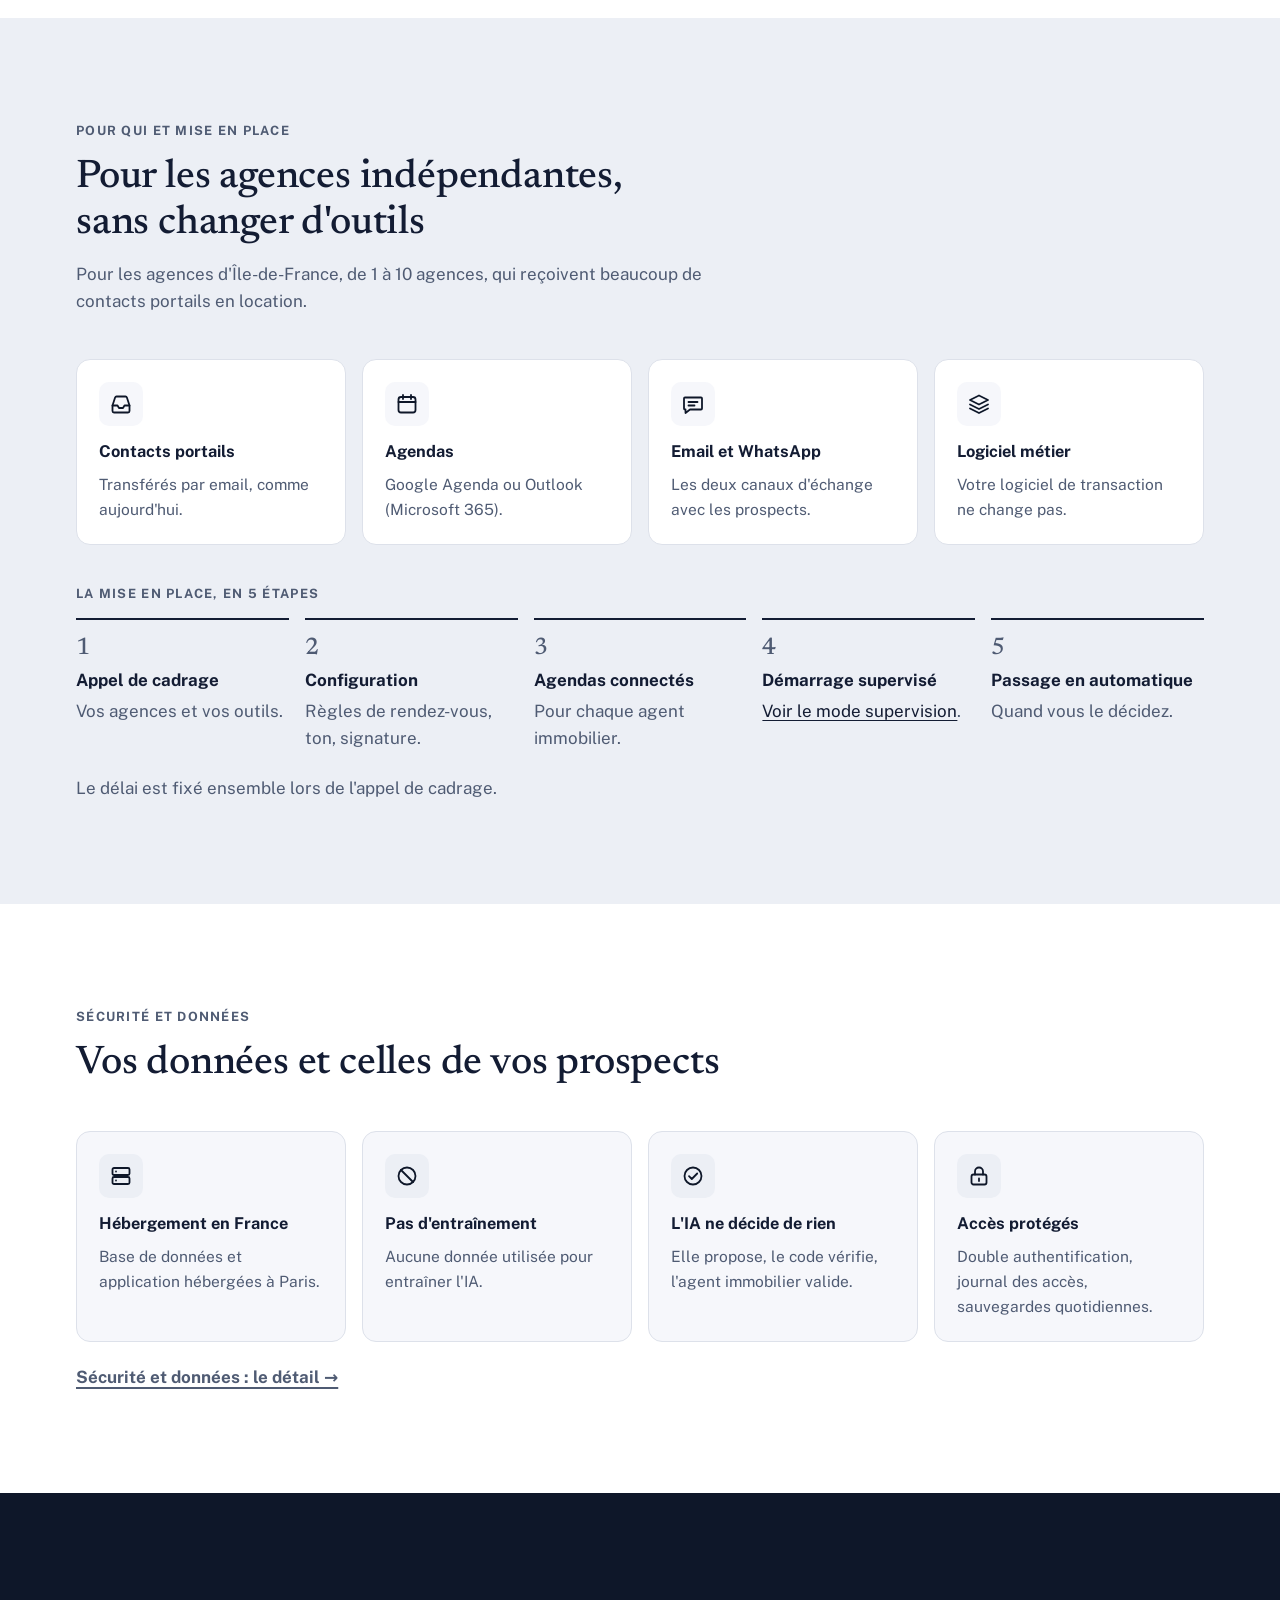
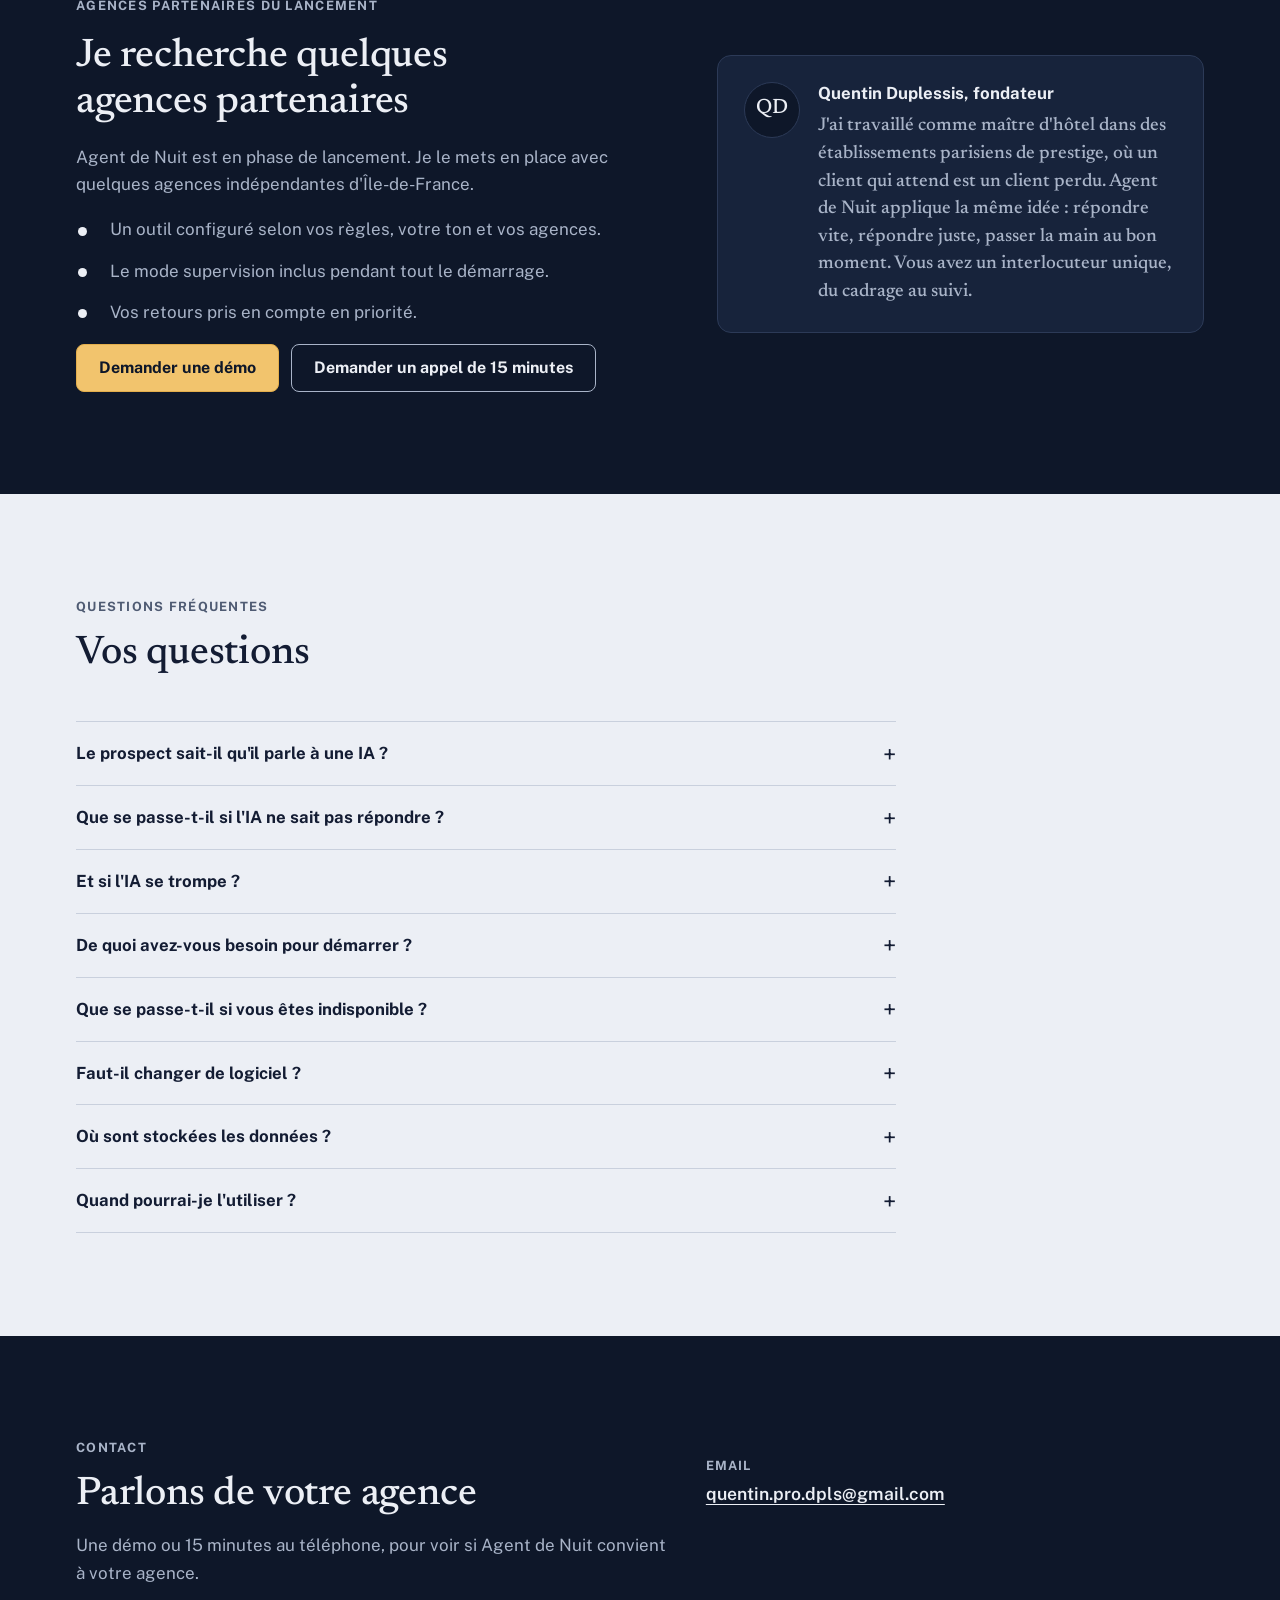
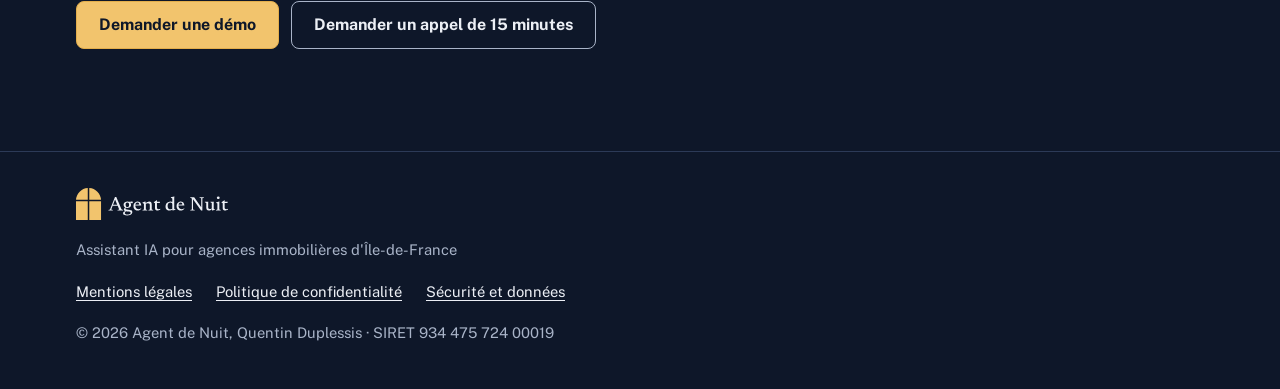
==== commit 84daedf2: "Haut de page : fiche entière à 1280 et 1440 px, fin de boucle « 9:00 · Validé par Camille », message" ====
--- a/index.html
+++ b/index.html
@@ -24,6 +24,8 @@
   <meta name="twitter:card" content="summary_large_image">
   <link rel="preload" href="assets/fonts/newsreader-500.woff2" as="font" type="font/woff2" crossorigin>
   <link rel="preload" href="assets/fonts/public-sans-400.woff2" as="font" type="font/woff2" crossorigin>
+  <link rel="preload" href="assets/fonts/public-sans-600.woff2" as="font" type="font/woff2" crossorigin>
+  <link rel="preload" href="assets/fonts/public-sans-700.woff2" as="font" type="font/woff2" crossorigin>
   <link rel="stylesheet" href="assets/css/site.css">
   <script>
     // Apparition douce des sections : seulement si le navigateur la gère et si l'utilisateur ne limite pas les animations.
@@ -93,11 +95,12 @@
         <figure class="sim-cadre">
           <div class="sim" id="sim" aria-hidden="true">
             <span class="sim-badge">Exemple fictif</span>
+            <span class="sim-heure">Le lendemain, 9:00</span>
             <div class="sim-tel">
               <div class="sim-tel-tete"><span class="sim-av">E</span><div><b>Assistant Agence Exemple</b><small>T2 meublé, Colombes</small></div></div>
               <div class="sim-fil">
                 <div class="sim-m pros on" data-m="1"><p>Bonjour, ce T2 est-il toujours disponible ?</p><time>21:00</time></div>
-                <div class="sim-m ia on" data-m="2"><span class="sim-ecrit">écrit<i>.</i><i>.</i><i>.</i></span><p>Oui. Je suis l'assistant IA de l'Agence Exemple. Quel budget, charges comprises, et dans quels secteurs ?</p><time>21:02</time></div>
+                <div class="sim-m ia on" data-m="2"><span class="sim-ecrit">écrit<i>.</i><i>.</i><i>.</i></span><p>Oui. Je suis l'assistant IA de l'Agence Exemple. Quel budget charges comprises, quels secteurs, pour quand, et quelle est votre situation professionnelle ?</p><time>21:02</time></div>
                 <div class="sim-m pros on" data-m="3"><p>1 200 €, à Colombes. J'emménage d'ici un mois, je suis en CDI.</p><time>21:04</time></div>
               </div>
             </div>
@@ -107,11 +110,11 @@
                 <svg class="sim-jauge" viewBox="0 0 40 40"><circle cx="20" cy="20" r="16"/><circle class="arc" cx="20" cy="20" r="16" pathLength="100" style="stroke-dashoffset:0"/><text x="20" y="24.5" text-anchor="middle">100</text></svg>
               </div>
               <ul class="sim-crit"><li class="on"><i class="coche"></i><span>Logement</span><b>T2</b></li><li class="on"><i class="coche"></i><span>Budget CC</span><b>1 200 €</b></li><li class="on"><i class="coche"></i><span>Secteurs</span><b>Colombes</b></li><li class="on"><i class="coche"></i><span>Emménagement</span><b>D'ici un mois</b></li><li class="on"><i class="coche"></i><span>Situation</span><b>CDI</b></li></ul>
-              <div class="sim-rdv on confirme"><div><small><span class="p">Rendez-vous provisoire</span><span class="c">Rendez-vous confirmé</span></small><b>Jeudi, 18:30</b></div><span class="sim-valider"><span class="p">Valider</span><span class="c">Confirmé</span></span></div>
+              <div class="sim-rdv on confirme"><div><small><span class="p">Rendez-vous provisoire</span><span class="c">9:00 · Validé par Camille</span></small><b>Jeudi, 18:30</b></div><span class="sim-valider"><span class="p">Valider</span><span class="c">Confirmé</span></span></div>
             </div>
           </div>
           <div class="sim-pied">
-            <figcaption class="legende">Démonstration du fonctionnement prévu, avec une agence fictive.<span class="sr-only"> Animation : un prospect écrit à 21:00, l'assistant IA répond à 21:02, la fiche du prospect se remplit critère par critère, un rendez-vous provisoire jeudi à 18:30 est proposé, puis l'agent immobilier le valide.</span></figcaption>
+            <figcaption class="legende">Démonstration du fonctionnement prévu, avec une agence fictive.<span class="sr-only"> Animation : un prospect écrit à 21:00, l'assistant IA répond à 21:02, la fiche du prospect se remplit critère par critère, un rendez-vous provisoire jeudi à 18:30 est proposé, puis le lendemain à 9:00, Camille, l'agente immobilière, le valide.</span></figcaption>
             <button class="sim-pause" type="button" aria-pressed="false" aria-controls="sim">Mettre en pause</button>
           </div>
         </figure>
@@ -124,22 +127,25 @@
             var m = tous(".sim-m"), crit = tous(".sim-crit li"), rdv = sim.querySelector(".sim-rdv");
             var arc = sim.querySelector(".arc"), chiffre = sim.querySelector(".sim-jauge text");
             function score(v) { arc.style.strokeDashoffset = 100 - v; chiffre.textContent = v; }
+            var heure = sim.querySelector(".sim-heure");
+            function h(txt) { heure.textContent = txt; }
             function remise() {
-              sim.classList.add("sans-transition");
+              sim.classList.add("sans-transition"); h("21:00");
               m.forEach(function (e) { e.classList.remove("on", "ecrit"); });
               crit.forEach(function (e) { e.classList.remove("on"); });
               rdv.classList.remove("on", "confirme", "appui"); score(0);
-              void sim.offsetWidth; sim.classList.remove("sans-transition", "fondu");
+              void sim.offsetWidth; sim.classList.remove("sans-transition", "fondu", "matin");
             }
             var plan = [[0, remise],
               [600, function () { m[0].classList.add("on"); }],
-              [1500, function () { m[1].classList.add("on", "ecrit"); }],
+              [1500, function () { m[1].classList.add("on", "ecrit"); h("21:02"); }],
               [2900, function () { m[1].classList.remove("ecrit"); }],
-              [4100, function () { m[2].classList.add("on"); }]];
+              [4100, function () { m[2].classList.add("on"); h("21:04"); }]];
             crit.forEach(function (c, i) { plan.push([5100 + i * 600, function () { c.classList.add("on"); score(14 * (i + 1)); }]); });
             plan.push([8700, function () { rdv.classList.add("on"); score(100); }],
-              [10600, function () { rdv.classList.add("appui"); }],
-              [10900, function () { rdv.classList.remove("appui"); rdv.classList.add("confirme"); }],
+              [10500, function () { h("Le lendemain, 9:00"); sim.classList.add("matin"); }],
+              [11500, function () { rdv.classList.add("appui"); }],
+              [11800, function () { rdv.classList.remove("appui"); rdv.classList.add("confirme"); }],
               [14200, function () { sim.classList.add("fondu"); }]);
             var i = 1, minuterie = null, reste = plan[1][0], debut = 0, pause = false, cache = false;
             function lancer(d) { reste = d; debut = performance.now(); minuterie = setTimeout(etape, d); }
--- a/assets/css/site.css
+++ b/assets/css/site.css
@@ -109,7 +109,6 @@
 .entete.reduit .conteneur { height: 52px; }
 .entete .logo img { transition: height .25s ease; }
 .entete.reduit .logo img { height: 25px; }
-.entete.reduit .bouton.petit { min-height: 38px; padding-block: 7px; }
 @media (prefers-reduced-motion: reduce) { .entete, .entete .conteneur, .entete .logo img { transition: none; } }
 .logo { display: inline-flex; align-items: center; text-decoration: none; flex: none; }
 .logo img { display: block; height: 30px; width: auto; }
@@ -135,8 +134,8 @@
 .reperes li { display: inline-flex; align-items: center; gap: 8px; }
 .reperes .ico { width: 18px; height: 18px; color: var(--lune); }
 /* ---------- Simulation du haut de page ---------- */
-.sim-cadre { margin: 0; display: grid; gap: 10px; min-width: 0; }
-.sim { position: relative; display: grid; grid-template-columns: 1fr 1.08fr; gap: 12px; align-items: stretch;
+.sim-cadre { margin: 0; display: grid; gap: 10px; min-width: 0; container-type: inline-size; }
+.sim { position: relative; display: grid; grid-template-columns: minmax(0, .84fr) minmax(0, 1.16fr); gap: 12px; align-items: stretch;
   padding: 44px 14px 14px; background: var(--nuit-2); border: 1px solid var(--nuit-ligne); border-radius: 14px;
   color: var(--encre); font-size: .74rem; line-height: 1.38; user-select: none; }
 .sim-badge { position: absolute; top: 13px; left: 14px; font-size: .68rem; font-weight: 700; letter-spacing: .08em; text-transform: uppercase;
@@ -161,7 +160,7 @@
 .sim-m.ia.ecrit { background: transparent; }
 .sim-m.ia.ecrit p, .sim-m.ia.ecrit time { visibility: hidden; }
 .sim-m.ia.ecrit .sim-ecrit { display: block; }
-.sim-fiche { background: var(--blanc); border-radius: 12px; padding: 12px; display: grid; grid-template-rows: auto auto 1fr; gap: 10px; min-width: 0; }
+.sim-fiche { background: var(--blanc); border-radius: 12px; padding: 12px; display: grid; grid-template-columns: minmax(0, 1fr); grid-template-rows: auto auto 1fr; gap: 10px; min-width: 0; }
 .sim-fiche-tete { display: flex; align-items: center; gap: 8px; }
 .sim-fiche-tete > div { flex: 1; min-width: 0; }
 .sim-jauge { width: 42px; height: 42px; flex: none; }
@@ -170,17 +169,18 @@
 .sim-jauge text { font: 700 10.5px var(--sans); fill: var(--encre); font-variant-numeric: tabular-nums; }
 .sim-crit { list-style: none; margin: 0; padding: 0; }
 .sim-crit li { display: grid; grid-template-columns: 13px 1fr auto; gap: 7px; align-items: center; padding: 5px 0; border-bottom: 1px solid var(--ligne); }
-.sim-crit span { color: var(--ardoise); }
+.sim-crit span { color: var(--ardoise); min-width: 0; overflow: hidden; text-overflow: ellipsis; white-space: nowrap; }
 .sim-crit b { opacity: 0; transition: opacity .3s ease; white-space: nowrap; }
 .sim-crit li.on b { opacity: 1; }
 .coche { position: relative; width: 13px; height: 13px; border-radius: 50%; border: 1.5px dashed var(--brume); transition: background-color .3s ease, border-color .3s ease; }
 .sim-crit li.on .coche { background: var(--nuit); border: 1.5px solid var(--nuit); }
 .sim-crit li.on .coche::after { content: ""; position: absolute; left: 3.5px; top: 1.5px; width: 3px; height: 6px; border: solid var(--blanc); border-width: 0 1.6px 1.6px 0; transform: rotate(45deg); }
-.sim-rdv { align-self: end; display: flex; justify-content: space-between; align-items: center; gap: 8px; padding: 9px 10px; border-radius: 10px;
+.sim-rdv { align-self: end; display: grid; grid-template-columns: minmax(0, 1fr) auto; align-items: center; column-gap: 8px; row-gap: 3px; padding: 9px 10px; border-radius: 10px;
   border: 1.5px dashed #E39A6B; background: #FDF1E8; opacity: 0; transform: translateY(6px);
   transition: opacity .4s ease, transform .4s ease, background-color .3s ease, border-color .3s ease; }
 .sim-rdv.on { opacity: 1; transform: none; }
-.sim-rdv small { display: block; font-weight: 700; color: #9A3D12; white-space: nowrap; }
+.sim-rdv > div { display: contents; }
+.sim-rdv small { grid-column: 1 / -1; display: block; font-weight: 700; color: #9A3D12; white-space: nowrap; overflow: hidden; text-overflow: ellipsis; }
 .sim-rdv b { font-size: .82rem; }
 .sim-rdv .c { display: none; }
 .sim-rdv.confirme { border-style: solid; border-color: #9BD3AE; background: #E8F5EC; }
@@ -198,8 +198,14 @@
 .sim-pied .legende { font-size: .85rem; color: var(--brume); }
 .sim-pause { flex: none; min-height: 36px; padding: 6px 12px; border-radius: 8px; border: 1px solid var(--nuit-ligne); background: var(--nuit-2); color: var(--lune); font: 600 .8rem/1 var(--sans); cursor: pointer; }
 .sim-pause:hover { background: var(--nuit); }
+@container (max-width: 460px) {
+  .sim { grid-template-columns: minmax(0, 1fr); padding-top: 42px; }
+}
+.sim-heure { position: absolute; top: 13px; right: 14px; width: 9.6rem; text-align: center; white-space: nowrap; font-size: .72rem; font-weight: 700; font-variant-numeric: tabular-nums;
+  color: var(--lune); border: 1px solid var(--nuit-ligne); background: var(--nuit); border-radius: 999px; padding: 2px 10px; transition: background-color .4s ease, color .4s ease; }
+.sim.matin .sim-heure { background: var(--lune); color: var(--nuit); }
 @media (max-width: 520px) {
-  .sim { grid-template-columns: 1fr; padding-top: 42px; }
+  .sim-pied { flex-direction: column; align-items: flex-start; gap: 10px; }
 }
 
 /* ---------- Le problème : frise ---------- */
